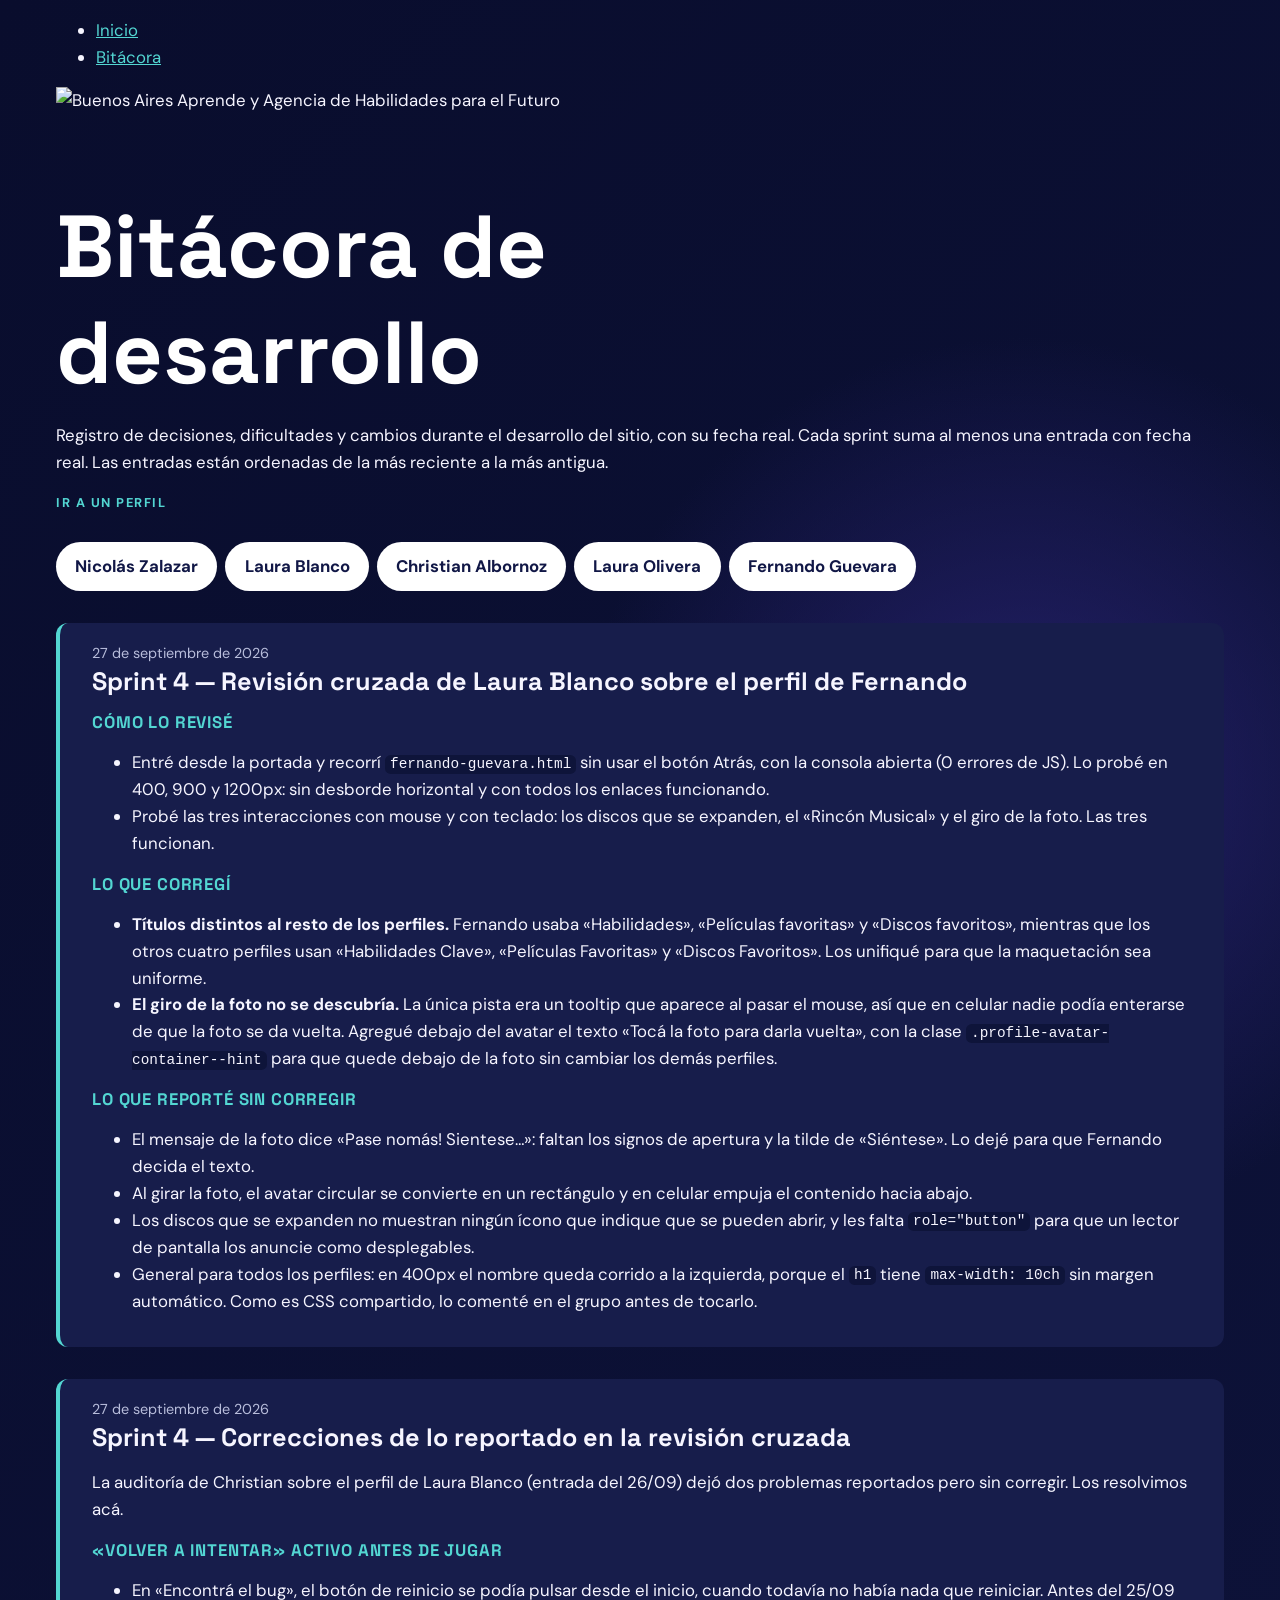
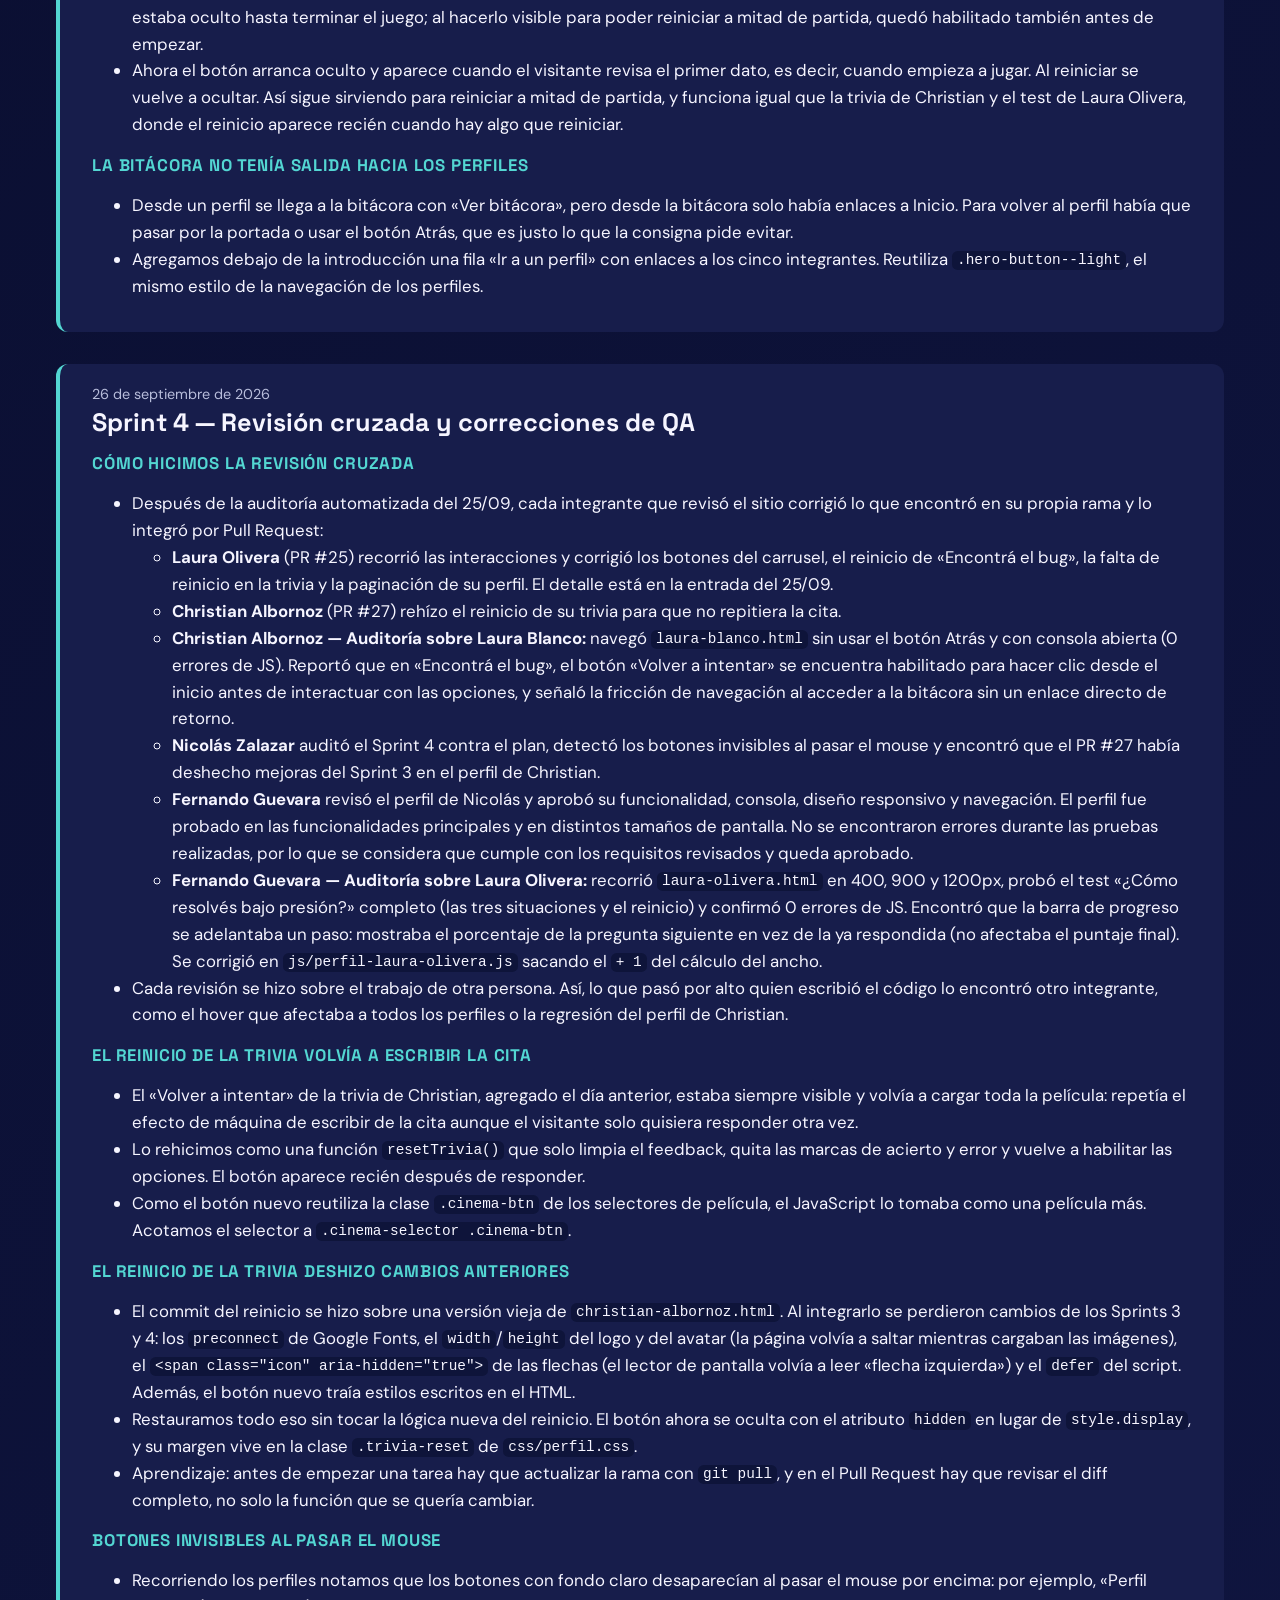
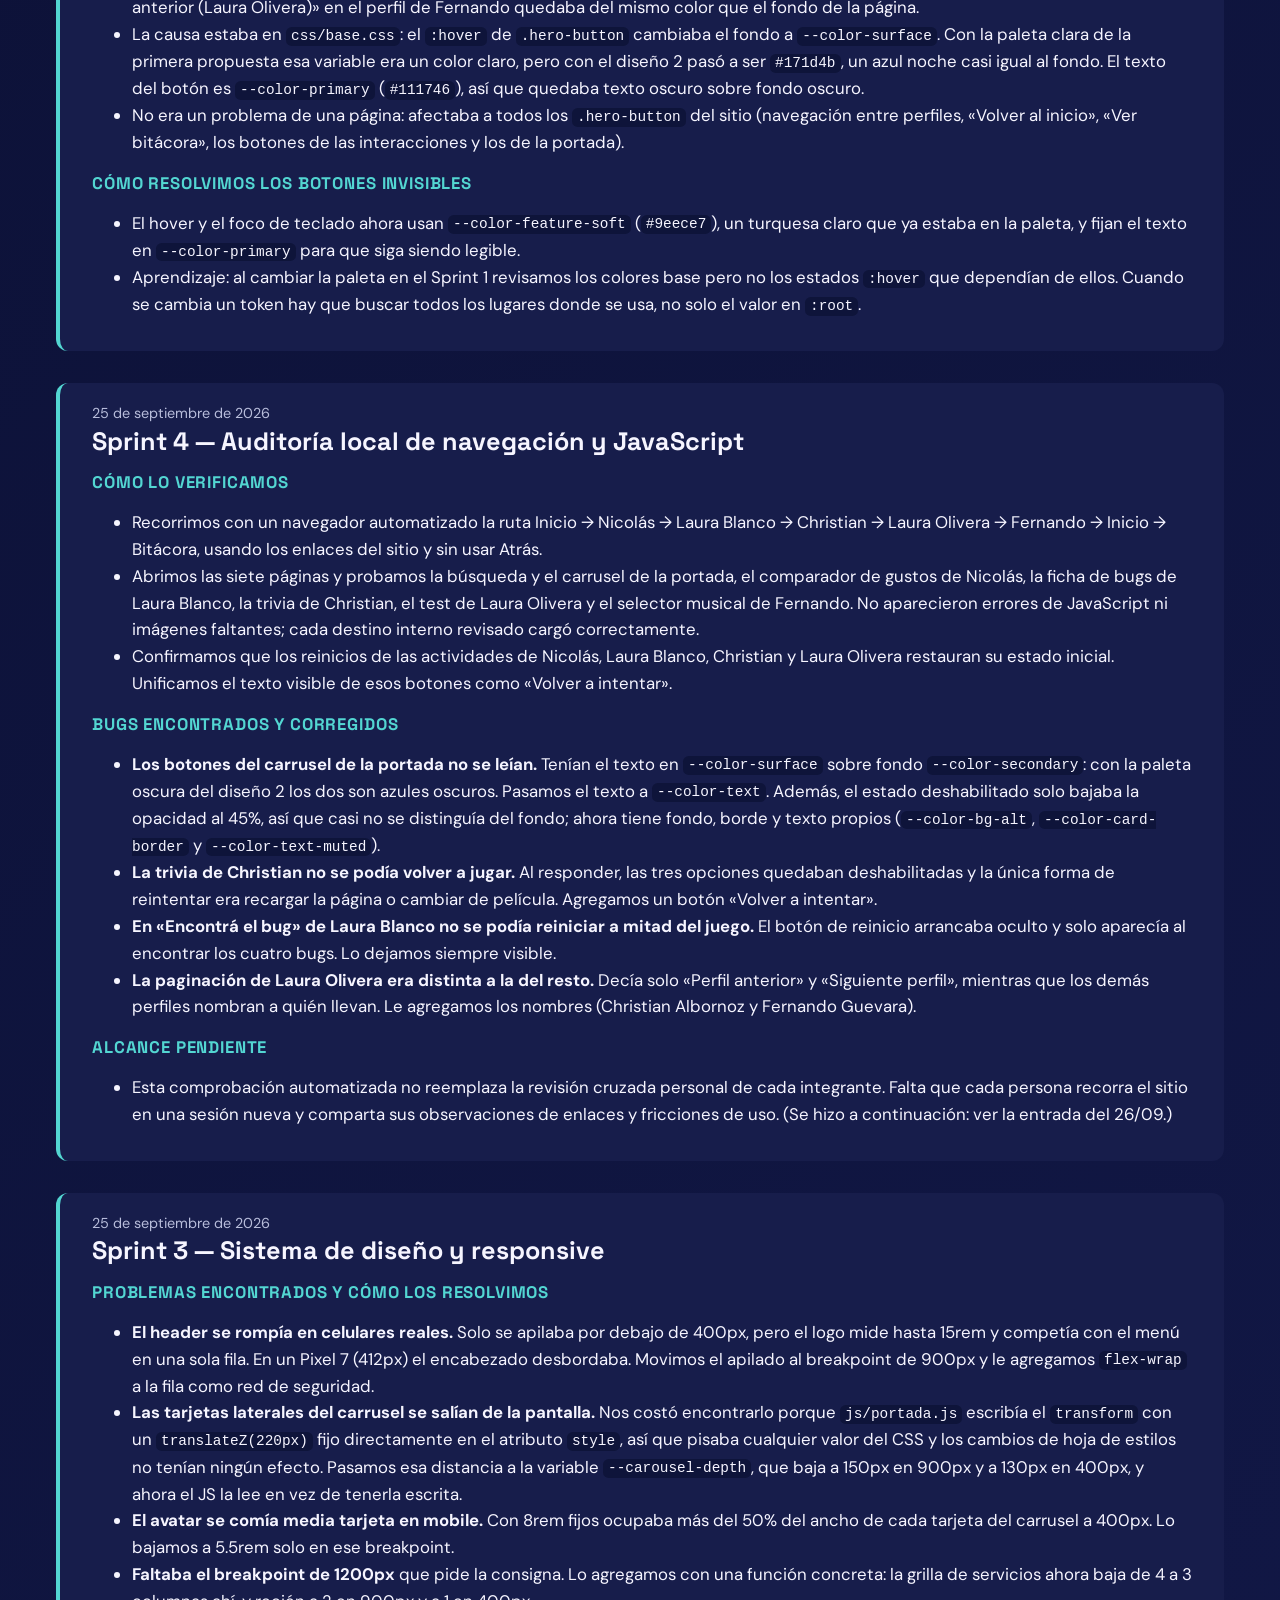
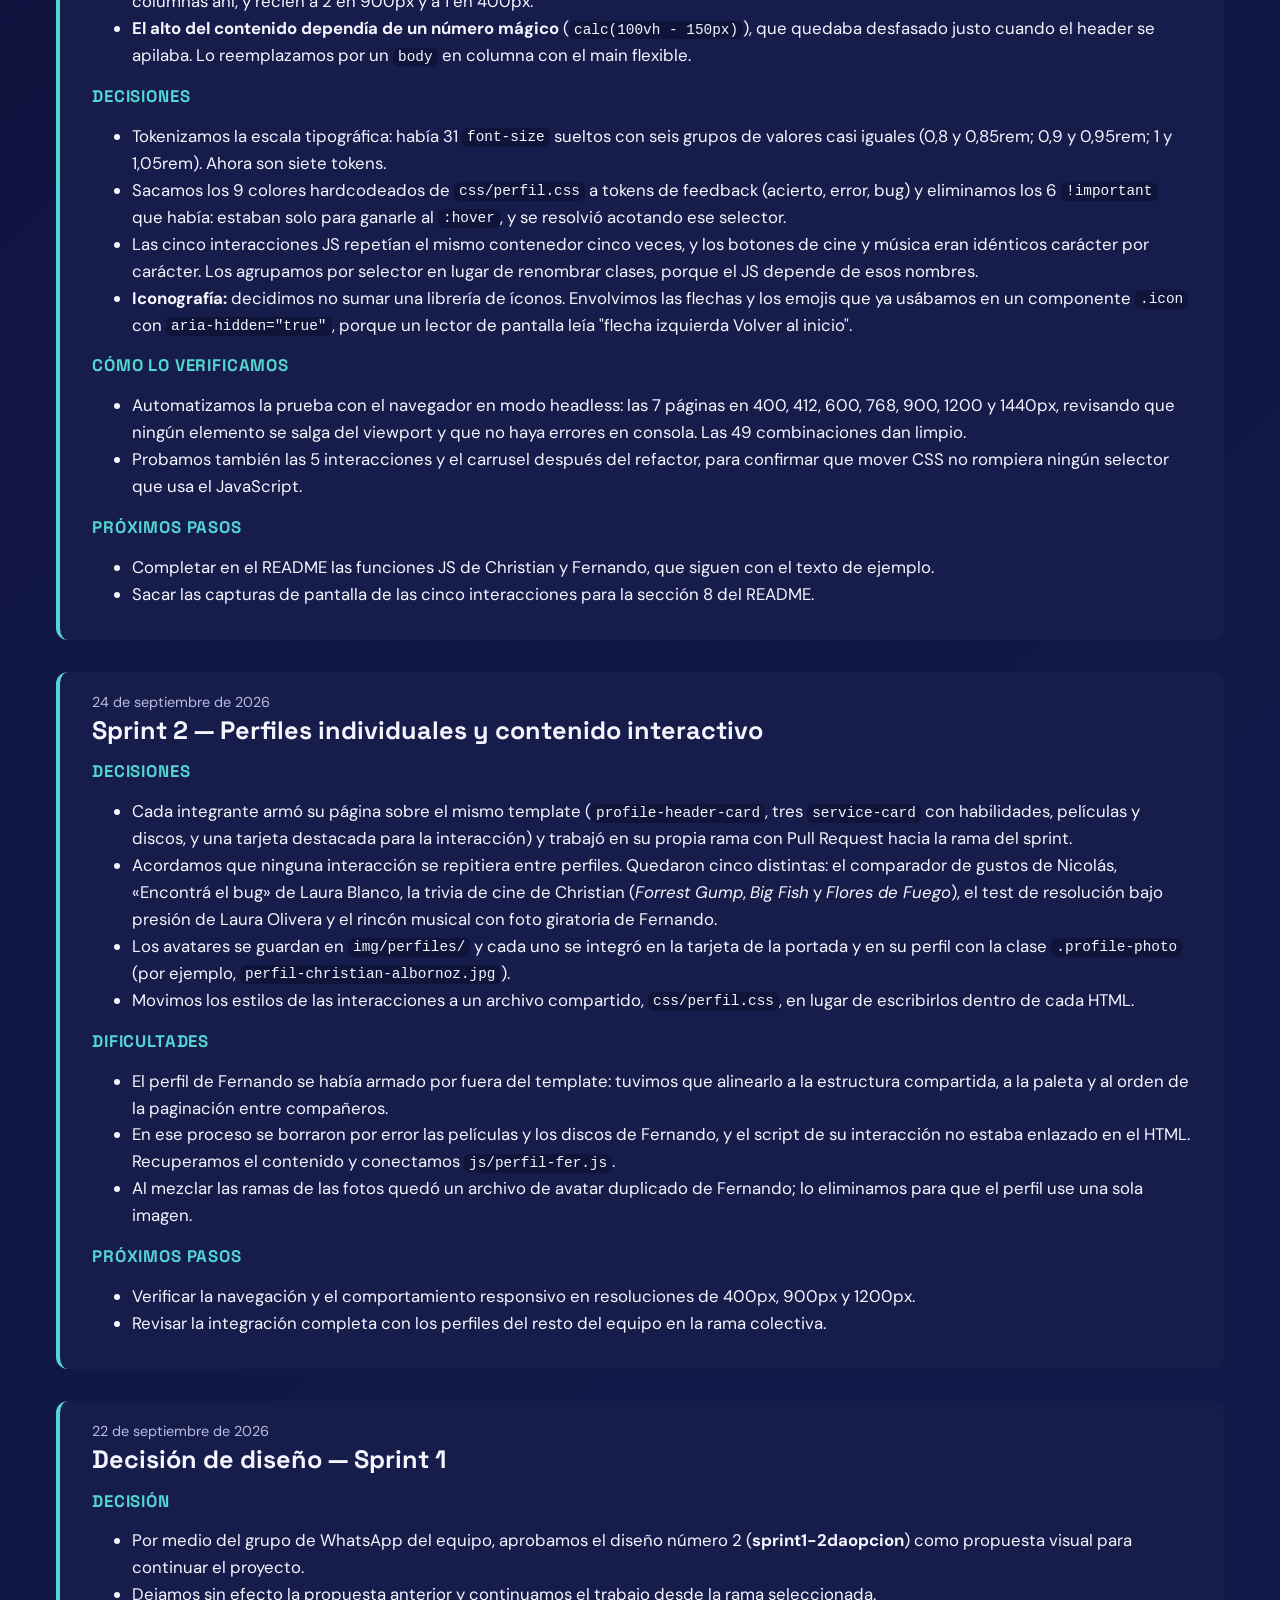
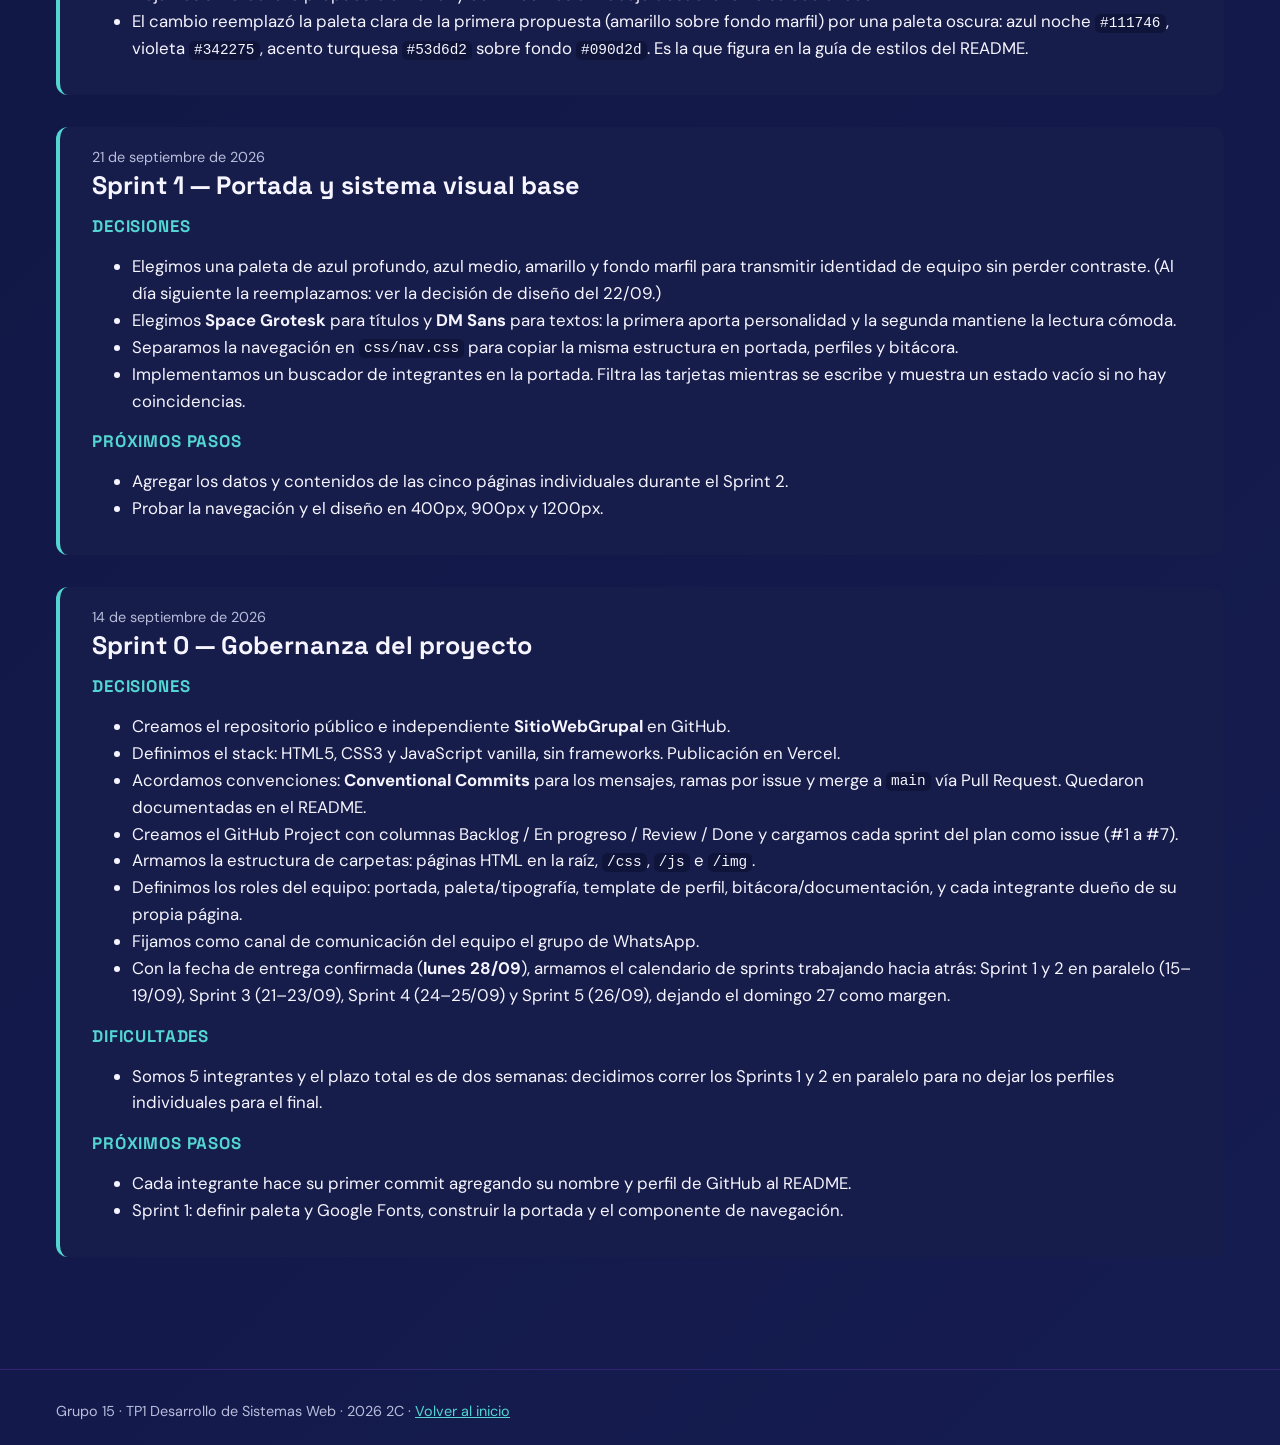
==== bitacora.html @ d912860e "docs: registrar revisión cruzada de laura blanco sobre el perfil de fernando" ====
<!DOCTYPE html>
<html lang="es">

<head>
  <meta charset="UTF-8">
  <meta name="viewport" content="width=device-width, initial-scale=1.0">
  <title>Bitácora de desarrollo — Grupo 15</title>
  <link rel="preconnect" href="https://fonts.googleapis.com">
  <link rel="preconnect" href="https://fonts.gstatic.com" crossorigin>
  <link
    href="https://fonts.googleapis.com/css2?family=DM+Sans:wght@400;500;700&family=Space+Grotesk:wght@500;600;700&display=swap"
    rel="stylesheet">
  <link rel="stylesheet" href="css/base.css">
  <link rel="stylesheet" href="css/nav.css">
</head>

<body>

  <a class="skip-link" href="#contenido-principal">Saltar al contenido principal</a>

  <header class="site-header">
    <div class="container">
      <nav class="site-nav" aria-label="Navegación principal">
        <ul>
          <li><a href="index.html">Inicio</a></li>
          <li><a href="bitacora.html" aria-current="page">Bitácora</a></li>
        </ul>
      </nav>
      <img class="site-logo" width="597" height="111" src="img/logo-agencia.png.jpg"
        alt="Buenos Aires Aprende y Agencia de Habilidades para el Futuro">
    </div>
  </header>

  <main class="site-main" id="contenido-principal">
    <div class="container">
      <h1>Bitácora de desarrollo</h1>
      <p>
        Registro de decisiones, dificultades y cambios durante el desarrollo del sitio, con su fecha real.
        Cada sprint suma al menos una entrada con fecha real. Las entradas están ordenadas de la más reciente
        a la más antigua.
      </p>

      <!-- Sin esto, desde la bitácora solo se podía volver a un perfil pasando por Inicio -->
      <nav class="bitacora-nav" aria-label="Perfiles del equipo">
        <p class="eyebrow">Ir a un perfil</p>
        <ul>
          <li><a href="nicolas-zalazar.html" class="hero-button hero-button--light">Nicolás Zalazar</a></li>
          <li><a href="laura-blanco.html" class="hero-button hero-button--light">Laura Blanco</a></li>
          <li><a href="christian-albornoz.html" class="hero-button hero-button--light">Christian Albornoz</a></li>
          <li><a href="laura-olivera.html" class="hero-button hero-button--light">Laura Olivera</a></li>
          <li><a href="fernando-guevara.html" class="hero-button hero-button--light">Fernando Guevara</a></li>
        </ul>
      </nav>

      <!-- Las entradas conservan su fecha; las decisiones de diseño se registran por separado. -->

      <article class="bitacora-entry">
        <time datetime="2026-09-27">27 de septiembre de 2026</time>
        <h2>Sprint 4 — Revisión cruzada de Laura Blanco sobre el perfil de Fernando</h2>

        <h3>Cómo lo revisé</h3>
        <ul>
          <li>
            Entré desde la portada y recorrí <code>fernando-guevara.html</code> sin usar el botón Atrás, con la
            consola abierta (0 errores de JS). Lo probé en 400, 900 y 1200px: sin desborde horizontal y con
            todos los enlaces funcionando.
          </li>
          <li>
            Probé las tres interacciones con mouse y con teclado: los discos que se expanden, el «Rincón Musical»
            y el giro de la foto. Las tres funcionan.
          </li>
        </ul>

        <h3>Lo que corregí</h3>
        <ul>
          <li>
            <strong>Títulos distintos al resto de los perfiles.</strong> Fernando usaba «Habilidades»,
            «Películas favoritas» y «Discos favoritos», mientras que los otros cuatro perfiles usan
            «Habilidades Clave», «Películas Favoritas» y «Discos Favoritos». Los unifiqué para que la maquetación
            sea uniforme.
          </li>
          <li>
            <strong>El giro de la foto no se descubría.</strong> La única pista era un tooltip que aparece al
            pasar el mouse, así que en celular nadie podía enterarse de que la foto se da vuelta. Agregué debajo
            del avatar el texto «Tocá la foto para darla vuelta», con la clase
            <code>.profile-avatar-container--hint</code> para que quede debajo de la foto sin cambiar los demás
            perfiles.
          </li>
        </ul>

        <h3>Lo que reporté sin corregir</h3>
        <ul>
          <li>
            El mensaje de la foto dice «Pase nomás! Sientese…»: faltan los signos de apertura y la tilde de
            «Siéntese». Lo dejé para que Fernando decida el texto.
          </li>
          <li>
            Al girar la foto, el avatar circular se convierte en un rectángulo y en celular empuja el contenido
            hacia abajo.
          </li>
          <li>
            Los discos que se expanden no muestran ningún ícono que indique que se pueden abrir, y les falta
            <code>role="button"</code> para que un lector de pantalla los anuncie como desplegables.
          </li>
          <li>
            General para todos los perfiles: en 400px el nombre queda corrido a la izquierda, porque el
            <code>h1</code> tiene <code>max-width: 10ch</code> sin margen automático. Como es CSS compartido,
            lo comenté en el grupo antes de tocarlo.
          </li>
        </ul>
      </article>

      <article class="bitacora-entry">
        <time datetime="2026-09-27">27 de septiembre de 2026</time>
        <h2>Sprint 4 — Correcciones de lo reportado en la revisión cruzada</h2>

        <p>
          La auditoría de Christian sobre el perfil de Laura Blanco (entrada del 26/09) dejó dos problemas
          reportados pero sin corregir. Los resolvimos acá.
        </p>

        <h3>«Volver a intentar» activo antes de jugar</h3>
        <ul>
          <li>
            En «Encontrá el bug», el botón de reinicio se podía pulsar desde el inicio, cuando todavía no había
            nada que reiniciar. Antes del 25/09 estaba oculto hasta terminar el juego; al hacerlo visible para
            poder reiniciar a mitad de partida, quedó habilitado también antes de empezar.
          </li>
          <li>
            Ahora el botón arranca oculto y aparece cuando el visitante revisa el primer dato, es decir, cuando
            empieza a jugar. Al reiniciar se vuelve a ocultar. Así sigue sirviendo para reiniciar a mitad de
            partida, y funciona igual que la trivia de Christian y el test de Laura Olivera, donde el reinicio
            aparece recién cuando hay algo que reiniciar.
          </li>
        </ul>

        <h3>La bitácora no tenía salida hacia los perfiles</h3>
        <ul>
          <li>
            Desde un perfil se llega a la bitácora con «Ver bitácora», pero desde la bitácora solo había
            enlaces a Inicio. Para volver al perfil había que pasar por la portada o usar el botón Atrás, que es
            justo lo que la consigna pide evitar.
          </li>
          <li>
            Agregamos debajo de la introducción una fila «Ir a un perfil» con enlaces a los cinco integrantes.
            Reutiliza <code>.hero-button--light</code>, el mismo estilo de la navegación de los perfiles.
          </li>
        </ul>
      </article>

      <article class="bitacora-entry">
        <time datetime="2026-09-26">26 de septiembre de 2026</time>
        <h2>Sprint 4 — Revisión cruzada y correcciones de QA</h2>

        <h3>Cómo hicimos la revisión cruzada</h3>
        <ul>
          <li>
            Después de la auditoría automatizada del 25/09, cada integrante que revisó el sitio corrigió lo que
            encontró en su propia rama y lo integró por Pull Request:
            <ul>
              <li>
                <strong>Laura Olivera</strong> (PR #25) recorrió las interacciones y corrigió los botones del
                carrusel, el reinicio de «Encontrá el bug», la falta de reinicio en la trivia y la paginación de
                su perfil. El detalle está en la entrada del 25/09.
              </li>
              <li>
                <strong>Christian Albornoz</strong> (PR #27) rehízo el reinicio de su trivia para que no repitiera
                la cita.
              </li>
              <li>
                <strong>Christian Albornoz — Auditoría sobre Laura Blanco:</strong> navegó <code>laura-blanco.html</code> sin usar el botón Atrás y con consola abierta (0 errores de JS). Reportó que en «Encontrá el bug», el botón «Volver a intentar» se encuentra habilitado para hacer clic desde el inicio antes de interactuar con las opciones, y señaló la fricción de navegación al acceder a la bitácora sin un enlace directo de retorno.
              </li>
              <li>
                <strong>Nicolás Zalazar</strong> auditó el Sprint 4 contra el plan, detectó los botones invisibles
                al pasar el mouse y encontró que el PR #27 había deshecho mejoras del Sprint 3 en el perfil de
                Christian.
              </li>
              <li>
                <strong>Fernando Guevara</strong> revisó el perfil de Nicolás y aprobó su funcionalidad, consola, diseño responsivo y navegación.
                El perfil fue probado en las funcionalidades principales y en distintos tamaños de pantalla. No se encontraron errores durante las pruebas realizadas, por lo que se considera que cumple con los requisitos revisados y queda aprobado.
              </li>
              <li>
              <strong>Fernando Guevara — Auditoría sobre Laura Olivera:</strong> recorrió <code>laura-olivera.html</code>
              en 400, 900 y 1200px, probó el test «¿Cómo resolvés bajo presión?» completo (las tres situaciones y el
              reinicio) y confirmó 0 errores de JS. Encontró que la barra de progreso se adelantaba un paso: mostraba
              el porcentaje de la pregunta siguiente en vez de la ya respondida (no afectaba el puntaje final). Se
              corrigió en <code>js/perfil-laura-olivera.js</code> sacando el <code>+ 1</code> del cálculo del ancho.
            </li>
          </ul>
          </li>
          <li>
            Cada revisión se hizo sobre el trabajo de otra persona. Así, lo que pasó por alto quien escribió el
            código lo encontró otro integrante, como el hover que afectaba a todos los perfiles o la regresión del
            perfil de Christian.
          </li>
        </ul>

        <h3>El reinicio de la trivia volvía a escribir la cita</h3>
        <ul>
          <li>
            El «Volver a intentar» de la trivia de Christian, agregado el día anterior, estaba siempre visible
            y volvía a cargar toda la película: repetía el efecto de máquina de escribir de la cita aunque el
            visitante solo quisiera responder otra vez.
          </li>
          <li>
            Lo rehicimos como una función <code>resetTrivia()</code> que solo limpia el feedback, quita las
            marcas de acierto y error y vuelve a habilitar las opciones. El botón aparece recién después de
            responder.
          </li>
          <li>
            Como el botón nuevo reutiliza la clase <code>.cinema-btn</code> de los selectores de película, el
            JavaScript lo tomaba como una película más. Acotamos el selector a
            <code>.cinema-selector .cinema-btn</code>.
          </li>
        </ul>

        <h3>El reinicio de la trivia deshizo cambios anteriores</h3>
        <ul>
          <li>
            El commit del reinicio se hizo sobre una versión vieja de <code>christian-albornoz.html</code>. Al
            integrarlo se perdieron cambios de los Sprints 3 y 4: los <code>preconnect</code> de Google Fonts,
            el <code>width</code>/<code>height</code> del logo y del avatar (la página volvía a saltar mientras
            cargaban las imágenes), el <code>&lt;span class="icon" aria-hidden="true"&gt;</code> de las flechas
            (el lector de pantalla volvía a leer «flecha izquierda») y el <code>defer</code> del script. Además,
            el botón nuevo traía estilos escritos en el HTML.
          </li>
          <li>
            Restauramos todo eso sin tocar la lógica nueva del reinicio. El botón ahora se oculta con el
            atributo <code>hidden</code> en lugar de <code>style.display</code>, y su margen vive en la clase
            <code>.trivia-reset</code> de <code>css/perfil.css</code>.
          </li>
          <li>
            Aprendizaje: antes de empezar una tarea hay que actualizar la rama con <code>git pull</code>, y en
            el Pull Request hay que revisar el diff completo, no solo la función que se quería cambiar.
          </li>
        </ul>

        <h3>Botones invisibles al pasar el mouse</h3>
        <ul>
          <li>
            Recorriendo los perfiles notamos que los botones con fondo claro desaparecían al pasar el mouse
            por encima: por ejemplo, «Perfil anterior (Laura Olivera)» en el perfil de Fernando quedaba del
            mismo color que el fondo de la página.
          </li>
          <li>
            La causa estaba en <code>css/base.css</code>: el <code>:hover</code> de <code>.hero-button</code>
            cambiaba el fondo a <code>--color-surface</code>. Con la paleta clara de la primera propuesta
            esa variable era un color claro, pero con el diseño 2 pasó a ser <code>#171d4b</code>, un azul
            noche casi igual al fondo. El texto del botón es <code>--color-primary</code>
            (<code>#111746</code>), así que quedaba texto oscuro sobre fondo oscuro.
          </li>
          <li>
            No era un problema de una página: afectaba a todos los <code>.hero-button</code> del sitio
            (navegación entre perfiles, «Volver al inicio», «Ver bitácora», los botones de las interacciones
            y los de la portada).
          </li>
        </ul>

        <h3>Cómo resolvimos los botones invisibles</h3>
        <ul>
          <li>
            El hover y el foco de teclado ahora usan <code>--color-feature-soft</code> (<code>#9eece7</code>),
            un turquesa claro que ya estaba en la paleta, y fijan el texto en <code>--color-primary</code>
            para que siga siendo legible.
          </li>
          <li>
            Aprendizaje: al cambiar la paleta en el Sprint 1 revisamos los colores base pero no los estados
            <code>:hover</code> que dependían de ellos. Cuando se cambia un token hay que buscar todos los
            lugares donde se usa, no solo el valor en <code>:root</code>.
          </li>
        </ul>
      </article>
      
      <article class="bitacora-entry">
        <time datetime="2026-09-25">25 de septiembre de 2026</time>
        <h2>Sprint 4 — Auditoría local de navegación y JavaScript</h2>

        <h3>Cómo lo verificamos</h3>
        <ul>
          <li>
            Recorrimos con un navegador automatizado la ruta Inicio → Nicolás → Laura Blanco → Christian →
            Laura Olivera → Fernando → Inicio → Bitácora, usando los enlaces del sitio y sin usar Atrás.
          </li>
          <li>
            Abrimos las siete páginas y probamos la búsqueda y el carrusel de la portada, el comparador de
            gustos de Nicolás, la ficha de bugs de Laura Blanco, la trivia de Christian, el test de Laura
            Olivera y el selector musical de Fernando. No aparecieron errores de JavaScript ni imágenes
            faltantes; cada destino interno revisado cargó correctamente.
          </li>
          <li>
            Confirmamos que los reinicios de las actividades de Nicolás, Laura Blanco, Christian y Laura
            Olivera restauran su estado inicial. Unificamos el texto visible de esos botones como
            «Volver a intentar».
          </li>
        </ul>

        <h3>Bugs encontrados y corregidos</h3>
        <ul>
          <li>
            <strong>Los botones del carrusel de la portada no se leían.</strong> Tenían el texto en
            <code>--color-surface</code> sobre fondo <code>--color-secondary</code>: con la paleta oscura
            del diseño 2 los dos son azules oscuros. Pasamos el texto a <code>--color-text</code>. Además,
            el estado deshabilitado solo bajaba la opacidad al 45%, así que casi no se distinguía del
            fondo; ahora tiene fondo, borde y texto propios (<code>--color-bg-alt</code>,
            <code>--color-card-border</code> y <code>--color-text-muted</code>).
          </li>
          <li>
            <strong>La trivia de Christian no se podía volver a jugar.</strong> Al responder, las tres
            opciones quedaban deshabilitadas y la única forma de reintentar era recargar la página o
            cambiar de película. Agregamos un botón «Volver a intentar».
          </li>
          <li>
            <strong>En «Encontrá el bug» de Laura Blanco no se podía reiniciar a mitad del juego.</strong>
            El botón de reinicio arrancaba oculto y solo aparecía al encontrar los cuatro bugs. Lo dejamos
            siempre visible.
          </li>
          <li>
            <strong>La paginación de Laura Olivera era distinta a la del resto.</strong> Decía solo «Perfil
            anterior» y «Siguiente perfil», mientras que los demás perfiles nombran a quién llevan. Le
            agregamos los nombres (Christian Albornoz y Fernando Guevara).
          </li>
        </ul>

        <h3>Alcance pendiente</h3>
        <ul>
          <li>
            Esta comprobación automatizada no reemplaza la revisión cruzada personal de cada integrante.
            Falta que cada persona recorra el sitio en una sesión nueva y comparta sus observaciones de
            enlaces y fricciones de uso. (Se hizo a continuación: ver la entrada del 26/09.)
          </li>
        </ul>
      </article>

      <article class="bitacora-entry">
        <time datetime="2026-09-25">25 de septiembre de 2026</time>
        <h2>Sprint 3 — Sistema de diseño y responsive</h2>

        <h3>Problemas encontrados y cómo los resolvimos</h3>
        <ul>
          <li>
            <strong>El header se rompía en celulares reales.</strong> Solo se apilaba por debajo de 400px,
            pero el logo mide hasta 15rem y competía con el menú en una sola fila. En un Pixel 7 (412px)
            el encabezado desbordaba. Movimos el apilado al breakpoint de 900px y le agregamos
            <code>flex-wrap</code> a la fila como red de seguridad.
          </li>
          <li>
            <strong>Las tarjetas laterales del carrusel se salían de la pantalla.</strong> Nos costó
            encontrarlo porque <code>js/portada.js</code> escribía el <code>transform</code> con un
            <code>translateZ(220px)</code> fijo directamente en el atributo <code>style</code>, así que
            pisaba cualquier valor del CSS y los cambios de hoja de estilos no tenían ningún efecto.
            Pasamos esa distancia a la variable <code>--carousel-depth</code>, que baja a 150px en 900px
            y a 130px en 400px, y ahora el JS la lee en vez de tenerla escrita.
          </li>
          <li>
            <strong>El avatar se comía media tarjeta en mobile.</strong> Con 8rem fijos ocupaba más del 50%
            del ancho de cada tarjeta del carrusel a 400px. Lo bajamos a 5.5rem solo en ese breakpoint.
          </li>
          <li>
            <strong>Faltaba el breakpoint de 1200px</strong> que pide la consigna. Lo agregamos con una
            función concreta: la grilla de servicios ahora baja de 4 a 3 columnas ahí, y recién a 2 en
            900px y a 1 en 400px.
          </li>
          <li>
            <strong>El alto del contenido dependía de un número mágico</strong>
            (<code>calc(100vh - 150px)</code>), que quedaba desfasado justo cuando el header se apilaba.
            Lo reemplazamos por un <code>body</code> en columna con el main flexible.
          </li>
        </ul>

        <h3>Decisiones</h3>
        <ul>
          <li>
            Tokenizamos la escala tipográfica: había 31 <code>font-size</code> sueltos con seis grupos de
            valores casi iguales (0,8 y 0,85rem; 0,9 y 0,95rem; 1 y 1,05rem). Ahora son siete tokens.
          </li>
          <li>
            Sacamos los 9 colores hardcodeados de <code>css/perfil.css</code> a tokens de feedback
            (acierto, error, bug) y eliminamos los 6 <code>!important</code> que había: estaban solo para
            ganarle al <code>:hover</code>, y se resolvió acotando ese selector.
          </li>
          <li>
            Las cinco interacciones JS repetían el mismo contenedor cinco veces, y los botones de cine y
            música eran idénticos carácter por carácter. Los agrupamos por selector en lugar de renombrar
            clases, porque el JS depende de esos nombres.
          </li>
          <li>
            <strong>Iconografía:</strong> decidimos no sumar una librería de íconos. Envolvimos las flechas
            y los emojis que ya usábamos en un componente <code>.icon</code> con
            <code>aria-hidden="true"</code>, porque un lector de pantalla leía "flecha izquierda Volver al
            inicio".
          </li>
        </ul>

        <h3>Cómo lo verificamos</h3>
        <ul>
          <li>
            Automatizamos la prueba con el navegador en modo headless: las 7 páginas en 400, 412, 600, 768,
            900, 1200 y 1440px, revisando que ningún elemento se salga del viewport y que no haya errores
            en consola. Las 49 combinaciones dan limpio.
          </li>
          <li>
            Probamos también las 5 interacciones y el carrusel después del refactor, para confirmar que
            mover CSS no rompiera ningún selector que usa el JavaScript.
          </li>
        </ul>

        <h3>Próximos pasos</h3>
        <ul>
          <li>Completar en el README las funciones JS de Christian y Fernando, que siguen con el texto de ejemplo.</li>
          <li>Sacar las capturas de pantalla de las cinco interacciones para la sección 8 del README.</li>
        </ul>
      </article>

      <article class="bitacora-entry">
        <time datetime="2026-09-24">24 de septiembre de 2026</time>
        <h2>Sprint 2 — Perfiles individuales y contenido interactivo</h2>

        <h3>Decisiones</h3>
        <ul>
          <li>Cada integrante armó su página sobre el mismo template (<code>profile-header-card</code>, tres
            <code>service-card</code> con habilidades, películas y discos, y una tarjeta destacada para la
            interacción) y trabajó en su propia rama con Pull Request hacia la rama del sprint.</li>
          <li>Acordamos que ninguna interacción se repitiera entre perfiles. Quedaron cinco distintas: el
            comparador de gustos de Nicolás, «Encontrá el bug» de Laura Blanco, la trivia de cine de
            Christian (<em>Forrest Gump</em>, <em>Big Fish</em> y <em>Flores de Fuego</em>), el test de
            resolución bajo presión de Laura Olivera y el rincón musical con foto giratoria de Fernando.</li>
          <li>Los avatares se guardan en <code>img/perfiles/</code> y cada uno se integró en la tarjeta de la
            portada y en su perfil con la clase <code>.profile-photo</code> (por ejemplo,
            <code>perfil-christian-albornoz.jpg</code>).</li>
          <li>Movimos los estilos de las interacciones a un archivo compartido, <code>css/perfil.css</code>, en
            lugar de escribirlos dentro de cada HTML.</li>
        </ul>

        <h3>Dificultades</h3>
        <ul>
          <li>El perfil de Fernando se había armado por fuera del template: tuvimos que alinearlo a la estructura
            compartida, a la paleta y al orden de la paginación entre compañeros.</li>
          <li>En ese proceso se borraron por error las películas y los discos de Fernando, y el script de su
            interacción no estaba enlazado en el HTML. Recuperamos el contenido y conectamos
            <code>js/perfil-fer.js</code>.</li>
          <li>Al mezclar las ramas de las fotos quedó un archivo de avatar duplicado de Fernando; lo eliminamos
            para que el perfil use una sola imagen.</li>
        </ul>

        <h3>Próximos pasos</h3>
        <ul>
          <li>Verificar la navegación y el comportamiento responsivo en resoluciones de 400px, 900px y 1200px.</li>
          <li>Revisar la integración completa con los perfiles del resto del equipo en la rama colectiva.</li>
        </ul>
      </article>

      <article class="bitacora-entry">
        <time datetime="2026-09-22">22 de septiembre de 2026</time>
        <h2>Decisión de diseño — Sprint 1</h2>

        <h3>Decisión</h3>
        <ul>
          <li>Por medio del grupo de WhatsApp del equipo, aprobamos el diseño número 2
            (<strong>sprint1-2daopcion</strong>) como propuesta visual para continuar el proyecto.</li>
          <li>Dejamos sin efecto la propuesta anterior y continuamos el trabajo desde la rama seleccionada.</li>
          <li>El cambio reemplazó la paleta clara de la primera propuesta (amarillo sobre fondo marfil) por una
            paleta oscura: azul noche <code>#111746</code>, violeta <code>#342275</code>, acento turquesa
            <code>#53d6d2</code> sobre fondo <code>#090d2d</code>. Es la que figura en la guía de estilos del
            README.</li>
        </ul>
      </article>

      <article class="bitacora-entry">
        <time datetime="2026-09-21">21 de septiembre de 2026</time>
        <h2>Sprint 1 — Portada y sistema visual base</h2>

        <h3>Decisiones</h3>
        <ul>
          <li>Elegimos una paleta de azul profundo, azul medio, amarillo y fondo marfil para transmitir identidad de
            equipo sin perder contraste. (Al día siguiente la reemplazamos: ver la decisión de diseño del 22/09.)</li>
          <li>Elegimos <strong>Space Grotesk</strong> para títulos y <strong>DM Sans</strong> para textos: la primera
            aporta personalidad y la segunda mantiene la lectura cómoda.</li>
          <li>Separamos la navegación en <code>css/nav.css</code> para copiar la misma estructura en portada, perfiles y
            bitácora.</li>
          <li>Implementamos un buscador de integrantes en la portada. Filtra las tarjetas mientras se escribe y muestra
            un estado vacío si no hay coincidencias.</li>
        </ul>

        <h3>Próximos pasos</h3>
        <ul>
          <li>Agregar los datos y contenidos de las cinco páginas individuales durante el Sprint 2.</li>
          <li>Probar la navegación y el diseño en 400px, 900px y 1200px.</li>
        </ul>
      </article>

      <article class="bitacora-entry">
        <time datetime="2026-09-14">14 de septiembre de 2026</time>
        <h2>Sprint 0 — Gobernanza del proyecto</h2>

        <h3>Decisiones</h3>
        <ul>
          <li>Creamos el repositorio público e independiente <strong>SitioWebGrupal</strong> en GitHub.</li>
          <li>Definimos el stack: HTML5, CSS3 y JavaScript vanilla, sin frameworks. Publicación en Vercel.</li>
          <li>Acordamos convenciones: <strong>Conventional Commits</strong> para los mensajes, ramas por issue y merge a
            <code>main</code> vía Pull Request. Quedaron documentadas en el README.
          </li>
          <li>Creamos el GitHub Project con columnas Backlog / En progreso / Review / Done y cargamos cada sprint del
            plan como issue (#1 a #7).</li>
          <li>Armamos la estructura de carpetas: páginas HTML en la raíz, <code>/css</code>, <code>/js</code> e
            <code>/img</code>.
          </li>
          <li>Definimos los roles del equipo: portada, paleta/tipografía, template de perfil, bitácora/documentación, y
            cada integrante dueño de su propia página.</li>
          <li>Fijamos como canal de comunicación del equipo el grupo de WhatsApp.</li>
          <li>Con la fecha de entrega confirmada (<strong>lunes 28/09</strong>), armamos el calendario de sprints
            trabajando hacia atrás: Sprint 1 y 2 en paralelo (15–19/09), Sprint 3 (21–23/09), Sprint 4 (24–25/09) y
            Sprint 5 (26/09), dejando el domingo 27 como margen.</li>
        </ul>

        <h3>Dificultades</h3>
        <ul>
          <li>Somos 5 integrantes y el plazo total es de dos semanas: decidimos correr los Sprints 1 y 2 en paralelo
            para no dejar los perfiles individuales para el final.</li>
        </ul>

        <h3>Próximos pasos</h3>
        <ul>
          <li>Cada integrante hace su primer commit agregando su nombre y perfil de GitHub al README.</li>
          <li>Sprint 1: definir paleta y Google Fonts, construir la portada y el componente de navegación.</li>
        </ul>
      </article>
    </div>
  </main>

  <footer class="site-footer">
    <div class="container">
      <p>Grupo 15 · TP1 Desarrollo de Sistemas Web · 2026 2C · <a href="index.html">Volver al inicio</a></p>
    </div>
  </footer>

</body>

</html>
---- css/base.css ----
/* ==========================================================================
   base.css — sistema visual compartido del sitio
   --------------------------------------------------------------------------
   Orden del archivo:
     1. Tokens (:root)      5. Componentes de portada
     2. Reset y tipografía  6. Componentes compartidos (avatar, footer)
     3. Layout y utilidades 7. Bitácora
     4. Accesibilidad       8. Media queries (1200 / 900 / 400)
   ========================================================================== */

/* 1. TOKENS ================================================================ */

:root {
  /* Paleta base */
  --color-primary: #111746;
  --color-secondary: #342275;
  --color-accent: #53d6d2;
  --color-bg: #090d2d;
  --color-bg-alt: #151c50;
  --color-bg-glow: #25216b;
  --color-surface: #171d4b;
  --color-text: #f6f5ff;
  --color-text-muted: #b8bddb;
  --color-hero-start: #151e5c;
  --color-hero-mid: #29256f;
  --color-hero-end: #4b267f;
  --color-hero-soft: #d9ffff;
  --color-hero-overlay: rgb(255 255 255 / 18%);
  --color-feature: #53d6d2;
  --color-feature-soft: #9eece7;
  --color-featured-text: #e5dcff;
  --color-shadow: rgb(20 20 80 / 25%);
  --color-card-shadow: rgb(23 63 95 / 10%);
  --color-service-shadow: rgb(36 20 95 / 8%);
  --color-journal: #111746;
  --color-journal-soft: #d9ffff;
  --color-journal-end: #29256f;
  --color-members-border: rgb(83 214 210 / 18%);
  --color-members-shadow: rgb(4 7 35 / 25%);
  --color-search-shadow: rgb(4 7 35 / 28%);
  --color-search-focus: rgb(83 214 210 / 25%);
  --color-on-dark: #ffffff;
  --color-muted-on-dark: #d9ddf5;
  --color-card-dark: #20265d;
  --color-input-bg: #f7f8ff;
  --color-input-text: #171a4b;
  --color-input-border: #6e5bd4;
  --color-section: rgb(23 29 75 / 88%);
  --color-card-border: rgb(137 145 210 / 25%);
  --color-featured-end: #54309a;
  --color-focus: #ffffff;
  --color-placeholder: #5f6380;
  --color-check: #9eece7;

  /* Superficies translúcidas sobre el fondo oscuro */
  --color-glass: rgb(9 13 45 / 55%);
  --color-glass-soft: rgb(9 13 45 / 35%);

  /* Feedback de las interacciones JS (acierto / error / bug encontrado) */
  --color-success: #53d6a4;
  --color-success-bg: #1b4d3e;
  --color-success-border: #53d6a4;
  --color-success-text: #d9ffea;
  --color-error: #ff8ca3;
  --color-error-bg: #501d2d;
  --color-error-border: #d65377;
  --color-error-text: #ffd9e2;
  --color-bug: #ff9f9f;

  /* Tipografía */
  --font-heading: "Space Grotesk", sans-serif;
  --font-body: "DM Sans", sans-serif;

  /* Escala tipográfica */
  --fs-xs: 0.8rem;
  --fs-sm: 0.9rem;
  --fs-base: 1.05rem;
  --fs-md: 1.15rem;
  --fs-lg: 1.25rem;
  --fs-xl: 2rem;
  --fs-2xl: 2.5rem;
  --fs-h1: clamp(2.5rem, 8vw, 5.5rem);
  --fs-h2: clamp(2rem, 4vw, 3rem);
  --fs-h3: clamp(1.8rem, 4vw, 2.6rem);
  --fs-hero: clamp(2.8rem, 7vw, 5.5rem);

  /* Espaciado y layout */
  --space-xs: 0.25rem;
  --space-sm: 0.5rem;
  --space-md: 1rem;
  --space-lg: 2rem;
  --space-xl: 3rem;
  --gutter: var(--space-md);
  --max-width: 1200px;
  /* Relleno de botones, opciones e input de búsqueda. Antes había seis
     valores casi iguales (0.6/0.65/0.7/0.75rem por 1/1.2/1.25rem). */
  --pad-control: 0.7rem 1.2rem;

  /* Radios */
  --radius-sm: 0.35rem;
  --radius: 0.75rem;
  --radius-pill: 2rem;
  --radius-circle: 50%;

  /* Sombras */
  --shadow-sm: 0 4px 20px var(--color-card-shadow);
  --shadow-md: 0 10px 25px var(--color-card-shadow);
  --shadow-lg: 0 20px 35px var(--color-shadow);

  /* Tamaños de componentes */
  --profile-photo-size: 8rem;
  --icon-size: 1em;
}

/* 2. RESET Y TIPOGRAFÍA ==================================================== */

*,
*::before,
*::after {
  box-sizing: border-box;
}

/* body en columna + .site-main flexible: mantiene el footer abajo sin depender
   de un alto fijo de header/footer, que cambia cuando el header se apila. */
body {
  margin: 0;
  min-height: 100vh;
  display: flex;
  flex-direction: column;
  font-family: var(--font-body);
  font-size: var(--fs-base);
  color: var(--color-text);
  background: radial-gradient(circle at 80% 10%, var(--color-bg-glow) 0, transparent 28rem), linear-gradient(135deg, var(--color-bg), var(--color-bg-alt));
  line-height: 1.6;
}

h1,
h2,
h3 {
  font-family: var(--font-heading);
  line-height: 1.2;
  margin: 0 0 var(--space-sm);
  /* Evita que una palabra larga desborde cuando el título llega a 5.5rem */
  overflow-wrap: break-word;
}

h1 {
  font-size: var(--fs-h1);
  max-width: 10ch;
  color: var(--color-on-dark);
}

a {
  color: var(--color-accent);
}

img {
  max-width: 100%;
  height: auto;
}

code {
  background: var(--color-glass);
  border-radius: var(--radius-sm);
  font-family: ui-monospace, "Cascadia Code", "Consolas", monospace;
  font-size: var(--fs-sm);
  padding: 0.1em 0.35em;
  /* Las rutas largas de la bitácora no deben desbordar en mobile */
  overflow-wrap: anywhere;
}

/* 3. LAYOUT Y UTILIDADES =================================================== */

.container {
  max-width: var(--max-width);
  margin: 0 auto;
  padding: 0 var(--gutter);
}

.site-main {
  flex: 1;
  padding: clamp(2rem, 7vw, 5rem) 0;
}

/* Glifos decorativos (flechas, emojis). Siempre con aria-hidden en el HTML:
   sin eso un lector de pantalla lee "flecha izquierda Volver al inicio". */
.icon {
  display: inline-block;
  font-size: var(--icon-size);
  font-style: normal;
  line-height: 1;
}

.skip-link {
  background: var(--color-on-dark);
  border-radius: 0 0 var(--radius) var(--radius);
  color: var(--color-input-text);
  left: var(--space-md);
  padding: var(--space-sm) var(--space-md);
  position: absolute;
  top: -5rem;
  z-index: 10;
}

.skip-link:focus {
  top: 0;
}

:focus-visible {
  outline: 3px solid var(--color-focus);
  outline-offset: 3px;
}

/* 5. COMPONENTES DE PORTADA ================================================ */

.hero {
  align-items: end;
  background: linear-gradient(125deg, var(--color-hero-start), var(--color-hero-mid) 70%, var(--color-hero-end));
  border-radius: var(--radius);
  color: var(--color-surface);
  display: grid;
  gap: var(--space-lg);
  grid-template-columns: minmax(0, 1.2fr) minmax(280px, 0.8fr);
  min-height: 28rem;
  overflow: hidden;
  padding: clamp(2rem, 6vw, 5rem);
  position: relative;
}

/* Círculos decorativos de 22rem con offsets negativos: los contiene el
   overflow: hidden de .hero. No quitar esa línea. */
.hero::before,
.hero::after {
  background: var(--color-hero-overlay);
  border-radius: var(--radius-circle);
  content: "";
  height: 22rem;
  position: absolute;
  width: 22rem;
}

.hero::before {
  left: -9rem;
  top: -11rem;
}

.hero::after {
  bottom: -14rem;
  right: -5rem;
}

.hero-copy,
.hero-preview {
  position: relative;
  z-index: 1;
}

.hero .eyebrow {
  color: var(--color-hero-soft);
}

.hero h1 {
  font-size: var(--fs-hero);
  margin-bottom: var(--space-md);
  color: var(--color-on-dark);
}

.hero-copy > p:not(.eyebrow) {
  max-width: 34rem;
  color: var(--color-muted-on-dark);
}

/* Se usa en enlaces <a> y en <button>: border, cursor y font anulan los
   estilos que el navegador le pone a <button> (Arial 13px, borde en relieve). */
.hero-button {
  background: var(--color-accent);
  border: 0;
  border-radius: var(--radius-pill);
  color: var(--color-primary);
  cursor: pointer;
  display: inline-block;
  /* font va antes de font-weight: el atajo resetea el peso */
  font: inherit;
  font-weight: 700;
  margin-top: var(--space-md);
  padding: var(--pad-control);
  text-decoration: none;
}

/* display: inline-block le gana al atributo hidden: sin esto los reinicios
   que arrancan ocultos se ven desde el principio */
.hero-button[hidden] {
  display: none;
}

.hero-button--light {
  background: var(--color-on-dark);
  color: var(--color-primary);
}

/* El hover tiene que seguir siendo claro: el texto del botón es --color-primary (oscuro) */
.hero-button:hover,
.hero-button:focus-visible {
  background: var(--color-feature-soft);
  color: var(--color-primary);
}

.hero-preview {
  align-items: center;
  display: flex;
  justify-content: center;
  min-height: 17rem;
}

.preview-panel {
  background: var(--color-card-dark);
  box-shadow: var(--shadow-lg);
  color: var(--color-on-dark);
  padding: 2.5rem 2rem;
  transform: rotate(3deg);
  width: min(100%, 19rem);
}

.preview-panel span {
  color: var(--color-accent);
  font-size: var(--fs-xs);
  font-weight: 700;
  letter-spacing: 0.12em;
}

.preview-panel strong {
  color: var(--color-on-dark);
  display: block;
  font-family: var(--font-heading);
  font-size: var(--fs-xl);
  line-height: 1;
  margin-top: var(--space-lg);
}

.preview-dot {
  background: var(--color-feature);
  border-radius: var(--radius-circle);
  height: 4rem;
  position: absolute;
  width: 4rem;
}

.preview-dot-one { right: 9%; top: 5%; }
.preview-dot-two { bottom: 6%; left: 7%; height: 2rem; width: 2rem; }

/* Full-bleed dentro de .container: el margen negativo cancela exactamente el
   padding del contenedor. Ambos usan --gutter, así que siguen el breakpoint
   de 400px juntos. Si se cambia uno hay que cambiar el otro. */
.feature-section {
  background: var(--color-section);
  margin: 0 calc(var(--gutter) * -1);
  padding: clamp(3rem, 7vw, 5rem) var(--gutter);
  text-align: center;
}

.section-heading {
  margin-bottom: var(--space-xl);
  text-align: center;
}

.section-heading p {
  color: var(--color-muted-on-dark);
  margin: 0 auto;
  max-width: 42rem;
}

.feature-section h2 {
  color: var(--color-on-dark);
  font-size: var(--fs-h2);
}

.feature-grid {
  display: grid;
  gap: var(--space-lg);
  grid-template-columns: repeat(4, 1fr);
  margin: var(--space-xl) auto 0;
  max-width: 1000px;
}

.service-card {
  background: var(--color-surface);
  border: 1px solid var(--color-card-border);
  border-radius: var(--radius-sm);
  box-shadow: 0 10px 25px var(--color-service-shadow);
  padding: var(--space-lg);
  text-align: left;
}

.service-card h3,
.service-card p {
  color: var(--color-on-dark);
}

.service-card p {
  color: var(--color-muted-on-dark);
}

.service-card--featured {
  background: linear-gradient(145deg, var(--color-secondary), var(--color-featured-end));
  color: var(--color-surface);
  transform: translateY(-0.75rem);
}

.service-card--featured p {
  color: var(--color-featured-text);
}

.feature-grid article p {
  color: var(--color-muted-on-dark);
  margin: 0 auto;
  max-width: 13rem;
}

.feature-icon {
  align-items: center;
  background: var(--color-feature);
  border-radius: var(--radius-circle);
  color: var(--color-primary);
  display: inline-flex;
  font-family: var(--font-heading);
  font-weight: 700;
  height: 4.5rem;
  justify-content: center;
  margin-bottom: var(--space-md);
  width: 4.5rem;
}

.journal-banner {
  align-items: center;
  background: linear-gradient(120deg, var(--color-journal), var(--color-journal-end));
  color: var(--color-surface);
  display: flex;
  justify-content: space-between;
  margin: var(--space-xl) 0;
  padding: clamp(2rem, 5vw, 4rem);
}

.split-section {
  align-items: center;
  display: grid;
  gap: clamp(2rem, 6vw, 5rem);
  grid-template-columns: minmax(0, 1fr) minmax(0, 1fr);
  padding: clamp(3rem, 8vw, 6rem) 0;
}

.split-art {
  background: linear-gradient(145deg, var(--color-secondary), var(--color-primary));
  border-radius: 45% 45% var(--space-sm) var(--space-sm);
  color: var(--color-surface);
  min-height: 22rem;
  /* Contiene el círculo de 9rem del ::after, que se posiciona al 15% del borde */
  overflow: hidden;
  padding: var(--space-xl);
  position: relative;
}

.split-art::after {
  border: 2px solid var(--color-accent);
  border-radius: var(--radius-circle);
  content: "+";
  font-size: 5rem;
  height: 9rem;
  line-height: 8rem;
  position: absolute;
  right: 15%;
  text-align: center;
  top: 18%;
  width: 9rem;
}

.split-art strong {
  bottom: var(--space-lg);
  color: var(--color-on-dark);
  font-family: var(--font-heading);
  font-size: var(--fs-xl);
  left: var(--space-lg);
  position: absolute;
}

.journal-banner h2 {
  color: var(--color-on-dark);
}

.split-section h2 {
  color: var(--color-on-dark);
}

.split-section > div:last-child > p:not(.eyebrow),
.split-section li {
  color: var(--color-muted-on-dark);
}

.check-list {
  list-style: none;
  margin: var(--space-lg) 0;
  padding: 0;
}

.check-list li {
  margin-bottom: var(--space-sm);
}

.check-list li::before {
  color: var(--color-check);
  content: "✓";
  font-weight: 700;
  margin-right: var(--space-sm);
}

.journal-banner .eyebrow {
  color: var(--color-journal-soft);
}

.eyebrow {
  color: var(--color-accent);
  font-size: var(--fs-xs);
  font-weight: 700;
  letter-spacing: 0.12em;
  text-transform: uppercase;
}

.hero p {
  font-size: var(--fs-md);
  max-width: 48rem;
}

.members-section {
  background: linear-gradient(135deg, var(--color-card-dark), var(--color-surface));
  border: 1px solid var(--color-members-border);
  border-radius: var(--radius);
  box-shadow: 0 18px 35px var(--color-members-shadow);
  margin-top: clamp(3rem, 8vw, 6rem);
  padding: clamp(2rem, 5vw, 4rem);
  /* La grilla interna no debe empujar el ancho del contenedor */
  min-width: 0;
}

.members-toolbar {
  align-items: center;
  display: flex;
  flex-wrap: wrap;
  gap: var(--space-md);
  justify-content: space-between;
  margin-bottom: var(--space-lg);
}

.members-toolbar h2 {
  color: var(--color-on-dark);
  font-size: var(--fs-h3);
  margin-bottom: 0;
}

.members-toolbar .eyebrow {
  color: var(--color-accent);
  margin-bottom: var(--space-xs);
}

.members-toolbar h2,
.members-section h3 {
  color: var(--color-on-dark);
}

.members-section .eyebrow,
.members-section .empty-state,
.carousel-status {
  color: var(--color-muted-on-dark);
}

.member-search {
  background: var(--color-input-bg);
  border: 2px solid var(--color-input-border);
  border-radius: var(--radius-pill);
  box-shadow: 0 8px 22px var(--color-search-shadow);
  color: var(--color-input-text);
  font: inherit;
  min-width: min(100%, 18rem);
  padding: var(--pad-control);
}
.member-search::placeholder {
  color: var(--color-placeholder);
}
.member-search:focus {
  border-color: var(--color-accent);
  box-shadow: 0 0 0 4px var(--color-search-focus);
  outline: none;
}

/* Carrusel 3D. --carousel-depth es el translateZ de las tarjetas: separa las
   laterales de la activa. js/portada.js lo lee para armar el transform, así
   que el valor se ajusta por breakpoint acá y no en el JS. Con 220px fijos
   las tarjetas laterales se salían del viewport por debajo de ~500px. */
.member-carousel {
  --carousel-depth: 220px;
  overflow: hidden;
  height: 27rem;
  perspective: 1200px;
  width: 100%;
}

.member-grid {
  height: 100%;
  position: relative;
  transform-style: preserve-3d;
  transition: transform 700ms cubic-bezier(0.22, 1, 0.36, 1);
}

.member-card {
  background: var(--color-surface);
  border-top: 5px solid var(--color-accent);
  border-radius: var(--radius);
  box-shadow: var(--shadow-md);
  display: flex;
  flex-direction: column;
  backface-visibility: hidden;
  left: 50%;
  min-height: 190px;
  opacity: 0.5;
  padding: var(--space-lg);
  position: absolute;
  text-align: center;
  top: 50%;
  transform: translate(-50%, -50%) rotateY(90deg) translateZ(var(--carousel-depth)) scale(0.78);
  transition: opacity 500ms ease, transform 700ms ease;
  width: min(78vw, 280px);
}

.member-card.is-active {
  transform: translate(-50%, -50%) rotateY(0deg) translateZ(var(--carousel-depth)) scale(1);
  opacity: 1;
  z-index: 2;
}

.member-card.is-previous {
  opacity: 0.75;
  transform: translate(-50%, -50%) rotateY(72deg) translateZ(var(--carousel-depth)) scale(0.82);
}

.member-card.is-next {
  opacity: 0.75;
  transform: translate(-50%, -50%) rotateY(-72deg) translateZ(var(--carousel-depth)) scale(0.82);
}

/* 6. COMPONENTES COMPARTIDOS =============================================== */

/* Avatar. Vive en base.css y no en perfil.css porque las tarjetas del
   carrusel de la portada también lo usan, e index.html no carga perfil.css.
   Sirve tanto para un <img> como para un <div> con las iniciales. */
.profile-photo {
  align-items: center;
  background: linear-gradient(145deg, var(--color-feature), var(--color-feature-soft));
  border: 0.5rem solid var(--color-surface);
  border-radius: var(--radius-circle);
  box-shadow: 0 0 0 2px var(--color-accent), 0 10px 20px var(--color-card-shadow);
  color: var(--color-primary);
  display: flex;
  font-family: var(--font-heading);
  font-size: var(--fs-xs);
  font-weight: 700;
  height: var(--profile-photo-size);
  justify-content: center;
  margin: 0 auto var(--space-md);
  object-fit: cover;
  width: var(--profile-photo-size);
}

img.profile-photo {
  display: block;
}

.member-card[hidden] {
  display: none;
}

.carousel-controls {
  align-items: center;
  display: flex;
  flex-wrap: wrap;
  gap: var(--space-md);
  justify-content: center;
  margin-top: var(--space-lg);
}

.carousel-button {
  background: var(--color-secondary);
  border: 0;
  border-radius: var(--radius-pill);
  color: var(--color-text);
  cursor: pointer;
  font: inherit;
  font-weight: 700;
  padding: var(--pad-control);
}

.carousel-button:hover,
.carousel-button:focus-visible {
  background: var(--color-primary);
}

.carousel-button:disabled {
  background: var(--color-bg-alt);
  border: 1px solid var(--color-card-border);
  color: var(--color-text-muted);
  cursor: not-allowed;
}

.carousel-status {
  color: var(--color-text-muted);
  min-width: 7rem;
  text-align: center;
}

.member-card h3 {
  color: var(--color-on-dark);
  font-size: var(--fs-lg);
}

.member-card p {
  color: var(--color-muted-on-dark);
}

.member-card a {
  font-weight: 700;
  margin-top: auto;
}

.member-card[hidden],
.empty-state[hidden] {
  display: none;
}

.empty-state {
  color: var(--color-text-muted);
  margin-top: var(--space-lg);
}

.visually-hidden {
  clip: rect(0 0 0 0);
  clip-path: inset(50%);
  height: 1px;
  overflow: hidden;
  position: absolute;
  white-space: nowrap;
  width: 1px;
}

.site-footer {
  border-top: 1px solid var(--color-secondary);
  padding: var(--space-md) 0;
  color: var(--color-text-muted);
  font-size: var(--fs-sm);
}

/* 7. BITÁCORA ============================================================== */

.bitacora-entry {
  background-color: var(--color-surface);
  border-left: 4px solid var(--color-accent);
  border-radius: var(--radius);
  padding: var(--space-md) var(--space-lg);
  margin-bottom: var(--space-lg);
}

.bitacora-nav {
  margin-bottom: var(--space-lg);
}

.bitacora-nav ul {
  display: flex;
  flex-wrap: wrap;
  gap: 0 var(--space-sm);
  list-style: none;
  margin: 0;
  padding: 0;
}

.bitacora-entry time {
  color: var(--color-text-muted);
  font-size: var(--fs-sm);
}

.bitacora-entry h3 {
  margin-top: var(--space-md);
  font-size: var(--fs-base);
  color: var(--color-accent);
  text-transform: uppercase;
  letter-spacing: 0.05em;
}

/* 8. MEDIA QUERIES ========================================================= */
/* Breakpoints obligatorios del plan de sprints: 1200px, 900px y 400px.
   Enfoque desktop-first: cada bloque ajusta lo que el anterior dejó. */

@media (prefers-reduced-motion: reduce) {
  *,
  *::before,
  *::after {
    animation-duration: 0.01ms !important;
    animation-iteration-count: 1 !important;
    scroll-behavior: auto !important;
    transition-duration: 0.01ms !important;
  }
}

/* --- 1200px: el contenedor deja de crecer y la grilla baja a 3 columnas --- */
@media (max-width: 1200px) {
  .feature-grid {
    grid-template-columns: repeat(3, 1fr);
  }

  .hero {
    min-height: 24rem;
  }

  .member-carousel {
    height: 26rem;
  }
}

/* --- 900px: una sola columna y el header se apila ------------------------ */
@media (max-width: 900px) {
  .hero {
    grid-template-columns: 1fr;
  }

  .feature-grid {
    grid-template-columns: repeat(2, 1fr);
  }

  .split-section {
    grid-template-columns: 1fr;
  }

  .split-art {
    min-height: 18rem;
  }

  .member-carousel {
    --carousel-depth: 150px;
  }
}

/* --- 400px: mobile ------------------------------------------------------- */
@media (max-width: 400px) {
  .container {
    --gutter: 0.75rem;
  }

  .hero {
    min-height: 0;
    padding: var(--space-lg) var(--space-md);
  }

  .feature-grid {
    grid-template-columns: 1fr;
  }

  .member-grid {
    gap: 0;
  }

  .member-carousel {
    --carousel-depth: 130px;
    height: 23rem;
  }

  .member-card {
    /* El avatar de 8rem se comía media tarjeta en este ancho */
    --profile-photo-size: 5.5rem;
  }

  .service-card--featured {
    transform: none;
  }

  .journal-banner {
    align-items: flex-start;
    flex-direction: column;
    gap: var(--space-md);
  }

  .split-art {
    min-height: 14rem;
    padding: var(--space-lg);
  }
}
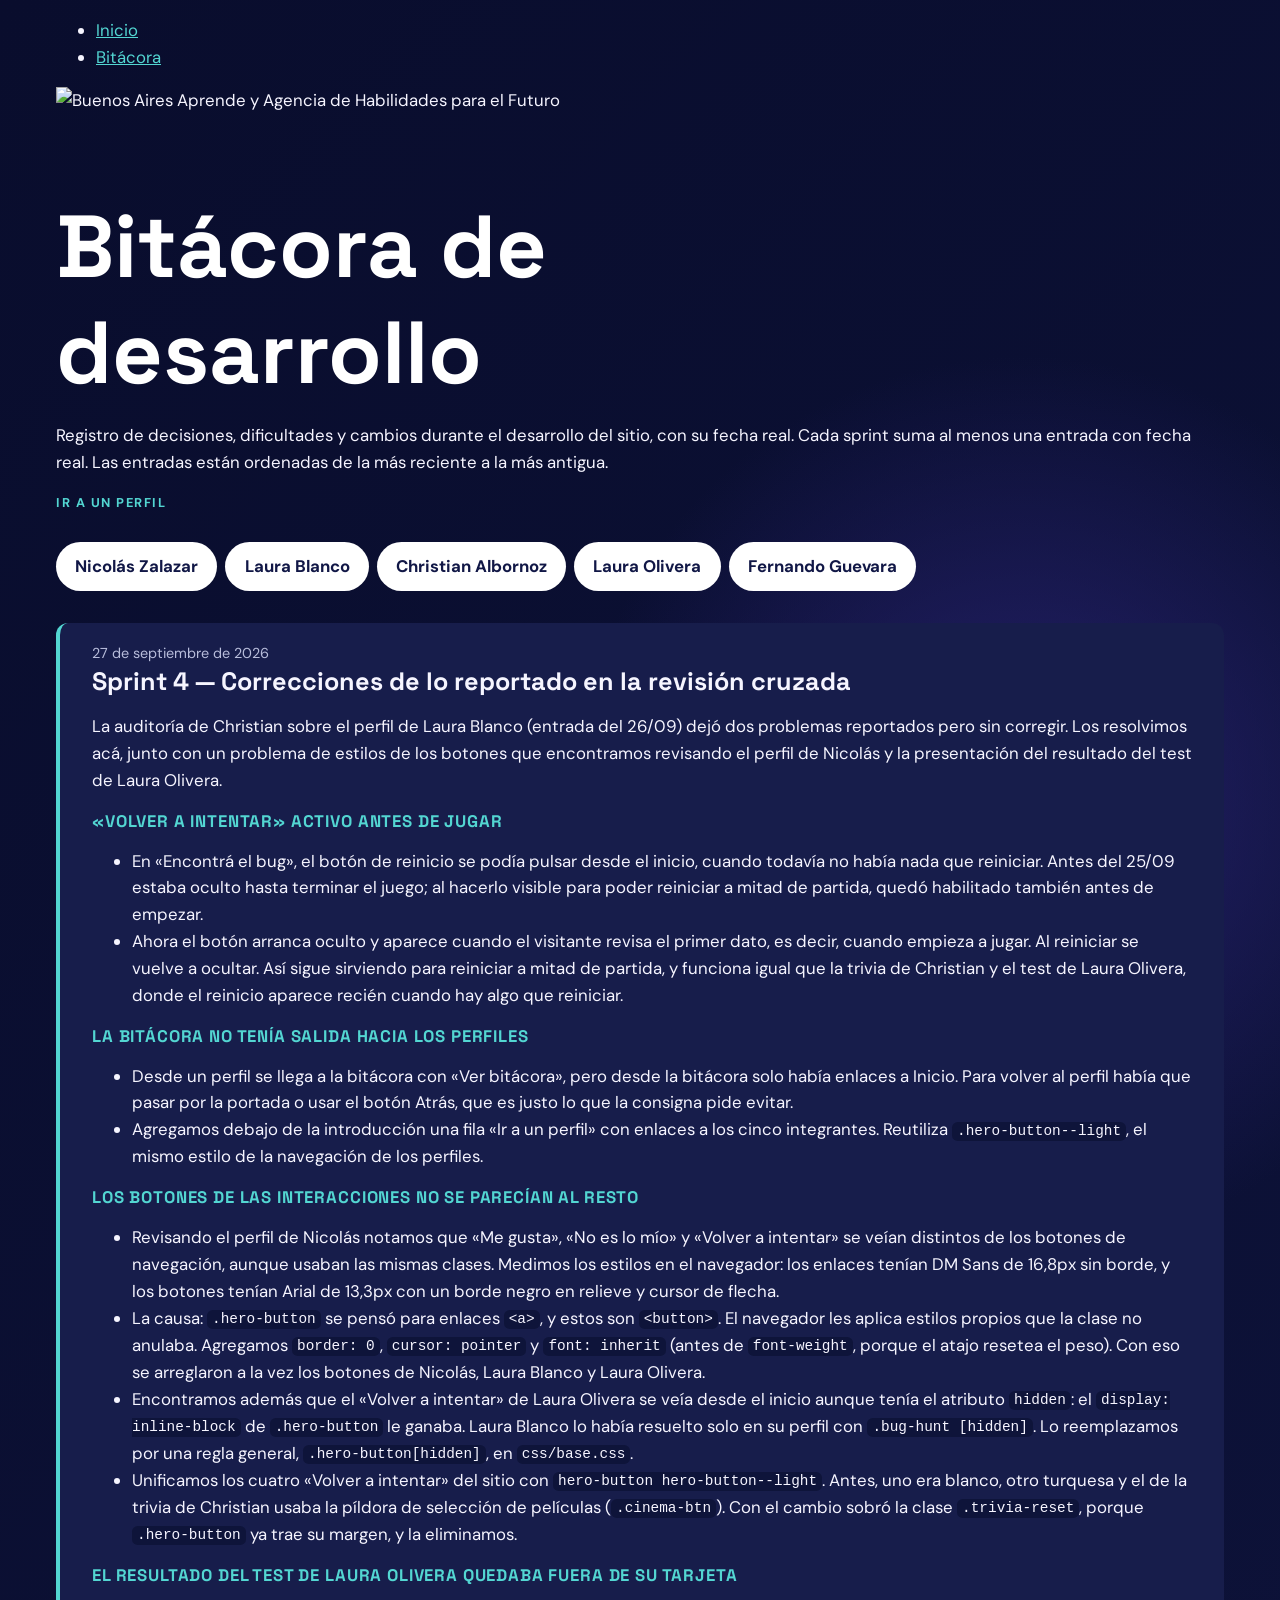
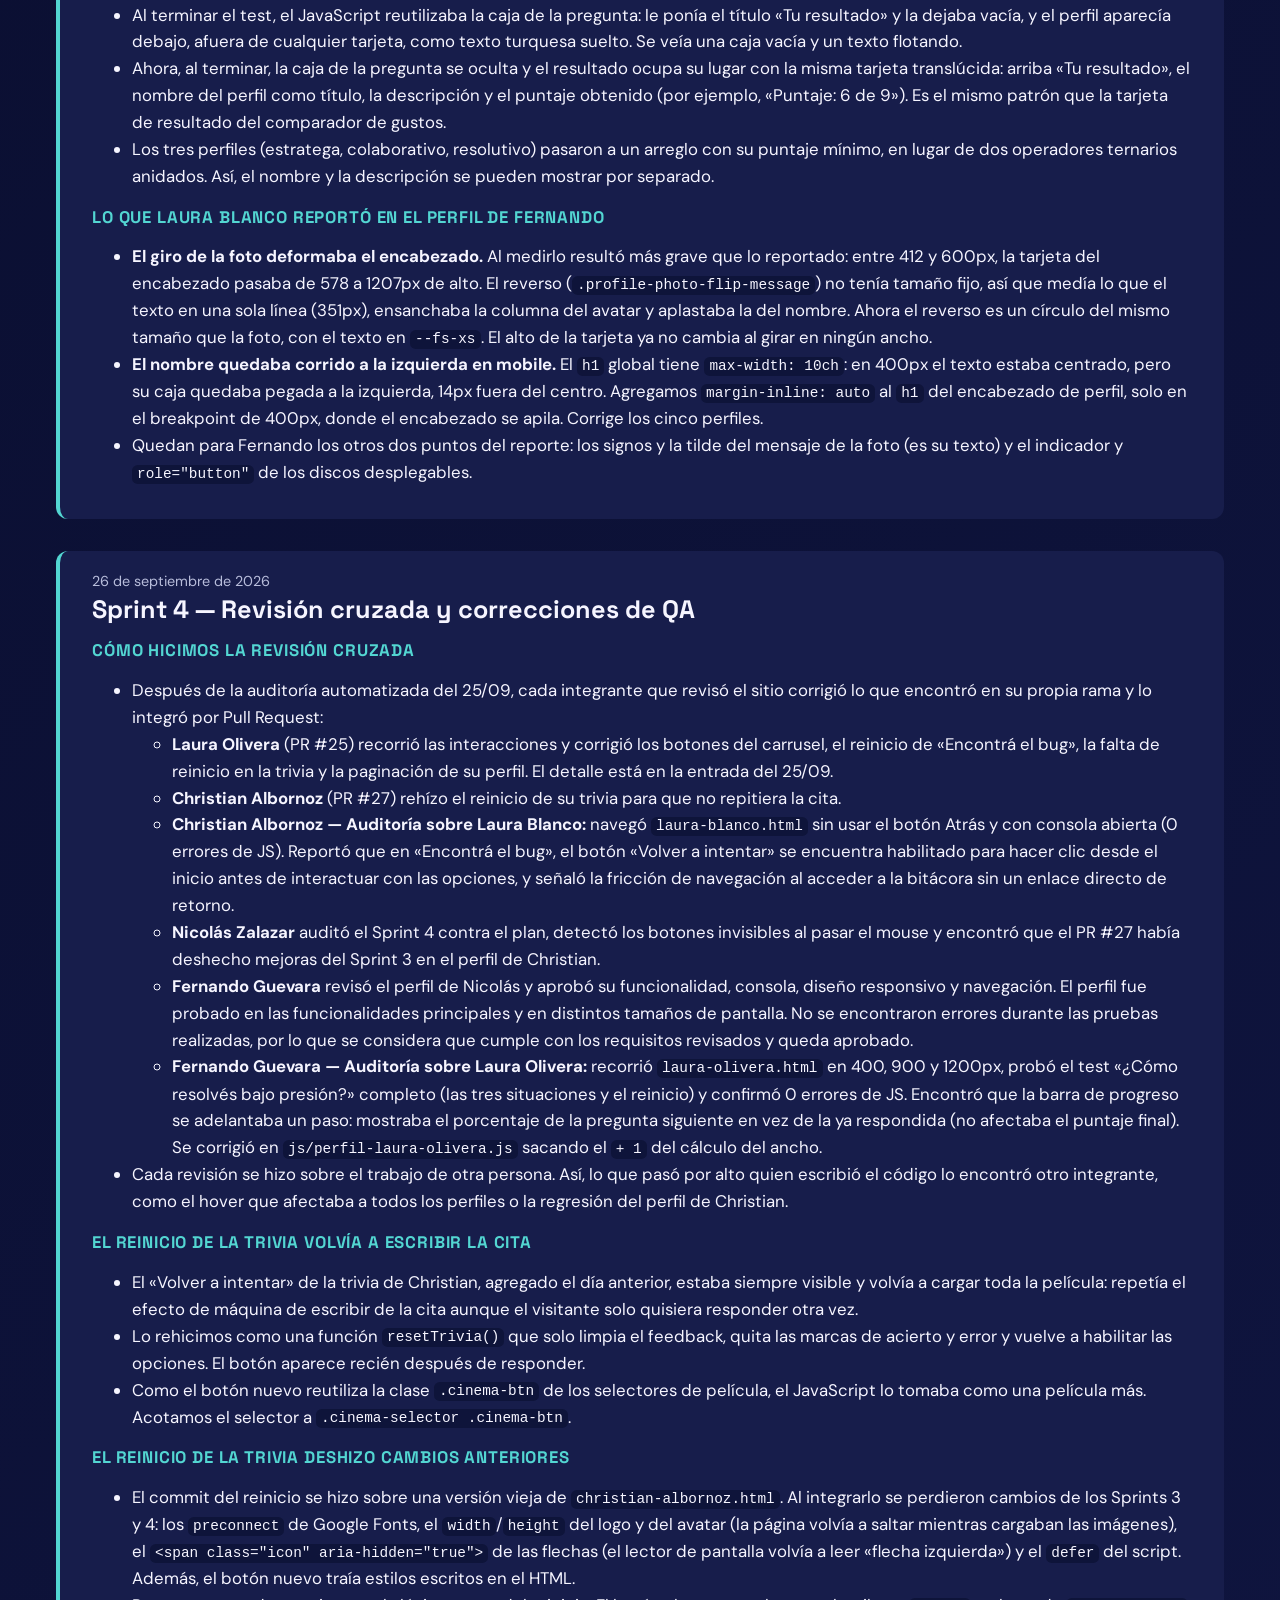
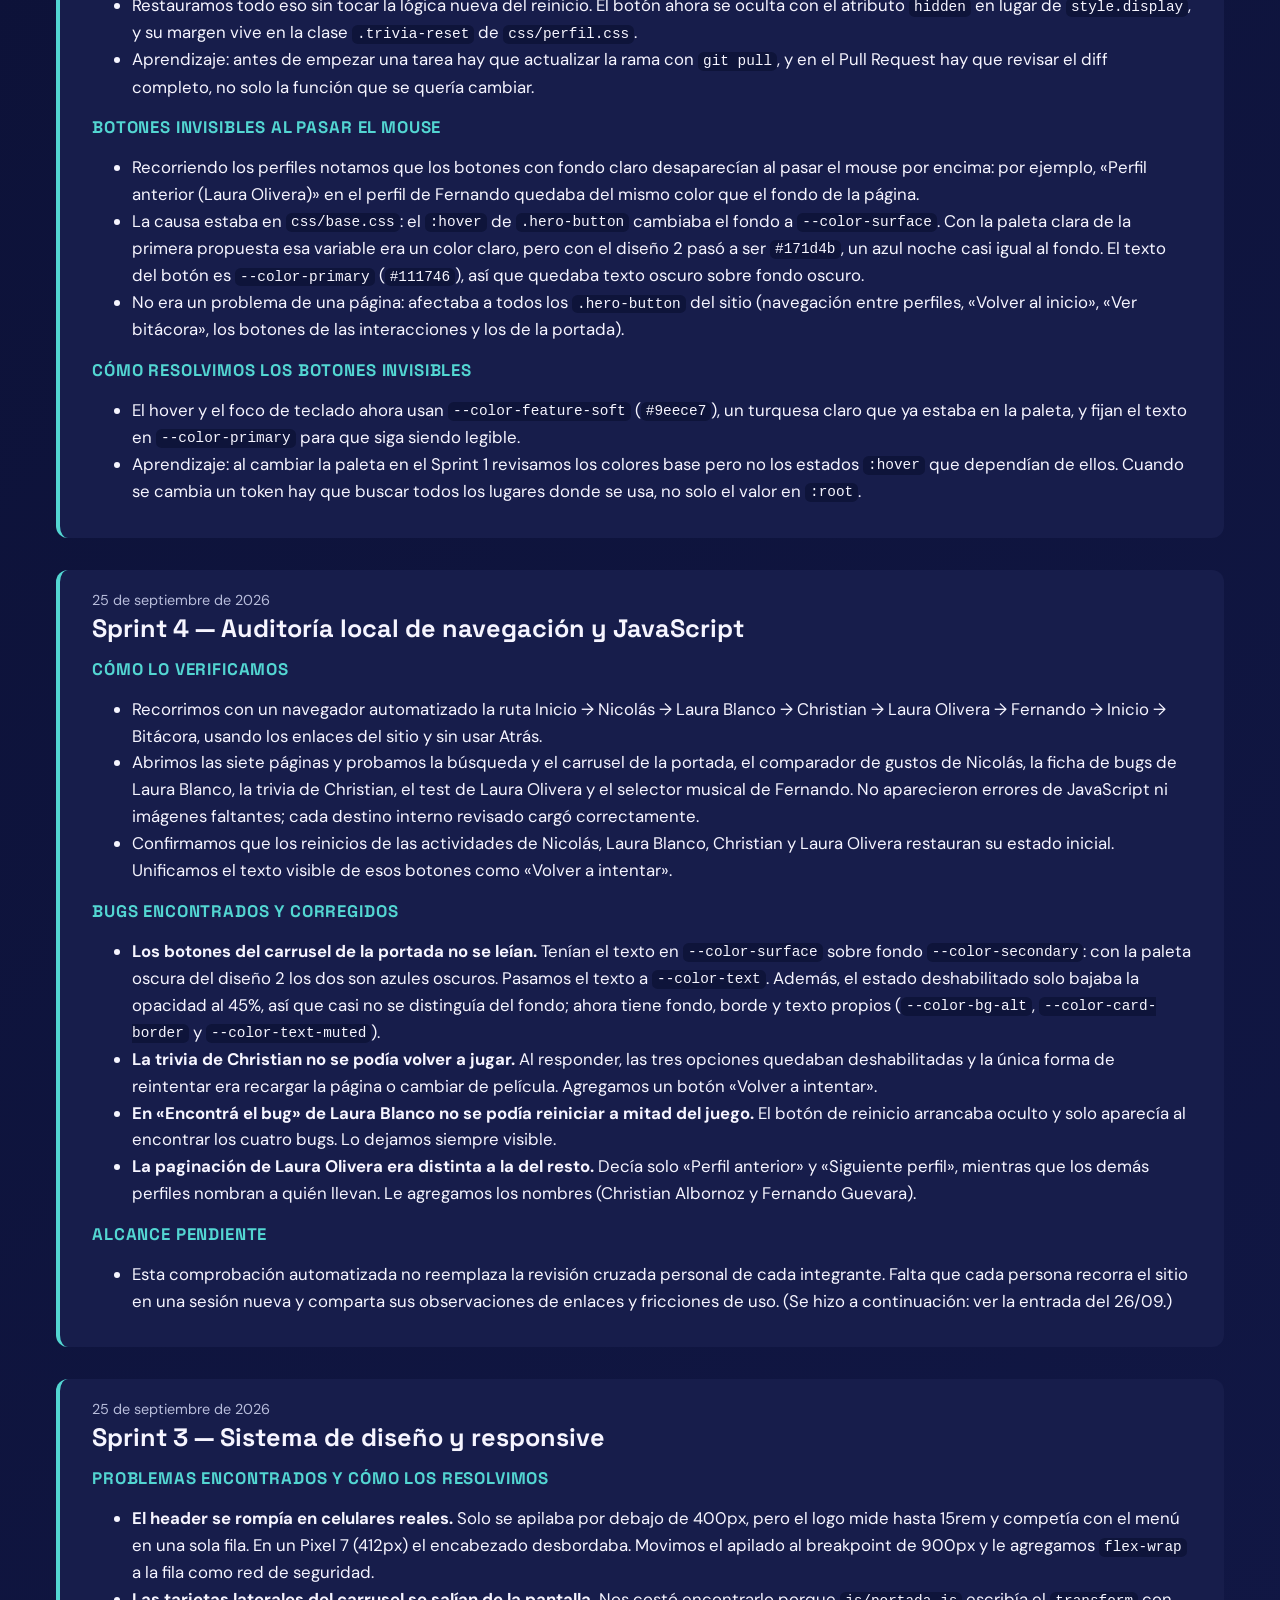
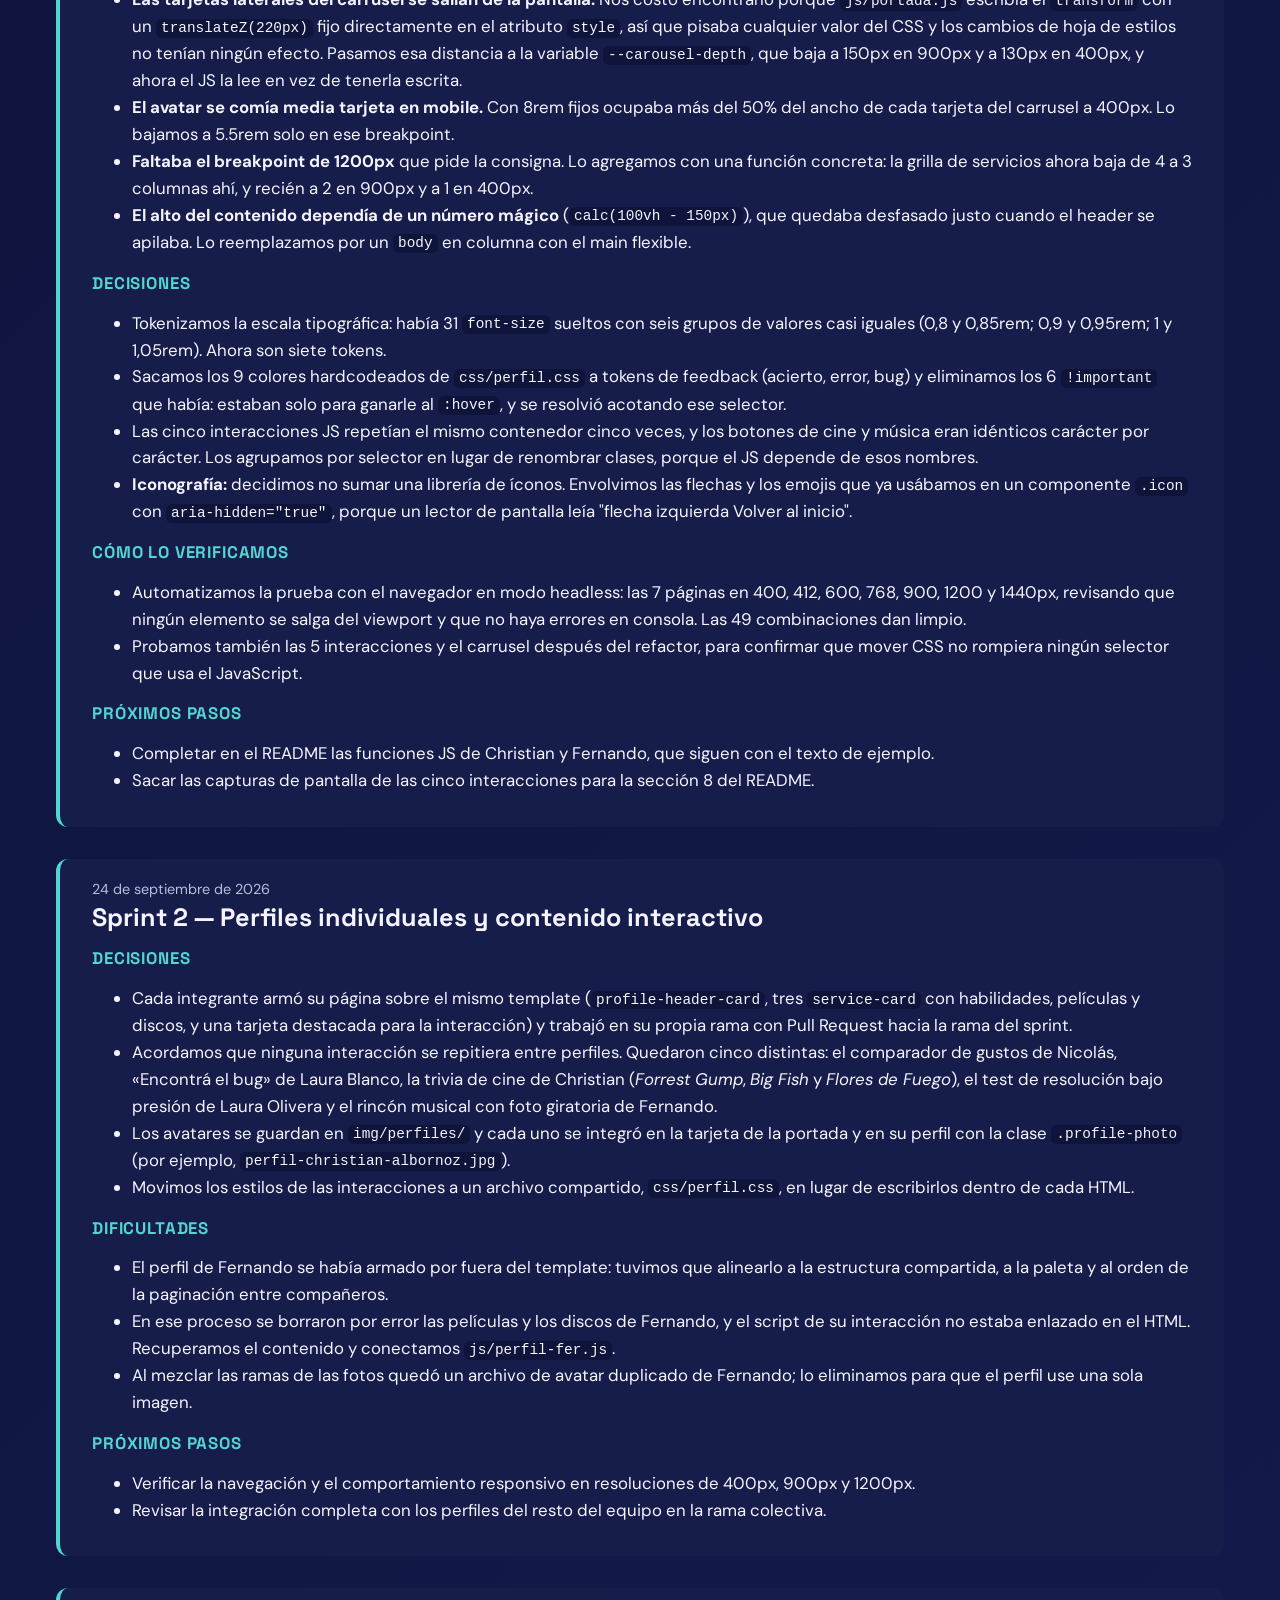
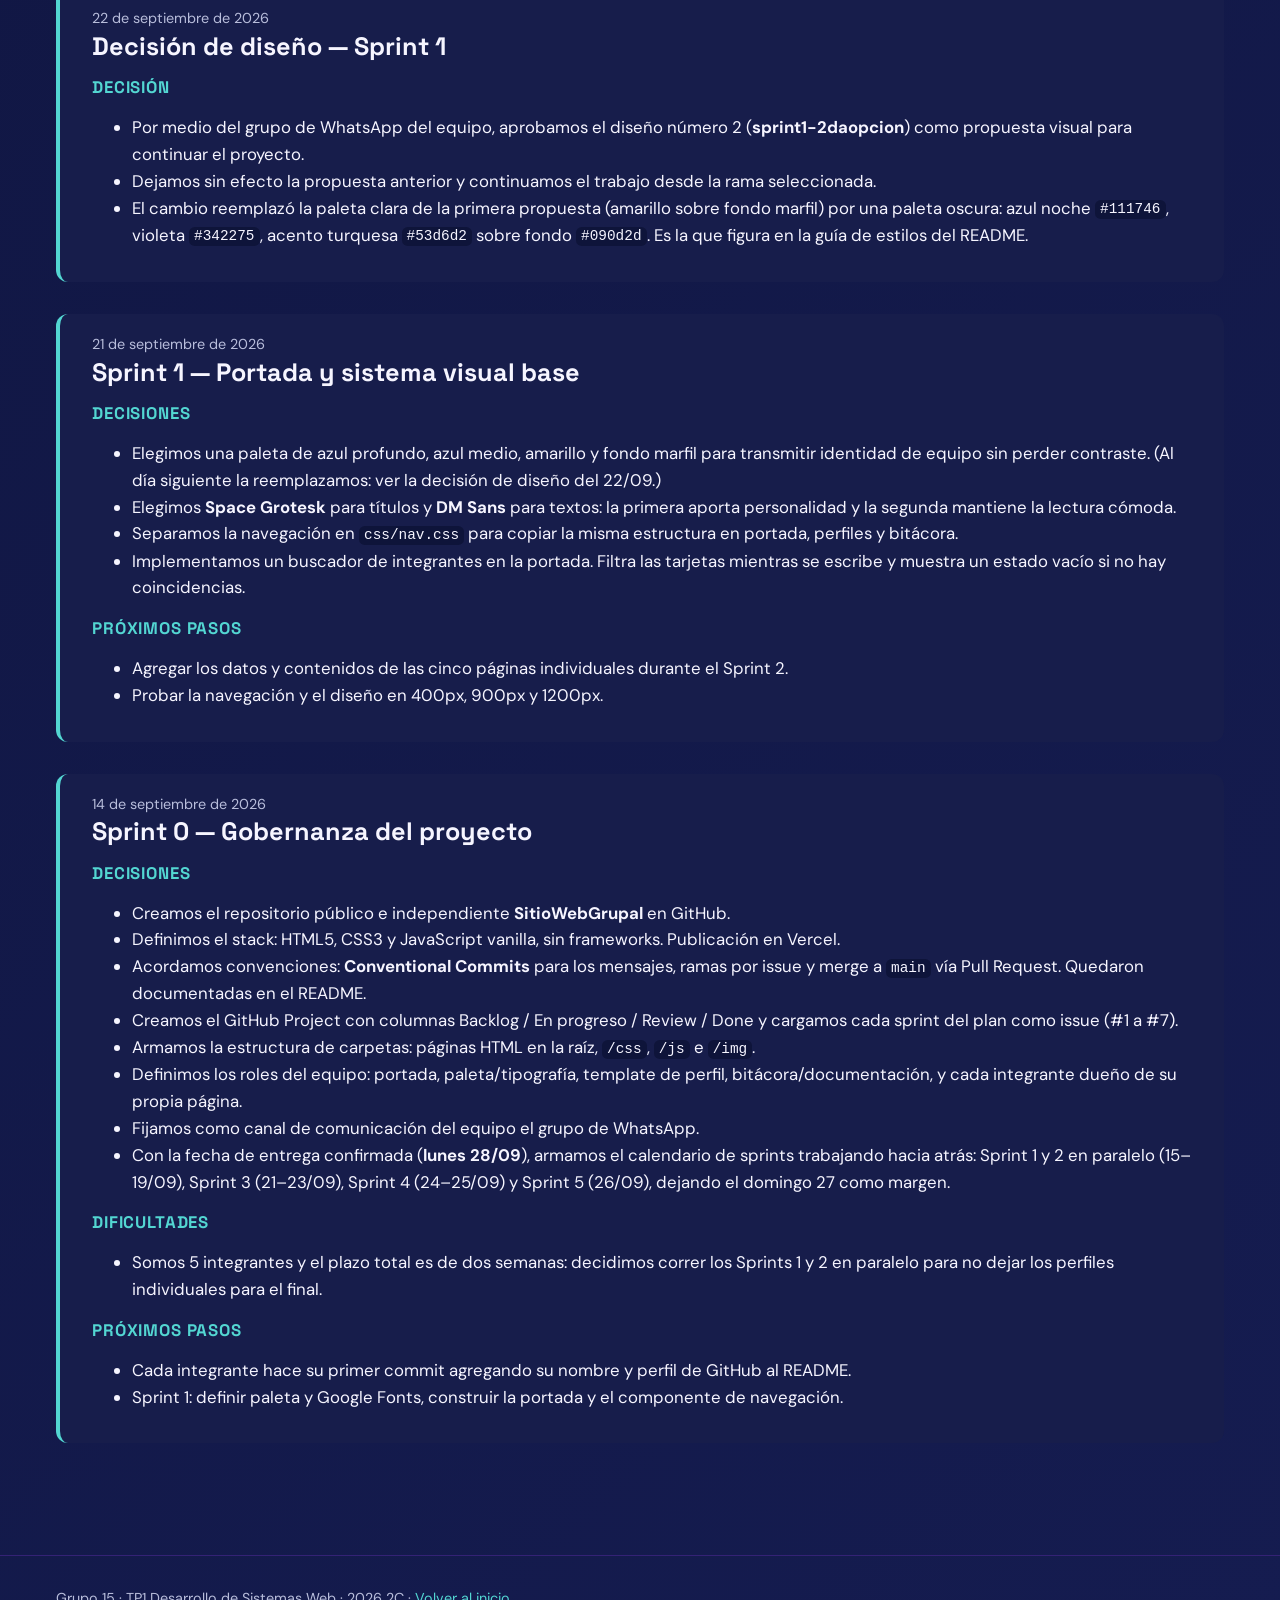
==== commit a03cf66a: "fix: mantener el tamaño del reverso de la foto y centrar el nombre en mobile" ====
--- a/bitacora.html
+++ b/bitacora.html
@@ -56,67 +56,12 @@
 
       <article class="bitacora-entry">
         <time datetime="2026-09-27">27 de septiembre de 2026</time>
-        <h2>Sprint 4 — Revisión cruzada de Laura Blanco sobre el perfil de Fernando</h2>
-
-        <h3>Cómo lo revisé</h3>
-        <ul>
-          <li>
-            Entré desde la portada y recorrí <code>fernando-guevara.html</code> sin usar el botón Atrás, con la
-            consola abierta (0 errores de JS). Lo probé en 400, 900 y 1200px: sin desborde horizontal y con
-            todos los enlaces funcionando.
-          </li>
-          <li>
-            Probé las tres interacciones con mouse y con teclado: los discos que se expanden, el «Rincón Musical»
-            y el giro de la foto. Las tres funcionan.
-          </li>
-        </ul>
-
-        <h3>Lo que corregí</h3>
-        <ul>
-          <li>
-            <strong>Títulos distintos al resto de los perfiles.</strong> Fernando usaba «Habilidades»,
-            «Películas favoritas» y «Discos favoritos», mientras que los otros cuatro perfiles usan
-            «Habilidades Clave», «Películas Favoritas» y «Discos Favoritos». Los unifiqué para que la maquetación
-            sea uniforme.
-          </li>
-          <li>
-            <strong>El giro de la foto no se descubría.</strong> La única pista era un tooltip que aparece al
-            pasar el mouse, así que en celular nadie podía enterarse de que la foto se da vuelta. Agregué debajo
-            del avatar el texto «Tocá la foto para darla vuelta», con la clase
-            <code>.profile-avatar-container--hint</code> para que quede debajo de la foto sin cambiar los demás
-            perfiles.
-          </li>
-        </ul>
-
-        <h3>Lo que reporté sin corregir</h3>
-        <ul>
-          <li>
-            El mensaje de la foto dice «Pase nomás! Sientese…»: faltan los signos de apertura y la tilde de
-            «Siéntese». Lo dejé para que Fernando decida el texto.
-          </li>
-          <li>
-            Al girar la foto, el avatar circular se convierte en un rectángulo y en celular empuja el contenido
-            hacia abajo.
-          </li>
-          <li>
-            Los discos que se expanden no muestran ningún ícono que indique que se pueden abrir, y les falta
-            <code>role="button"</code> para que un lector de pantalla los anuncie como desplegables.
-          </li>
-          <li>
-            General para todos los perfiles: en 400px el nombre queda corrido a la izquierda, porque el
-            <code>h1</code> tiene <code>max-width: 10ch</code> sin margen automático. Como es CSS compartido,
-            lo comenté en el grupo antes de tocarlo.
-          </li>
-        </ul>
-      </article>
-
-      <article class="bitacora-entry">
-        <time datetime="2026-09-27">27 de septiembre de 2026</time>
         <h2>Sprint 4 — Correcciones de lo reportado en la revisión cruzada</h2>
 
         <p>
           La auditoría de Christian sobre el perfil de Laura Blanco (entrada del 26/09) dejó dos problemas
-          reportados pero sin corregir. Los resolvimos acá.
+          reportados pero sin corregir. Los resolvimos acá, junto con un problema de estilos de los botones
+          que encontramos revisando el perfil de Nicolás y la presentación del resultado del test de Laura Olivera.
         </p>
 
         <h3>«Volver a intentar» activo antes de jugar</h3>
@@ -144,6 +89,78 @@
           <li>
             Agregamos debajo de la introducción una fila «Ir a un perfil» con enlaces a los cinco integrantes.
             Reutiliza <code>.hero-button--light</code>, el mismo estilo de la navegación de los perfiles.
+          </li>
+        </ul>
+
+        <h3>Los botones de las interacciones no se parecían al resto</h3>
+        <ul>
+          <li>
+            Revisando el perfil de Nicolás notamos que «Me gusta», «No es lo mío» y «Volver a intentar» se veían
+            distintos de los botones de navegación, aunque usaban las mismas clases. Medimos los estilos en el
+            navegador: los enlaces tenían DM Sans de 16,8px sin borde, y los botones tenían Arial de 13,3px con un
+            borde negro en relieve y cursor de flecha.
+          </li>
+          <li>
+            La causa: <code>.hero-button</code> se pensó para enlaces <code>&lt;a&gt;</code>, y estos son
+            <code>&lt;button&gt;</code>. El navegador les aplica estilos propios que la clase no anulaba.
+            Agregamos <code>border: 0</code>, <code>cursor: pointer</code> y <code>font: inherit</code> (antes de
+            <code>font-weight</code>, porque el atajo resetea el peso). Con eso se arreglaron a la vez los botones
+            de Nicolás, Laura Blanco y Laura Olivera.
+          </li>
+          <li>
+            Encontramos además que el «Volver a intentar» de Laura Olivera se veía desde el inicio aunque tenía el
+            atributo <code>hidden</code>: el <code>display: inline-block</code> de <code>.hero-button</code> le
+            ganaba. Laura Blanco lo había resuelto solo en su perfil con <code>.bug-hunt [hidden]</code>. Lo
+            reemplazamos por una regla general, <code>.hero-button[hidden]</code>, en <code>css/base.css</code>.
+          </li>
+          <li>
+            Unificamos los cuatro «Volver a intentar» del sitio con <code>hero-button hero-button--light</code>.
+            Antes, uno era blanco, otro turquesa y el de la trivia de Christian usaba la píldora de selección de
+            películas (<code>.cinema-btn</code>). Con el cambio sobró la clase <code>.trivia-reset</code>, porque
+            <code>.hero-button</code> ya trae su margen, y la eliminamos.
+          </li>
+        </ul>
+
+        <h3>El resultado del test de Laura Olivera quedaba fuera de su tarjeta</h3>
+        <ul>
+          <li>
+            Al terminar el test, el JavaScript reutilizaba la caja de la pregunta: le ponía el título «Tu resultado»
+            y la dejaba vacía, y el perfil aparecía debajo, afuera de cualquier tarjeta, como texto turquesa suelto.
+            Se veía una caja vacía y un texto flotando.
+          </li>
+          <li>
+            Ahora, al terminar, la caja de la pregunta se oculta y el resultado ocupa su lugar con la misma
+            tarjeta translúcida: arriba «Tu resultado», el nombre del perfil como título, la descripción y el
+            puntaje obtenido (por ejemplo, «Puntaje: 6 de 9»). Es el mismo patrón que la tarjeta de resultado del
+            comparador de gustos.
+          </li>
+          <li>
+            Los tres perfiles (estratega, colaborativo, resolutivo) pasaron a un arreglo con su puntaje mínimo, en
+            lugar de dos operadores ternarios anidados. Así, el nombre y la descripción se pueden mostrar por
+            separado.
+          </li>
+        </ul>
+
+        <h3>Lo que Laura Blanco reportó en el perfil de Fernando</h3>
+        <ul>
+          <li>
+            <strong>El giro de la foto deformaba el encabezado.</strong> Al medirlo resultó más grave que lo
+            reportado: entre 412 y 600px, la tarjeta del encabezado pasaba de 578 a 1207px de alto. El reverso
+            (<code>.profile-photo-flip-message</code>) no tenía tamaño fijo, así que medía lo que el texto en una
+            sola línea (351px), ensanchaba la columna del avatar y aplastaba la del nombre. Ahora el reverso es
+            un círculo del mismo tamaño que la foto, con el texto en <code>--fs-xs</code>. El alto de la tarjeta
+            ya no cambia al girar en ningún ancho.
+          </li>
+          <li>
+            <strong>El nombre quedaba corrido a la izquierda en mobile.</strong> El <code>h1</code> global tiene
+            <code>max-width: 10ch</code>: en 400px el texto estaba centrado, pero su caja quedaba pegada a la
+            izquierda, 14px fuera del centro. Agregamos <code>margin-inline: auto</code> al <code>h1</code> del
+            encabezado de perfil, solo en el breakpoint de 400px, donde el encabezado se apila. Corrige los cinco
+            perfiles.
+          </li>
+          <li>
+            Quedan para Fernando los otros dos puntos del reporte: los signos y la tilde del mensaje de la foto
+            (es su texto) y el indicador y <code>role="button"</code> de los discos desplegables.
           </li>
         </ul>
       </article>
@@ -535,4 +552,4 @@
 
 </body>
 
-</html>+</html>
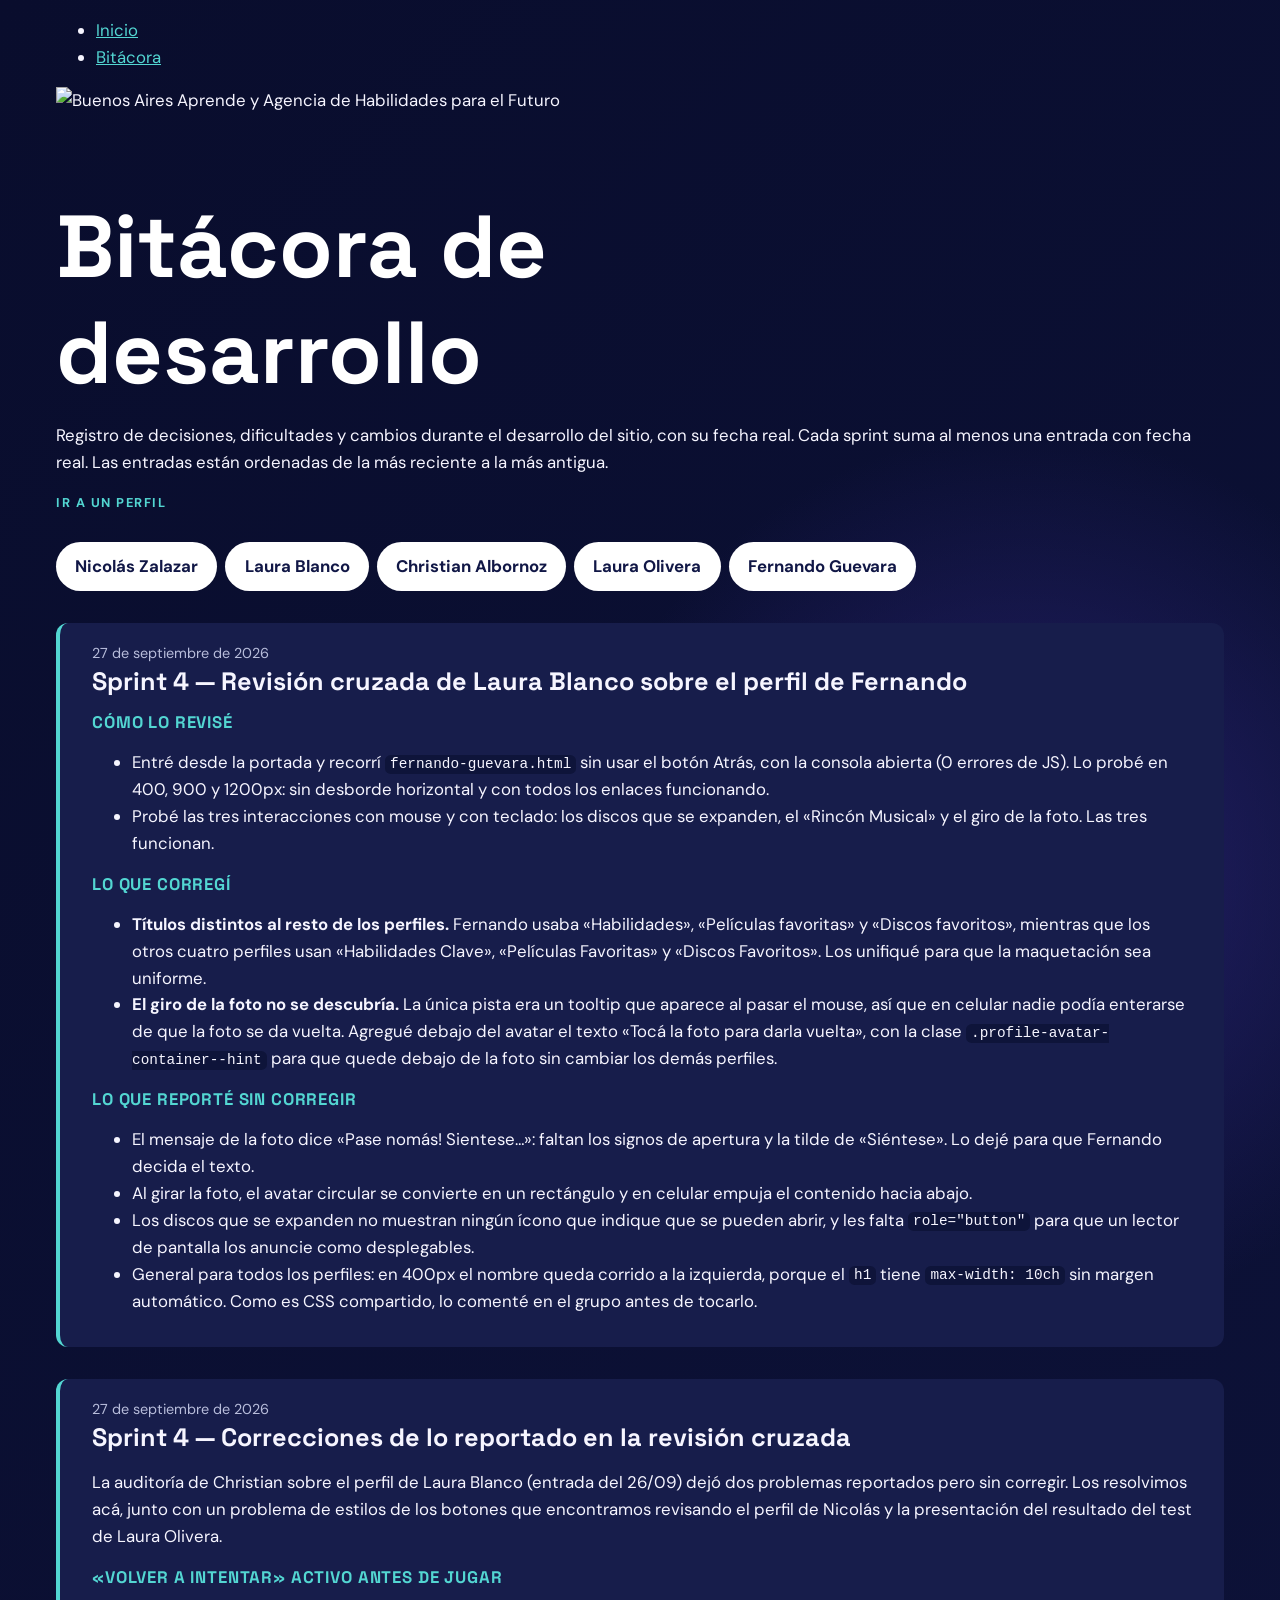
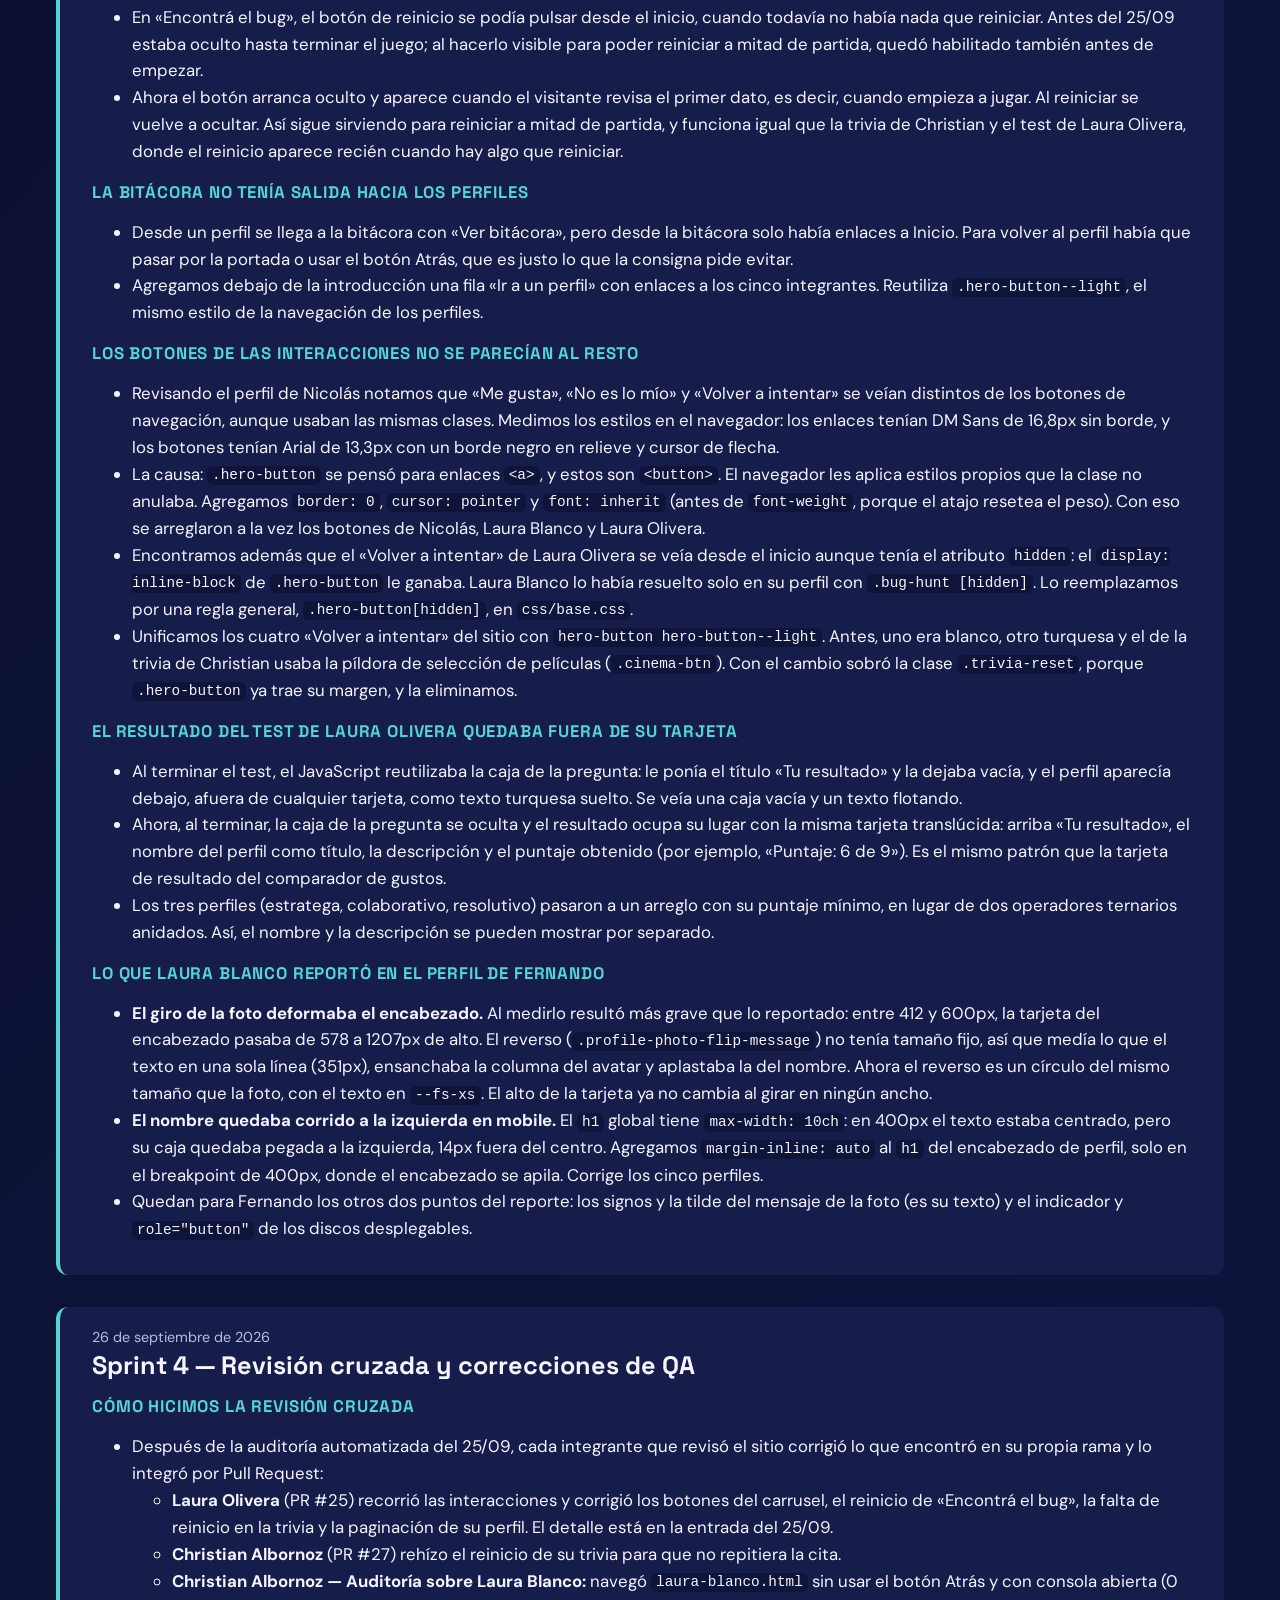
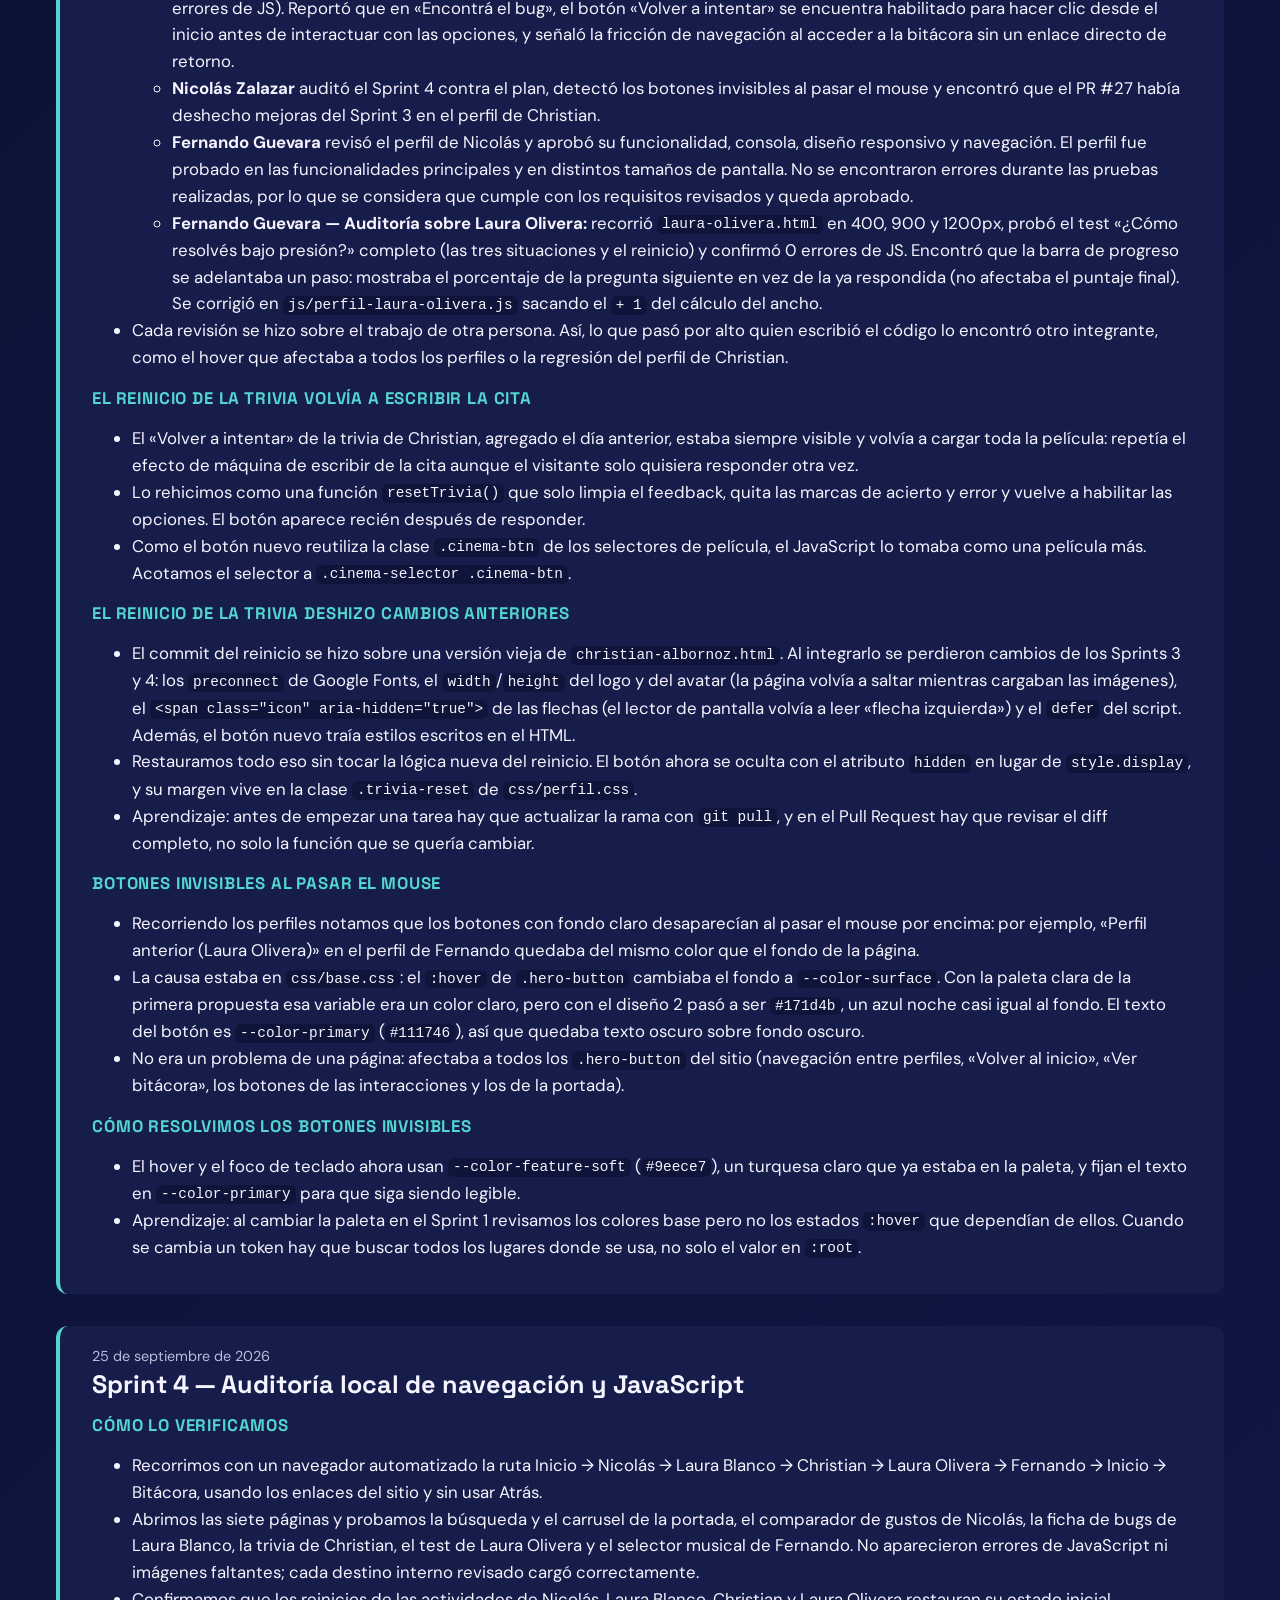
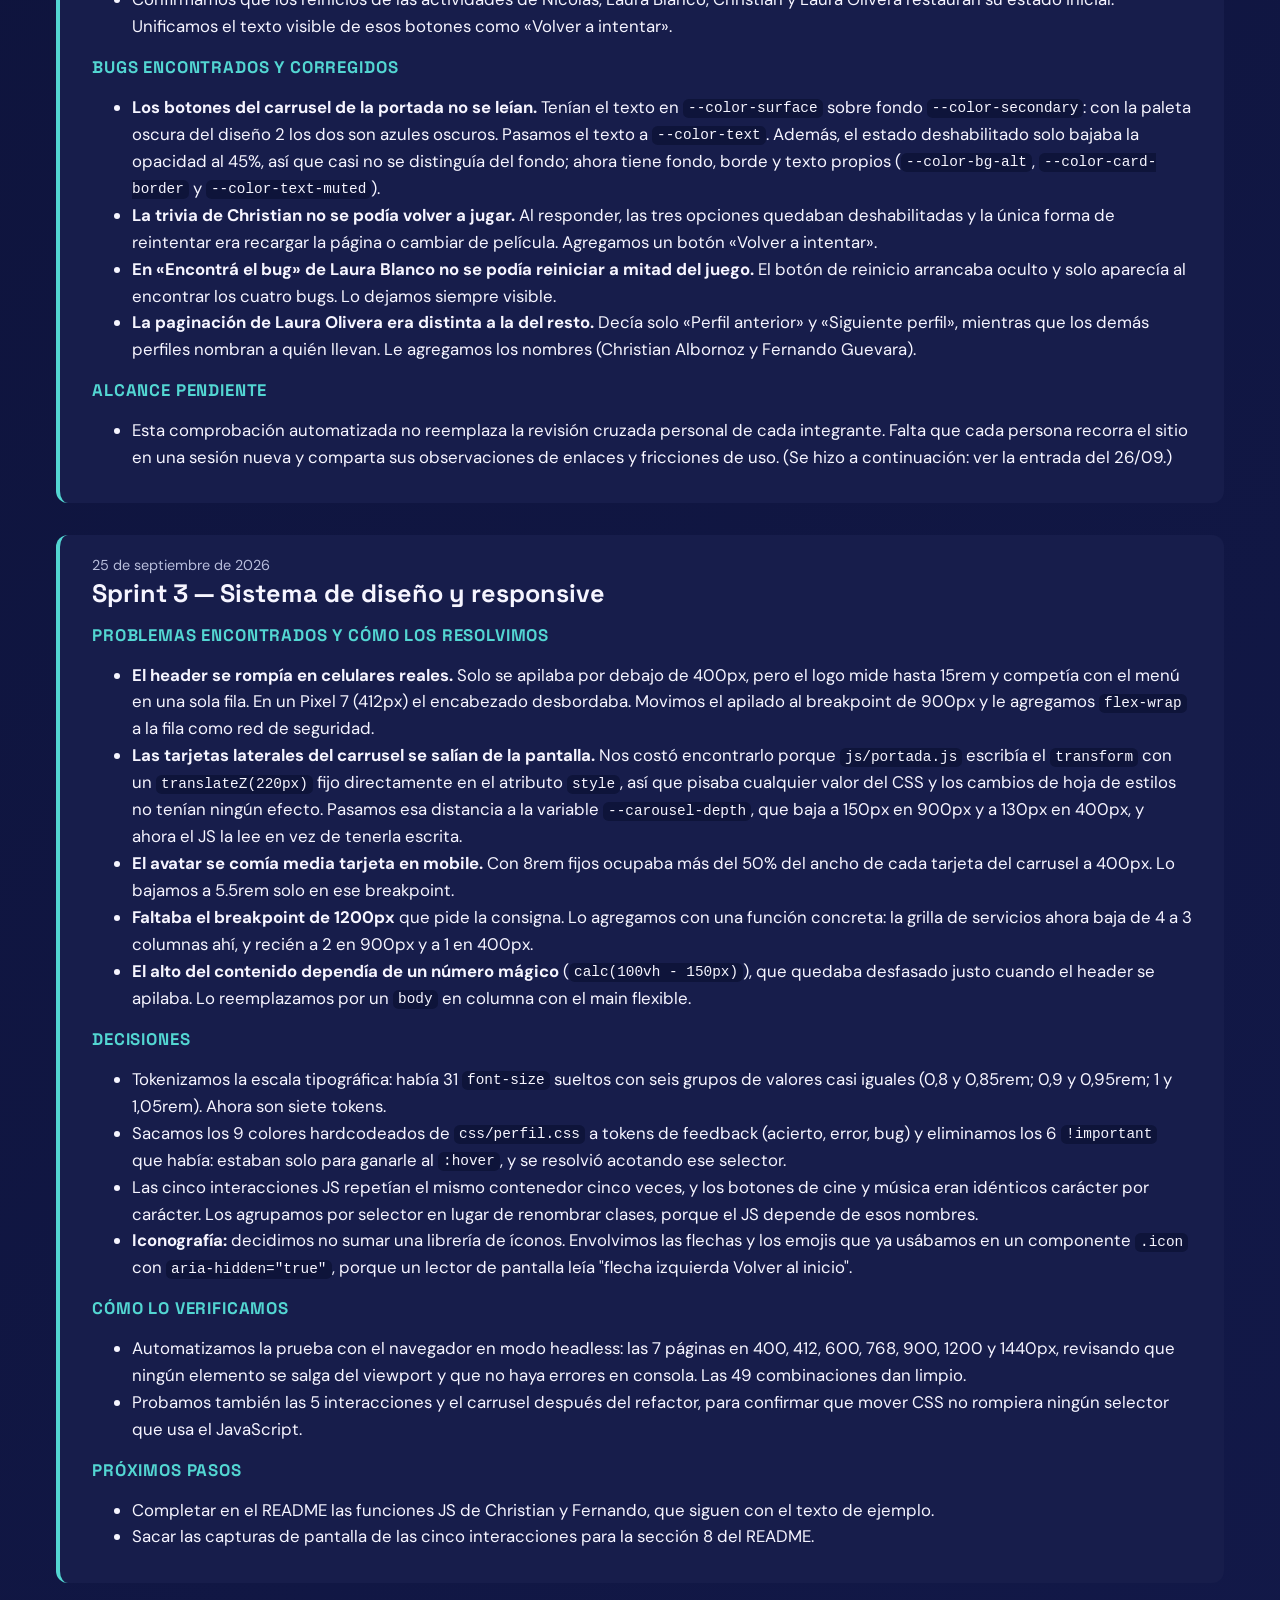
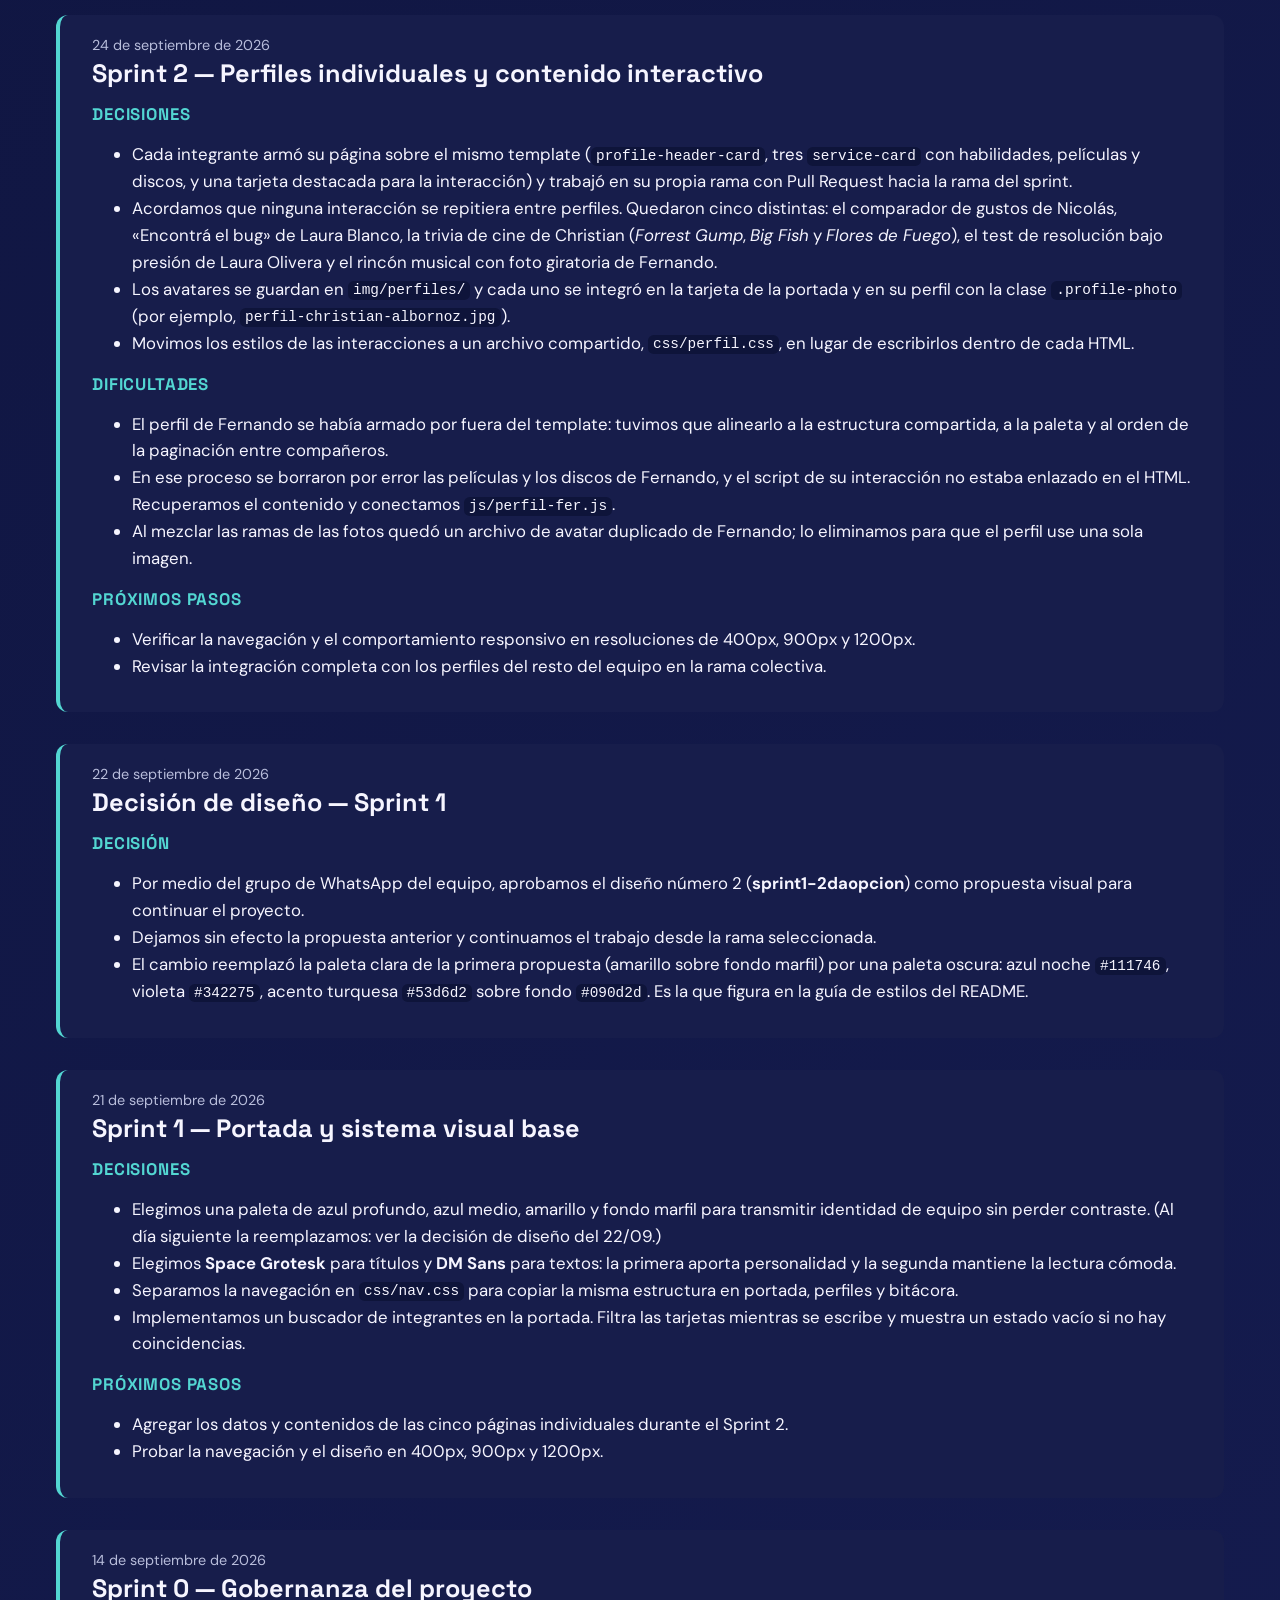
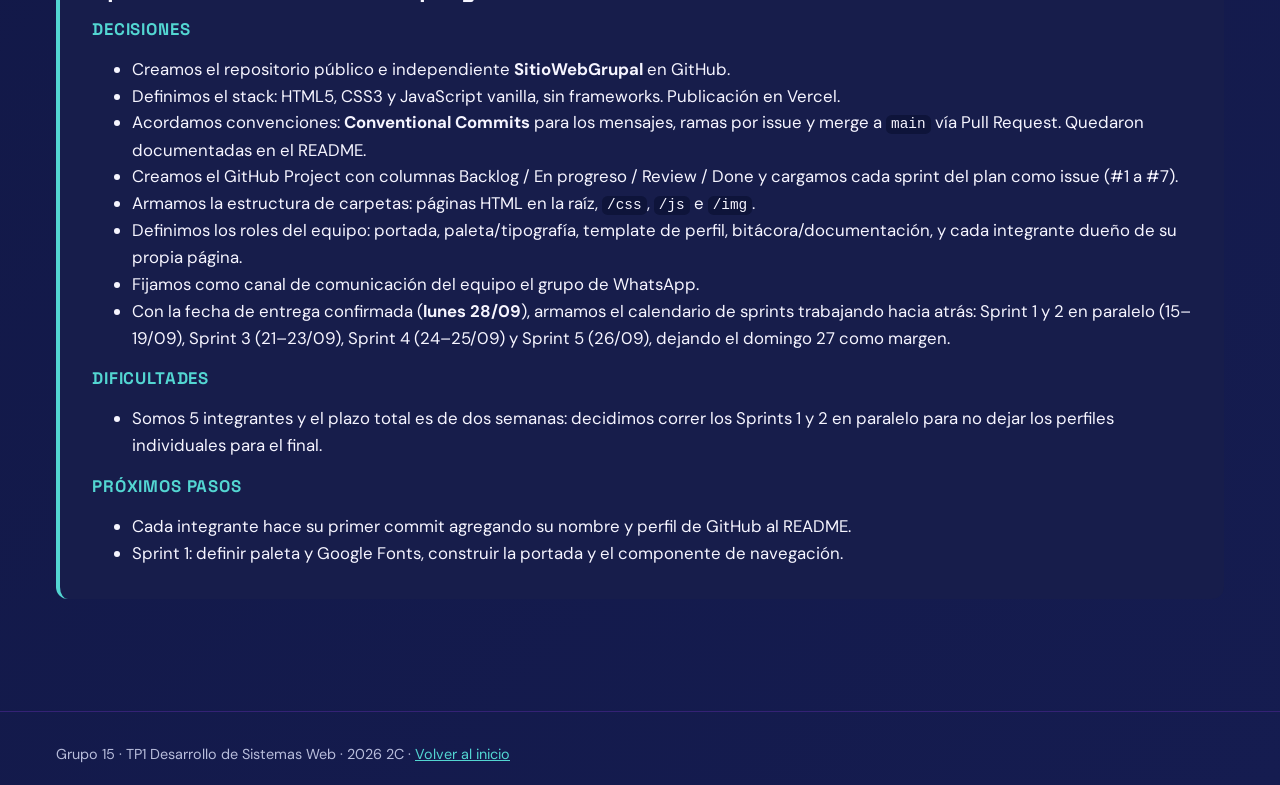
==== commit eaaa9a56: "Merge pull request #32 from Nicoalazar/feature/qa-laura-sobre-fer fix: ajustes de look and feel en e" ====
--- a/bitacora.html
+++ b/bitacora.html
@@ -53,6 +53,62 @@
       </nav>
 
       <!-- Las entradas conservan su fecha; las decisiones de diseño se registran por separado. -->
+
+      <article class="bitacora-entry">
+        <time datetime="2026-09-27">27 de septiembre de 2026</time>
+        <h2>Sprint 4 — Revisión cruzada de Laura Blanco sobre el perfil de Fernando</h2>
+
+        <h3>Cómo lo revisé</h3>
+        <ul>
+          <li>
+            Entré desde la portada y recorrí <code>fernando-guevara.html</code> sin usar el botón Atrás, con la
+            consola abierta (0 errores de JS). Lo probé en 400, 900 y 1200px: sin desborde horizontal y con
+            todos los enlaces funcionando.
+          </li>
+          <li>
+            Probé las tres interacciones con mouse y con teclado: los discos que se expanden, el «Rincón Musical»
+            y el giro de la foto. Las tres funcionan.
+          </li>
+        </ul>
+
+        <h3>Lo que corregí</h3>
+        <ul>
+          <li>
+            <strong>Títulos distintos al resto de los perfiles.</strong> Fernando usaba «Habilidades»,
+            «Películas favoritas» y «Discos favoritos», mientras que los otros cuatro perfiles usan
+            «Habilidades Clave», «Películas Favoritas» y «Discos Favoritos». Los unifiqué para que la maquetación
+            sea uniforme.
+          </li>
+          <li>
+            <strong>El giro de la foto no se descubría.</strong> La única pista era un tooltip que aparece al
+            pasar el mouse, así que en celular nadie podía enterarse de que la foto se da vuelta. Agregué debajo
+            del avatar el texto «Tocá la foto para darla vuelta», con la clase
+            <code>.profile-avatar-container--hint</code> para que quede debajo de la foto sin cambiar los demás
+            perfiles.
+          </li>
+        </ul>
+
+        <h3>Lo que reporté sin corregir</h3>
+        <ul>
+          <li>
+            El mensaje de la foto dice «Pase nomás! Sientese…»: faltan los signos de apertura y la tilde de
+            «Siéntese». Lo dejé para que Fernando decida el texto.
+          </li>
+          <li>
+            Al girar la foto, el avatar circular se convierte en un rectángulo y en celular empuja el contenido
+            hacia abajo.
+          </li>
+          <li>
+            Los discos que se expanden no muestran ningún ícono que indique que se pueden abrir, y les falta
+            <code>role="button"</code> para que un lector de pantalla los anuncie como desplegables.
+          </li>
+          <li>
+            General para todos los perfiles: en 400px el nombre queda corrido a la izquierda, porque el
+            <code>h1</code> tiene <code>max-width: 10ch</code> sin margen automático. Como es CSS compartido,
+            lo comenté en el grupo antes de tocarlo.
+          </li>
+        </ul>
+      </article>
 
       <article class="bitacora-entry">
         <time datetime="2026-09-27">27 de septiembre de 2026</time>
@@ -552,4 +608,4 @@
 
 </body>
 
-</html>
+</html>
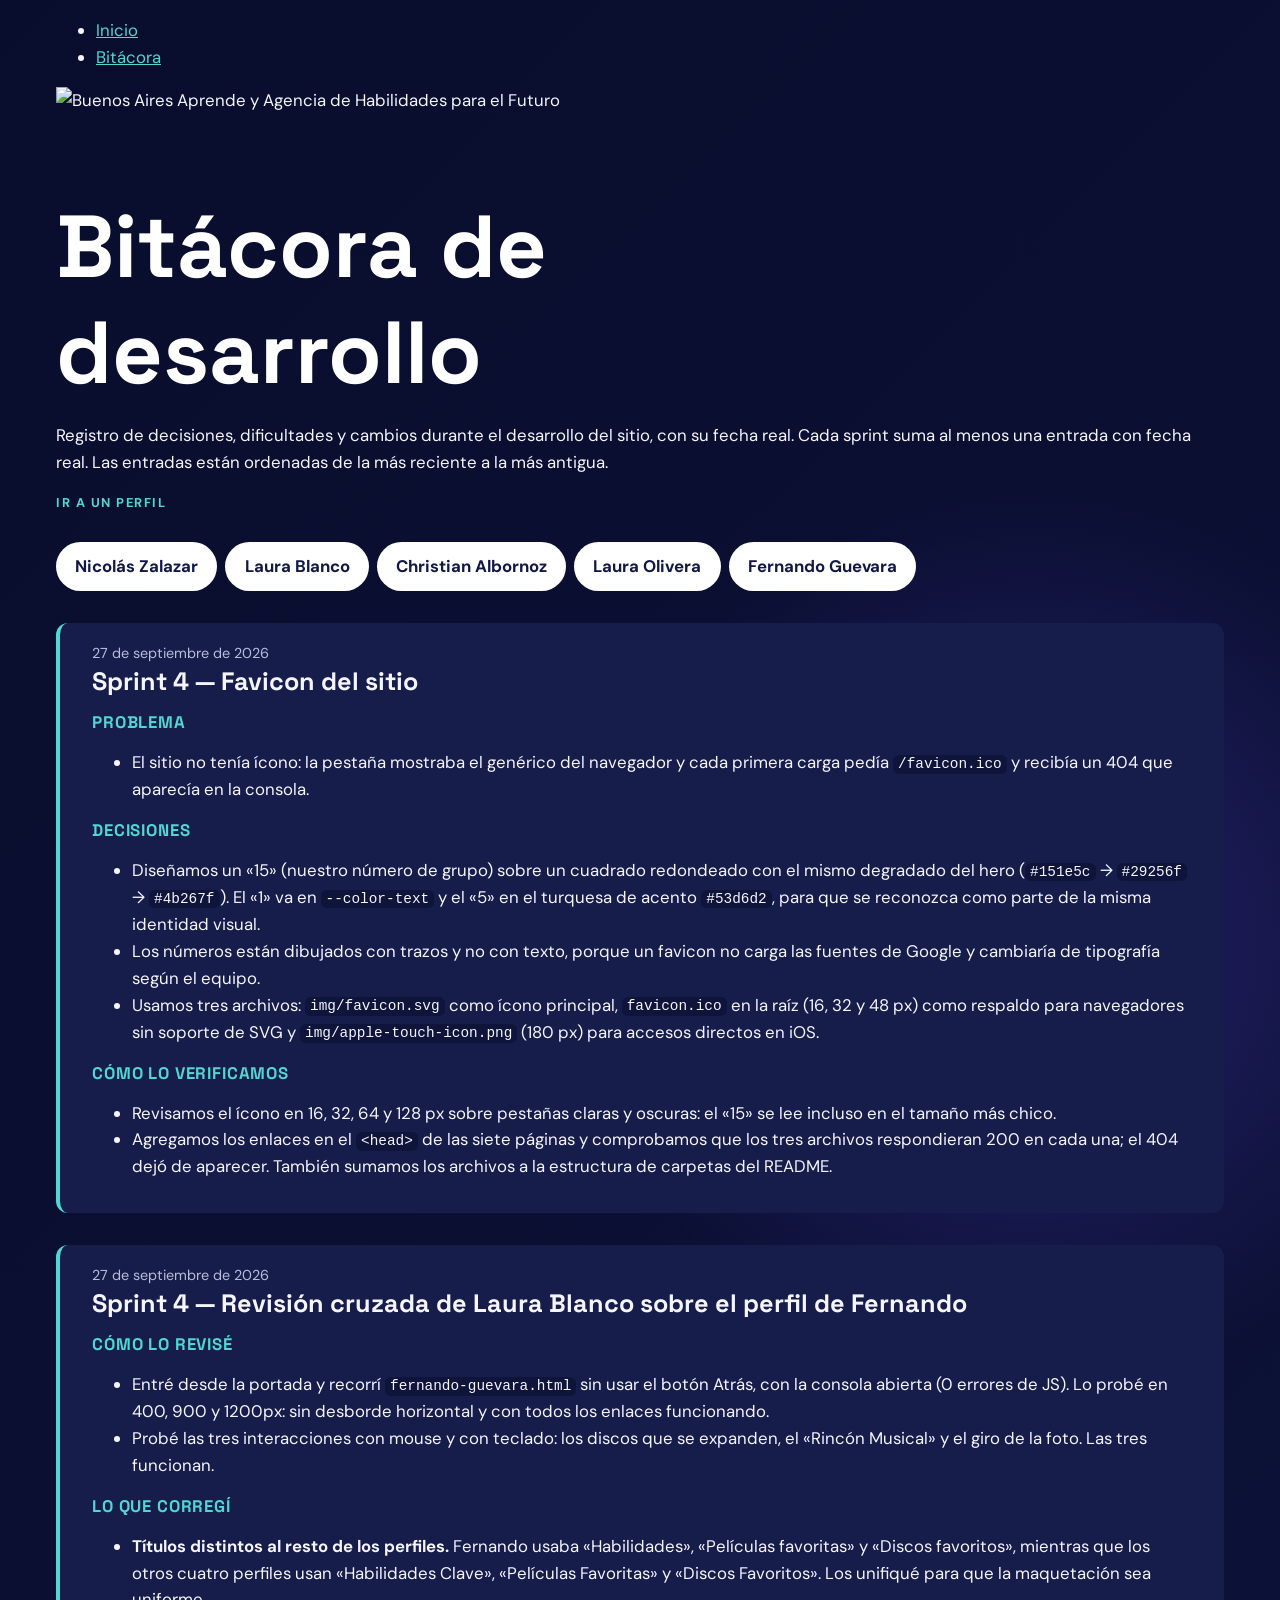
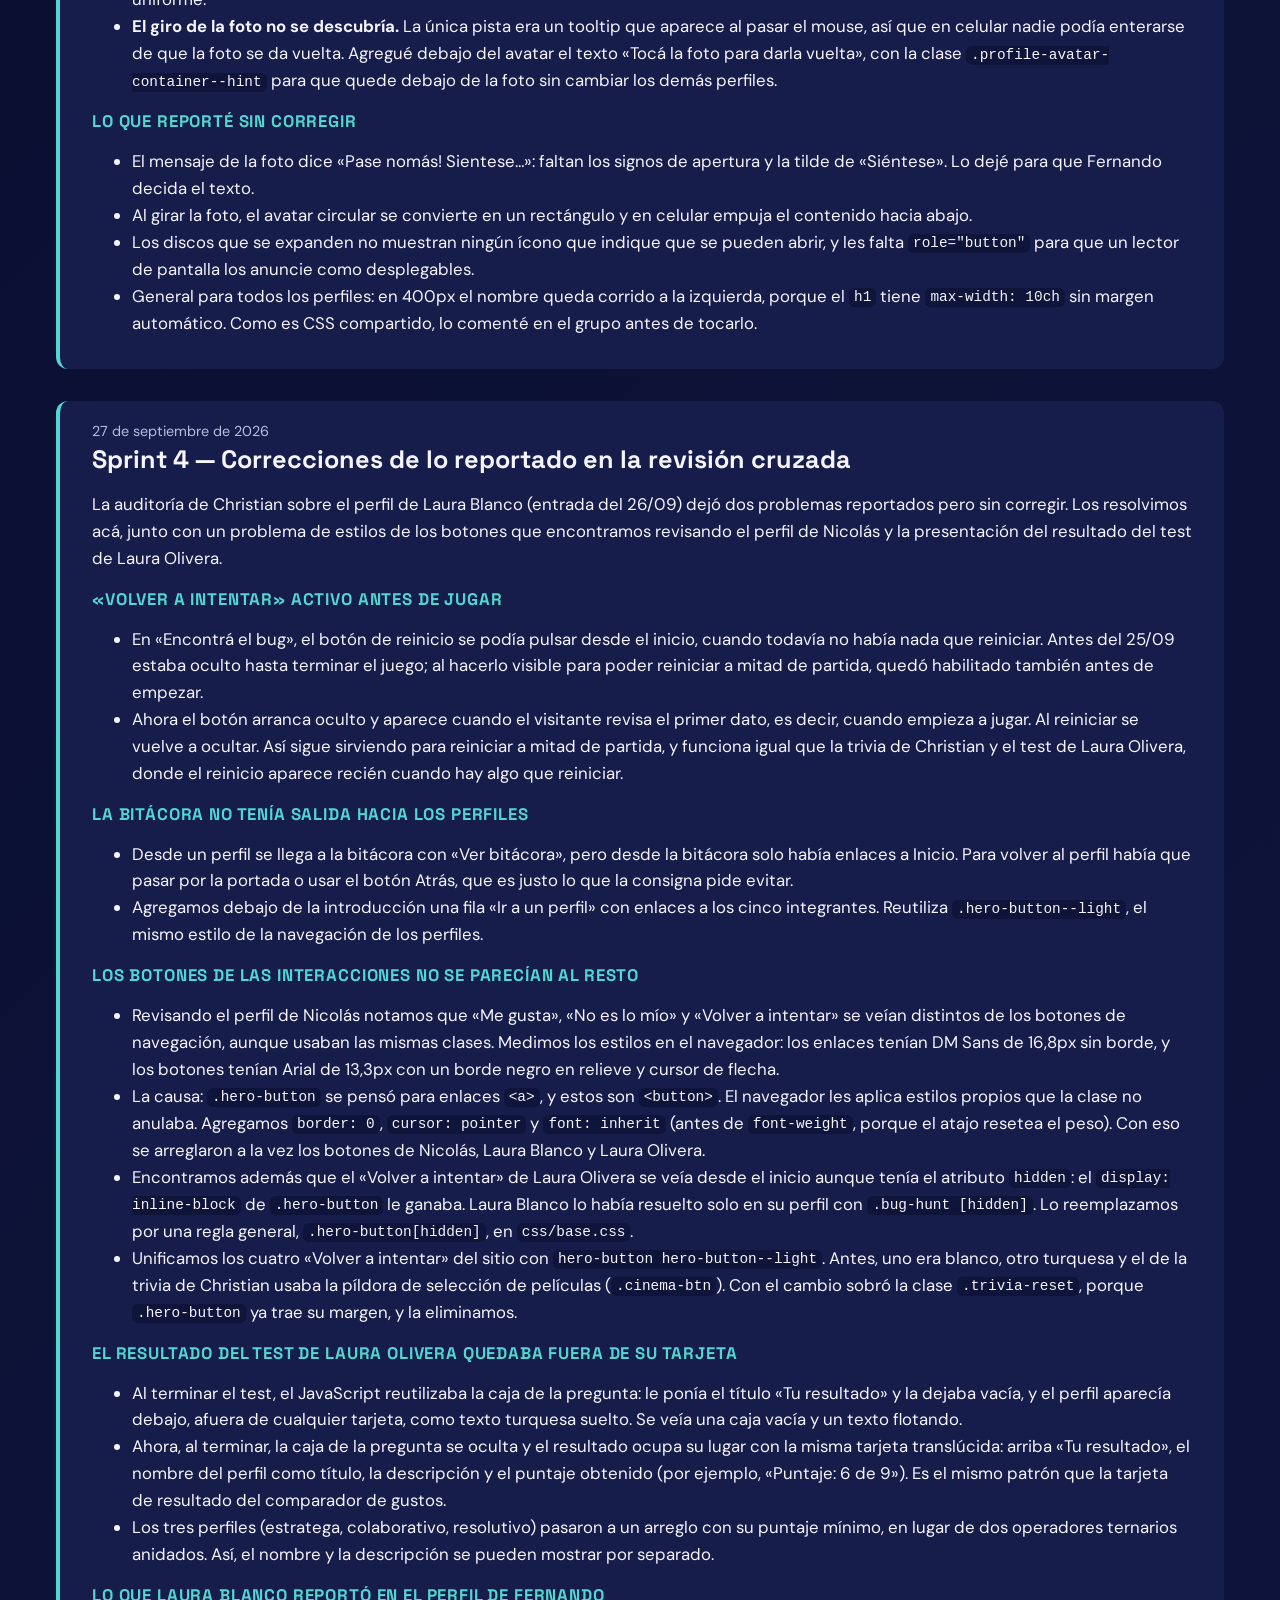
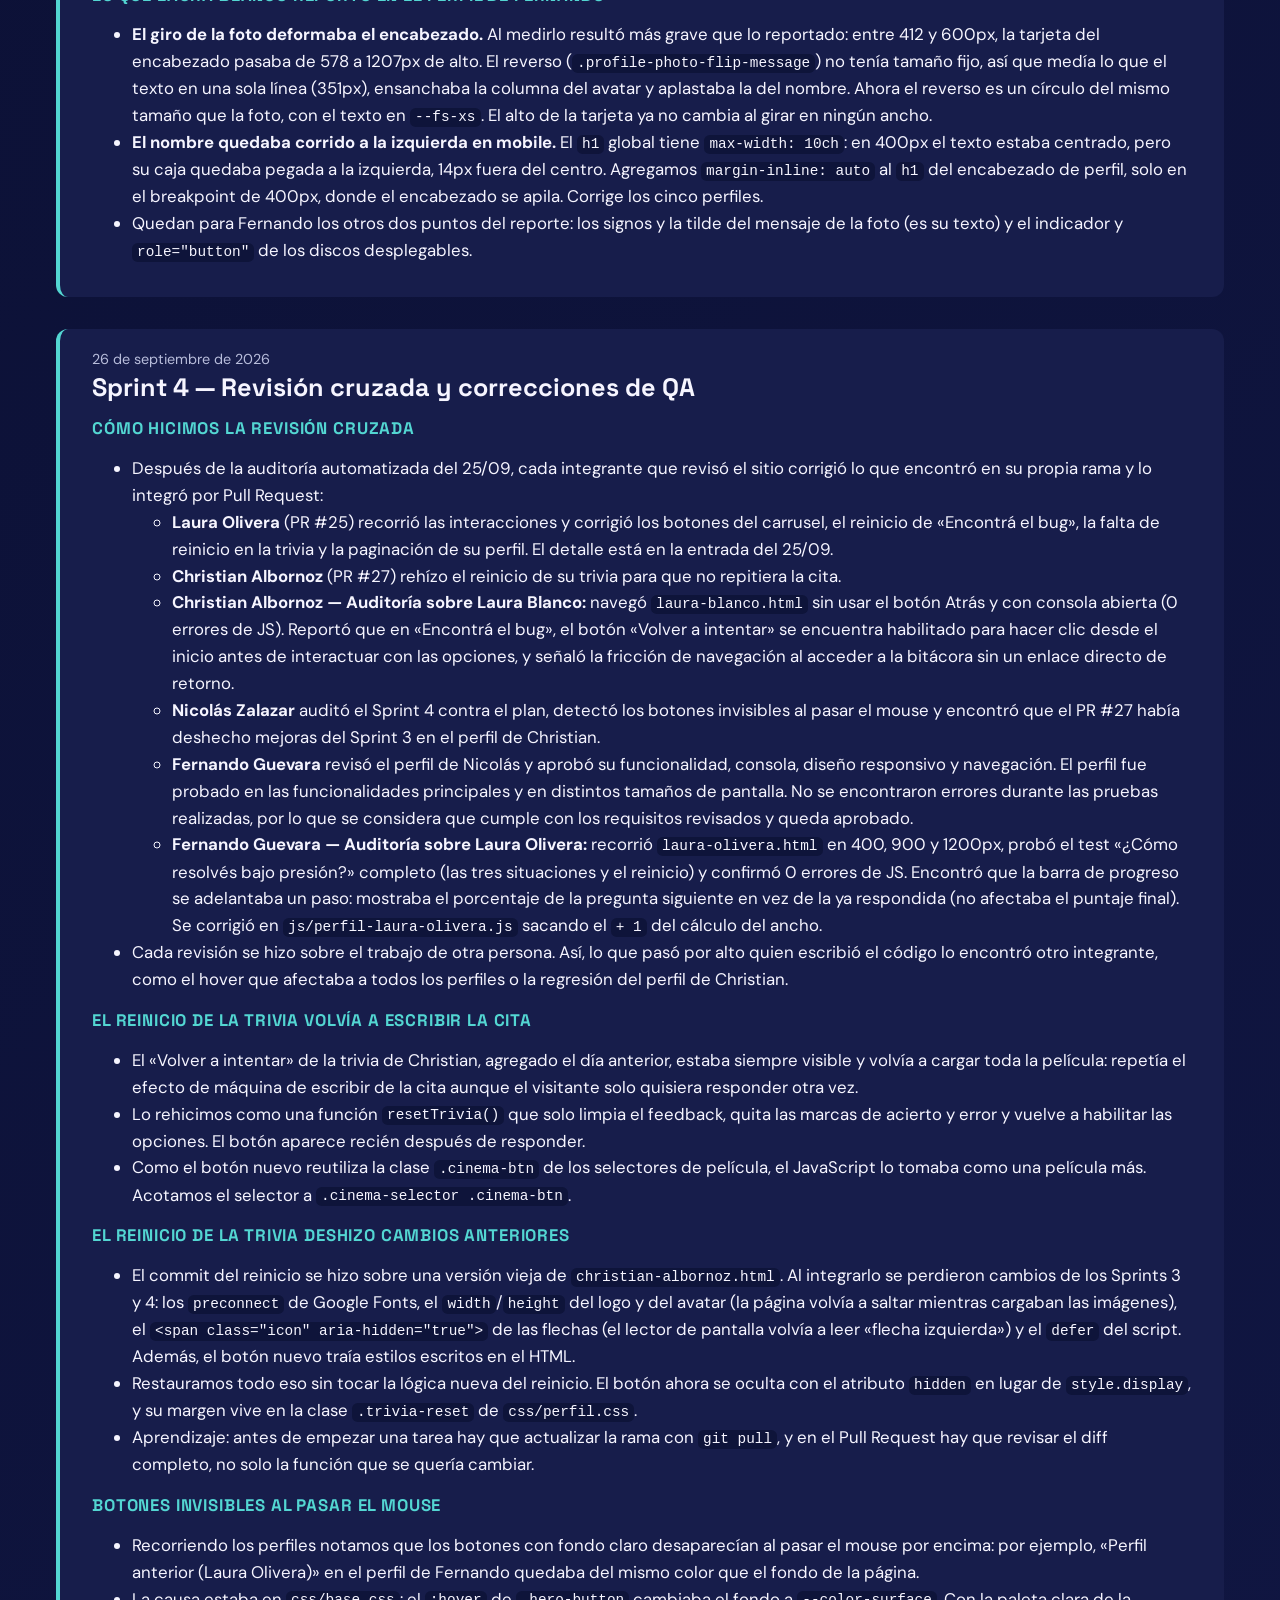
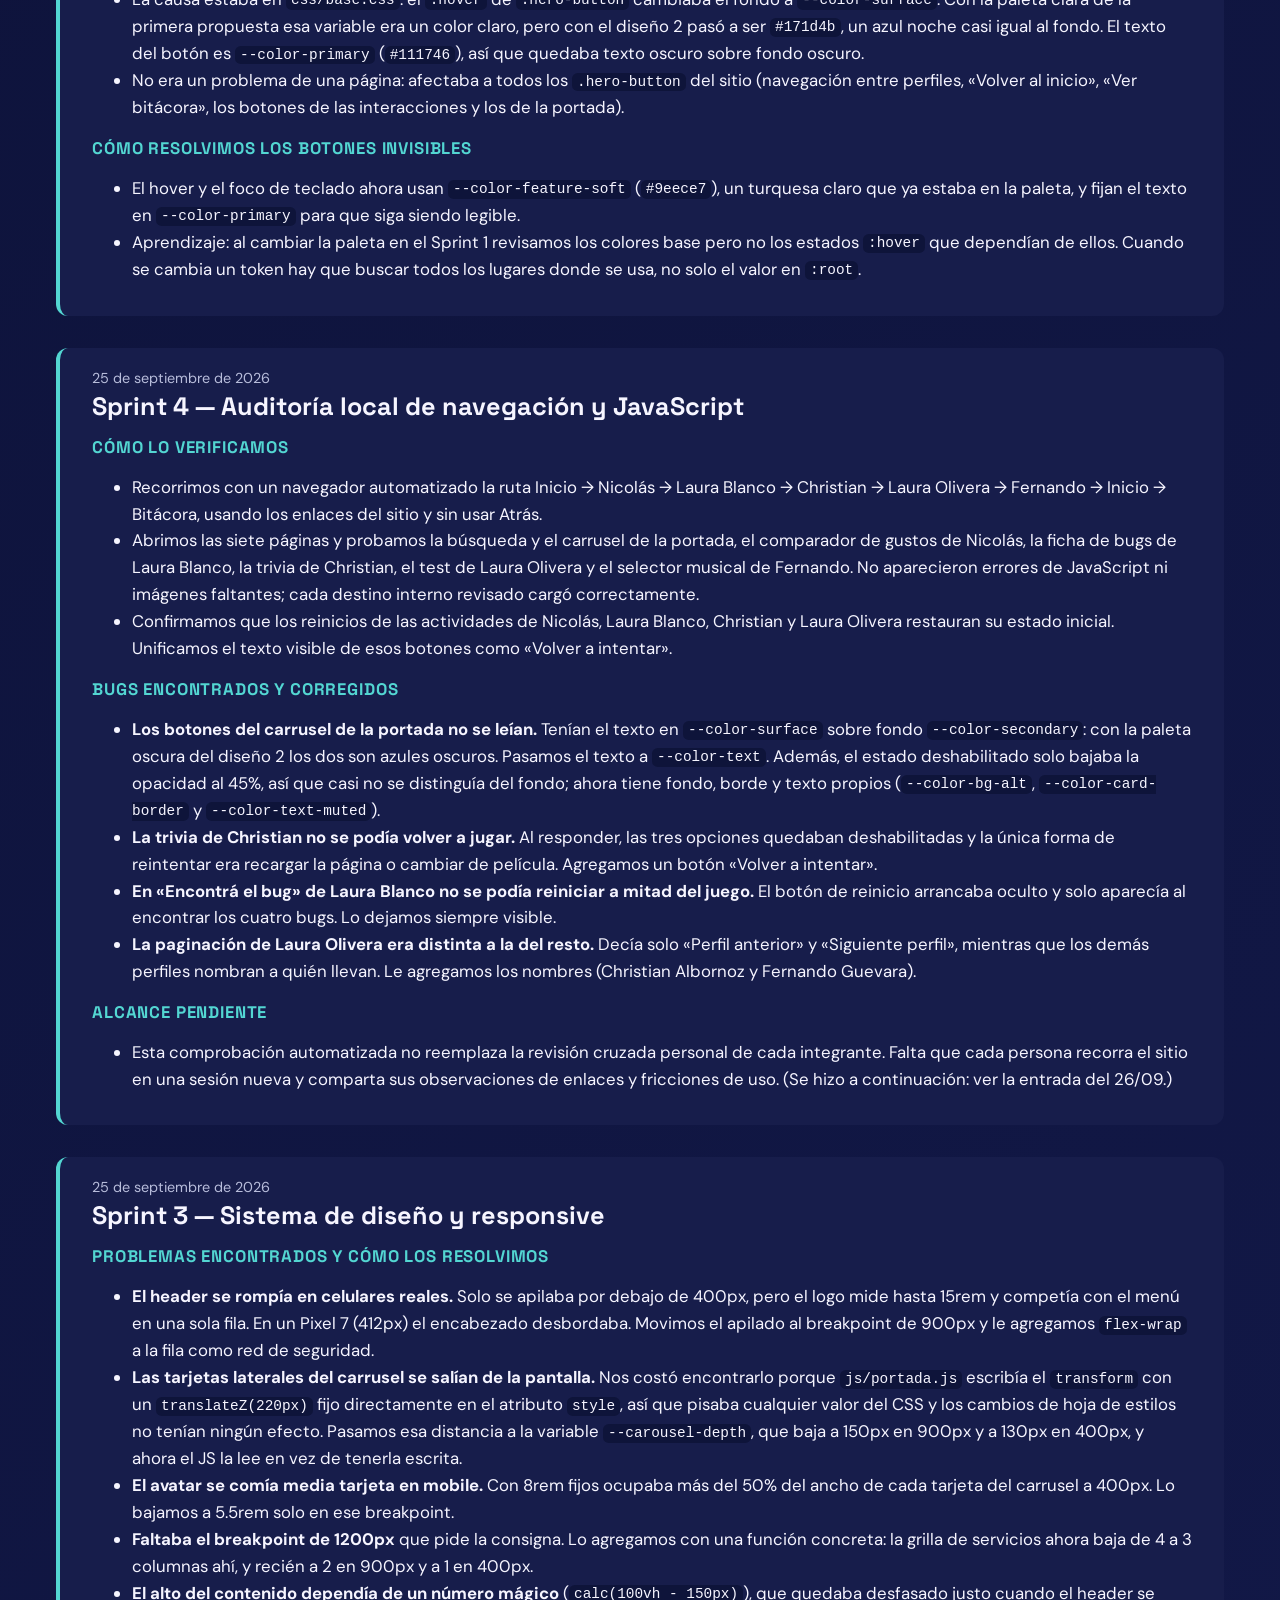
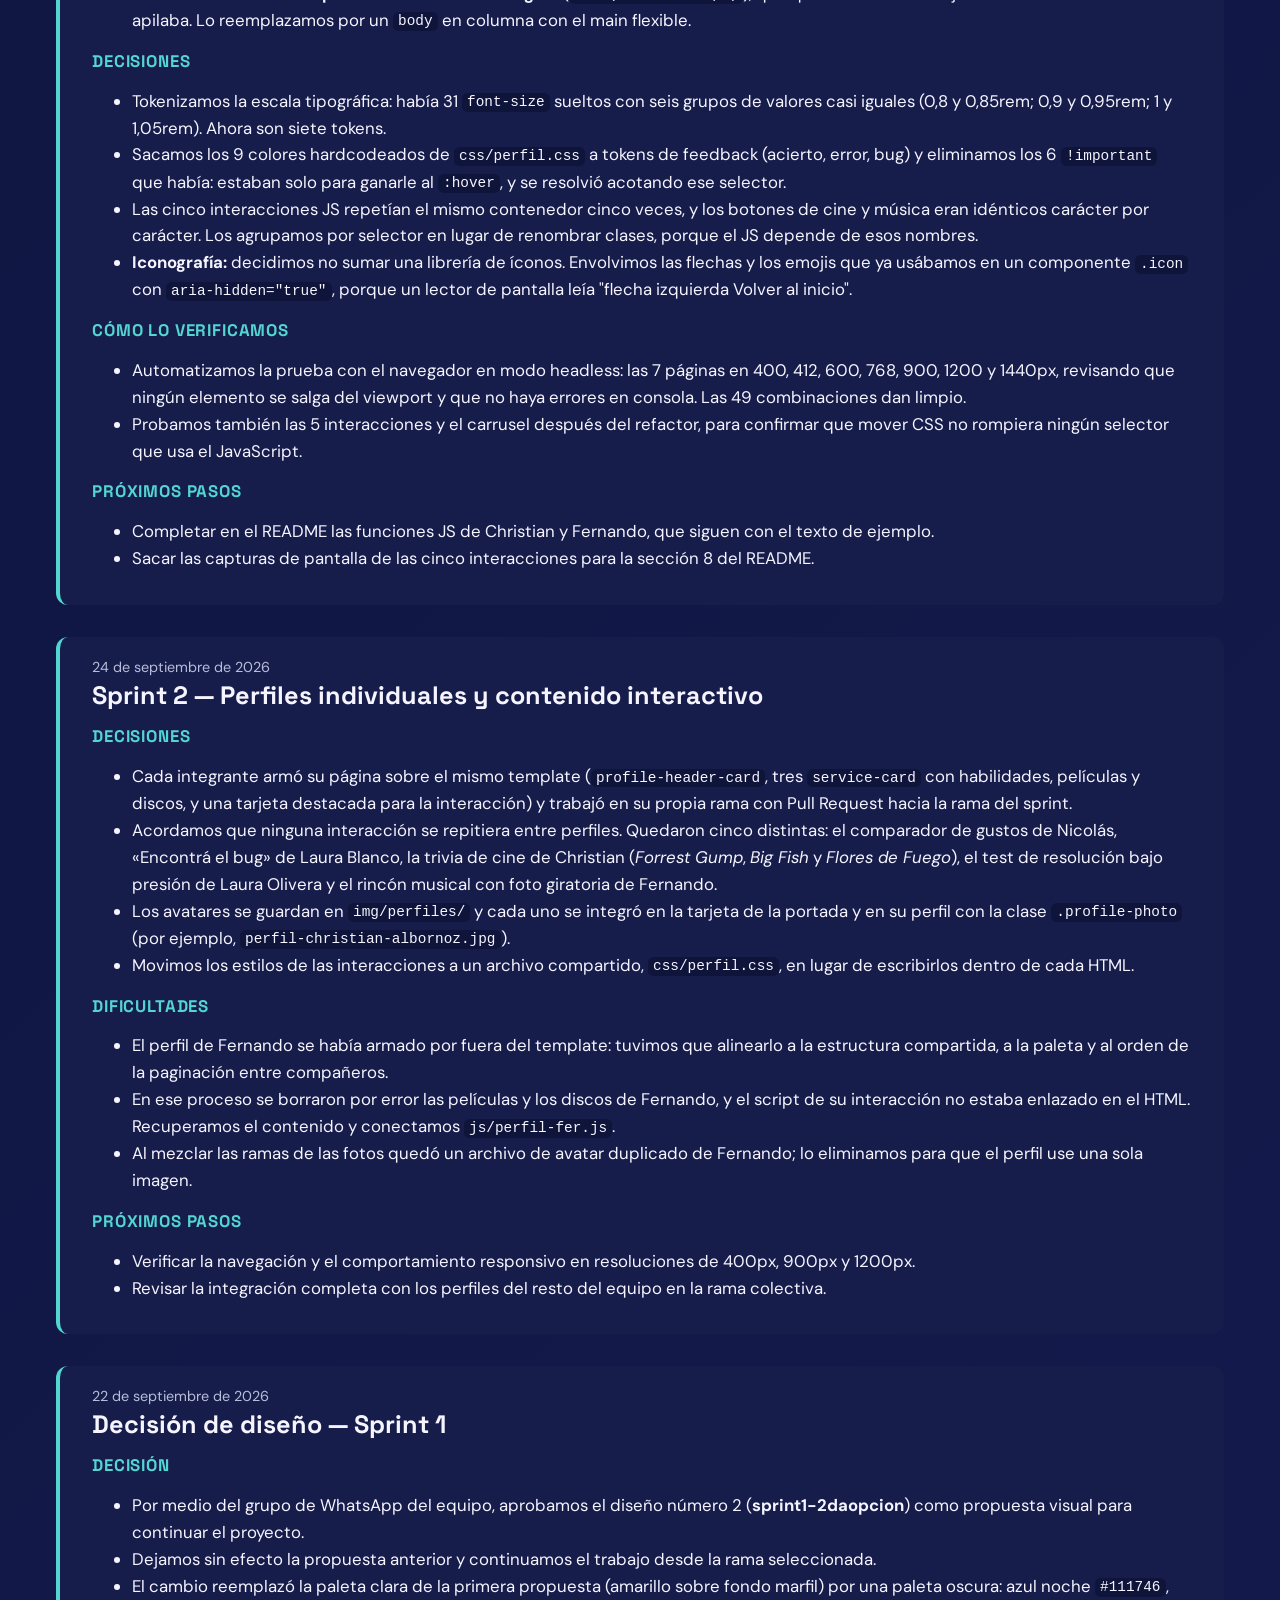
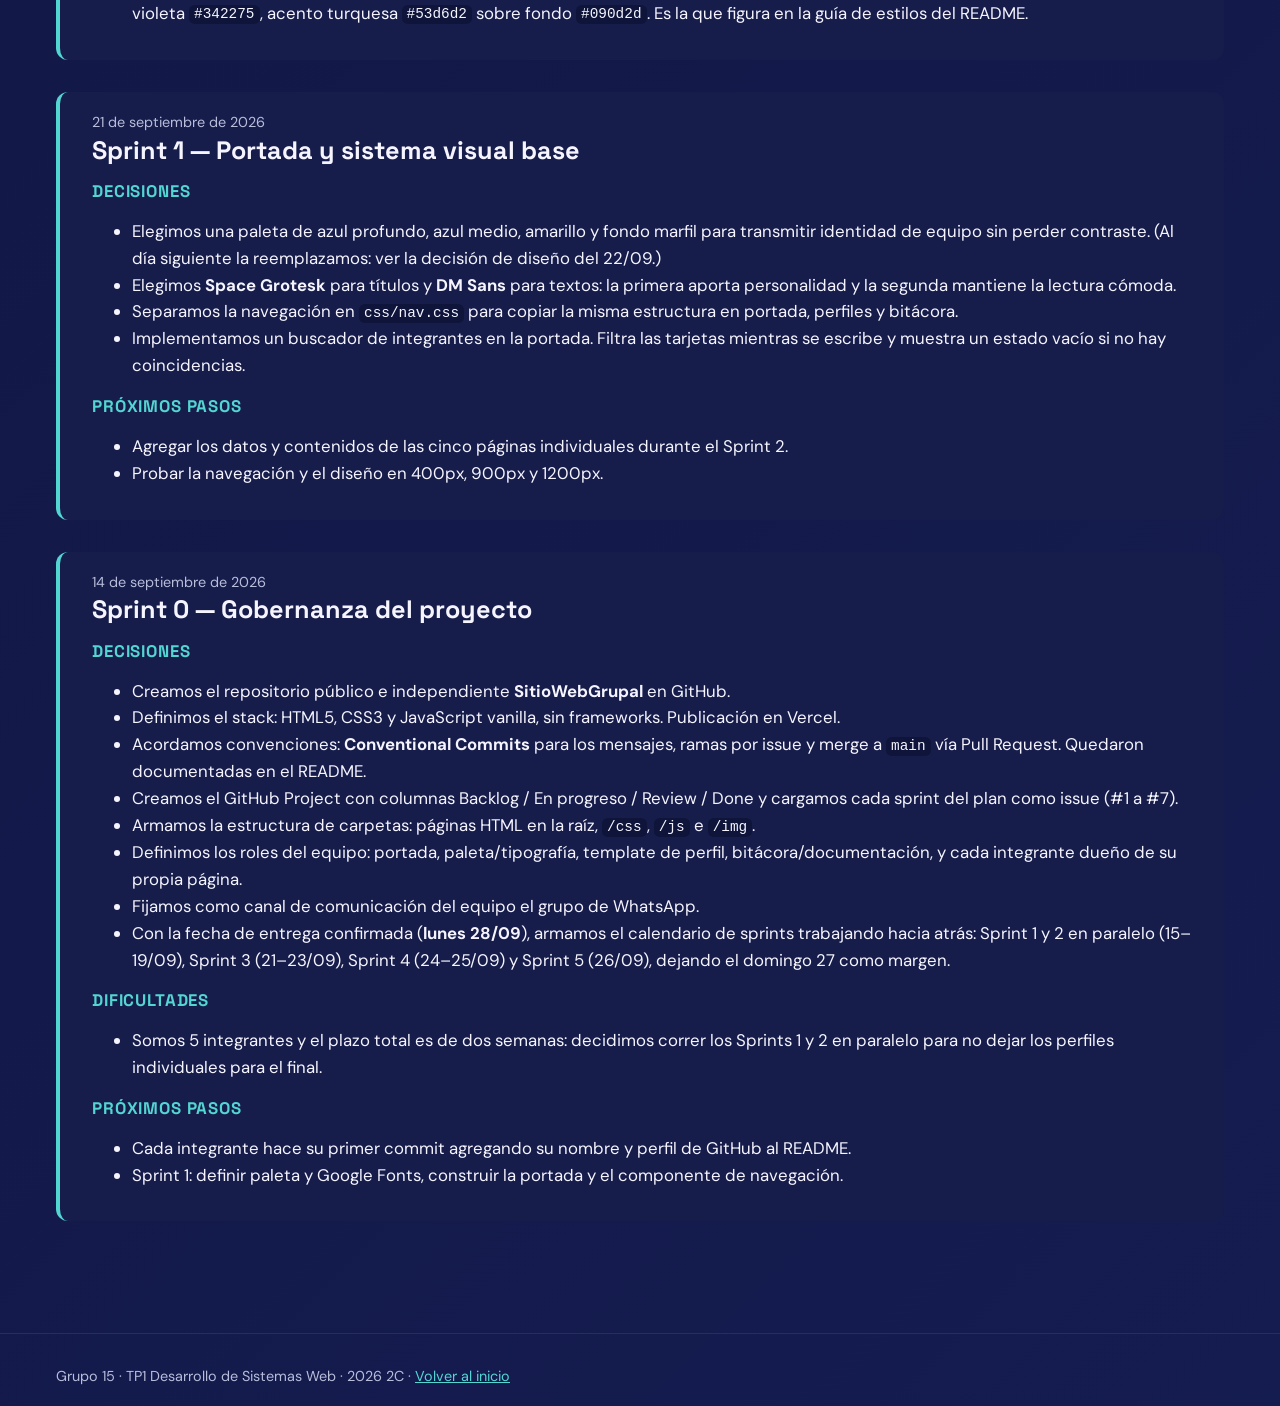
==== commit 41937543: "feat: agregar favicon y rehacer las capturas del readme - Crear img/favicon.svg («15» con el degrada" ====
--- a/bitacora.html
+++ b/bitacora.html
@@ -5,6 +5,9 @@
   <meta charset="UTF-8">
   <meta name="viewport" content="width=device-width, initial-scale=1.0">
   <title>Bitácora de desarrollo — Grupo 15</title>
+  <link rel="icon" href="img/favicon.svg" type="image/svg+xml">
+  <link rel="icon" href="favicon.ico" sizes="48x48">
+  <link rel="apple-touch-icon" href="img/apple-touch-icon.png">
   <link rel="preconnect" href="https://fonts.googleapis.com">
   <link rel="preconnect" href="https://fonts.gstatic.com" crossorigin>
   <link
@@ -53,6 +56,51 @@
       </nav>
 
       <!-- Las entradas conservan su fecha; las decisiones de diseño se registran por separado. -->
+
+      <article class="bitacora-entry">
+        <time datetime="2026-09-27">27 de septiembre de 2026</time>
+        <h2>Sprint 4 — Favicon del sitio</h2>
+
+        <h3>Problema</h3>
+        <ul>
+          <li>
+            El sitio no tenía ícono: la pestaña mostraba el genérico del navegador y cada primera carga pedía
+            <code>/favicon.ico</code> y recibía un 404 que aparecía en la consola.
+          </li>
+        </ul>
+
+        <h3>Decisiones</h3>
+        <ul>
+          <li>
+            Diseñamos un «15» (nuestro número de grupo) sobre un cuadrado redondeado con el mismo degradado del
+            hero (<code>#151e5c</code> → <code>#29256f</code> → <code>#4b267f</code>). El «1» va en
+            <code>--color-text</code> y el «5» en el turquesa de acento <code>#53d6d2</code>, para que se
+            reconozca como parte de la misma identidad visual.
+          </li>
+          <li>
+            Los números están dibujados con trazos y no con texto, porque un favicon no carga las fuentes de
+            Google y cambiaría de tipografía según el equipo.
+          </li>
+          <li>
+            Usamos tres archivos: <code>img/favicon.svg</code> como ícono principal, <code>favicon.ico</code>
+            en la raíz (16, 32 y 48&nbsp;px) como respaldo para navegadores sin soporte de SVG y
+            <code>img/apple-touch-icon.png</code> (180&nbsp;px) para accesos directos en iOS.
+          </li>
+        </ul>
+
+        <h3>Cómo lo verificamos</h3>
+        <ul>
+          <li>
+            Revisamos el ícono en 16, 32, 64 y 128&nbsp;px sobre pestañas claras y oscuras: el «15» se lee
+            incluso en el tamaño más chico.
+          </li>
+          <li>
+            Agregamos los enlaces en el <code>&lt;head&gt;</code> de las siete páginas y comprobamos que los
+            tres archivos respondieran 200 en cada una; el 404 dejó de aparecer. También sumamos los archivos
+            a la estructura de carpetas del README.
+          </li>
+        </ul>
+      </article>
 
       <article class="bitacora-entry">
         <time datetime="2026-09-27">27 de septiembre de 2026</time>
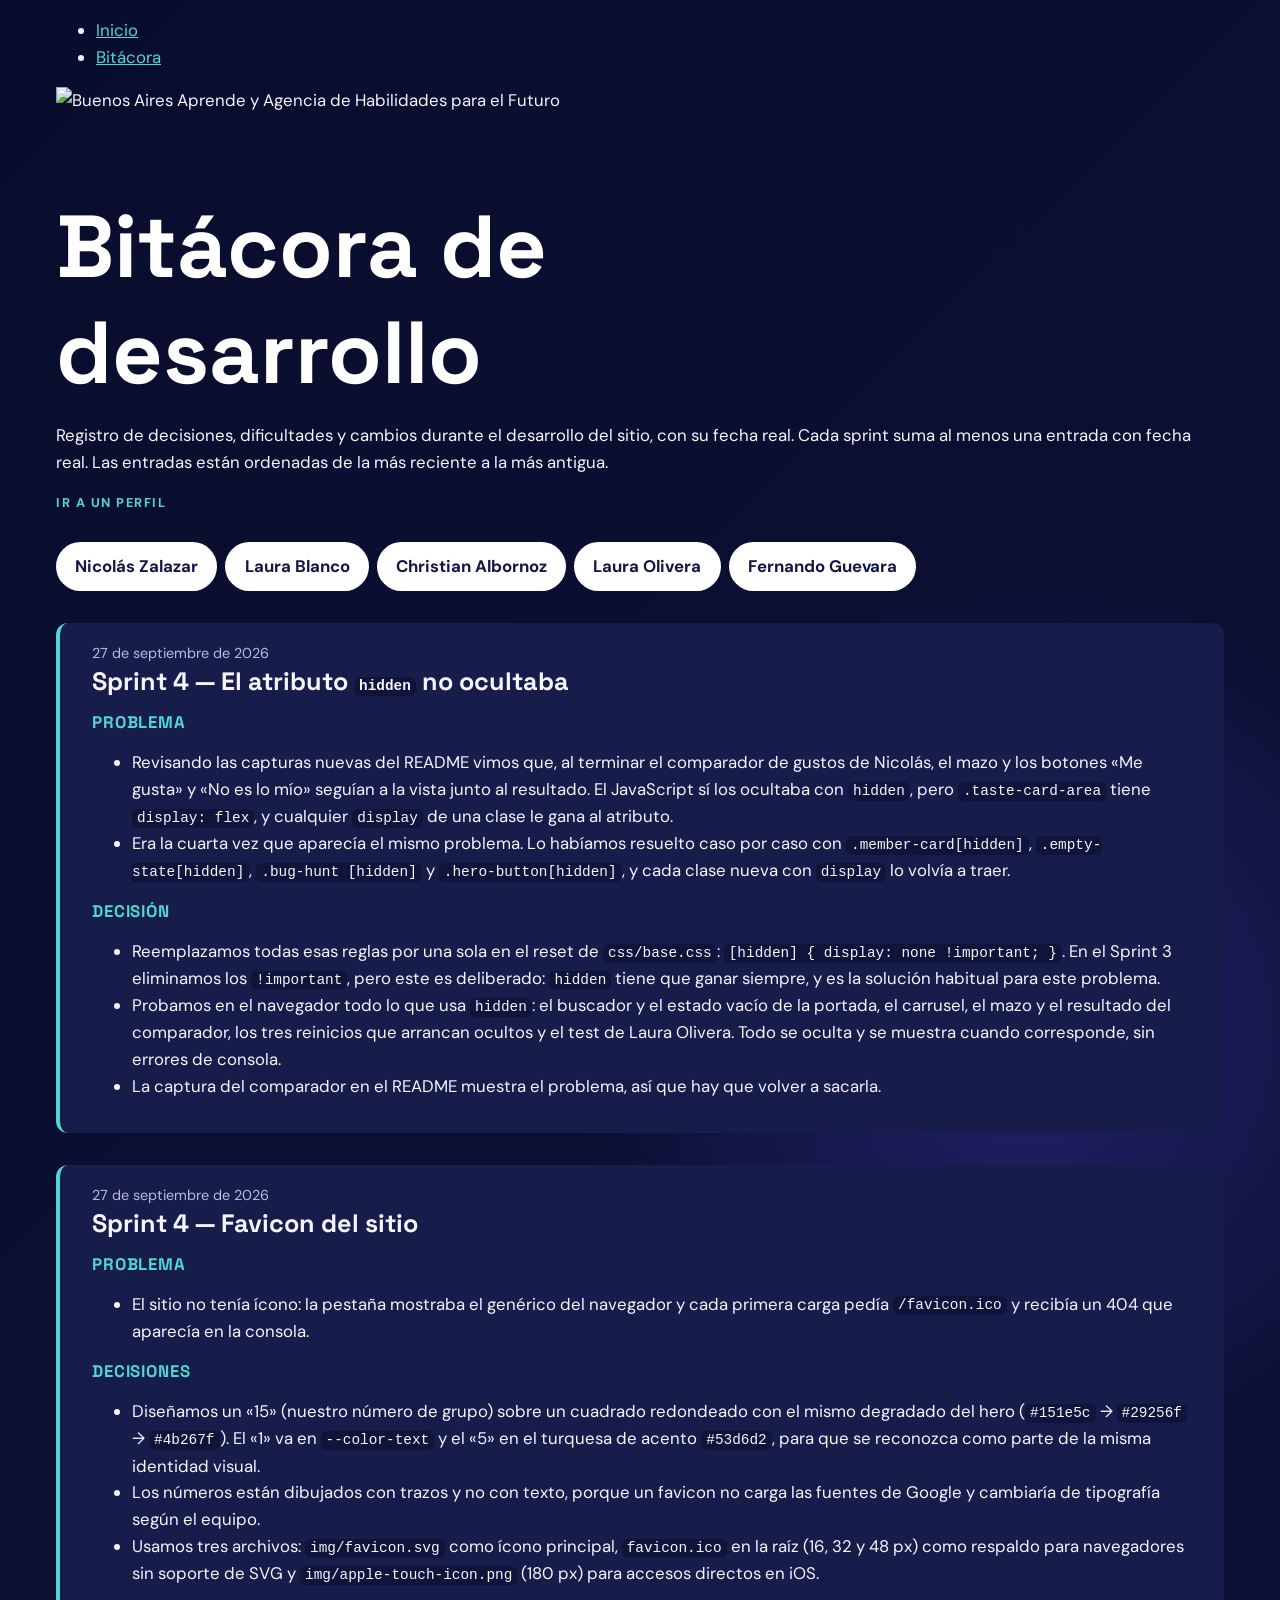
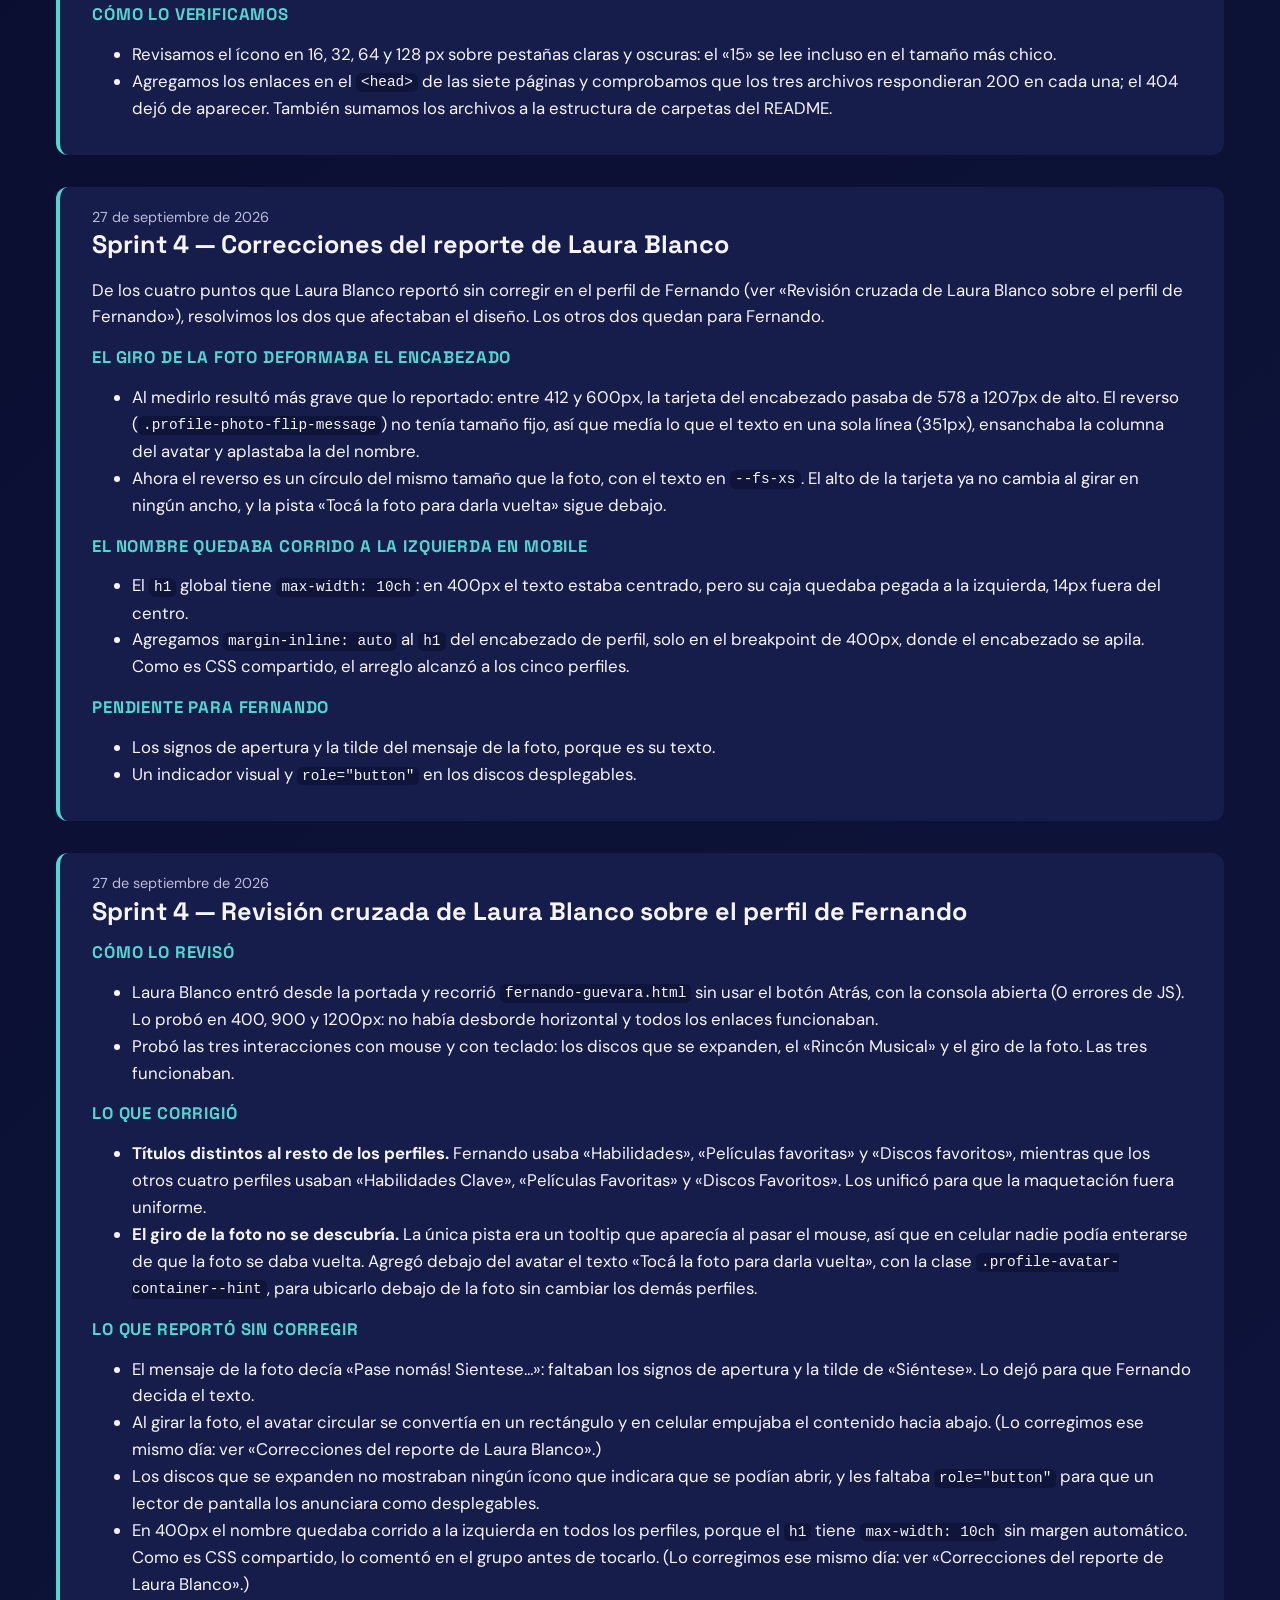
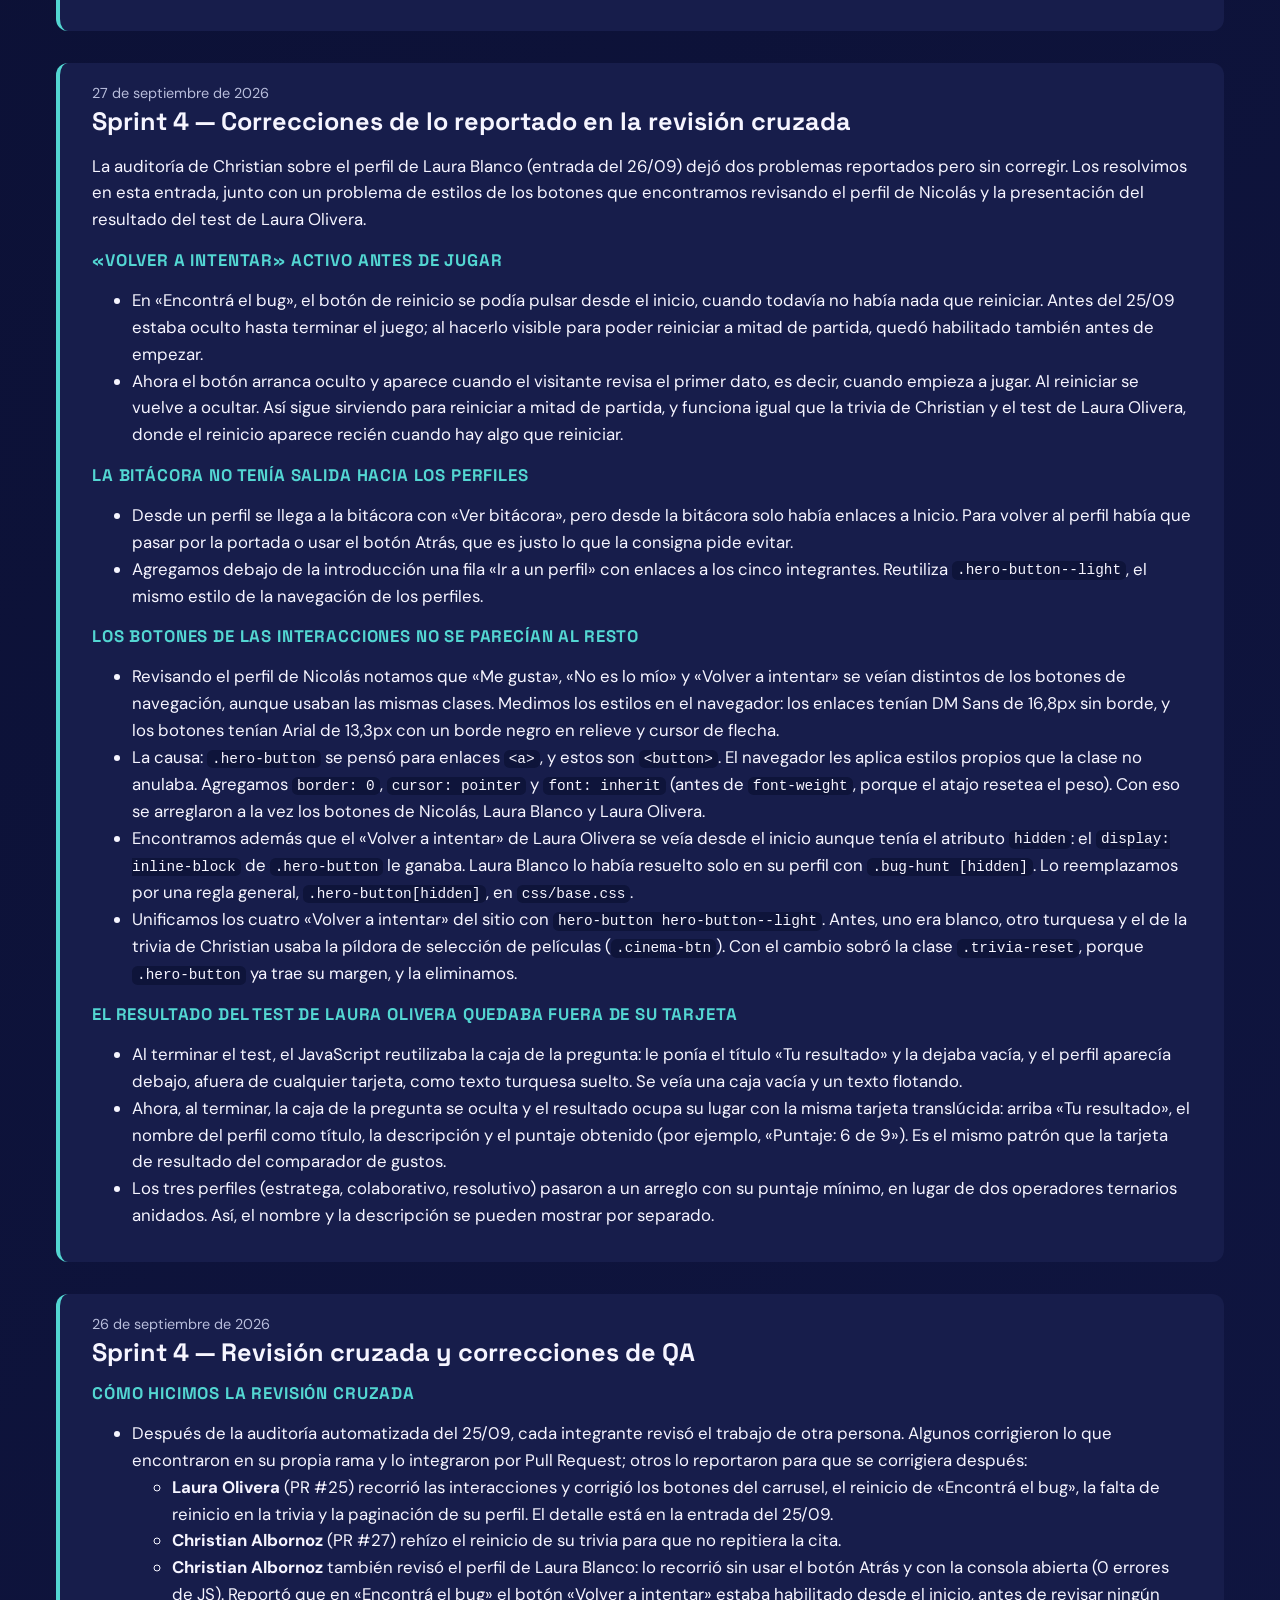
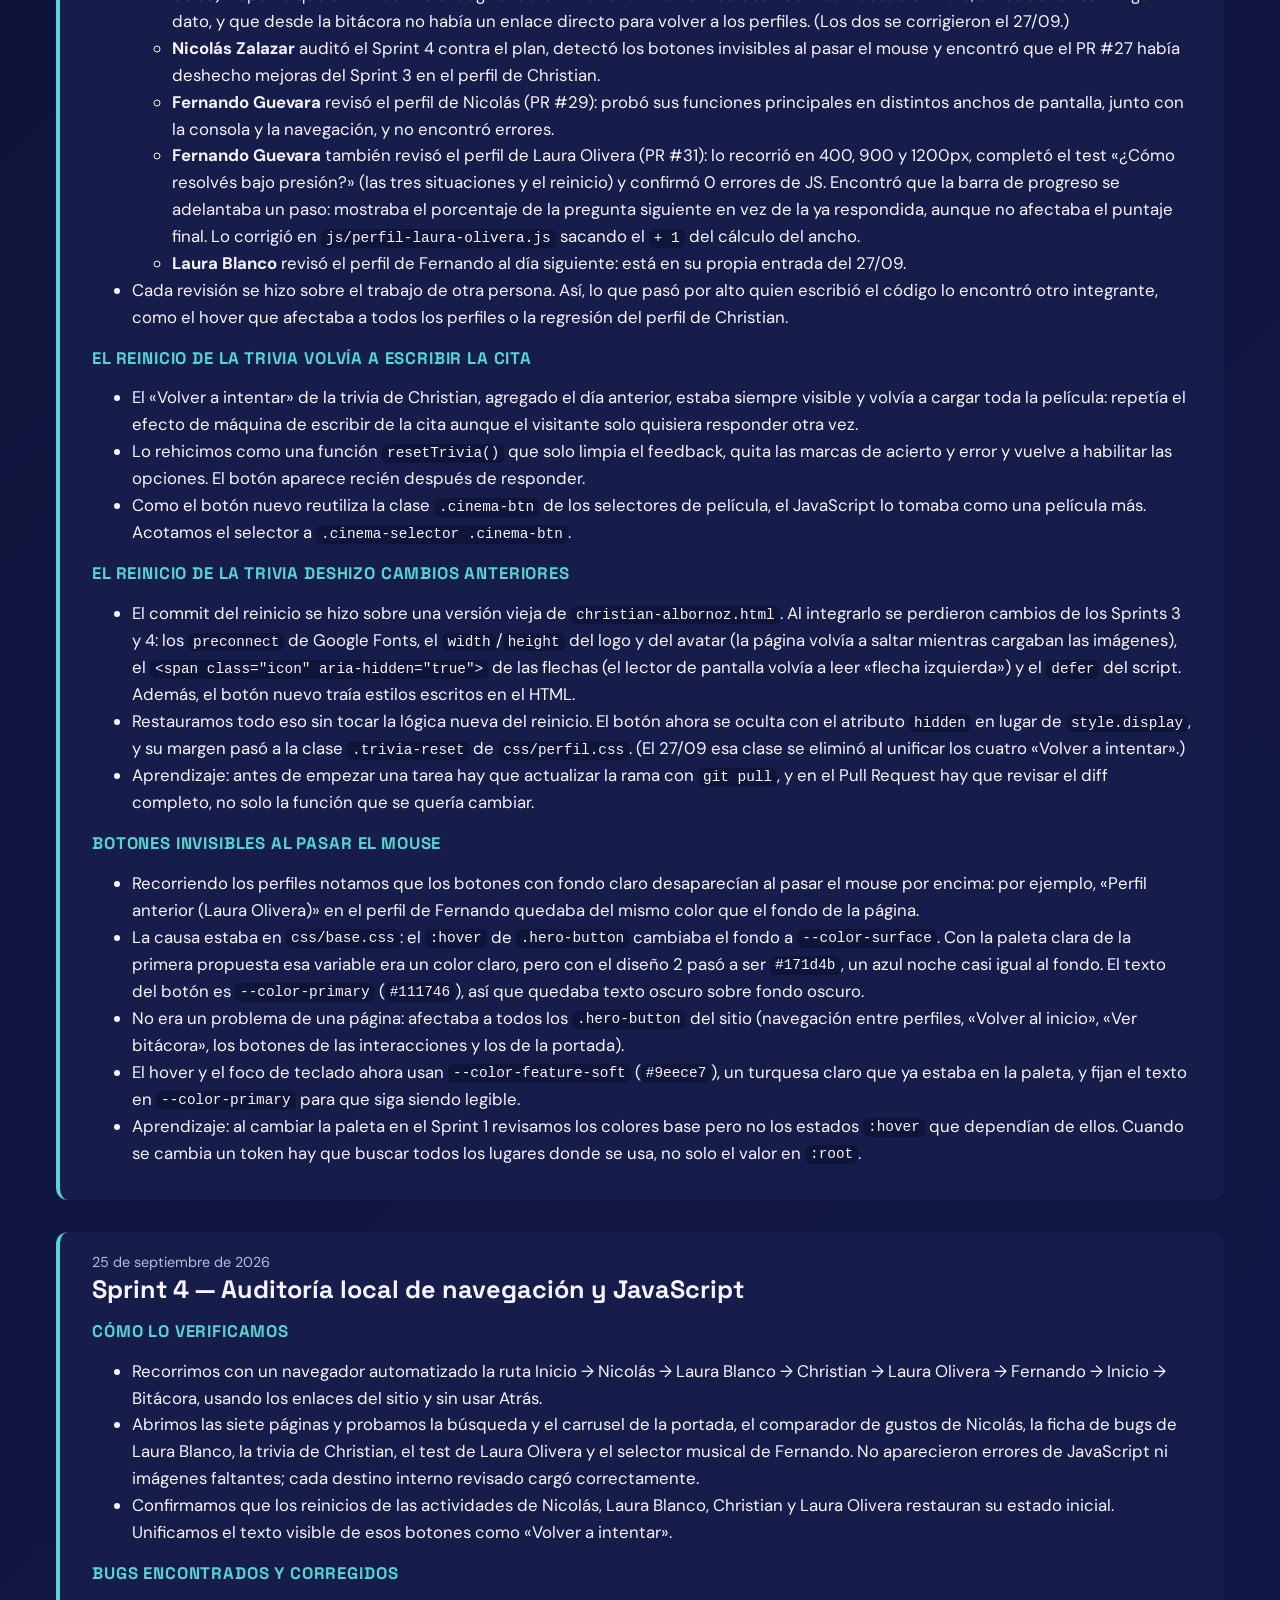
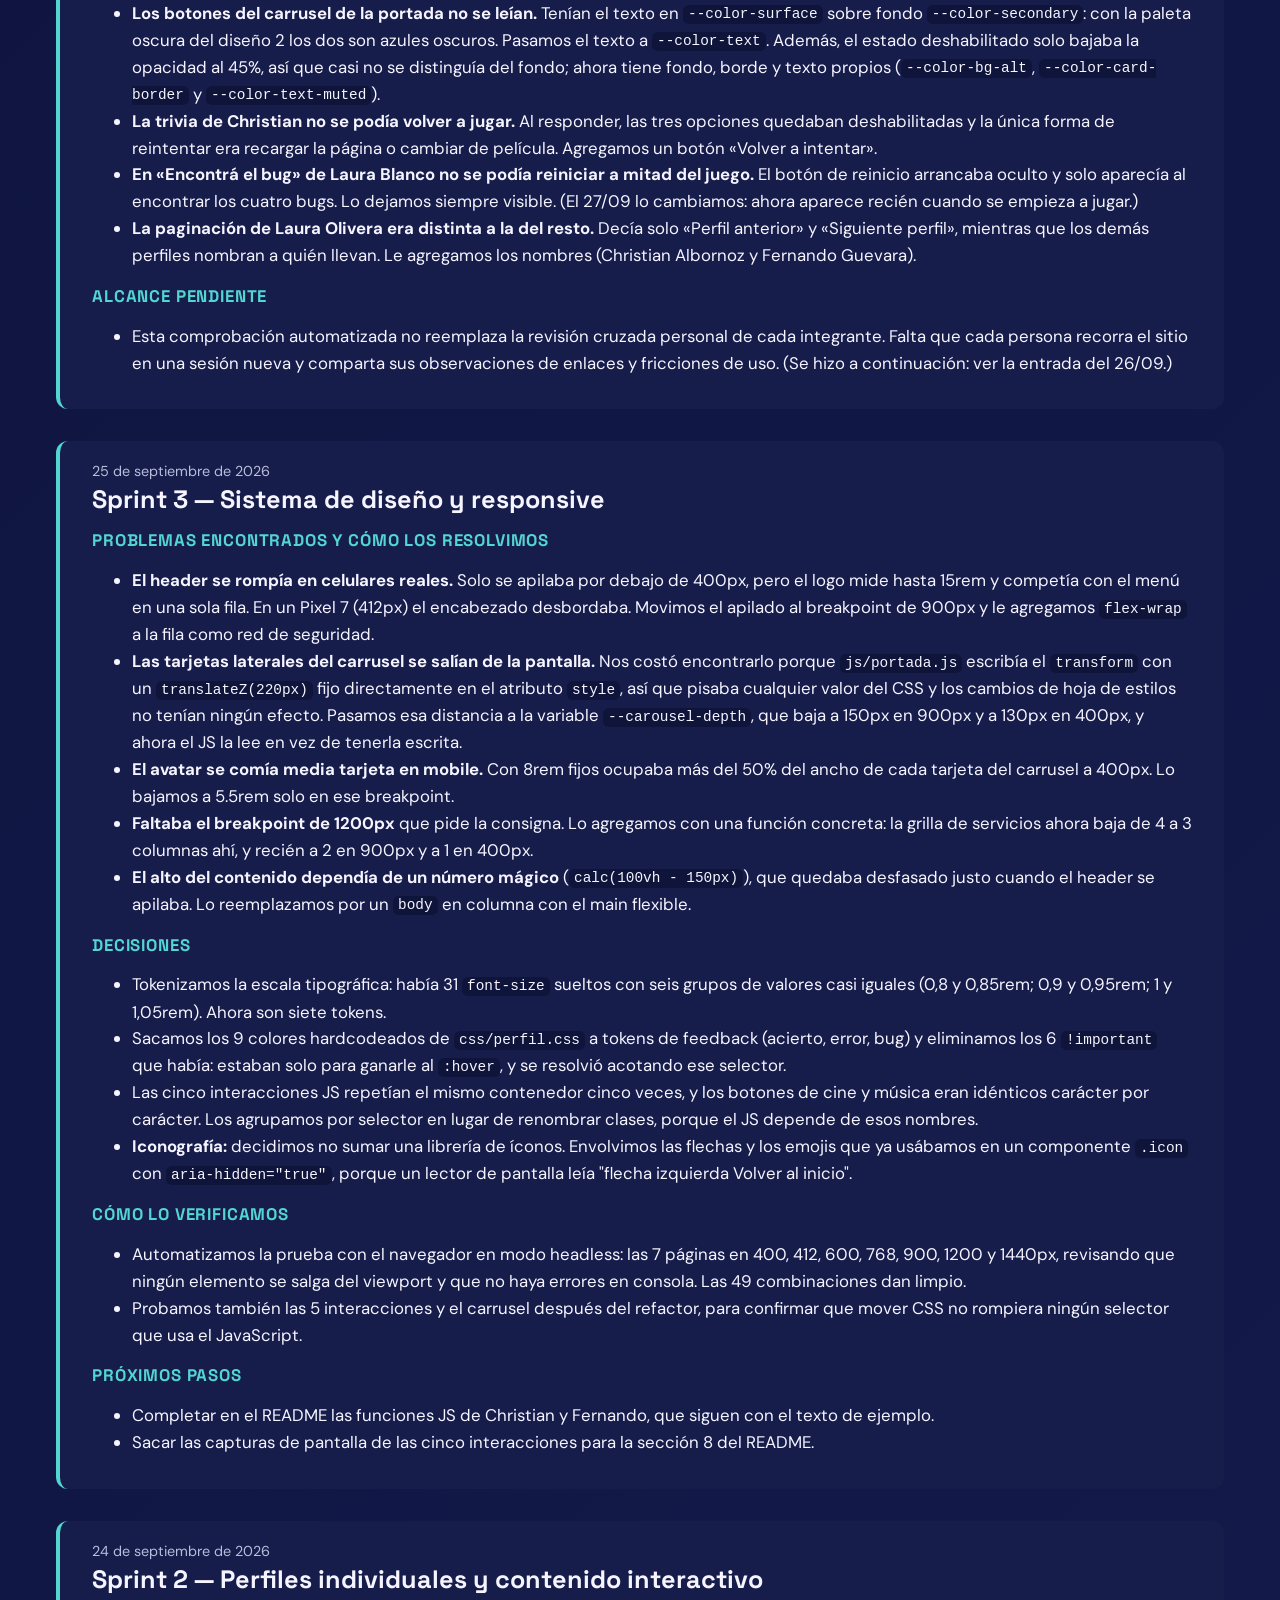
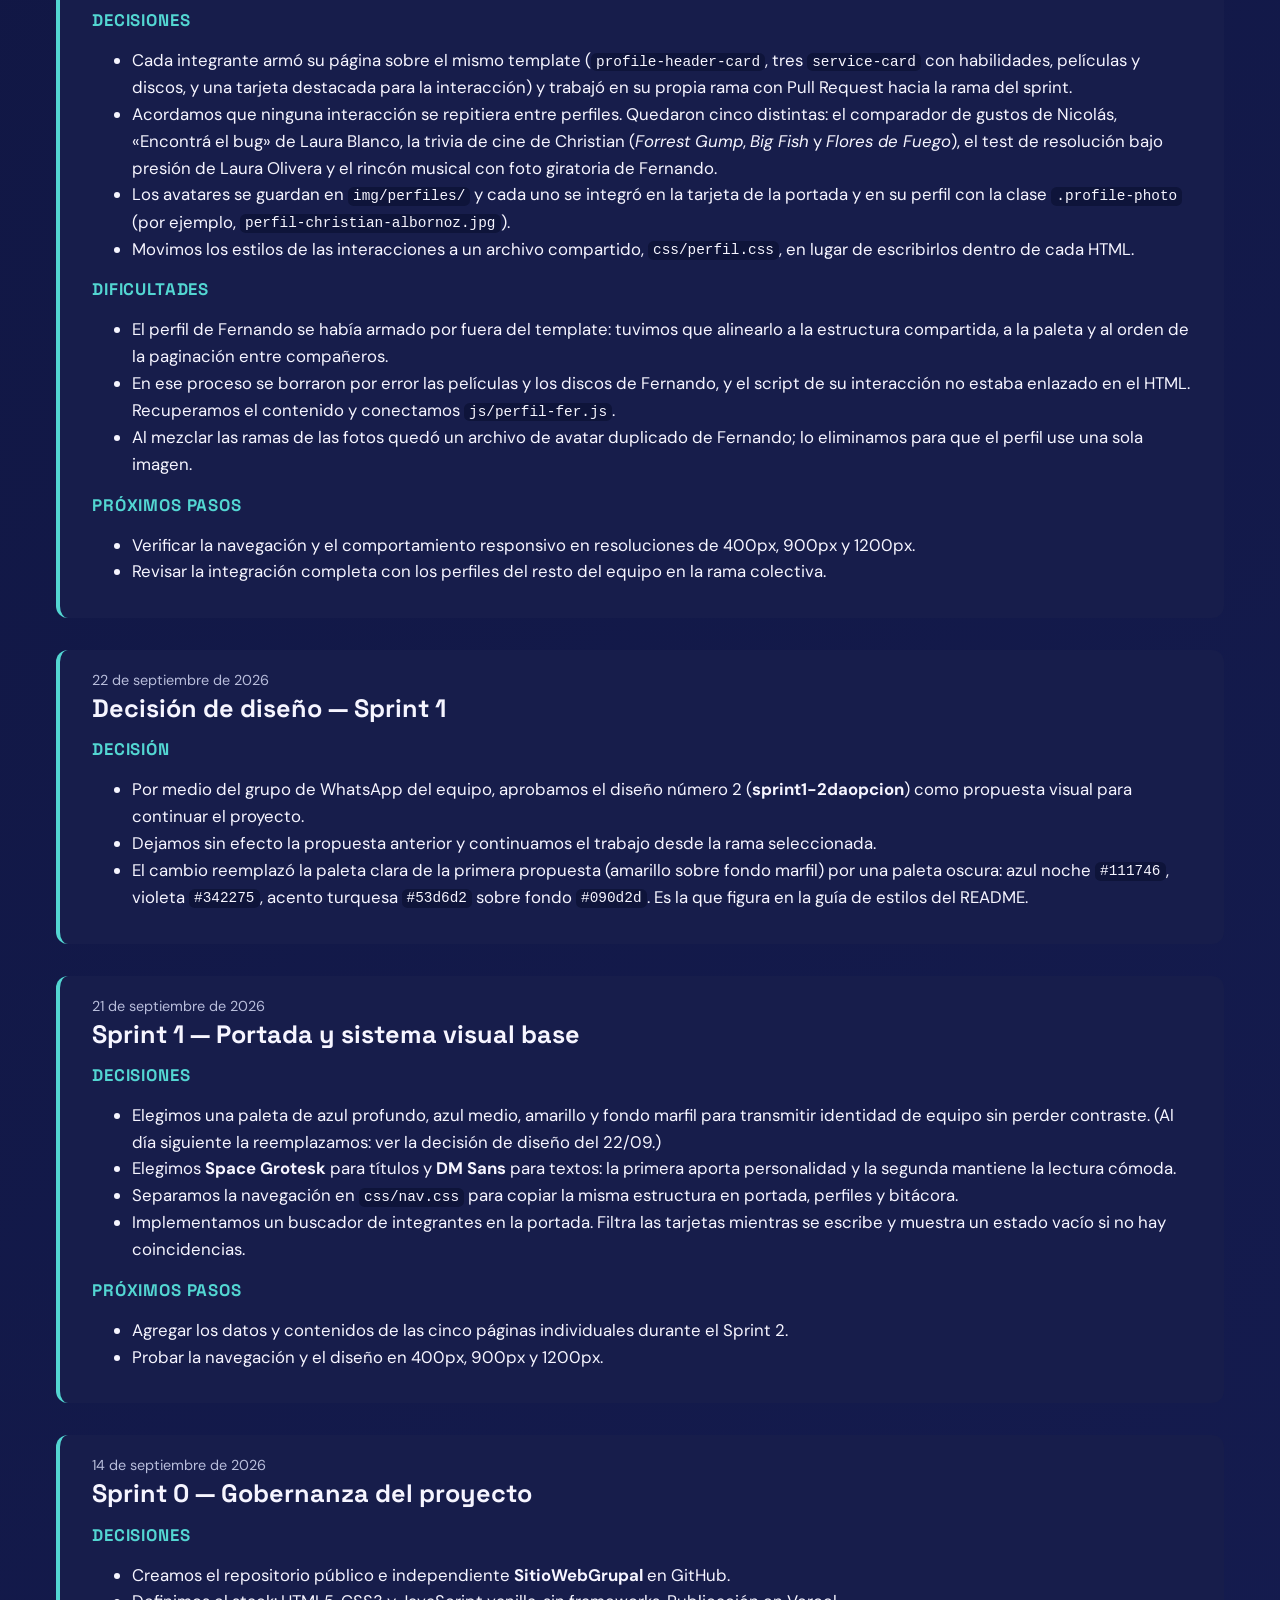
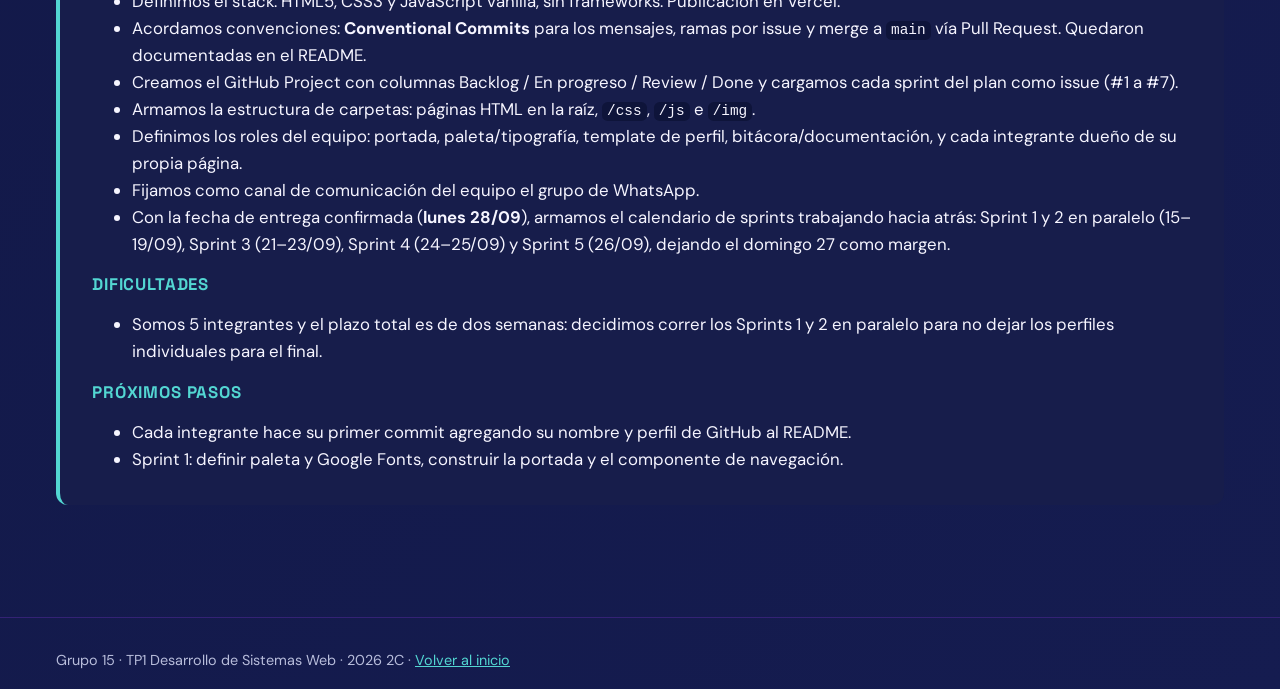
==== commit 1e3e55f9: "fix: hacer que hidden oculte siempre y recuperar la bitácora ordenada del sprint 4" ====
--- a/bitacora.html
+++ b/bitacora.html
@@ -59,6 +59,45 @@
 
       <article class="bitacora-entry">
         <time datetime="2026-09-27">27 de septiembre de 2026</time>
+        <h2>Sprint 4 — El atributo <code>hidden</code> no ocultaba</h2>
+
+        <h3>Problema</h3>
+        <ul>
+          <li>
+            Revisando las capturas nuevas del README vimos que, al terminar el comparador de gustos de Nicolás,
+            el mazo y los botones «Me gusta» y «No es lo mío» seguían a la vista junto al resultado. El
+            JavaScript sí los ocultaba con <code>hidden</code>, pero <code>.taste-card-area</code> tiene
+            <code>display: flex</code>, y cualquier <code>display</code> de una clase le gana al atributo.
+          </li>
+          <li>
+            Era la cuarta vez que aparecía el mismo problema. Lo habíamos resuelto caso por caso con
+            <code>.member-card[hidden]</code>, <code>.empty-state[hidden]</code>, <code>.bug-hunt [hidden]</code>
+            y <code>.hero-button[hidden]</code>, y cada clase nueva con <code>display</code> lo volvía a traer.
+          </li>
+        </ul>
+
+        <h3>Decisión</h3>
+        <ul>
+          <li>
+            Reemplazamos todas esas reglas por una sola en el reset de <code>css/base.css</code>:
+            <code>[hidden] { display: none !important; }</code>. En el Sprint 3 eliminamos los
+            <code>!important</code>, pero este es deliberado: <code>hidden</code> tiene que ganar siempre, y es
+            la solución habitual para este problema.
+          </li>
+          <li>
+            Probamos en el navegador todo lo que usa <code>hidden</code>: el buscador y el estado vacío de la
+            portada, el carrusel, el mazo y el resultado del comparador, los tres reinicios que arrancan
+            ocultos y el test de Laura Olivera. Todo se oculta y se muestra cuando corresponde, sin errores de
+            consola.
+          </li>
+          <li>
+            La captura del comparador en el README muestra el problema, así que hay que volver a sacarla.
+          </li>
+        </ul>
+      </article>
+
+      <article class="bitacora-entry">
+        <time datetime="2026-09-27">27 de septiembre de 2026</time>
         <h2>Sprint 4 — Favicon del sitio</h2>
 
         <h3>Problema</h3>
@@ -104,56 +143,100 @@
 
       <article class="bitacora-entry">
         <time datetime="2026-09-27">27 de septiembre de 2026</time>
+        <h2>Sprint 4 — Correcciones del reporte de Laura Blanco</h2>
+
+        <p>
+          De los cuatro puntos que Laura Blanco reportó sin corregir en el perfil de Fernando (ver «Revisión
+          cruzada de Laura Blanco sobre el perfil de Fernando»), resolvimos los dos que afectaban el diseño. Los otros dos quedan para Fernando.
+        </p>
+
+        <h3>El giro de la foto deformaba el encabezado</h3>
+        <ul>
+          <li>
+            Al medirlo resultó más grave que lo reportado: entre 412 y 600px, la tarjeta del encabezado pasaba de
+            578 a 1207px de alto. El reverso (<code>.profile-photo-flip-message</code>) no tenía tamaño fijo, así
+            que medía lo que el texto en una sola línea (351px), ensanchaba la columna del avatar y aplastaba la
+            del nombre.
+          </li>
+          <li>
+            Ahora el reverso es un círculo del mismo tamaño que la foto, con el texto en <code>--fs-xs</code>. El
+            alto de la tarjeta ya no cambia al girar en ningún ancho, y la pista «Tocá la foto para darla vuelta»
+            sigue debajo.
+          </li>
+        </ul>
+
+        <h3>El nombre quedaba corrido a la izquierda en mobile</h3>
+        <ul>
+          <li>
+            El <code>h1</code> global tiene <code>max-width: 10ch</code>: en 400px el texto estaba centrado, pero
+            su caja quedaba pegada a la izquierda, 14px fuera del centro.
+          </li>
+          <li>
+            Agregamos <code>margin-inline: auto</code> al <code>h1</code> del encabezado de perfil, solo en el
+            breakpoint de 400px, donde el encabezado se apila. Como es CSS compartido, el arreglo alcanzó a los
+            cinco perfiles.
+          </li>
+        </ul>
+
+        <h3>Pendiente para Fernando</h3>
+        <ul>
+          <li>Los signos de apertura y la tilde del mensaje de la foto, porque es su texto.</li>
+          <li>Un indicador visual y <code>role="button"</code> en los discos desplegables.</li>
+        </ul>
+      </article>
+
+      <article class="bitacora-entry">
+        <time datetime="2026-09-27">27 de septiembre de 2026</time>
         <h2>Sprint 4 — Revisión cruzada de Laura Blanco sobre el perfil de Fernando</h2>
 
-        <h3>Cómo lo revisé</h3>
-        <ul>
-          <li>
-            Entré desde la portada y recorrí <code>fernando-guevara.html</code> sin usar el botón Atrás, con la
-            consola abierta (0 errores de JS). Lo probé en 400, 900 y 1200px: sin desborde horizontal y con
-            todos los enlaces funcionando.
-          </li>
-          <li>
-            Probé las tres interacciones con mouse y con teclado: los discos que se expanden, el «Rincón Musical»
-            y el giro de la foto. Las tres funcionan.
-          </li>
-        </ul>
-
-        <h3>Lo que corregí</h3>
+        <h3>Cómo lo revisó</h3>
+        <ul>
+          <li>
+            Laura Blanco entró desde la portada y recorrió <code>fernando-guevara.html</code> sin usar el botón Atrás, con
+            la consola abierta (0 errores de JS). Lo probó en 400, 900 y 1200px: no había desborde horizontal y
+            todos los enlaces funcionaban.
+          </li>
+          <li>
+            Probó las tres interacciones con mouse y con teclado: los discos que se expanden, el «Rincón Musical»
+            y el giro de la foto. Las tres funcionaban.
+          </li>
+        </ul>
+
+        <h3>Lo que corrigió</h3>
         <ul>
           <li>
             <strong>Títulos distintos al resto de los perfiles.</strong> Fernando usaba «Habilidades»,
-            «Películas favoritas» y «Discos favoritos», mientras que los otros cuatro perfiles usan
-            «Habilidades Clave», «Películas Favoritas» y «Discos Favoritos». Los unifiqué para que la maquetación
-            sea uniforme.
-          </li>
-          <li>
-            <strong>El giro de la foto no se descubría.</strong> La única pista era un tooltip que aparece al
-            pasar el mouse, así que en celular nadie podía enterarse de que la foto se da vuelta. Agregué debajo
+            «Películas favoritas» y «Discos favoritos», mientras que los otros cuatro perfiles usaban
+            «Habilidades Clave», «Películas Favoritas» y «Discos Favoritos». Los unificó para que la maquetación
+            fuera uniforme.
+          </li>
+          <li>
+            <strong>El giro de la foto no se descubría.</strong> La única pista era un tooltip que aparecía al
+            pasar el mouse, así que en celular nadie podía enterarse de que la foto se daba vuelta. Agregó debajo
             del avatar el texto «Tocá la foto para darla vuelta», con la clase
-            <code>.profile-avatar-container--hint</code> para que quede debajo de la foto sin cambiar los demás
+            <code>.profile-avatar-container--hint</code>, para ubicarlo debajo de la foto sin cambiar los demás
             perfiles.
           </li>
         </ul>
 
-        <h3>Lo que reporté sin corregir</h3>
-        <ul>
-          <li>
-            El mensaje de la foto dice «Pase nomás! Sientese…»: faltan los signos de apertura y la tilde de
-            «Siéntese». Lo dejé para que Fernando decida el texto.
-          </li>
-          <li>
-            Al girar la foto, el avatar circular se convierte en un rectángulo y en celular empuja el contenido
-            hacia abajo.
-          </li>
-          <li>
-            Los discos que se expanden no muestran ningún ícono que indique que se pueden abrir, y les falta
-            <code>role="button"</code> para que un lector de pantalla los anuncie como desplegables.
-          </li>
-          <li>
-            General para todos los perfiles: en 400px el nombre queda corrido a la izquierda, porque el
-            <code>h1</code> tiene <code>max-width: 10ch</code> sin margen automático. Como es CSS compartido,
-            lo comenté en el grupo antes de tocarlo.
+        <h3>Lo que reportó sin corregir</h3>
+        <ul>
+          <li>
+            El mensaje de la foto decía «Pase nomás! Sientese…»: faltaban los signos de apertura y la tilde de
+            «Siéntese». Lo dejó para que Fernando decida el texto.
+          </li>
+          <li>
+            Al girar la foto, el avatar circular se convertía en un rectángulo y en celular empujaba el contenido
+            hacia abajo. (Lo corregimos ese mismo día: ver «Correcciones del reporte de Laura Blanco».)
+          </li>
+          <li>
+            Los discos que se expanden no mostraban ningún ícono que indicara que se podían abrir, y les faltaba
+            <code>role="button"</code> para que un lector de pantalla los anunciara como desplegables.
+          </li>
+          <li>
+            En 400px el nombre quedaba corrido a la izquierda en todos los perfiles, porque el <code>h1</code>
+            tiene <code>max-width: 10ch</code> sin margen automático. Como es CSS compartido, lo comentó en el
+            grupo antes de tocarlo. (Lo corregimos ese mismo día: ver «Correcciones del reporte de Laura Blanco».)
           </li>
         </ul>
       </article>
@@ -164,8 +247,9 @@
 
         <p>
           La auditoría de Christian sobre el perfil de Laura Blanco (entrada del 26/09) dejó dos problemas
-          reportados pero sin corregir. Los resolvimos acá, junto con un problema de estilos de los botones
-          que encontramos revisando el perfil de Nicolás y la presentación del resultado del test de Laura Olivera.
+          reportados pero sin corregir. Los resolvimos en esta entrada, junto con un problema de estilos de los
+          botones que encontramos revisando el perfil de Nicolás y la presentación del resultado del test de Laura
+          Olivera.
         </p>
 
         <h3>«Volver a intentar» activo antes de jugar</h3>
@@ -244,29 +328,6 @@
             separado.
           </li>
         </ul>
-
-        <h3>Lo que Laura Blanco reportó en el perfil de Fernando</h3>
-        <ul>
-          <li>
-            <strong>El giro de la foto deformaba el encabezado.</strong> Al medirlo resultó más grave que lo
-            reportado: entre 412 y 600px, la tarjeta del encabezado pasaba de 578 a 1207px de alto. El reverso
-            (<code>.profile-photo-flip-message</code>) no tenía tamaño fijo, así que medía lo que el texto en una
-            sola línea (351px), ensanchaba la columna del avatar y aplastaba la del nombre. Ahora el reverso es
-            un círculo del mismo tamaño que la foto, con el texto en <code>--fs-xs</code>. El alto de la tarjeta
-            ya no cambia al girar en ningún ancho.
-          </li>
-          <li>
-            <strong>El nombre quedaba corrido a la izquierda en mobile.</strong> El <code>h1</code> global tiene
-            <code>max-width: 10ch</code>: en 400px el texto estaba centrado, pero su caja quedaba pegada a la
-            izquierda, 14px fuera del centro. Agregamos <code>margin-inline: auto</code> al <code>h1</code> del
-            encabezado de perfil, solo en el breakpoint de 400px, donde el encabezado se apila. Corrige los cinco
-            perfiles.
-          </li>
-          <li>
-            Quedan para Fernando los otros dos puntos del reporte: los signos y la tilde del mensaje de la foto
-            (es su texto) y el indicador y <code>role="button"</code> de los discos desplegables.
-          </li>
-        </ul>
       </article>
 
       <article class="bitacora-entry">
@@ -276,8 +337,9 @@
         <h3>Cómo hicimos la revisión cruzada</h3>
         <ul>
           <li>
-            Después de la auditoría automatizada del 25/09, cada integrante que revisó el sitio corrigió lo que
-            encontró en su propia rama y lo integró por Pull Request:
+            Después de la auditoría automatizada del 25/09, cada integrante revisó el trabajo de otra persona.
+            Algunos corrigieron lo que encontraron en su propia rama y lo integraron por Pull Request; otros lo
+            reportaron para que se corrigiera después:
             <ul>
               <li>
                 <strong>Laura Olivera</strong> (PR #25) recorrió las interacciones y corrigió los botones del
@@ -289,7 +351,10 @@
                 la cita.
               </li>
               <li>
-                <strong>Christian Albornoz — Auditoría sobre Laura Blanco:</strong> navegó <code>laura-blanco.html</code> sin usar el botón Atrás y con consola abierta (0 errores de JS). Reportó que en «Encontrá el bug», el botón «Volver a intentar» se encuentra habilitado para hacer clic desde el inicio antes de interactuar con las opciones, y señaló la fricción de navegación al acceder a la bitácora sin un enlace directo de retorno.
+                <strong>Christian Albornoz</strong> también revisó el perfil de Laura Blanco: lo recorrió sin usar
+                el botón Atrás y con la consola abierta (0 errores de JS). Reportó que en «Encontrá el bug» el botón
+                «Volver a intentar» estaba habilitado desde el inicio, antes de revisar ningún dato, y que desde la
+                bitácora no había un enlace directo para volver a los perfiles. (Los dos se corrigieron el 27/09.)
               </li>
               <li>
                 <strong>Nicolás Zalazar</strong> auditó el Sprint 4 contra el plan, detectó los botones invisibles
@@ -297,17 +362,22 @@
                 Christian.
               </li>
               <li>
-                <strong>Fernando Guevara</strong> revisó el perfil de Nicolás y aprobó su funcionalidad, consola, diseño responsivo y navegación.
-                El perfil fue probado en las funcionalidades principales y en distintos tamaños de pantalla. No se encontraron errores durante las pruebas realizadas, por lo que se considera que cumple con los requisitos revisados y queda aprobado.
+                <strong>Fernando Guevara</strong> revisó el perfil de Nicolás (PR #29): probó sus funciones principales
+                en distintos anchos de pantalla, junto con la consola y la navegación, y no encontró errores.
               </li>
               <li>
-              <strong>Fernando Guevara — Auditoría sobre Laura Olivera:</strong> recorrió <code>laura-olivera.html</code>
-              en 400, 900 y 1200px, probó el test «¿Cómo resolvés bajo presión?» completo (las tres situaciones y el
-              reinicio) y confirmó 0 errores de JS. Encontró que la barra de progreso se adelantaba un paso: mostraba
-              el porcentaje de la pregunta siguiente en vez de la ya respondida (no afectaba el puntaje final). Se
-              corrigió en <code>js/perfil-laura-olivera.js</code> sacando el <code>+ 1</code> del cálculo del ancho.
-            </li>
-          </ul>
+                <strong>Fernando Guevara</strong> también revisó el perfil de Laura Olivera (PR #31): lo recorrió en
+                400, 900 y 1200px, completó el test «¿Cómo resolvés bajo presión?» (las tres situaciones y el
+                reinicio) y confirmó 0 errores de JS. Encontró que la barra de progreso se adelantaba un paso:
+                mostraba el porcentaje de la pregunta siguiente en vez de la ya respondida, aunque no afectaba el
+                puntaje final. Lo corrigió en <code>js/perfil-laura-olivera.js</code> sacando el <code>+ 1</code>
+                del cálculo del ancho.
+              </li>
+              <li>
+                <strong>Laura Blanco</strong> revisó el perfil de Fernando al día siguiente: está en su propia entrada
+                del 27/09.
+              </li>
+            </ul>
           </li>
           <li>
             Cada revisión se hizo sobre el trabajo de otra persona. Así, lo que pasó por alto quien escribió el
@@ -347,8 +417,9 @@
           </li>
           <li>
             Restauramos todo eso sin tocar la lógica nueva del reinicio. El botón ahora se oculta con el
-            atributo <code>hidden</code> en lugar de <code>style.display</code>, y su margen vive en la clase
-            <code>.trivia-reset</code> de <code>css/perfil.css</code>.
+            atributo <code>hidden</code> en lugar de <code>style.display</code>, y su margen pasó a la clase
+            <code>.trivia-reset</code> de <code>css/perfil.css</code>. (El 27/09 esa clase se eliminó
+            al unificar los cuatro «Volver a intentar».)
           </li>
           <li>
             Aprendizaje: antes de empezar una tarea hay que actualizar la rama con <code>git pull</code>, y en
@@ -375,10 +446,6 @@
             (navegación entre perfiles, «Volver al inicio», «Ver bitácora», los botones de las interacciones
             y los de la portada).
           </li>
-        </ul>
-
-        <h3>Cómo resolvimos los botones invisibles</h3>
-        <ul>
           <li>
             El hover y el foco de teclado ahora usan <code>--color-feature-soft</code> (<code>#9eece7</code>),
             un turquesa claro que ya estaba en la paleta, y fijan el texto en <code>--color-primary</code>
@@ -391,7 +458,7 @@
           </li>
         </ul>
       </article>
-      
+
       <article class="bitacora-entry">
         <time datetime="2026-09-25">25 de septiembre de 2026</time>
         <h2>Sprint 4 — Auditoría local de navegación y JavaScript</h2>
@@ -433,7 +500,8 @@
           <li>
             <strong>En «Encontrá el bug» de Laura Blanco no se podía reiniciar a mitad del juego.</strong>
             El botón de reinicio arrancaba oculto y solo aparecía al encontrar los cuatro bugs. Lo dejamos
-            siempre visible.
+            siempre visible. (El 27/09 lo cambiamos: ahora aparece recién cuando se
+            empieza a jugar.)
           </li>
           <li>
             <strong>La paginación de Laura Olivera era distinta a la del resto.</strong> Decía solo «Perfil
--- a/css/base.css
+++ b/css/base.css
@@ -120,6 +120,13 @@
   box-sizing: border-box;
 }
 
+/* Cualquier display de una clase le gana al atributo hidden del navegador:
+   pasó con .hero-button, .member-card, .bug-hunt y .taste-card-area. El
+   !important es deliberado: hidden tiene que ganar siempre. */
+[hidden] {
+  display: none !important;
+}
+
 /* body en columna + .site-main flexible: mantiene el footer abajo sin depender
    de un alto fijo de header/footer, que cambia cuando el header se apila. */
 body {
@@ -285,12 +292,6 @@
   margin-top: var(--space-md);
   padding: var(--pad-control);
   text-decoration: none;
-}
-
-/* display: inline-block le gana al atributo hidden: sin esto los reinicios
-   que arrancan ocultos se ven desde el principio */
-.hero-button[hidden] {
-  display: none;
 }
 
 .hero-button--light {
@@ -672,10 +673,6 @@
   display: block;
 }
 
-.member-card[hidden] {
-  display: none;
-}
-
 .carousel-controls {
   align-items: center;
   display: flex;
@@ -728,11 +725,6 @@
   margin-top: auto;
 }
 
-.member-card[hidden],
-.empty-state[hidden] {
-  display: none;
-}
-
 .empty-state {
   color: var(--color-text-muted);
   margin-top: var(--space-lg);
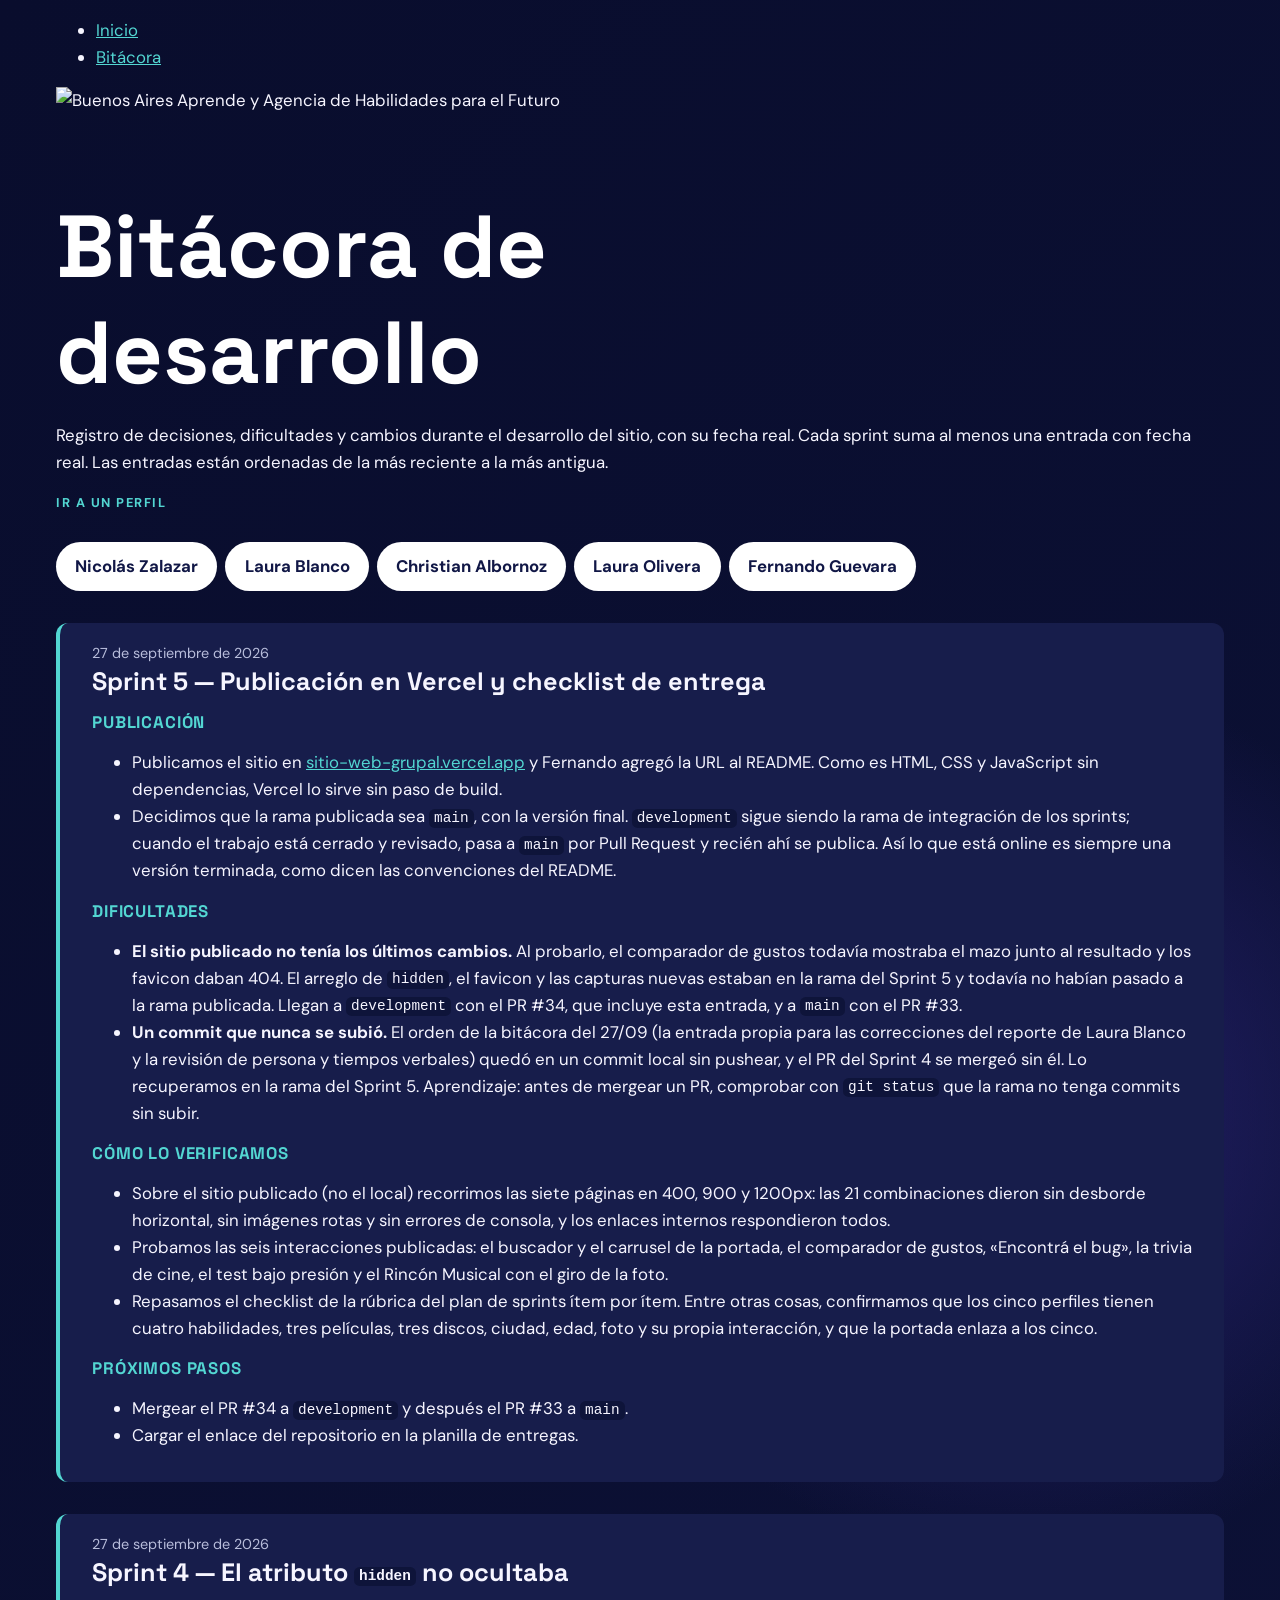
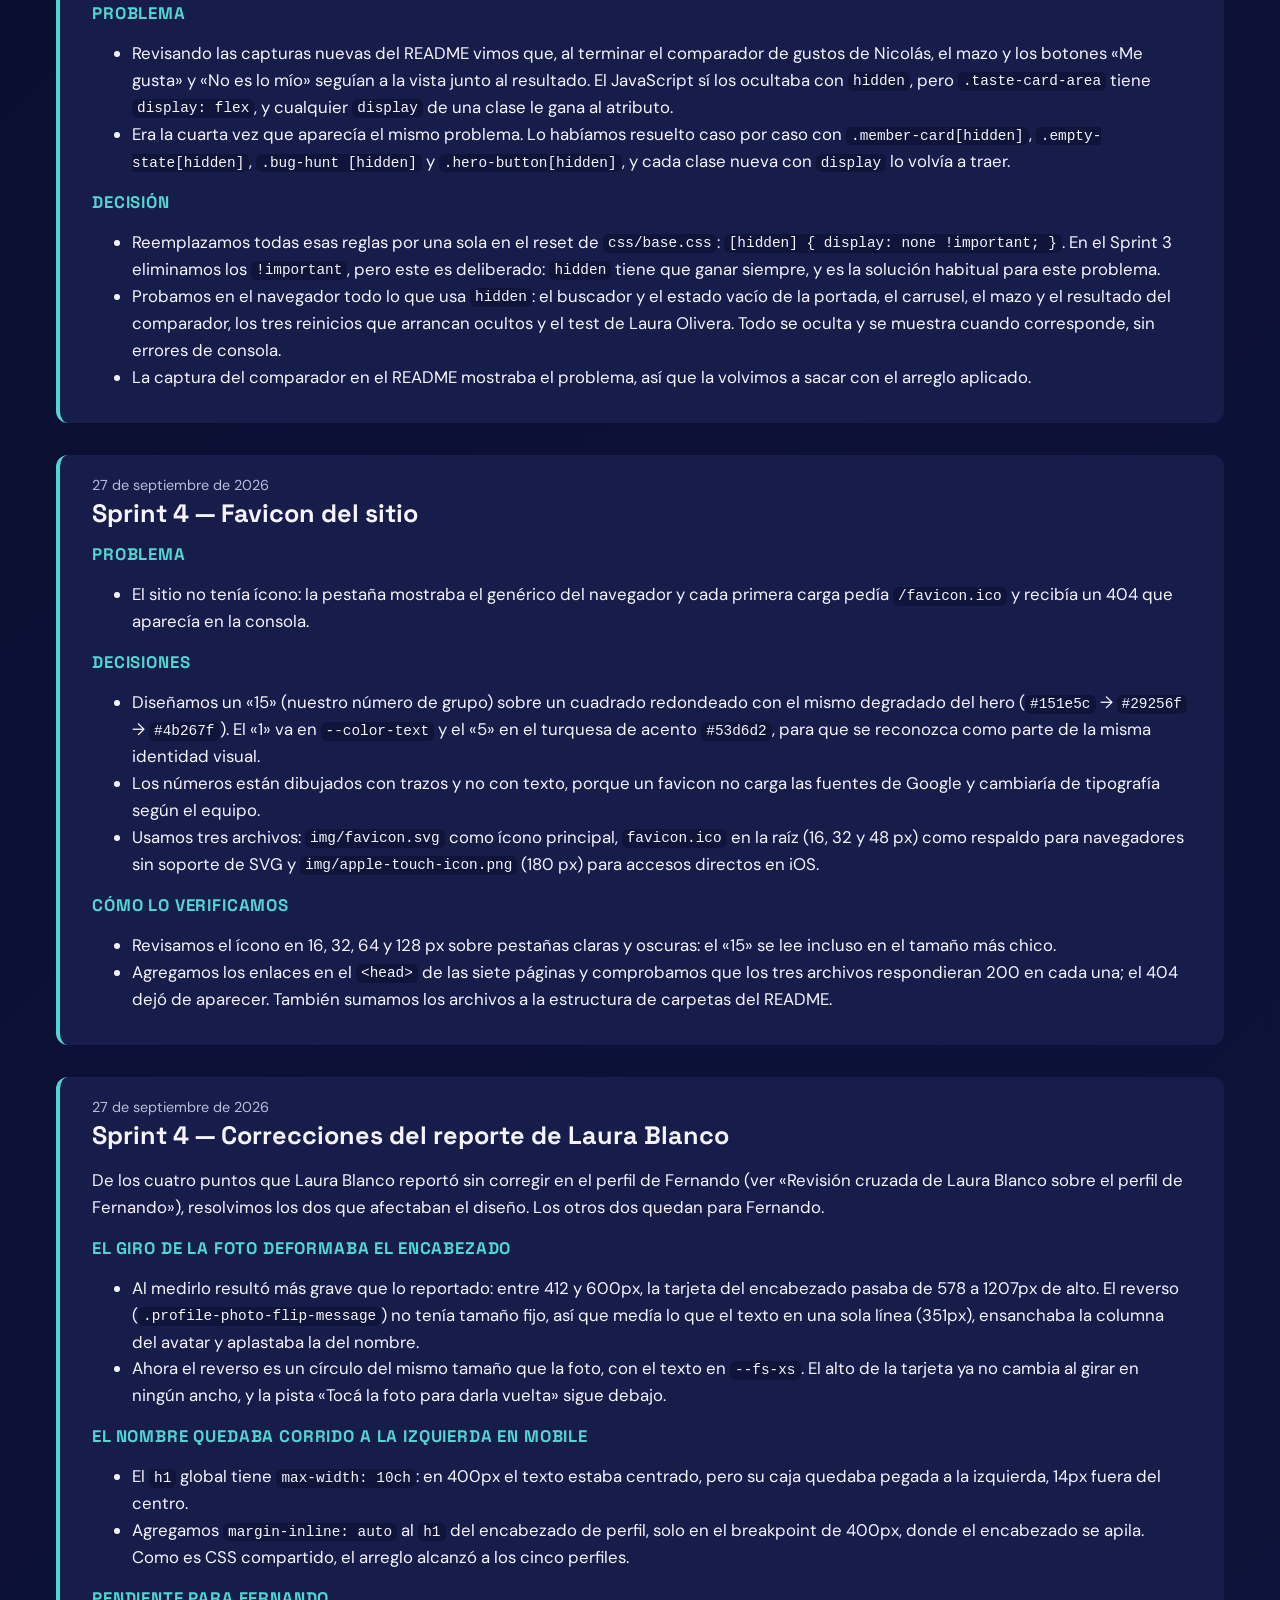
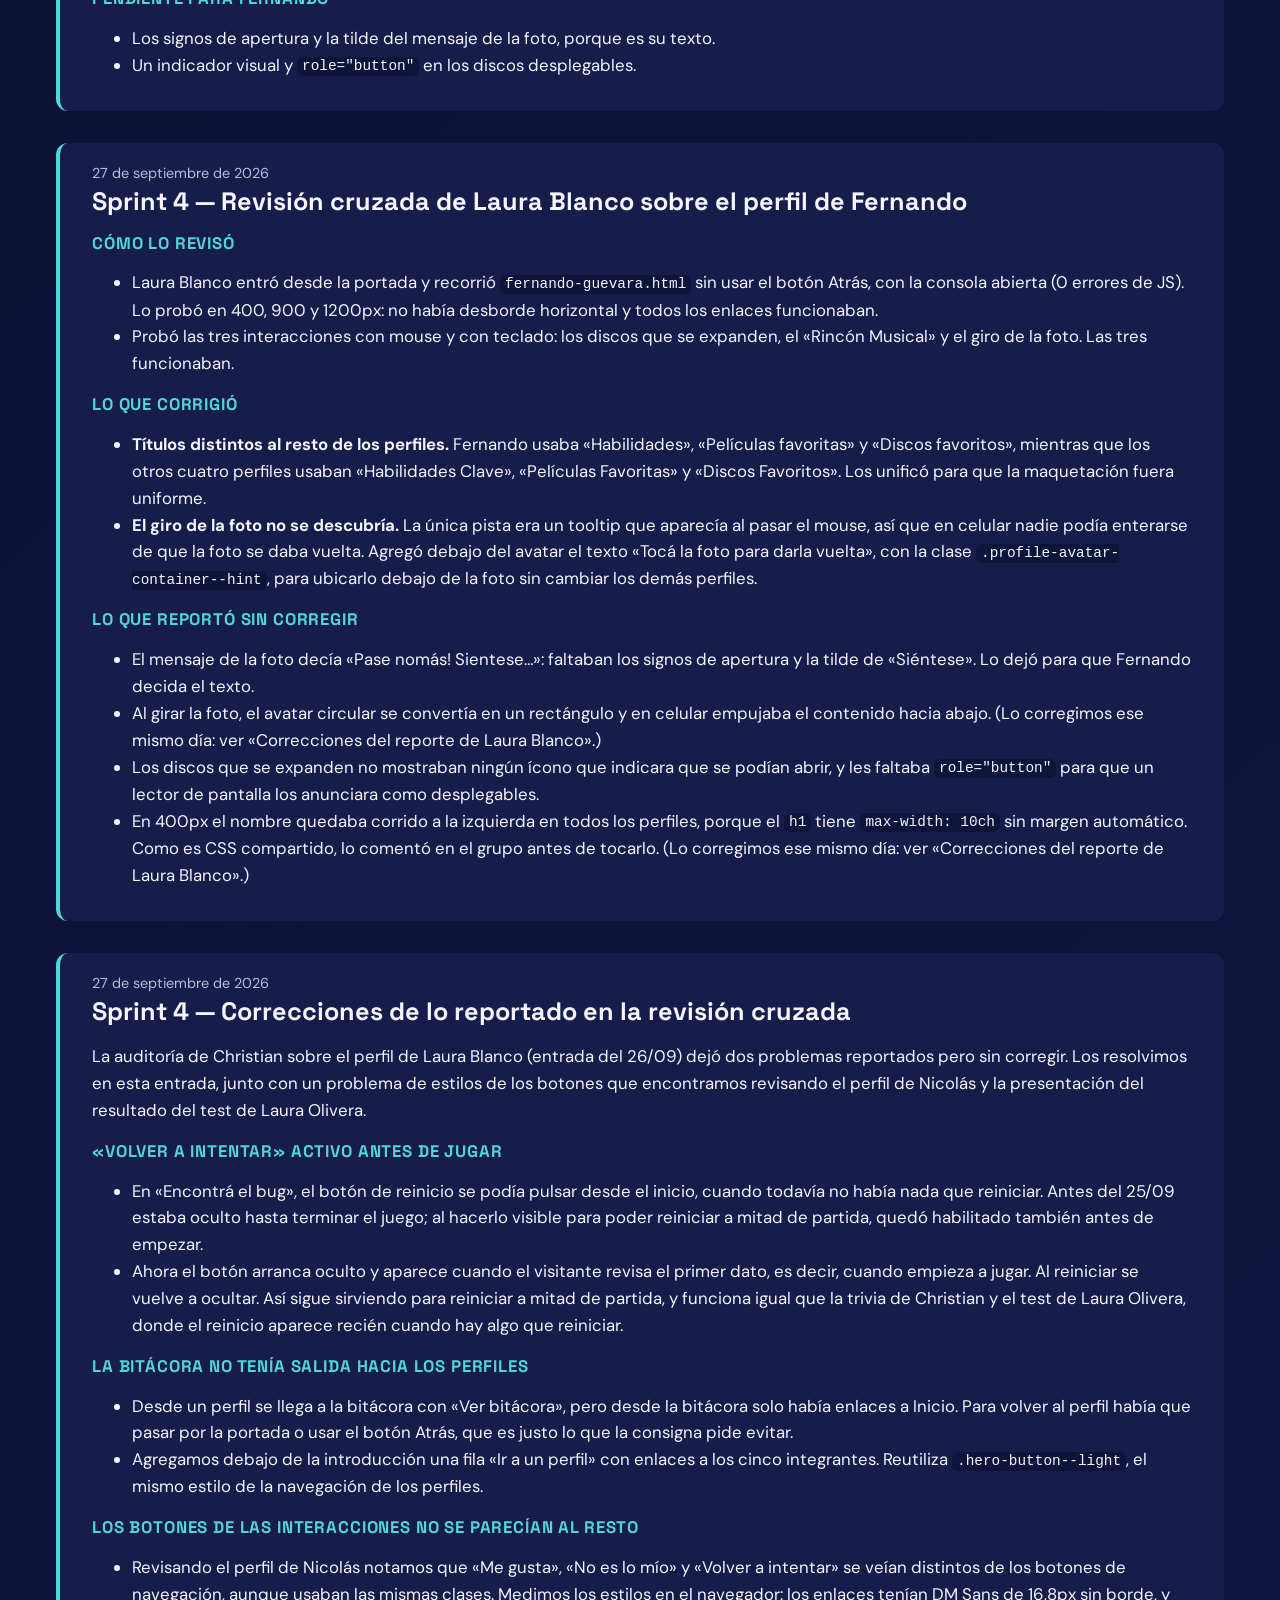
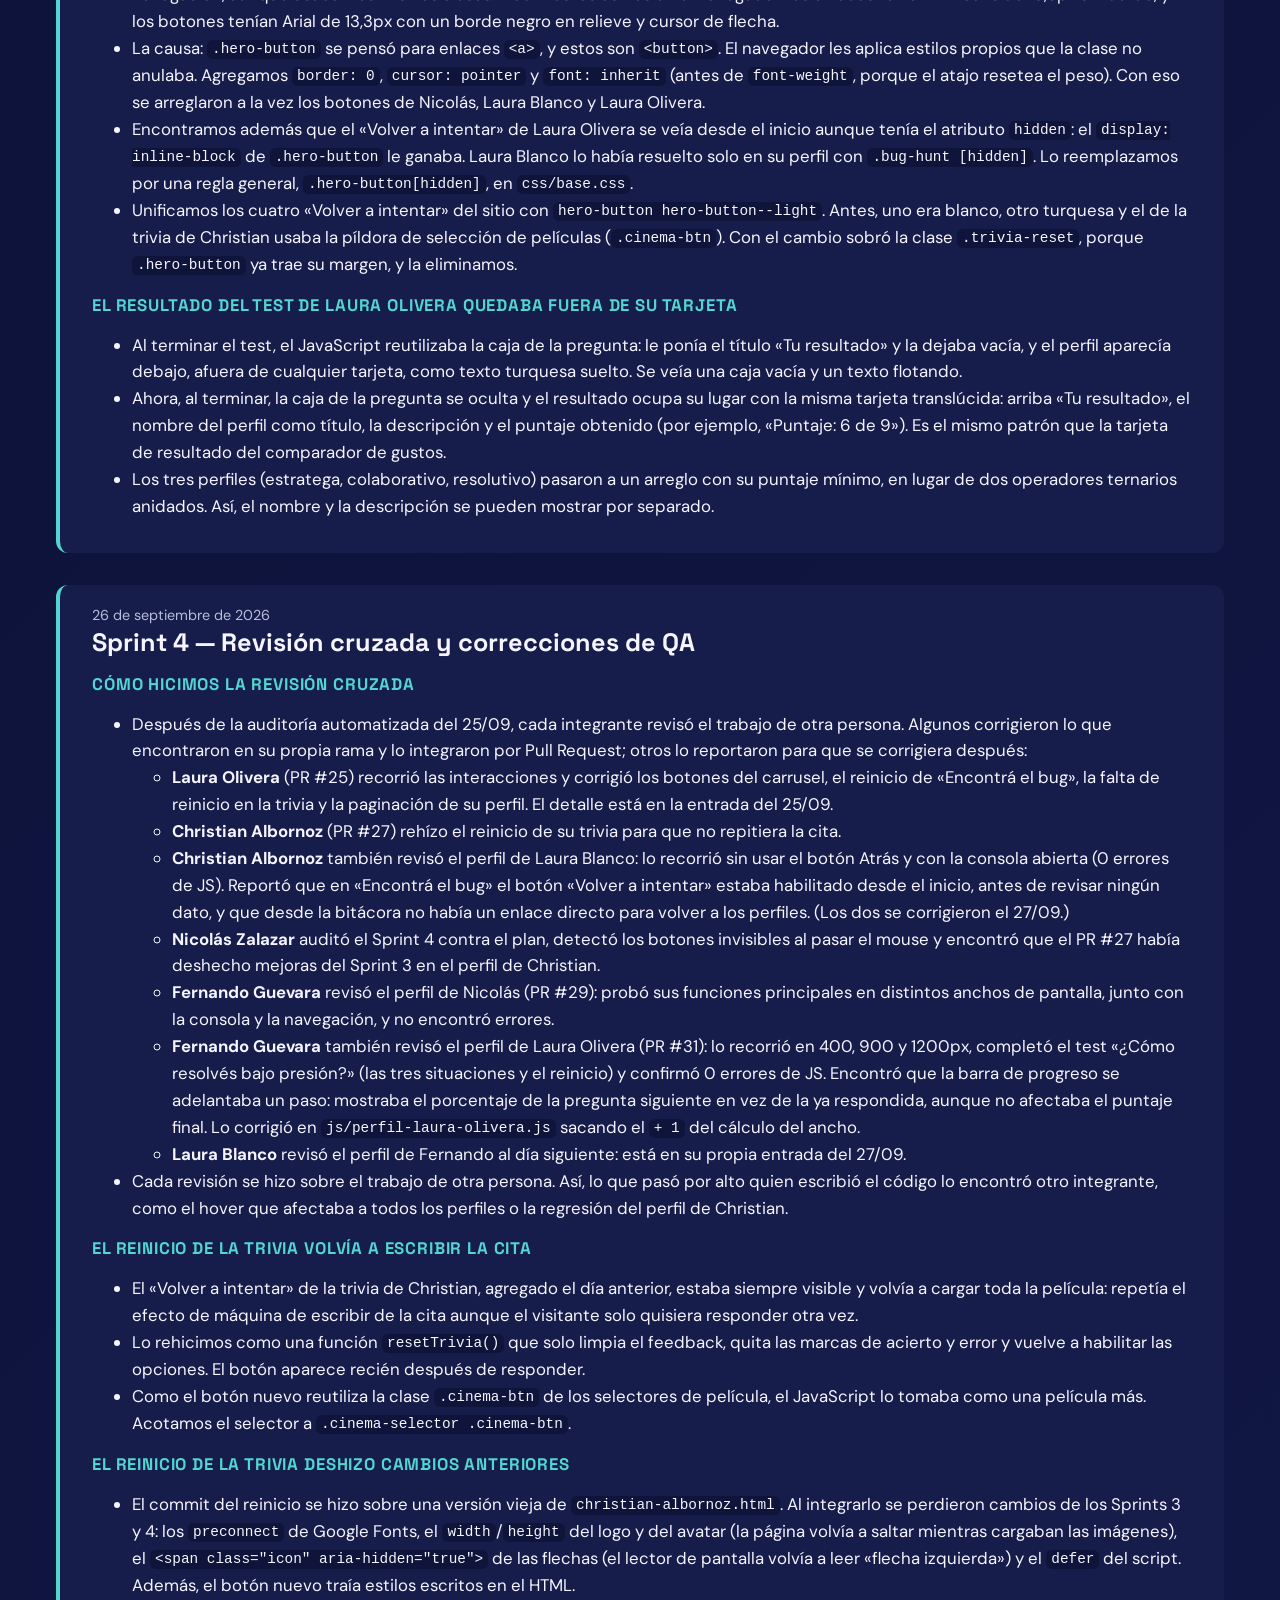
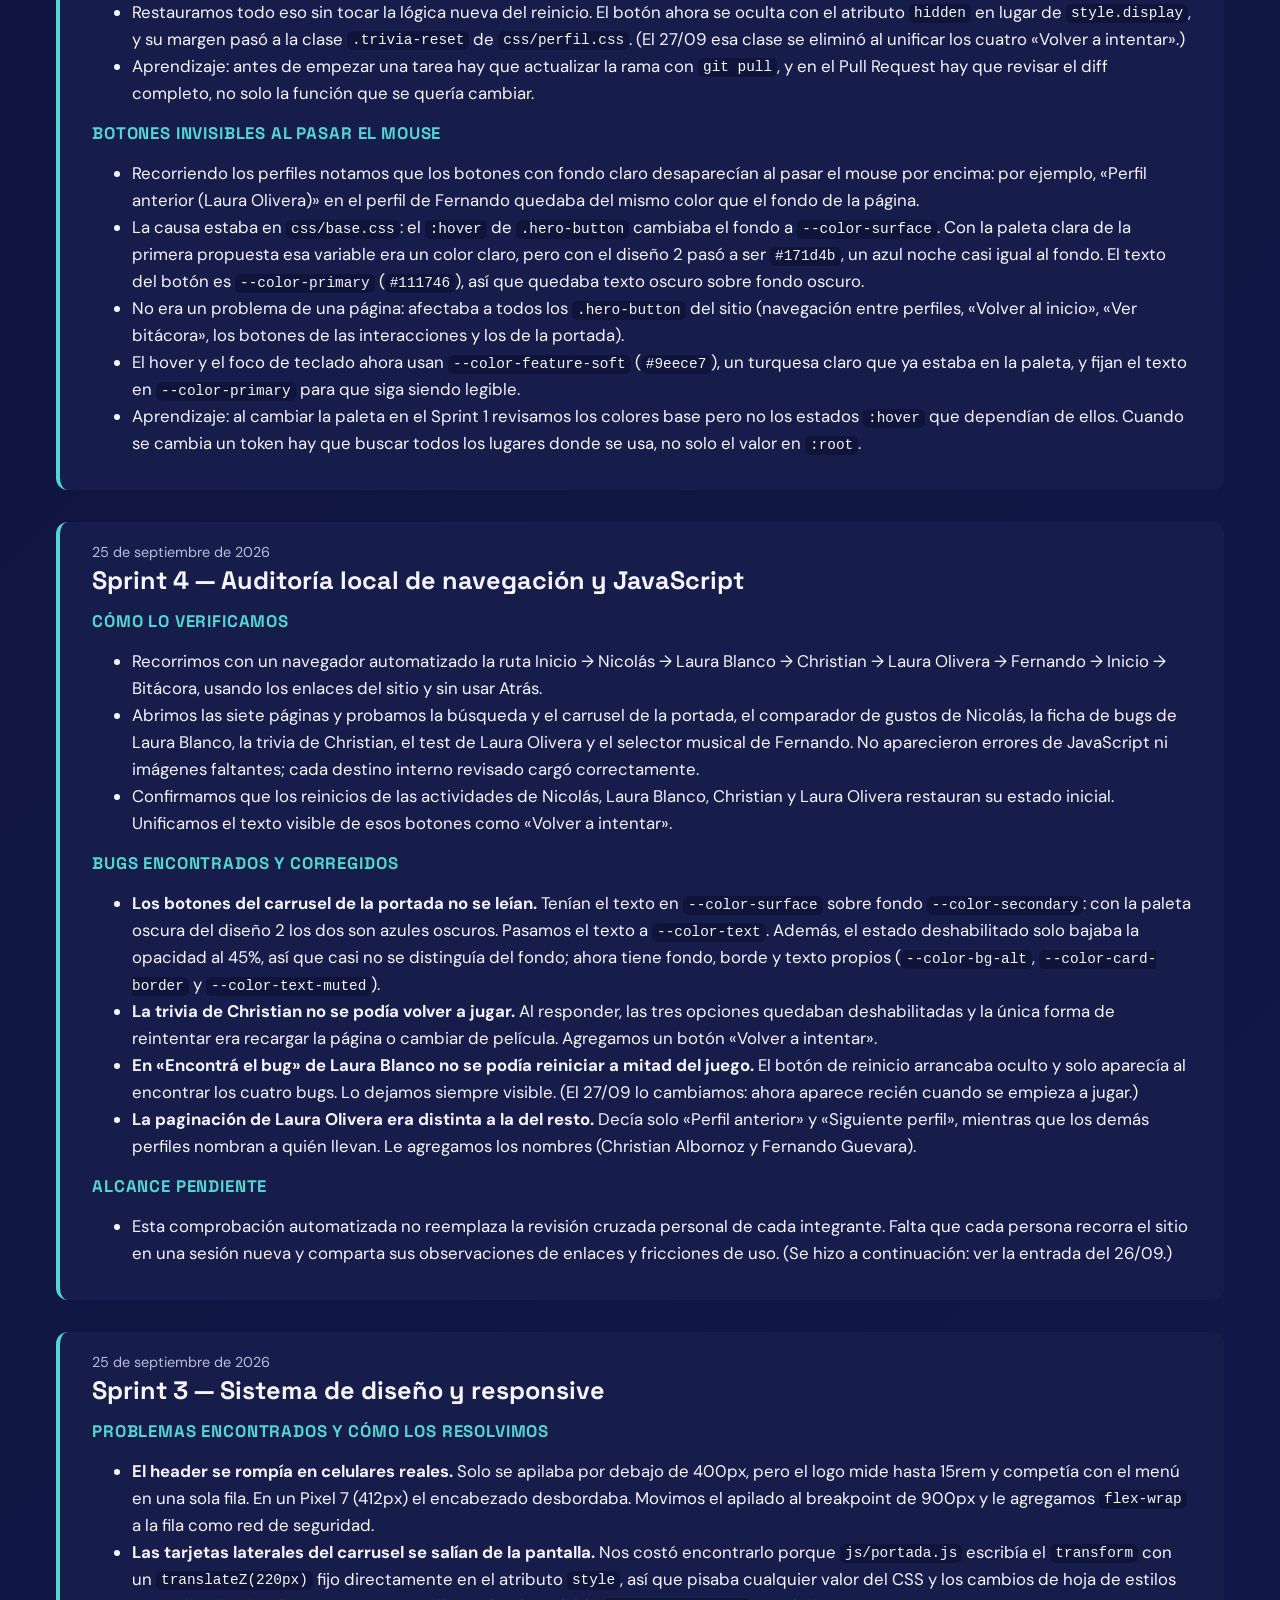
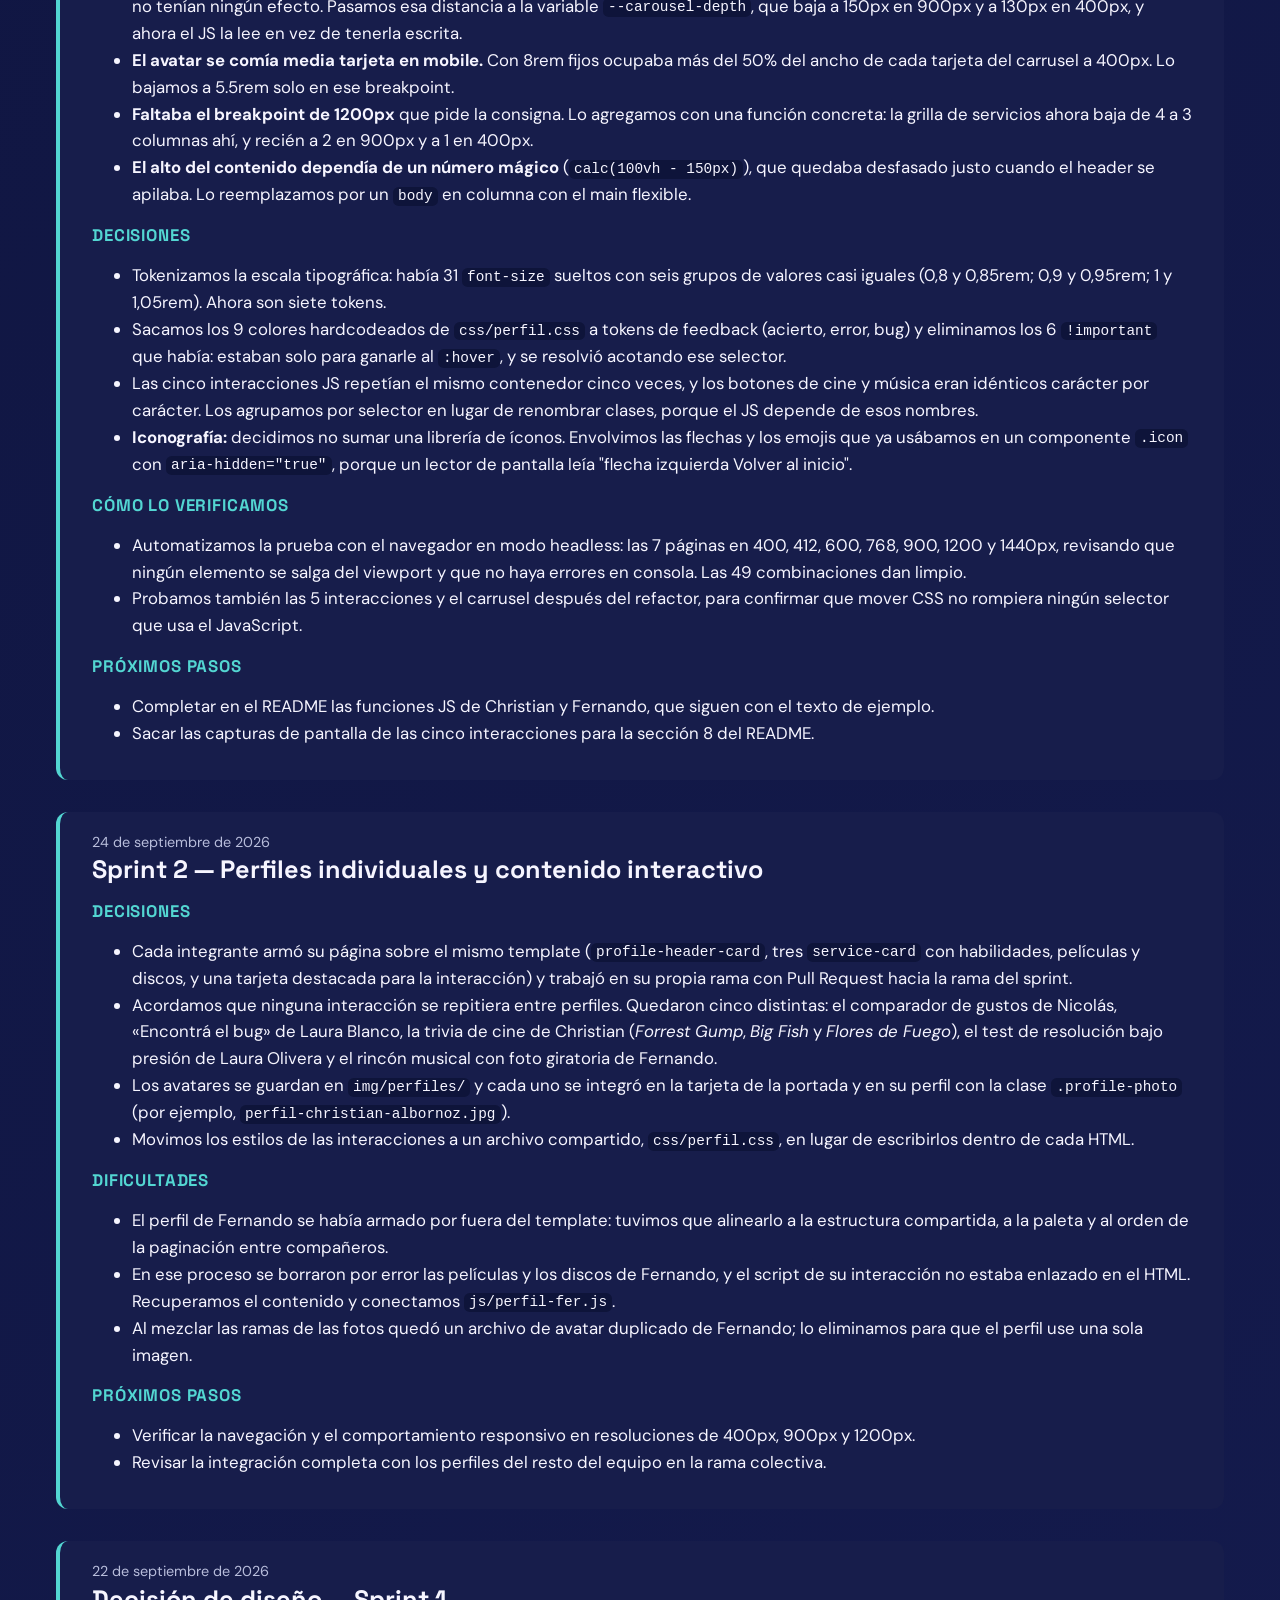
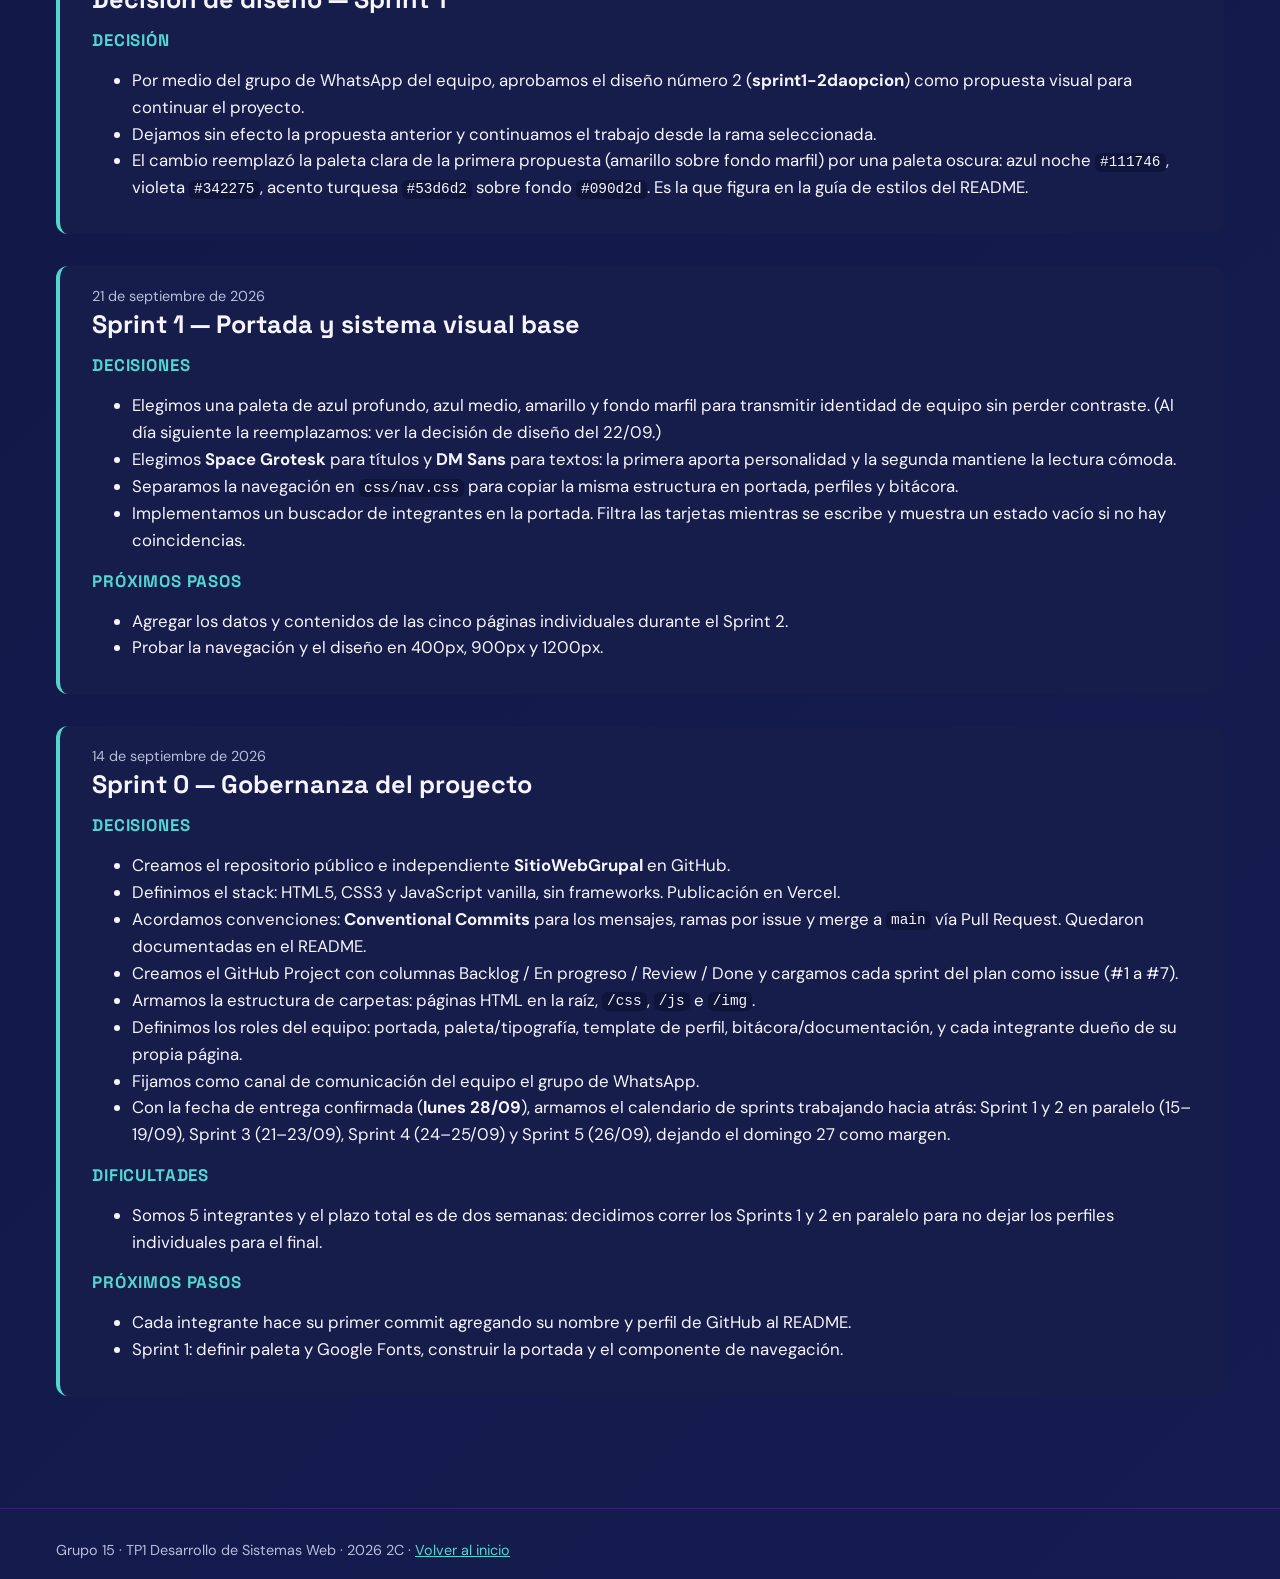
==== commit a98a7908: "docs: documentar el deploy desde main y cerrar el checklist del sprint 5" ====
--- a/bitacora.html
+++ b/bitacora.html
@@ -59,6 +59,69 @@
 
       <article class="bitacora-entry">
         <time datetime="2026-09-27">27 de septiembre de 2026</time>
+        <h2>Sprint 5 — Publicación en Vercel y checklist de entrega</h2>
+
+        <h3>Publicación</h3>
+        <ul>
+          <li>
+            Publicamos el sitio en <a href="https://sitio-web-grupal.vercel.app/">sitio-web-grupal.vercel.app</a>
+            y Fernando agregó la URL al README. Como es HTML, CSS y JavaScript sin dependencias, Vercel lo sirve
+            sin paso de build.
+          </li>
+          <li>
+            Decidimos que la rama publicada sea <code>main</code>, con la versión final. <code>development</code>
+            sigue siendo la rama de integración de los sprints; cuando el trabajo está cerrado y revisado, pasa a
+            <code>main</code> por Pull Request y recién ahí se publica. Así lo que está online es siempre una
+            versión terminada, como dicen las convenciones del README.
+          </li>
+        </ul>
+
+        <h3>Dificultades</h3>
+        <ul>
+          <li>
+            <strong>El sitio publicado no tenía los últimos cambios.</strong> Al probarlo, el comparador de gustos
+            todavía mostraba el mazo junto al resultado y los favicon daban 404. El arreglo de
+            <code>hidden</code>, el favicon y las capturas nuevas estaban en la rama del Sprint 5 y todavía no
+            habían pasado a la rama publicada. Llegan a <code>development</code> con el PR #34, que incluye esta
+            entrada, y a <code>main</code> con el PR #33.
+          </li>
+          <li>
+            <strong>Un commit que nunca se subió.</strong> El orden de la bitácora del 27/09 (la entrada propia
+            para las correcciones del reporte de Laura Blanco y la revisión de persona y tiempos verbales) quedó
+            en un commit local sin pushear, y el PR del Sprint 4 se mergeó sin él. Lo recuperamos en la rama del
+            Sprint 5. Aprendizaje: antes de mergear un PR, comprobar con <code>git status</code> que la rama no
+            tenga commits sin subir.
+          </li>
+        </ul>
+
+        <h3>Cómo lo verificamos</h3>
+        <ul>
+          <li>
+            Sobre el sitio publicado (no el local) recorrimos las siete páginas en 400, 900 y 1200px: las 21
+            combinaciones dieron sin desborde horizontal, sin imágenes rotas y sin errores de consola, y los
+            enlaces internos respondieron todos.
+          </li>
+          <li>
+            Probamos las seis interacciones publicadas: el buscador y el carrusel de la portada, el comparador de
+            gustos, «Encontrá el bug», la trivia de cine, el test bajo presión y el Rincón Musical con el giro de
+            la foto.
+          </li>
+          <li>
+            Repasamos el checklist de la rúbrica del plan de sprints ítem por ítem. Entre otras cosas,
+            confirmamos que los cinco perfiles tienen cuatro habilidades, tres películas, tres discos, ciudad,
+            edad, foto y su propia interacción, y que la portada enlaza a los cinco.
+          </li>
+        </ul>
+
+        <h3>Próximos pasos</h3>
+        <ul>
+          <li>Mergear el PR #34 a <code>development</code> y después el PR #33 a <code>main</code>.</li>
+          <li>Cargar el enlace del repositorio en la planilla de entregas.</li>
+        </ul>
+      </article>
+
+      <article class="bitacora-entry">
+        <time datetime="2026-09-27">27 de septiembre de 2026</time>
         <h2>Sprint 4 — El atributo <code>hidden</code> no ocultaba</h2>
 
         <h3>Problema</h3>
@@ -91,7 +154,8 @@
             consola.
           </li>
           <li>
-            La captura del comparador en el README muestra el problema, así que hay que volver a sacarla.
+            La captura del comparador en el README mostraba el problema, así que la volvimos a sacar con el
+            arreglo aplicado.
           </li>
         </ul>
       </article>
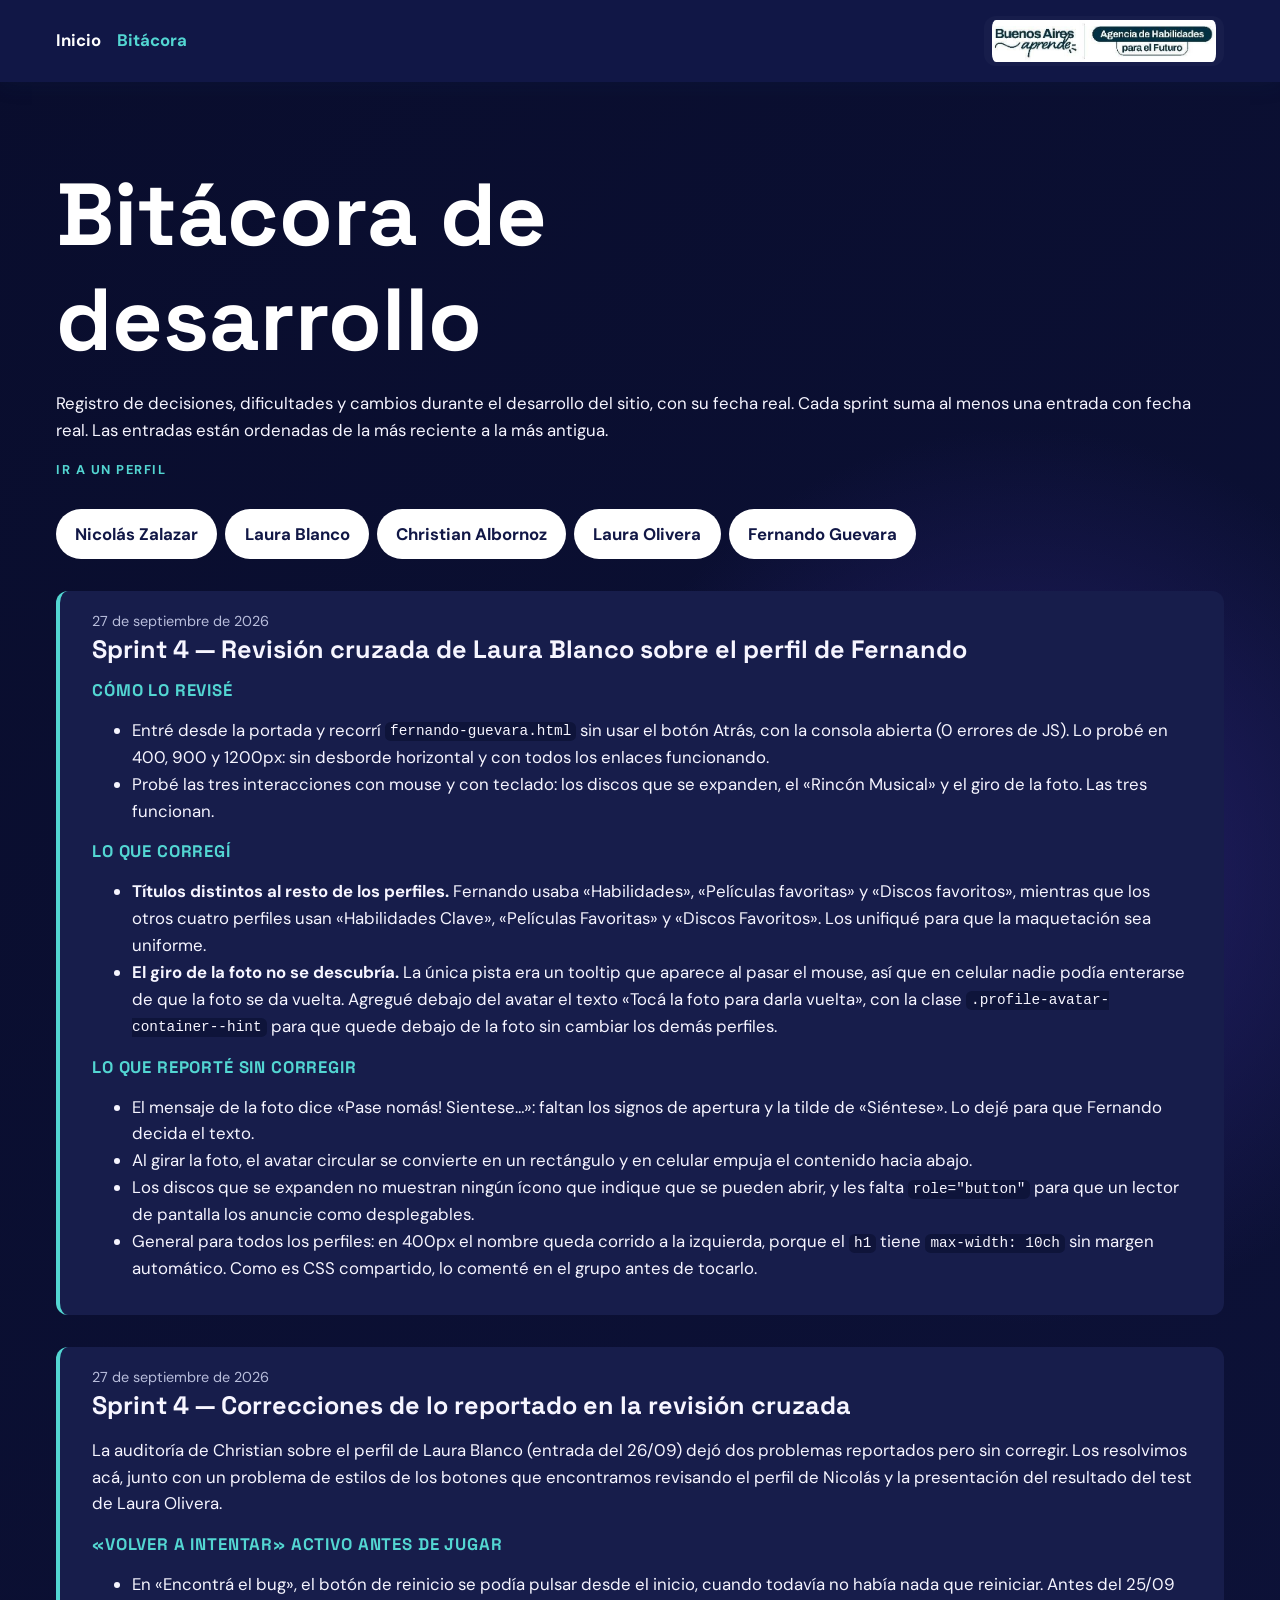
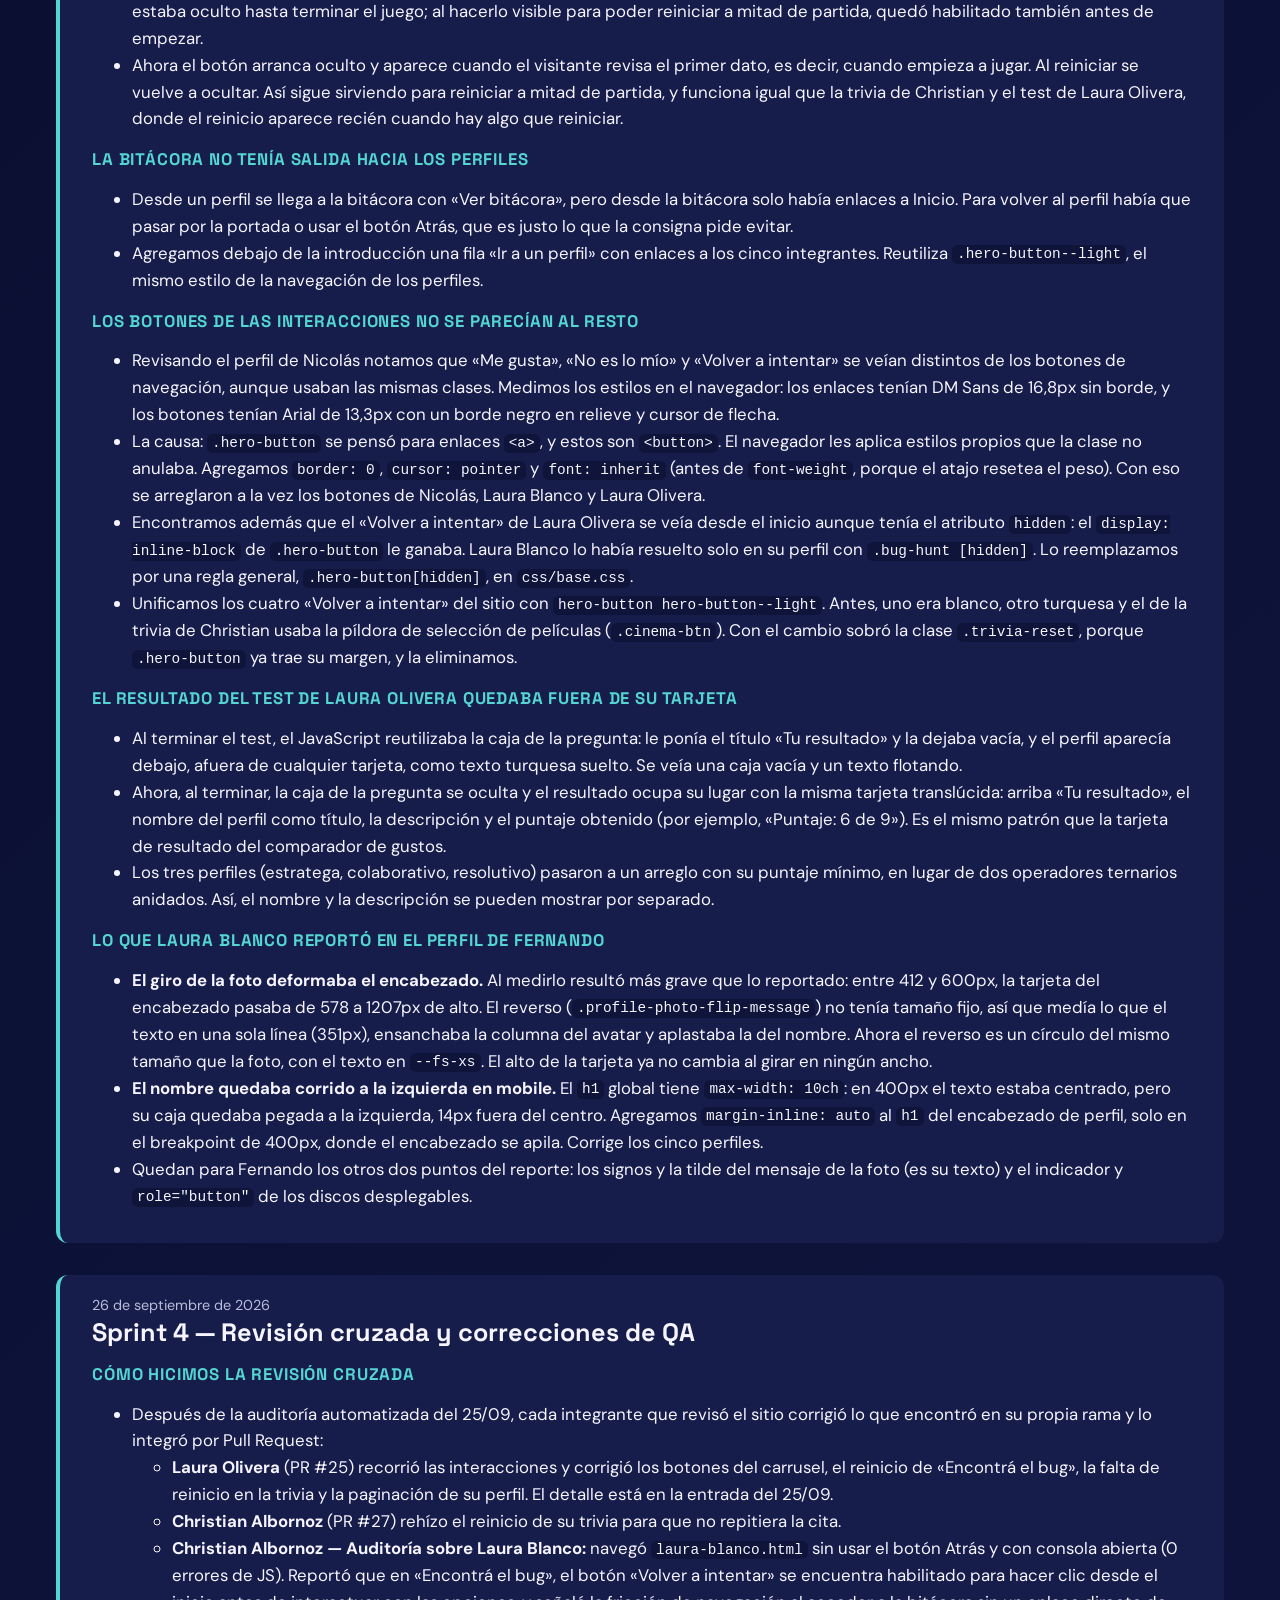
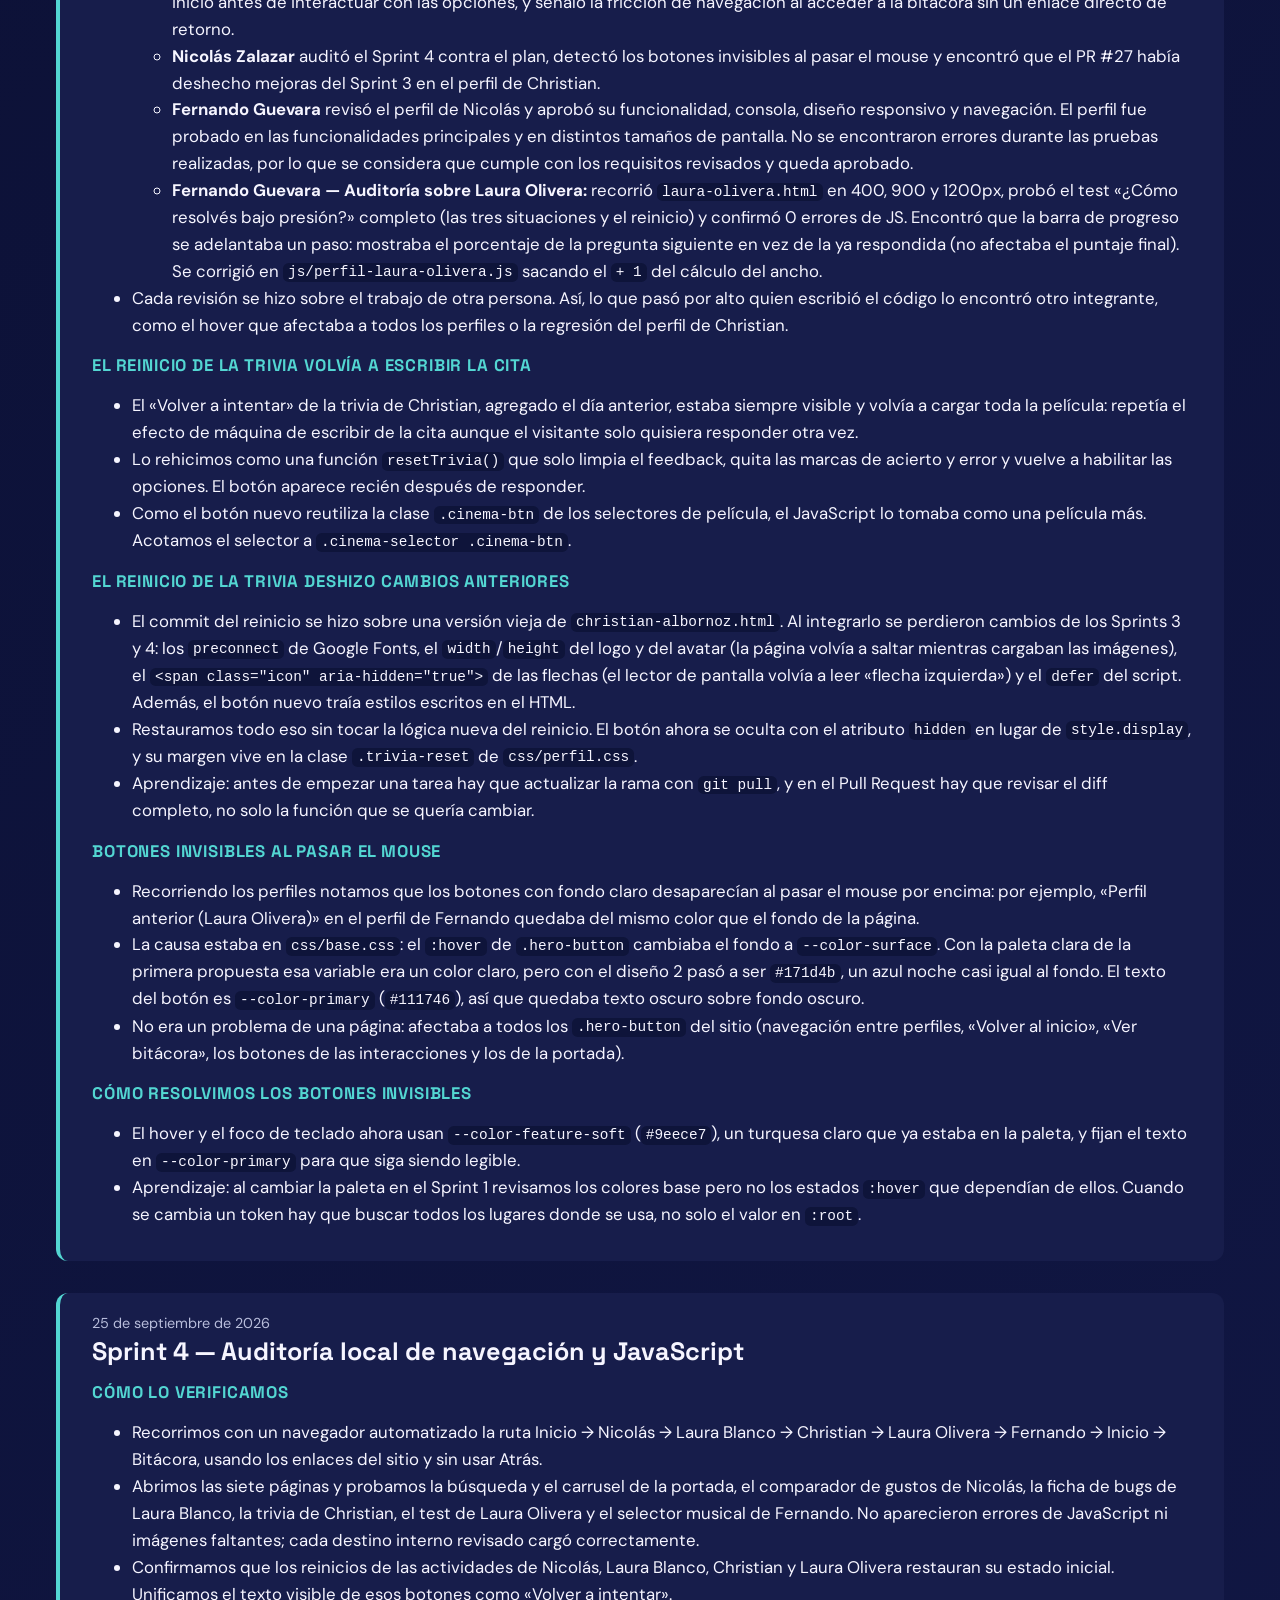
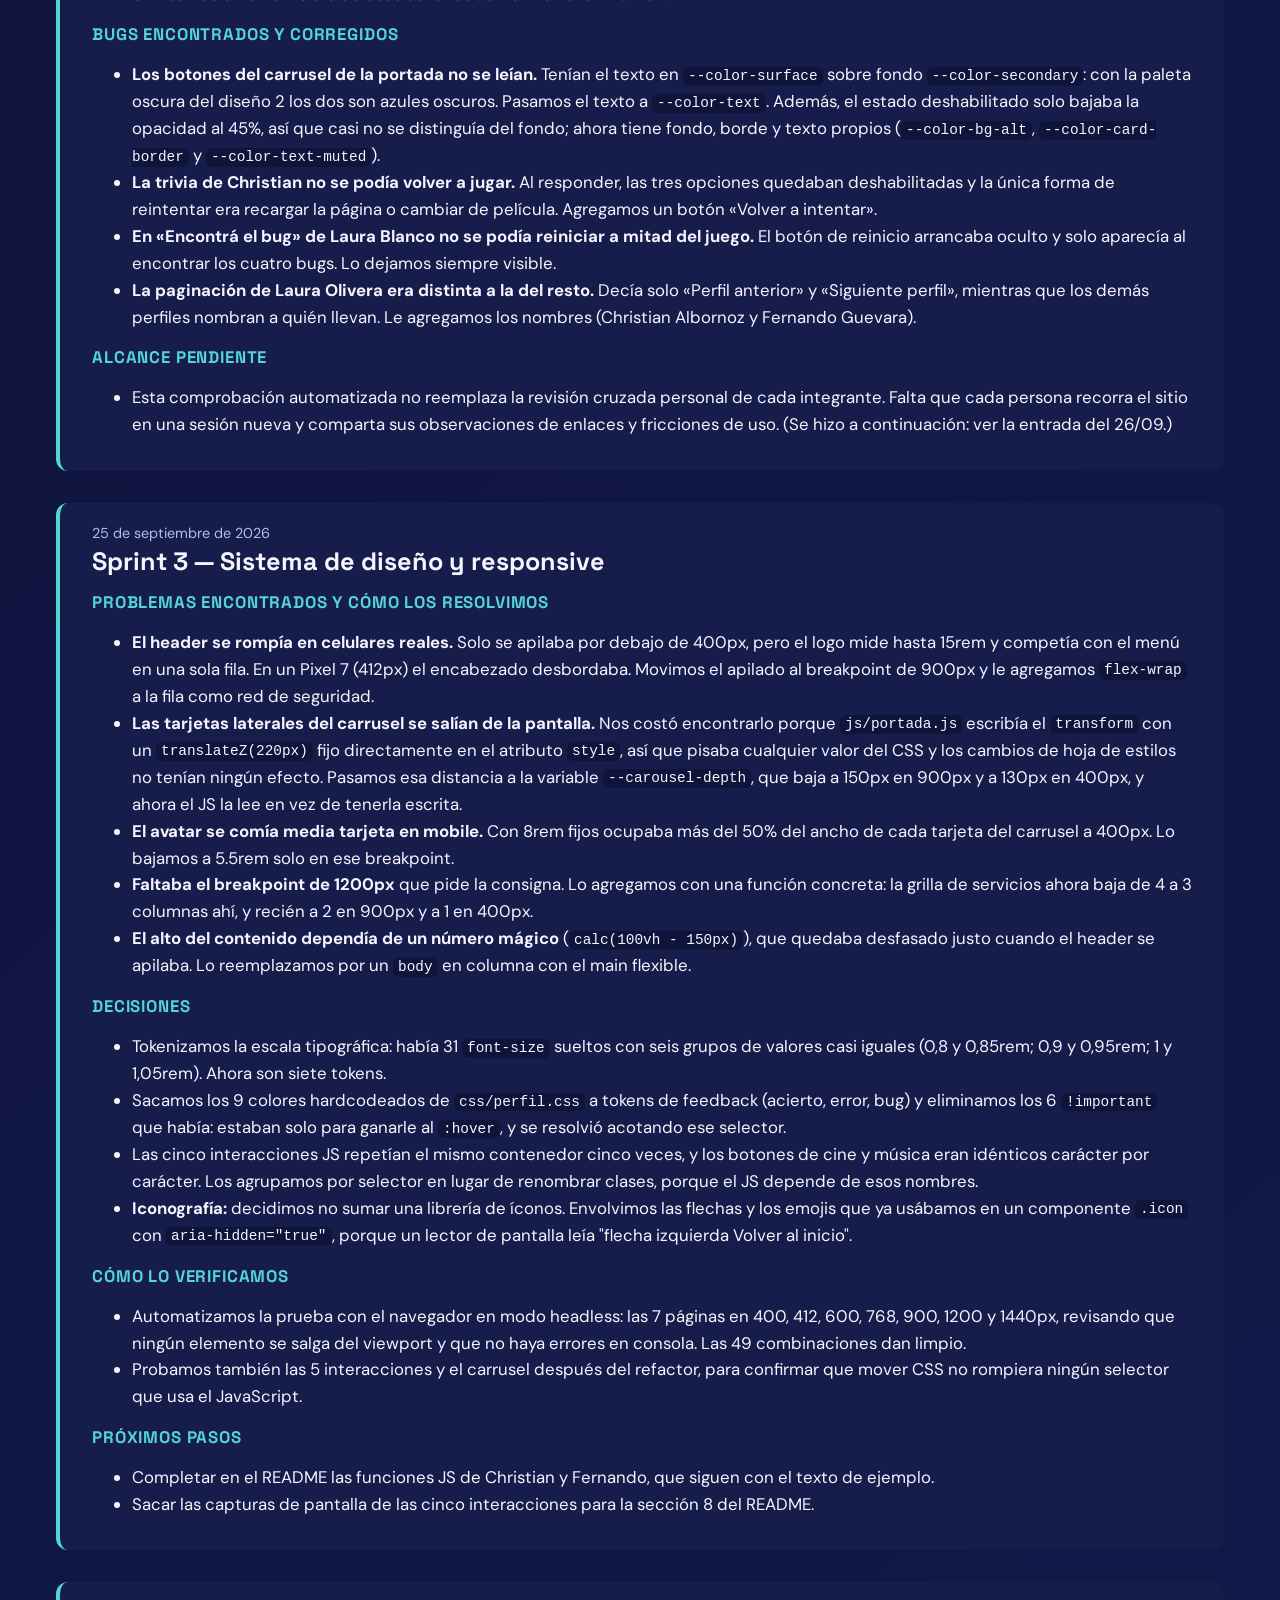
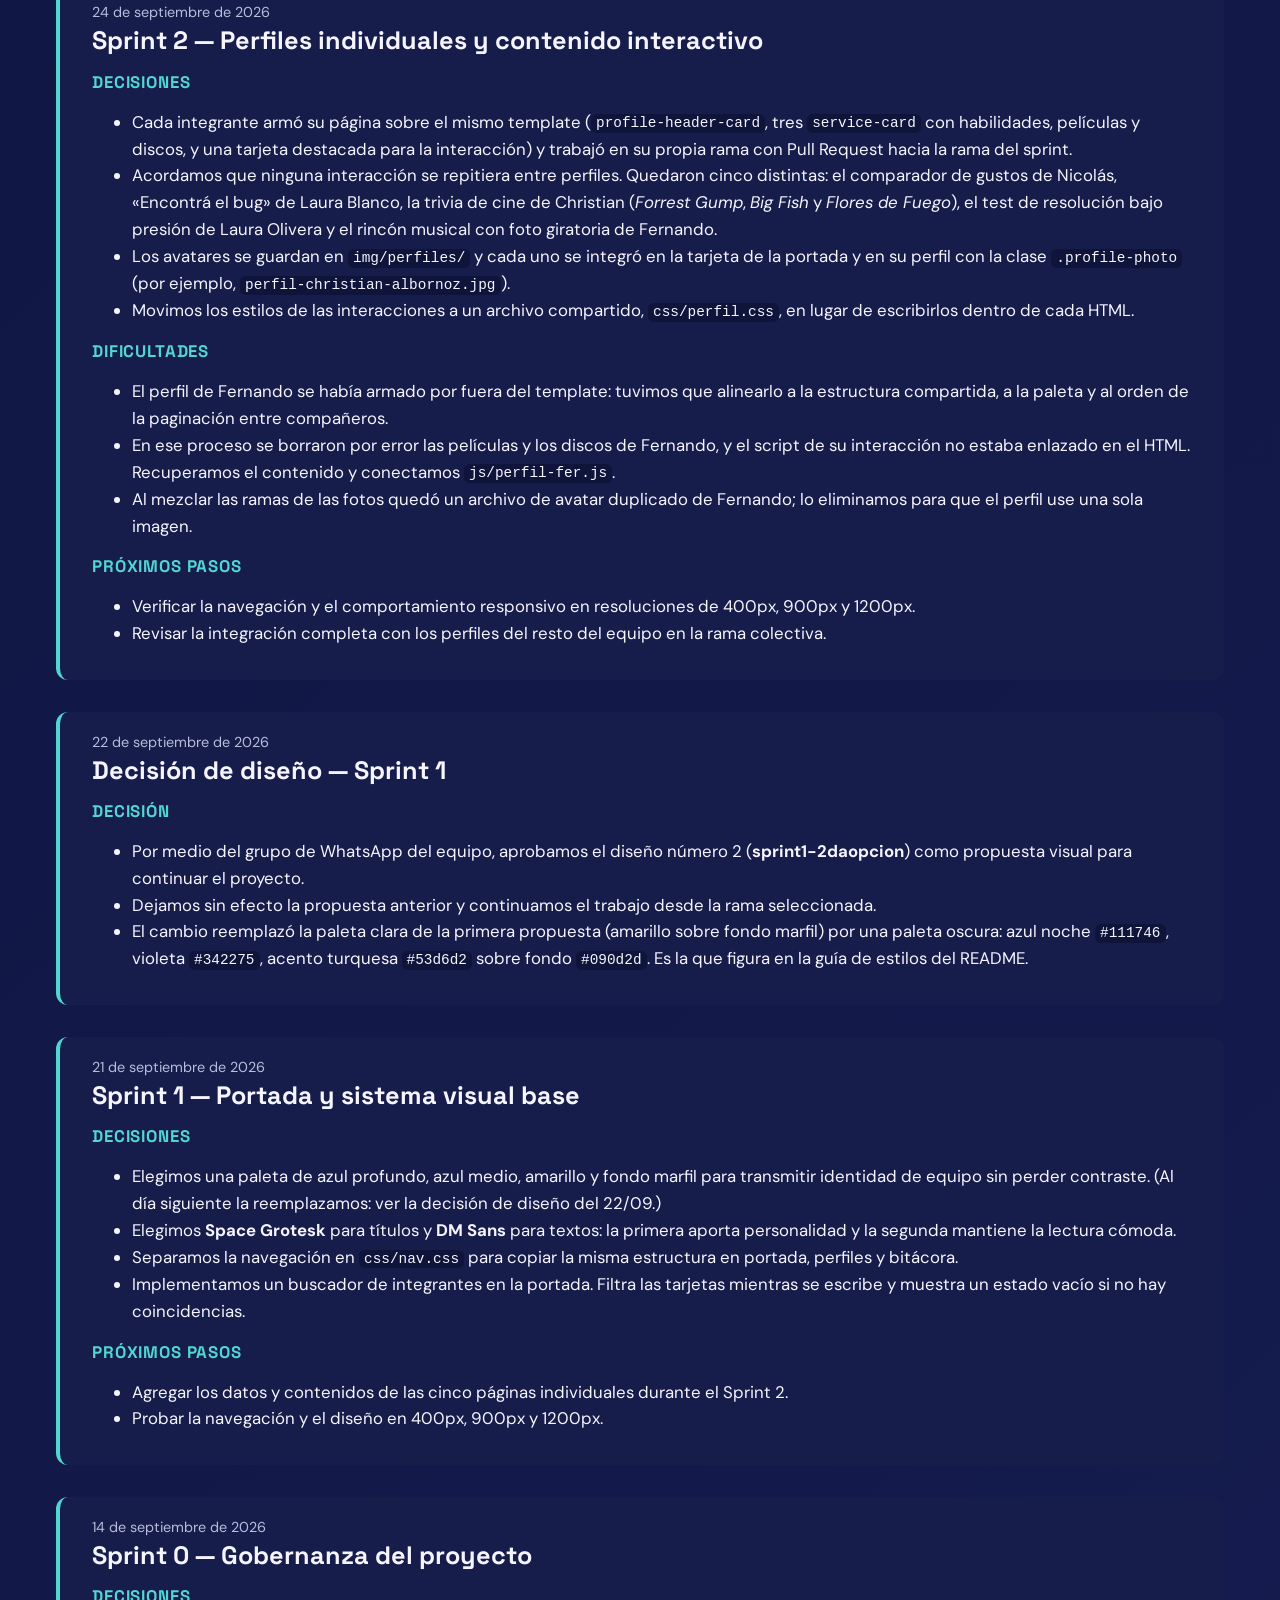
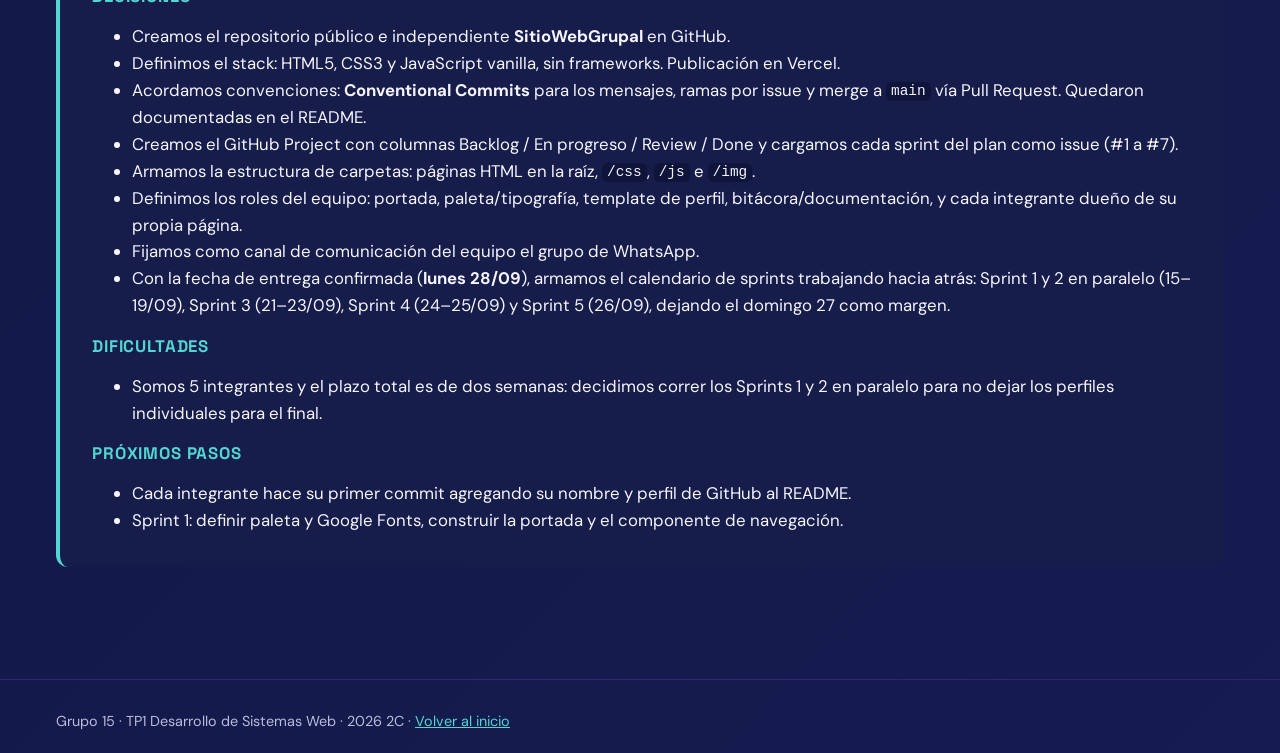
==== commit 4387a229: "Merge pull request #33 from Nicoalazar/development Deploy" ====
--- a/bitacora.html
+++ b/bitacora.html
@@ -5,9 +5,6 @@
   <meta charset="UTF-8">
   <meta name="viewport" content="width=device-width, initial-scale=1.0">
   <title>Bitácora de desarrollo — Grupo 15</title>
-  <link rel="icon" href="img/favicon.svg" type="image/svg+xml">
-  <link rel="icon" href="favicon.ico" sizes="48x48">
-  <link rel="apple-touch-icon" href="img/apple-touch-icon.png">
   <link rel="preconnect" href="https://fonts.googleapis.com">
   <link rel="preconnect" href="https://fonts.gstatic.com" crossorigin>
   <link
@@ -59,248 +56,56 @@
 
       <article class="bitacora-entry">
         <time datetime="2026-09-27">27 de septiembre de 2026</time>
-        <h2>Sprint 5 — Publicación en Vercel y checklist de entrega</h2>
-
-        <h3>Publicación</h3>
-        <ul>
-          <li>
-            Publicamos el sitio en <a href="https://sitio-web-grupal.vercel.app/">sitio-web-grupal.vercel.app</a>
-            y Fernando agregó la URL al README. Como es HTML, CSS y JavaScript sin dependencias, Vercel lo sirve
-            sin paso de build.
-          </li>
-          <li>
-            Decidimos que la rama publicada sea <code>main</code>, con la versión final. <code>development</code>
-            sigue siendo la rama de integración de los sprints; cuando el trabajo está cerrado y revisado, pasa a
-            <code>main</code> por Pull Request y recién ahí se publica. Así lo que está online es siempre una
-            versión terminada, como dicen las convenciones del README.
-          </li>
-        </ul>
-
-        <h3>Dificultades</h3>
-        <ul>
-          <li>
-            <strong>El sitio publicado no tenía los últimos cambios.</strong> Al probarlo, el comparador de gustos
-            todavía mostraba el mazo junto al resultado y los favicon daban 404. El arreglo de
-            <code>hidden</code>, el favicon y las capturas nuevas estaban en la rama del Sprint 5 y todavía no
-            habían pasado a la rama publicada. Llegan a <code>development</code> con el PR #34, que incluye esta
-            entrada, y a <code>main</code> con el PR #33.
-          </li>
-          <li>
-            <strong>Un commit que nunca se subió.</strong> El orden de la bitácora del 27/09 (la entrada propia
-            para las correcciones del reporte de Laura Blanco y la revisión de persona y tiempos verbales) quedó
-            en un commit local sin pushear, y el PR del Sprint 4 se mergeó sin él. Lo recuperamos en la rama del
-            Sprint 5. Aprendizaje: antes de mergear un PR, comprobar con <code>git status</code> que la rama no
-            tenga commits sin subir.
-          </li>
-        </ul>
-
-        <h3>Cómo lo verificamos</h3>
-        <ul>
-          <li>
-            Sobre el sitio publicado (no el local) recorrimos las siete páginas en 400, 900 y 1200px: las 21
-            combinaciones dieron sin desborde horizontal, sin imágenes rotas y sin errores de consola, y los
-            enlaces internos respondieron todos.
-          </li>
-          <li>
-            Probamos las seis interacciones publicadas: el buscador y el carrusel de la portada, el comparador de
-            gustos, «Encontrá el bug», la trivia de cine, el test bajo presión y el Rincón Musical con el giro de
-            la foto.
-          </li>
-          <li>
-            Repasamos el checklist de la rúbrica del plan de sprints ítem por ítem. Entre otras cosas,
-            confirmamos que los cinco perfiles tienen cuatro habilidades, tres películas, tres discos, ciudad,
-            edad, foto y su propia interacción, y que la portada enlaza a los cinco.
-          </li>
-        </ul>
-
-        <h3>Próximos pasos</h3>
-        <ul>
-          <li>Mergear el PR #34 a <code>development</code> y después el PR #33 a <code>main</code>.</li>
-          <li>Cargar el enlace del repositorio en la planilla de entregas.</li>
-        </ul>
-      </article>
-
-      <article class="bitacora-entry">
-        <time datetime="2026-09-27">27 de septiembre de 2026</time>
-        <h2>Sprint 4 — El atributo <code>hidden</code> no ocultaba</h2>
-
-        <h3>Problema</h3>
-        <ul>
-          <li>
-            Revisando las capturas nuevas del README vimos que, al terminar el comparador de gustos de Nicolás,
-            el mazo y los botones «Me gusta» y «No es lo mío» seguían a la vista junto al resultado. El
-            JavaScript sí los ocultaba con <code>hidden</code>, pero <code>.taste-card-area</code> tiene
-            <code>display: flex</code>, y cualquier <code>display</code> de una clase le gana al atributo.
-          </li>
-          <li>
-            Era la cuarta vez que aparecía el mismo problema. Lo habíamos resuelto caso por caso con
-            <code>.member-card[hidden]</code>, <code>.empty-state[hidden]</code>, <code>.bug-hunt [hidden]</code>
-            y <code>.hero-button[hidden]</code>, y cada clase nueva con <code>display</code> lo volvía a traer.
-          </li>
-        </ul>
-
-        <h3>Decisión</h3>
-        <ul>
-          <li>
-            Reemplazamos todas esas reglas por una sola en el reset de <code>css/base.css</code>:
-            <code>[hidden] { display: none !important; }</code>. En el Sprint 3 eliminamos los
-            <code>!important</code>, pero este es deliberado: <code>hidden</code> tiene que ganar siempre, y es
-            la solución habitual para este problema.
-          </li>
-          <li>
-            Probamos en el navegador todo lo que usa <code>hidden</code>: el buscador y el estado vacío de la
-            portada, el carrusel, el mazo y el resultado del comparador, los tres reinicios que arrancan
-            ocultos y el test de Laura Olivera. Todo se oculta y se muestra cuando corresponde, sin errores de
-            consola.
-          </li>
-          <li>
-            La captura del comparador en el README mostraba el problema, así que la volvimos a sacar con el
-            arreglo aplicado.
-          </li>
-        </ul>
-      </article>
-
-      <article class="bitacora-entry">
-        <time datetime="2026-09-27">27 de septiembre de 2026</time>
-        <h2>Sprint 4 — Favicon del sitio</h2>
-
-        <h3>Problema</h3>
-        <ul>
-          <li>
-            El sitio no tenía ícono: la pestaña mostraba el genérico del navegador y cada primera carga pedía
-            <code>/favicon.ico</code> y recibía un 404 que aparecía en la consola.
-          </li>
-        </ul>
-
-        <h3>Decisiones</h3>
-        <ul>
-          <li>
-            Diseñamos un «15» (nuestro número de grupo) sobre un cuadrado redondeado con el mismo degradado del
-            hero (<code>#151e5c</code> → <code>#29256f</code> → <code>#4b267f</code>). El «1» va en
-            <code>--color-text</code> y el «5» en el turquesa de acento <code>#53d6d2</code>, para que se
-            reconozca como parte de la misma identidad visual.
-          </li>
-          <li>
-            Los números están dibujados con trazos y no con texto, porque un favicon no carga las fuentes de
-            Google y cambiaría de tipografía según el equipo.
-          </li>
-          <li>
-            Usamos tres archivos: <code>img/favicon.svg</code> como ícono principal, <code>favicon.ico</code>
-            en la raíz (16, 32 y 48&nbsp;px) como respaldo para navegadores sin soporte de SVG y
-            <code>img/apple-touch-icon.png</code> (180&nbsp;px) para accesos directos en iOS.
-          </li>
-        </ul>
-
-        <h3>Cómo lo verificamos</h3>
-        <ul>
-          <li>
-            Revisamos el ícono en 16, 32, 64 y 128&nbsp;px sobre pestañas claras y oscuras: el «15» se lee
-            incluso en el tamaño más chico.
-          </li>
-          <li>
-            Agregamos los enlaces en el <code>&lt;head&gt;</code> de las siete páginas y comprobamos que los
-            tres archivos respondieran 200 en cada una; el 404 dejó de aparecer. También sumamos los archivos
-            a la estructura de carpetas del README.
-          </li>
-        </ul>
-      </article>
-
-      <article class="bitacora-entry">
-        <time datetime="2026-09-27">27 de septiembre de 2026</time>
-        <h2>Sprint 4 — Correcciones del reporte de Laura Blanco</h2>
-
-        <p>
-          De los cuatro puntos que Laura Blanco reportó sin corregir en el perfil de Fernando (ver «Revisión
-          cruzada de Laura Blanco sobre el perfil de Fernando»), resolvimos los dos que afectaban el diseño. Los otros dos quedan para Fernando.
-        </p>
-
-        <h3>El giro de la foto deformaba el encabezado</h3>
-        <ul>
-          <li>
-            Al medirlo resultó más grave que lo reportado: entre 412 y 600px, la tarjeta del encabezado pasaba de
-            578 a 1207px de alto. El reverso (<code>.profile-photo-flip-message</code>) no tenía tamaño fijo, así
-            que medía lo que el texto en una sola línea (351px), ensanchaba la columna del avatar y aplastaba la
-            del nombre.
-          </li>
-          <li>
-            Ahora el reverso es un círculo del mismo tamaño que la foto, con el texto en <code>--fs-xs</code>. El
-            alto de la tarjeta ya no cambia al girar en ningún ancho, y la pista «Tocá la foto para darla vuelta»
-            sigue debajo.
-          </li>
-        </ul>
-
-        <h3>El nombre quedaba corrido a la izquierda en mobile</h3>
-        <ul>
-          <li>
-            El <code>h1</code> global tiene <code>max-width: 10ch</code>: en 400px el texto estaba centrado, pero
-            su caja quedaba pegada a la izquierda, 14px fuera del centro.
-          </li>
-          <li>
-            Agregamos <code>margin-inline: auto</code> al <code>h1</code> del encabezado de perfil, solo en el
-            breakpoint de 400px, donde el encabezado se apila. Como es CSS compartido, el arreglo alcanzó a los
-            cinco perfiles.
-          </li>
-        </ul>
-
-        <h3>Pendiente para Fernando</h3>
-        <ul>
-          <li>Los signos de apertura y la tilde del mensaje de la foto, porque es su texto.</li>
-          <li>Un indicador visual y <code>role="button"</code> en los discos desplegables.</li>
-        </ul>
-      </article>
-
-      <article class="bitacora-entry">
-        <time datetime="2026-09-27">27 de septiembre de 2026</time>
         <h2>Sprint 4 — Revisión cruzada de Laura Blanco sobre el perfil de Fernando</h2>
 
-        <h3>Cómo lo revisó</h3>
-        <ul>
-          <li>
-            Laura Blanco entró desde la portada y recorrió <code>fernando-guevara.html</code> sin usar el botón Atrás, con
-            la consola abierta (0 errores de JS). Lo probó en 400, 900 y 1200px: no había desborde horizontal y
-            todos los enlaces funcionaban.
-          </li>
-          <li>
-            Probó las tres interacciones con mouse y con teclado: los discos que se expanden, el «Rincón Musical»
-            y el giro de la foto. Las tres funcionaban.
-          </li>
-        </ul>
-
-        <h3>Lo que corrigió</h3>
+        <h3>Cómo lo revisé</h3>
+        <ul>
+          <li>
+            Entré desde la portada y recorrí <code>fernando-guevara.html</code> sin usar el botón Atrás, con la
+            consola abierta (0 errores de JS). Lo probé en 400, 900 y 1200px: sin desborde horizontal y con
+            todos los enlaces funcionando.
+          </li>
+          <li>
+            Probé las tres interacciones con mouse y con teclado: los discos que se expanden, el «Rincón Musical»
+            y el giro de la foto. Las tres funcionan.
+          </li>
+        </ul>
+
+        <h3>Lo que corregí</h3>
         <ul>
           <li>
             <strong>Títulos distintos al resto de los perfiles.</strong> Fernando usaba «Habilidades»,
-            «Películas favoritas» y «Discos favoritos», mientras que los otros cuatro perfiles usaban
-            «Habilidades Clave», «Películas Favoritas» y «Discos Favoritos». Los unificó para que la maquetación
-            fuera uniforme.
-          </li>
-          <li>
-            <strong>El giro de la foto no se descubría.</strong> La única pista era un tooltip que aparecía al
-            pasar el mouse, así que en celular nadie podía enterarse de que la foto se daba vuelta. Agregó debajo
+            «Películas favoritas» y «Discos favoritos», mientras que los otros cuatro perfiles usan
+            «Habilidades Clave», «Películas Favoritas» y «Discos Favoritos». Los unifiqué para que la maquetación
+            sea uniforme.
+          </li>
+          <li>
+            <strong>El giro de la foto no se descubría.</strong> La única pista era un tooltip que aparece al
+            pasar el mouse, así que en celular nadie podía enterarse de que la foto se da vuelta. Agregué debajo
             del avatar el texto «Tocá la foto para darla vuelta», con la clase
-            <code>.profile-avatar-container--hint</code>, para ubicarlo debajo de la foto sin cambiar los demás
+            <code>.profile-avatar-container--hint</code> para que quede debajo de la foto sin cambiar los demás
             perfiles.
           </li>
         </ul>
 
-        <h3>Lo que reportó sin corregir</h3>
-        <ul>
-          <li>
-            El mensaje de la foto decía «Pase nomás! Sientese…»: faltaban los signos de apertura y la tilde de
-            «Siéntese». Lo dejó para que Fernando decida el texto.
-          </li>
-          <li>
-            Al girar la foto, el avatar circular se convertía en un rectángulo y en celular empujaba el contenido
-            hacia abajo. (Lo corregimos ese mismo día: ver «Correcciones del reporte de Laura Blanco».)
-          </li>
-          <li>
-            Los discos que se expanden no mostraban ningún ícono que indicara que se podían abrir, y les faltaba
-            <code>role="button"</code> para que un lector de pantalla los anunciara como desplegables.
-          </li>
-          <li>
-            En 400px el nombre quedaba corrido a la izquierda en todos los perfiles, porque el <code>h1</code>
-            tiene <code>max-width: 10ch</code> sin margen automático. Como es CSS compartido, lo comentó en el
-            grupo antes de tocarlo. (Lo corregimos ese mismo día: ver «Correcciones del reporte de Laura Blanco».)
+        <h3>Lo que reporté sin corregir</h3>
+        <ul>
+          <li>
+            El mensaje de la foto dice «Pase nomás! Sientese…»: faltan los signos de apertura y la tilde de
+            «Siéntese». Lo dejé para que Fernando decida el texto.
+          </li>
+          <li>
+            Al girar la foto, el avatar circular se convierte en un rectángulo y en celular empuja el contenido
+            hacia abajo.
+          </li>
+          <li>
+            Los discos que se expanden no muestran ningún ícono que indique que se pueden abrir, y les falta
+            <code>role="button"</code> para que un lector de pantalla los anuncie como desplegables.
+          </li>
+          <li>
+            General para todos los perfiles: en 400px el nombre queda corrido a la izquierda, porque el
+            <code>h1</code> tiene <code>max-width: 10ch</code> sin margen automático. Como es CSS compartido,
+            lo comenté en el grupo antes de tocarlo.
           </li>
         </ul>
       </article>
@@ -311,9 +116,8 @@
 
         <p>
           La auditoría de Christian sobre el perfil de Laura Blanco (entrada del 26/09) dejó dos problemas
-          reportados pero sin corregir. Los resolvimos en esta entrada, junto con un problema de estilos de los
-          botones que encontramos revisando el perfil de Nicolás y la presentación del resultado del test de Laura
-          Olivera.
+          reportados pero sin corregir. Los resolvimos acá, junto con un problema de estilos de los botones
+          que encontramos revisando el perfil de Nicolás y la presentación del resultado del test de Laura Olivera.
         </p>
 
         <h3>«Volver a intentar» activo antes de jugar</h3>
@@ -392,6 +196,29 @@
             separado.
           </li>
         </ul>
+
+        <h3>Lo que Laura Blanco reportó en el perfil de Fernando</h3>
+        <ul>
+          <li>
+            <strong>El giro de la foto deformaba el encabezado.</strong> Al medirlo resultó más grave que lo
+            reportado: entre 412 y 600px, la tarjeta del encabezado pasaba de 578 a 1207px de alto. El reverso
+            (<code>.profile-photo-flip-message</code>) no tenía tamaño fijo, así que medía lo que el texto en una
+            sola línea (351px), ensanchaba la columna del avatar y aplastaba la del nombre. Ahora el reverso es
+            un círculo del mismo tamaño que la foto, con el texto en <code>--fs-xs</code>. El alto de la tarjeta
+            ya no cambia al girar en ningún ancho.
+          </li>
+          <li>
+            <strong>El nombre quedaba corrido a la izquierda en mobile.</strong> El <code>h1</code> global tiene
+            <code>max-width: 10ch</code>: en 400px el texto estaba centrado, pero su caja quedaba pegada a la
+            izquierda, 14px fuera del centro. Agregamos <code>margin-inline: auto</code> al <code>h1</code> del
+            encabezado de perfil, solo en el breakpoint de 400px, donde el encabezado se apila. Corrige los cinco
+            perfiles.
+          </li>
+          <li>
+            Quedan para Fernando los otros dos puntos del reporte: los signos y la tilde del mensaje de la foto
+            (es su texto) y el indicador y <code>role="button"</code> de los discos desplegables.
+          </li>
+        </ul>
       </article>
 
       <article class="bitacora-entry">
@@ -401,9 +228,8 @@
         <h3>Cómo hicimos la revisión cruzada</h3>
         <ul>
           <li>
-            Después de la auditoría automatizada del 25/09, cada integrante revisó el trabajo de otra persona.
-            Algunos corrigieron lo que encontraron en su propia rama y lo integraron por Pull Request; otros lo
-            reportaron para que se corrigiera después:
+            Después de la auditoría automatizada del 25/09, cada integrante que revisó el sitio corrigió lo que
+            encontró en su propia rama y lo integró por Pull Request:
             <ul>
               <li>
                 <strong>Laura Olivera</strong> (PR #25) recorrió las interacciones y corrigió los botones del
@@ -415,10 +241,7 @@
                 la cita.
               </li>
               <li>
-                <strong>Christian Albornoz</strong> también revisó el perfil de Laura Blanco: lo recorrió sin usar
-                el botón Atrás y con la consola abierta (0 errores de JS). Reportó que en «Encontrá el bug» el botón
-                «Volver a intentar» estaba habilitado desde el inicio, antes de revisar ningún dato, y que desde la
-                bitácora no había un enlace directo para volver a los perfiles. (Los dos se corrigieron el 27/09.)
+                <strong>Christian Albornoz — Auditoría sobre Laura Blanco:</strong> navegó <code>laura-blanco.html</code> sin usar el botón Atrás y con consola abierta (0 errores de JS). Reportó que en «Encontrá el bug», el botón «Volver a intentar» se encuentra habilitado para hacer clic desde el inicio antes de interactuar con las opciones, y señaló la fricción de navegación al acceder a la bitácora sin un enlace directo de retorno.
               </li>
               <li>
                 <strong>Nicolás Zalazar</strong> auditó el Sprint 4 contra el plan, detectó los botones invisibles
@@ -426,22 +249,17 @@
                 Christian.
               </li>
               <li>
-                <strong>Fernando Guevara</strong> revisó el perfil de Nicolás (PR #29): probó sus funciones principales
-                en distintos anchos de pantalla, junto con la consola y la navegación, y no encontró errores.
+                <strong>Fernando Guevara</strong> revisó el perfil de Nicolás y aprobó su funcionalidad, consola, diseño responsivo y navegación.
+                El perfil fue probado en las funcionalidades principales y en distintos tamaños de pantalla. No se encontraron errores durante las pruebas realizadas, por lo que se considera que cumple con los requisitos revisados y queda aprobado.
               </li>
               <li>
-                <strong>Fernando Guevara</strong> también revisó el perfil de Laura Olivera (PR #31): lo recorrió en
-                400, 900 y 1200px, completó el test «¿Cómo resolvés bajo presión?» (las tres situaciones y el
-                reinicio) y confirmó 0 errores de JS. Encontró que la barra de progreso se adelantaba un paso:
-                mostraba el porcentaje de la pregunta siguiente en vez de la ya respondida, aunque no afectaba el
-                puntaje final. Lo corrigió en <code>js/perfil-laura-olivera.js</code> sacando el <code>+ 1</code>
-                del cálculo del ancho.
-              </li>
-              <li>
-                <strong>Laura Blanco</strong> revisó el perfil de Fernando al día siguiente: está en su propia entrada
-                del 27/09.
-              </li>
-            </ul>
+              <strong>Fernando Guevara — Auditoría sobre Laura Olivera:</strong> recorrió <code>laura-olivera.html</code>
+              en 400, 900 y 1200px, probó el test «¿Cómo resolvés bajo presión?» completo (las tres situaciones y el
+              reinicio) y confirmó 0 errores de JS. Encontró que la barra de progreso se adelantaba un paso: mostraba
+              el porcentaje de la pregunta siguiente en vez de la ya respondida (no afectaba el puntaje final). Se
+              corrigió en <code>js/perfil-laura-olivera.js</code> sacando el <code>+ 1</code> del cálculo del ancho.
+            </li>
+          </ul>
           </li>
           <li>
             Cada revisión se hizo sobre el trabajo de otra persona. Así, lo que pasó por alto quien escribió el
@@ -481,9 +299,8 @@
           </li>
           <li>
             Restauramos todo eso sin tocar la lógica nueva del reinicio. El botón ahora se oculta con el
-            atributo <code>hidden</code> en lugar de <code>style.display</code>, y su margen pasó a la clase
-            <code>.trivia-reset</code> de <code>css/perfil.css</code>. (El 27/09 esa clase se eliminó
-            al unificar los cuatro «Volver a intentar».)
+            atributo <code>hidden</code> en lugar de <code>style.display</code>, y su margen vive en la clase
+            <code>.trivia-reset</code> de <code>css/perfil.css</code>.
           </li>
           <li>
             Aprendizaje: antes de empezar una tarea hay que actualizar la rama con <code>git pull</code>, y en
@@ -510,6 +327,10 @@
             (navegación entre perfiles, «Volver al inicio», «Ver bitácora», los botones de las interacciones
             y los de la portada).
           </li>
+        </ul>
+
+        <h3>Cómo resolvimos los botones invisibles</h3>
+        <ul>
           <li>
             El hover y el foco de teclado ahora usan <code>--color-feature-soft</code> (<code>#9eece7</code>),
             un turquesa claro que ya estaba en la paleta, y fijan el texto en <code>--color-primary</code>
@@ -522,7 +343,7 @@
           </li>
         </ul>
       </article>
-
+      
       <article class="bitacora-entry">
         <time datetime="2026-09-25">25 de septiembre de 2026</time>
         <h2>Sprint 4 — Auditoría local de navegación y JavaScript</h2>
@@ -564,8 +385,7 @@
           <li>
             <strong>En «Encontrá el bug» de Laura Blanco no se podía reiniciar a mitad del juego.</strong>
             El botón de reinicio arrancaba oculto y solo aparecía al encontrar los cuatro bugs. Lo dejamos
-            siempre visible. (El 27/09 lo cambiamos: ahora aparece recién cuando se
-            empieza a jugar.)
+            siempre visible.
           </li>
           <li>
             <strong>La paginación de Laura Olivera era distinta a la del resto.</strong> Decía solo «Perfil
--- a/css/base.css
+++ b/css/base.css
@@ -120,13 +120,6 @@
   box-sizing: border-box;
 }
 
-/* Cualquier display de una clase le gana al atributo hidden del navegador:
-   pasó con .hero-button, .member-card, .bug-hunt y .taste-card-area. El
-   !important es deliberado: hidden tiene que ganar siempre. */
-[hidden] {
-  display: none !important;
-}
-
 /* body en columna + .site-main flexible: mantiene el footer abajo sin depender
    de un alto fijo de header/footer, que cambia cuando el header se apila. */
 body {
@@ -292,6 +285,12 @@
   margin-top: var(--space-md);
   padding: var(--pad-control);
   text-decoration: none;
+}
+
+/* display: inline-block le gana al atributo hidden: sin esto los reinicios
+   que arrancan ocultos se ven desde el principio */
+.hero-button[hidden] {
+  display: none;
 }
 
 .hero-button--light {
@@ -673,6 +672,10 @@
   display: block;
 }
 
+.member-card[hidden] {
+  display: none;
+}
+
 .carousel-controls {
   align-items: center;
   display: flex;
@@ -725,6 +728,11 @@
   margin-top: auto;
 }
 
+.member-card[hidden],
+.empty-state[hidden] {
+  display: none;
+}
+
 .empty-state {
   color: var(--color-text-muted);
   margin-top: var(--space-lg);
--- a/css/nav.css
+++ b/css/nav.css
@@ -0,0 +1,76 @@
+/* ==========================================================================
+   nav.css — cabecera y navegación principal, compartida por las 7 páginas
+   ========================================================================== */
+
+.site-header {
+  background-color: var(--color-primary);
+  box-shadow: var(--shadow-sm);
+  color: var(--color-surface);
+  padding: var(--space-md) 0;
+}
+
+.site-header .container {
+  align-items: center;
+  display: flex;
+  /* Red de seguridad: sin esto el nav y el logo compiten en una sola fila */
+  flex-wrap: wrap;
+  gap: var(--space-md);
+  justify-content: space-between;
+}
+
+.site-nav ul {
+  display: flex;
+  flex-wrap: wrap;
+  gap: var(--space-md);
+  list-style: none;
+  margin: 0;
+  padding: 0;
+}
+
+.site-nav a {
+  color: var(--color-on-dark);
+  font-weight: 700;
+  text-decoration: none;
+}
+
+.site-nav a:hover,
+.site-nav a:focus-visible,
+.site-nav a[aria-current="page"] {
+  color: var(--color-accent);
+}
+
+.site-logo {
+  background: var(--color-surface);
+  border-radius: var(--radius);
+  display: block;
+  height: auto;
+  max-height: 3.5rem;
+  max-width: min(100%, 15rem);
+  object-fit: contain;
+  padding: var(--space-xs) var(--space-sm);
+}
+
+/* --------------------------------------------------------------------------
+   Media queries — 900px y 400px
+   -------------------------------------------------------------------------- */
+
+/* El logo mide hasta 15rem (240px). Hasta el Sprint 3 el header solo se
+   apilaba en 400px, así que entre 401 y 900px el logo y el nav compartían
+   una fila sin lugar: en un móvil de 412px el header desbordaba. */
+@media (max-width: 900px) {
+  .site-header .container {
+    align-items: flex-start;
+    flex-direction: column;
+  }
+
+  .site-logo {
+    align-self: flex-end;
+    max-width: 12rem;
+  }
+}
+
+@media (max-width: 400px) {
+  .site-logo {
+    max-width: 11rem;
+  }
+}
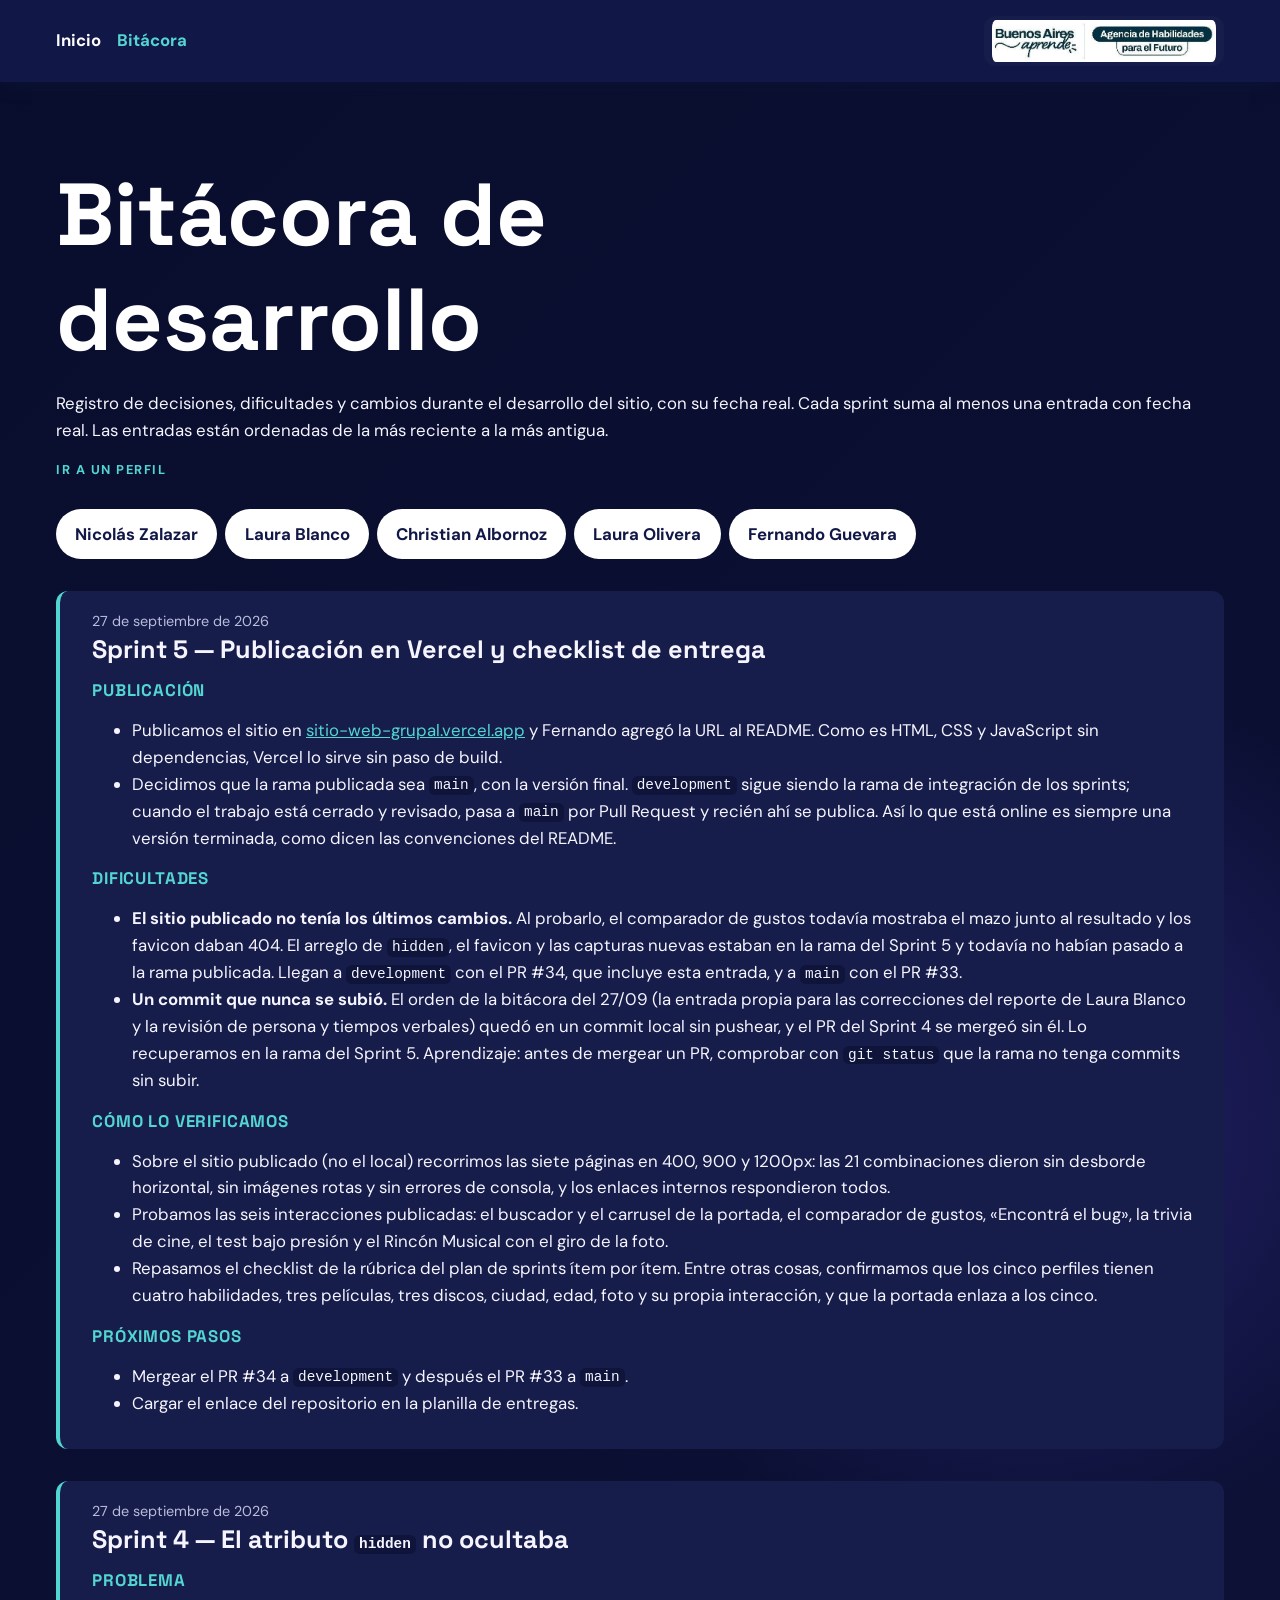
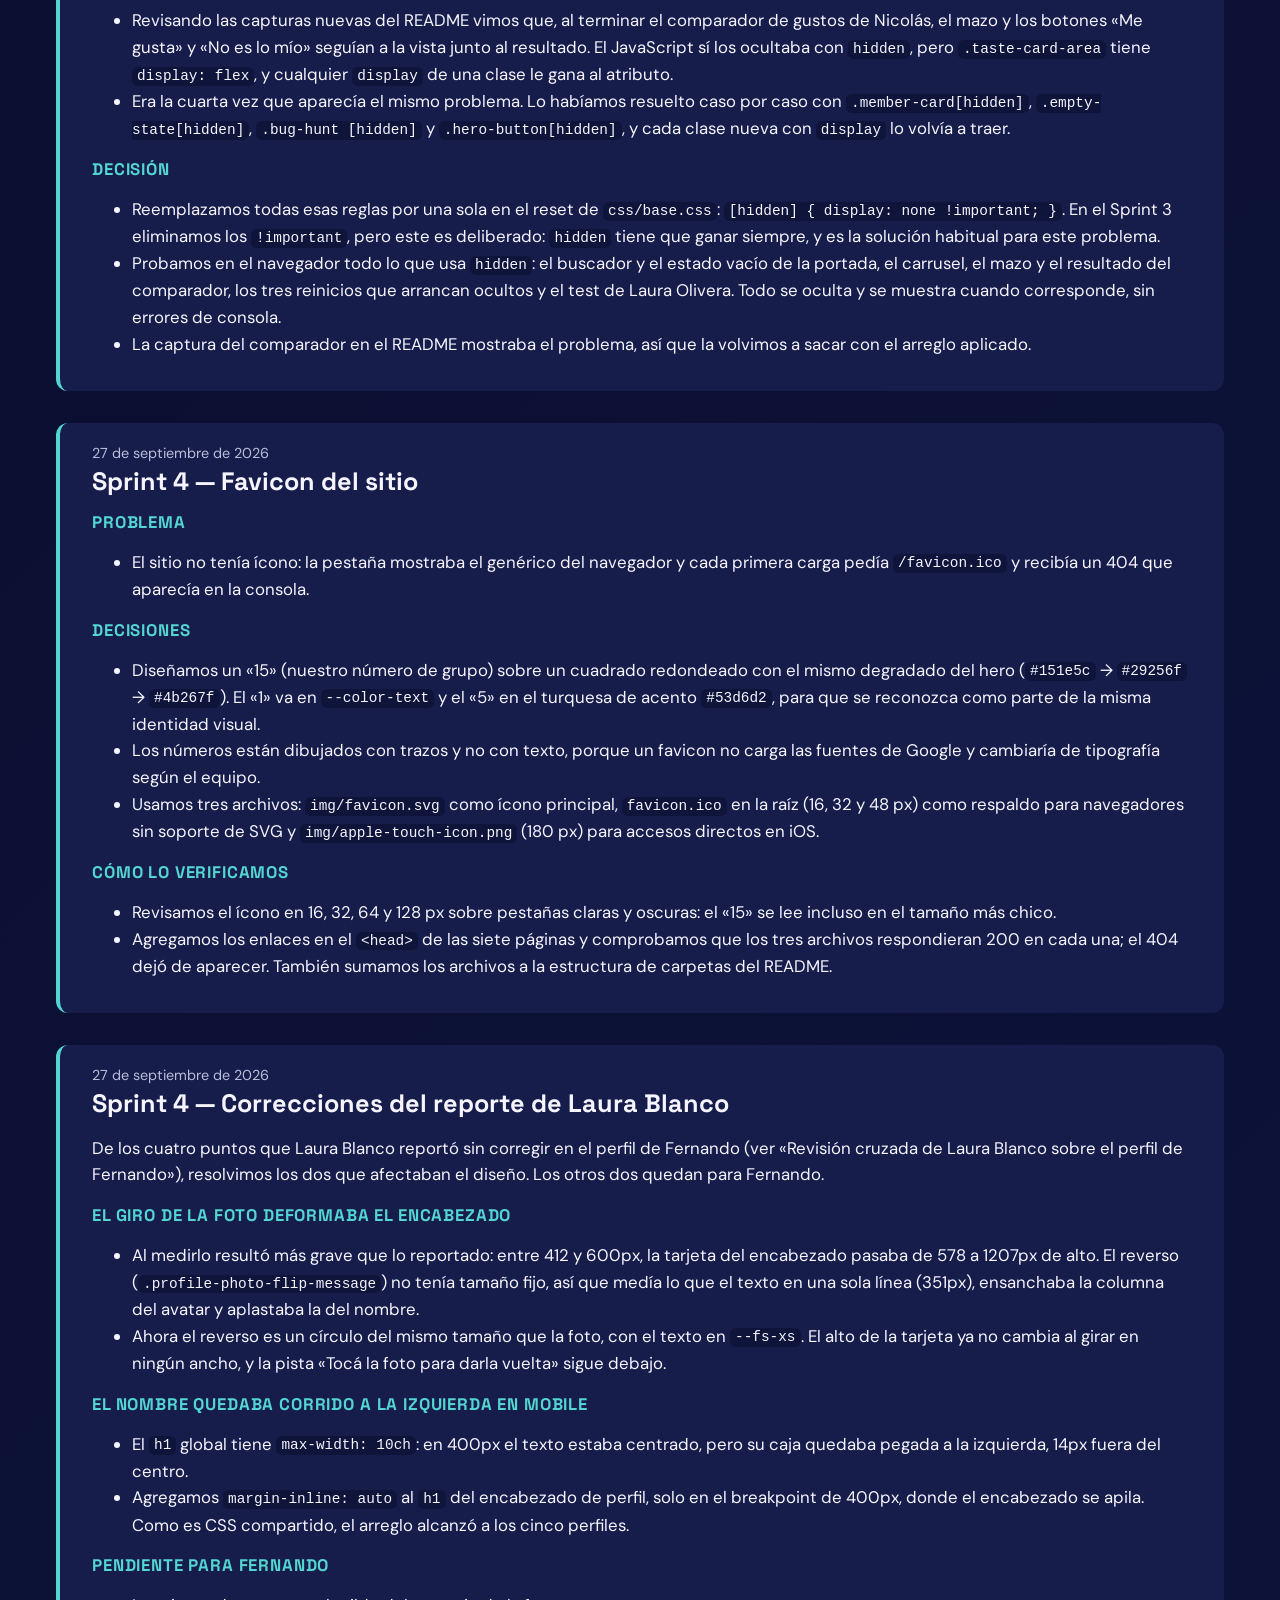
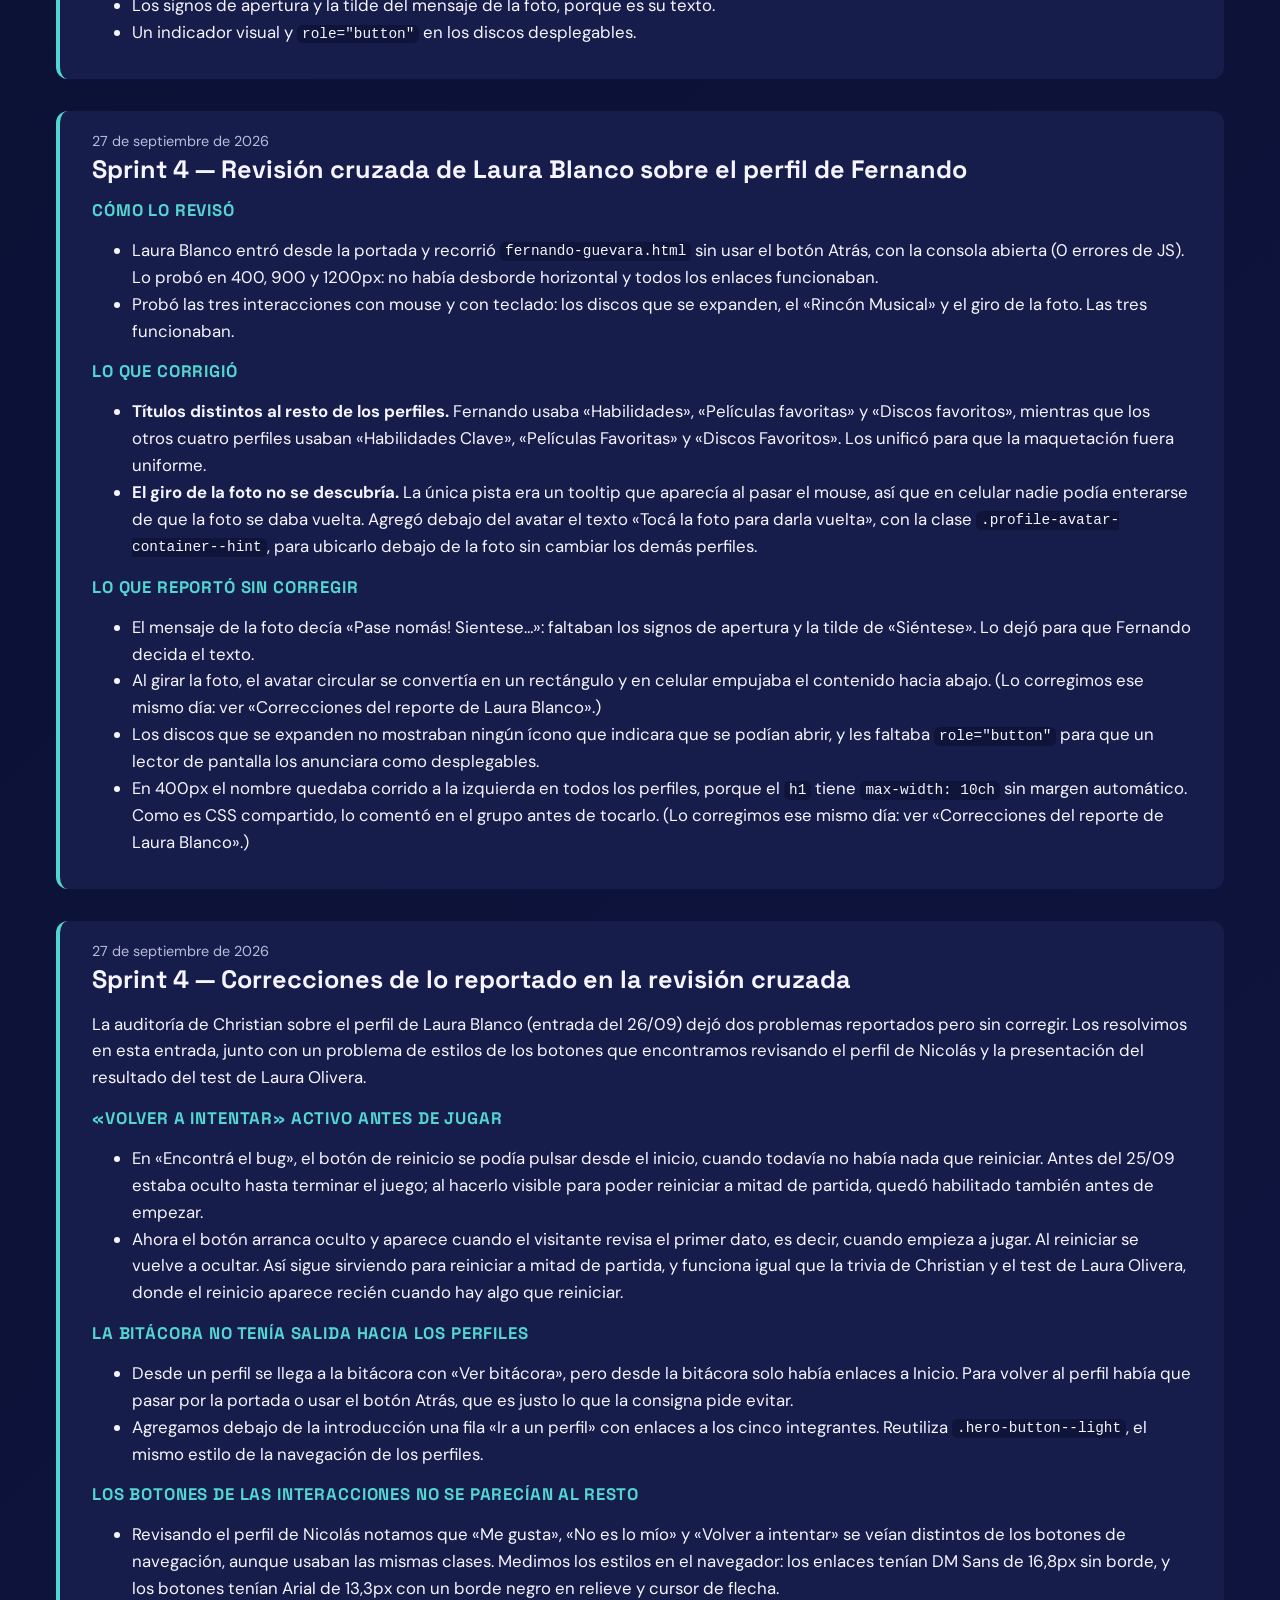
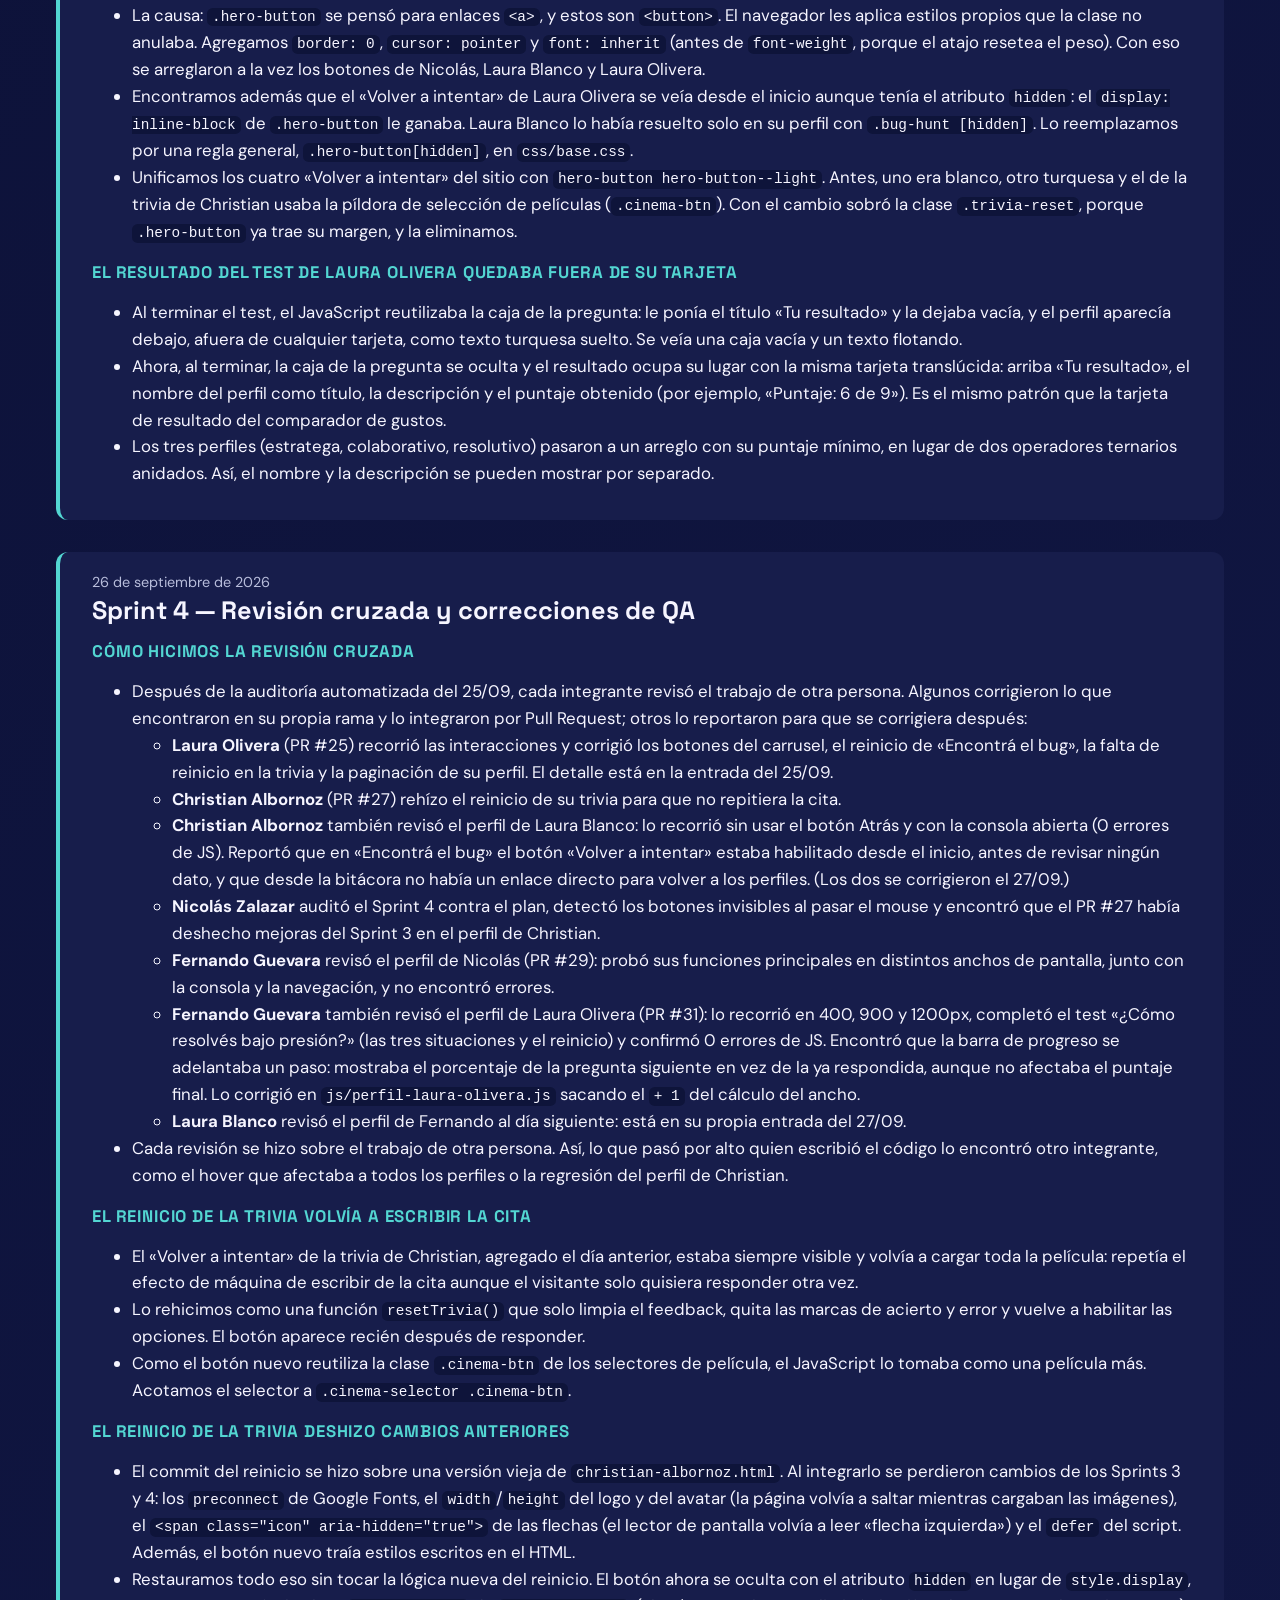
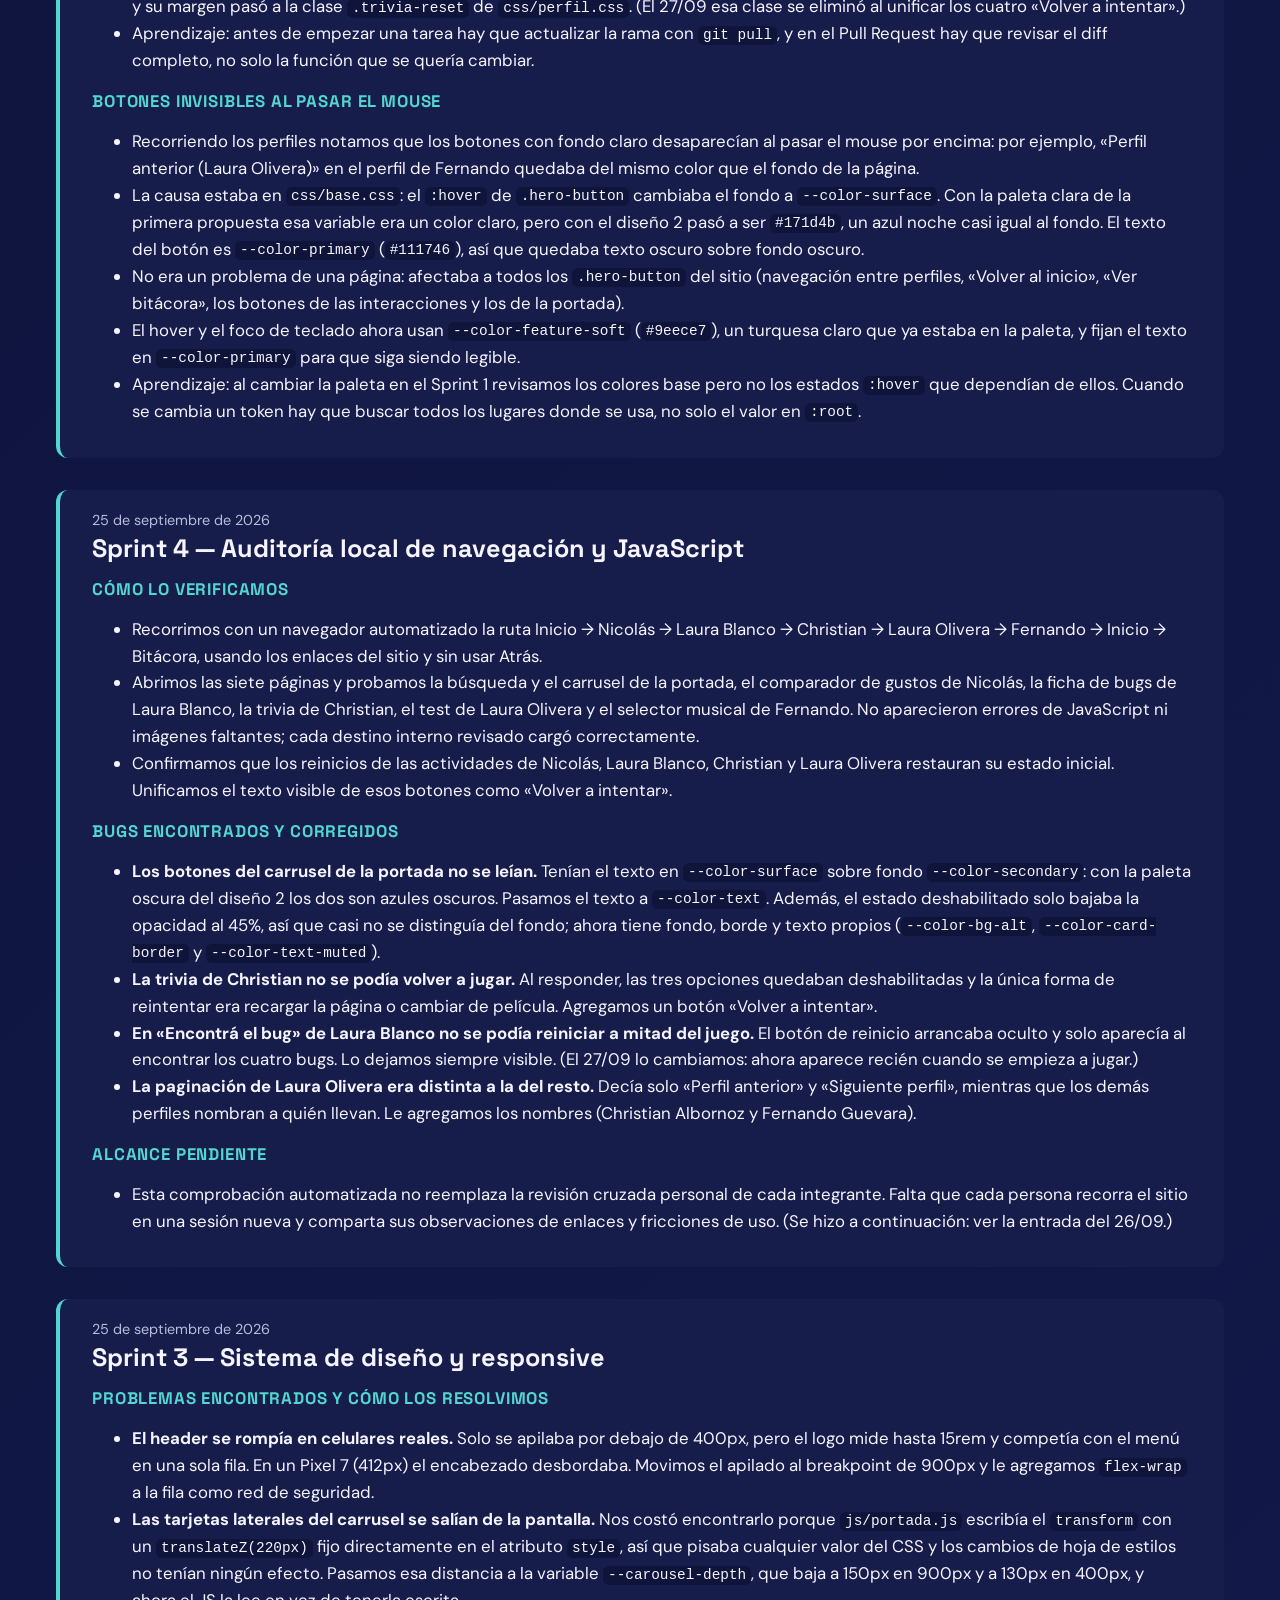
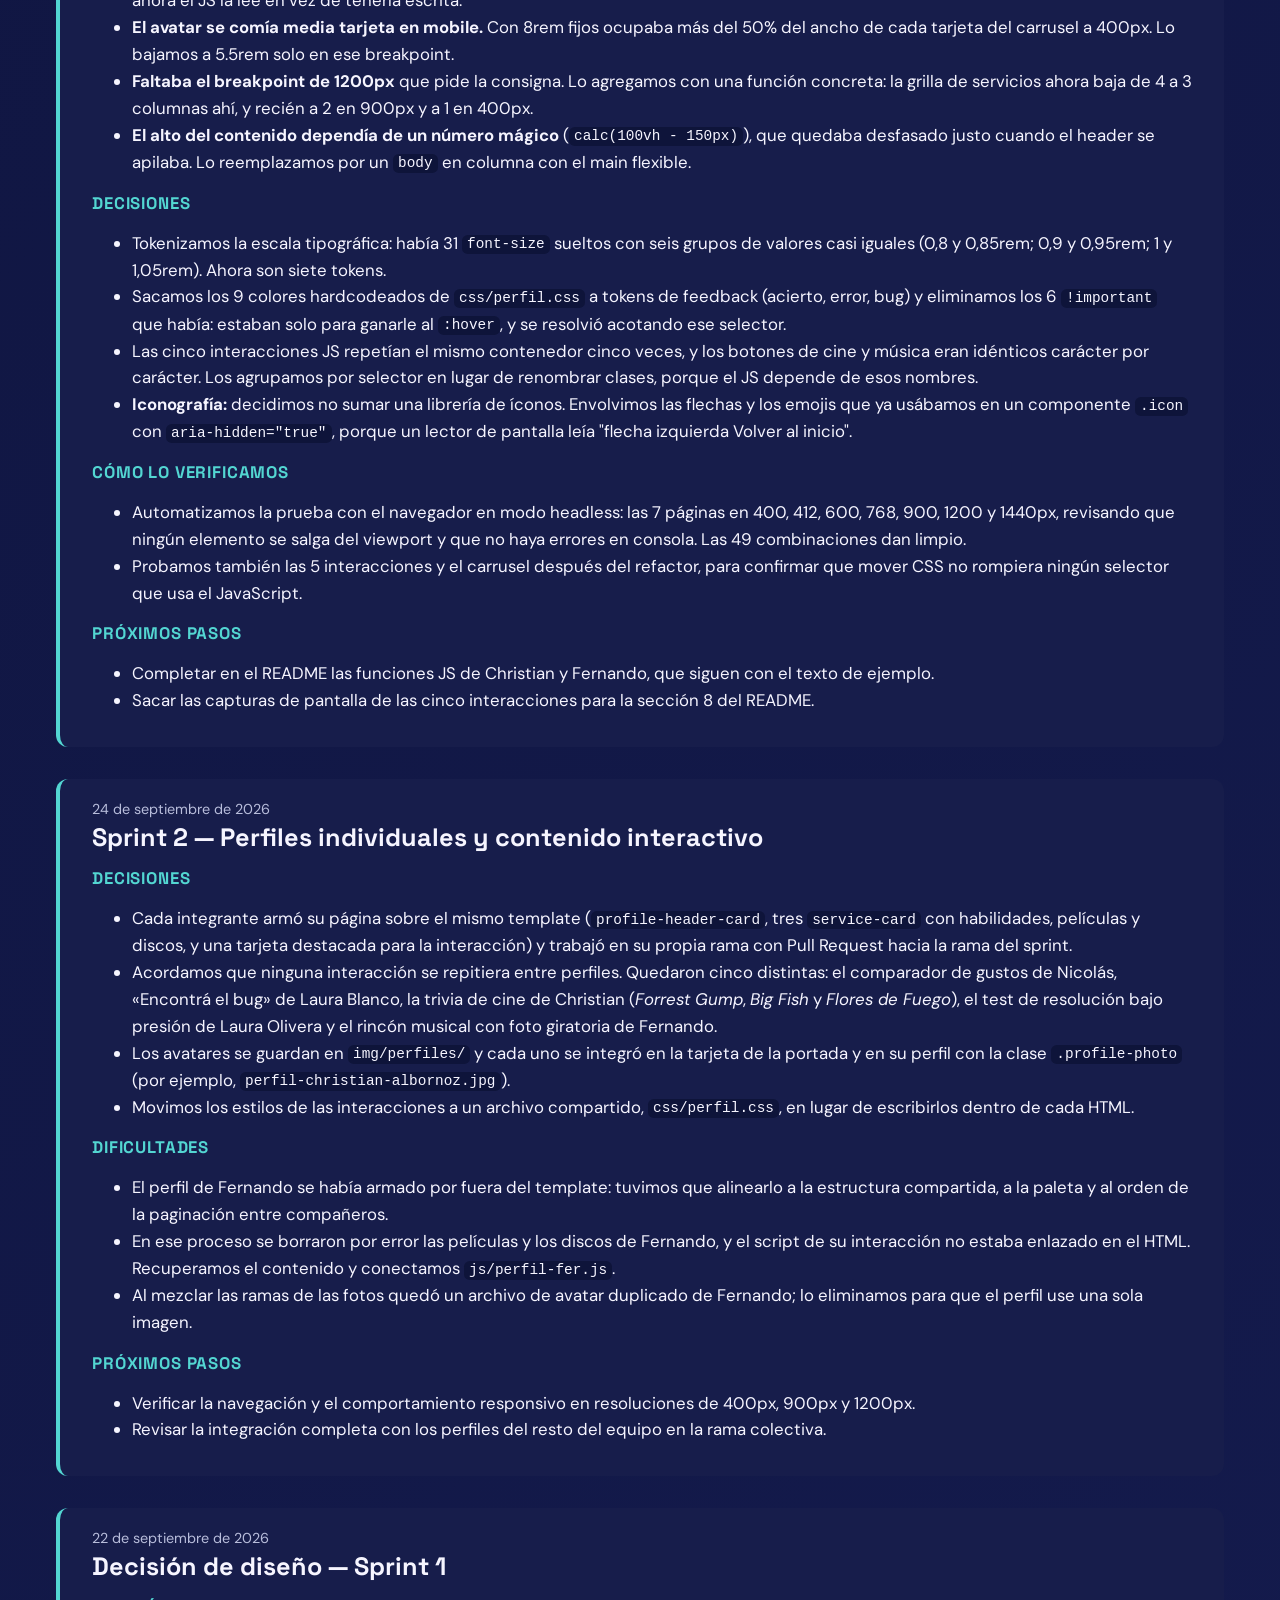
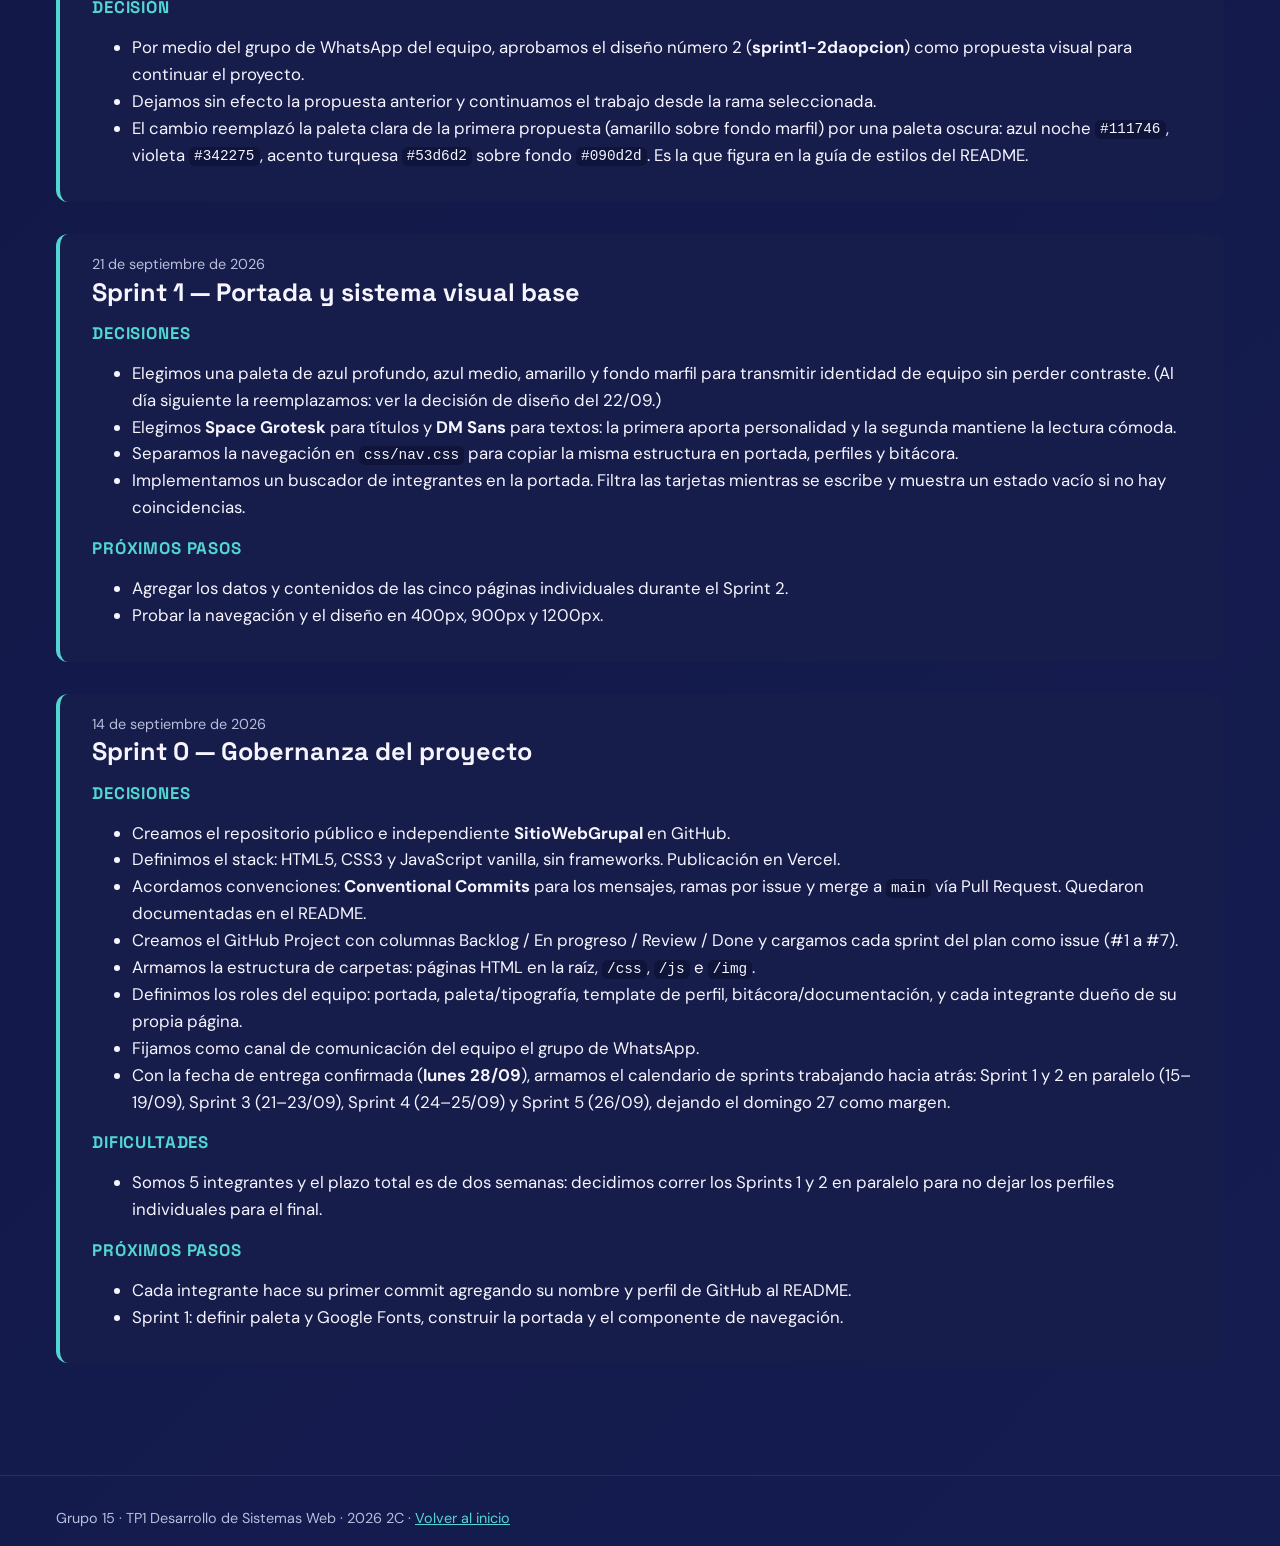
==== commit 0a8b18fb: "Merge pull request #34 from Nicoalazar/6-sprint-5-deploy-y-checklist-de-entrega-final 6 sprint 5 dep" ====
--- a/bitacora.html
+++ b/bitacora.html
@@ -5,6 +5,9 @@
   <meta charset="UTF-8">
   <meta name="viewport" content="width=device-width, initial-scale=1.0">
   <title>Bitácora de desarrollo — Grupo 15</title>
+  <link rel="icon" href="img/favicon.svg" type="image/svg+xml">
+  <link rel="icon" href="favicon.ico" sizes="48x48">
+  <link rel="apple-touch-icon" href="img/apple-touch-icon.png">
   <link rel="preconnect" href="https://fonts.googleapis.com">
   <link rel="preconnect" href="https://fonts.gstatic.com" crossorigin>
   <link
@@ -56,56 +59,248 @@
 
       <article class="bitacora-entry">
         <time datetime="2026-09-27">27 de septiembre de 2026</time>
+        <h2>Sprint 5 — Publicación en Vercel y checklist de entrega</h2>
+
+        <h3>Publicación</h3>
+        <ul>
+          <li>
+            Publicamos el sitio en <a href="https://sitio-web-grupal.vercel.app/">sitio-web-grupal.vercel.app</a>
+            y Fernando agregó la URL al README. Como es HTML, CSS y JavaScript sin dependencias, Vercel lo sirve
+            sin paso de build.
+          </li>
+          <li>
+            Decidimos que la rama publicada sea <code>main</code>, con la versión final. <code>development</code>
+            sigue siendo la rama de integración de los sprints; cuando el trabajo está cerrado y revisado, pasa a
+            <code>main</code> por Pull Request y recién ahí se publica. Así lo que está online es siempre una
+            versión terminada, como dicen las convenciones del README.
+          </li>
+        </ul>
+
+        <h3>Dificultades</h3>
+        <ul>
+          <li>
+            <strong>El sitio publicado no tenía los últimos cambios.</strong> Al probarlo, el comparador de gustos
+            todavía mostraba el mazo junto al resultado y los favicon daban 404. El arreglo de
+            <code>hidden</code>, el favicon y las capturas nuevas estaban en la rama del Sprint 5 y todavía no
+            habían pasado a la rama publicada. Llegan a <code>development</code> con el PR #34, que incluye esta
+            entrada, y a <code>main</code> con el PR #33.
+          </li>
+          <li>
+            <strong>Un commit que nunca se subió.</strong> El orden de la bitácora del 27/09 (la entrada propia
+            para las correcciones del reporte de Laura Blanco y la revisión de persona y tiempos verbales) quedó
+            en un commit local sin pushear, y el PR del Sprint 4 se mergeó sin él. Lo recuperamos en la rama del
+            Sprint 5. Aprendizaje: antes de mergear un PR, comprobar con <code>git status</code> que la rama no
+            tenga commits sin subir.
+          </li>
+        </ul>
+
+        <h3>Cómo lo verificamos</h3>
+        <ul>
+          <li>
+            Sobre el sitio publicado (no el local) recorrimos las siete páginas en 400, 900 y 1200px: las 21
+            combinaciones dieron sin desborde horizontal, sin imágenes rotas y sin errores de consola, y los
+            enlaces internos respondieron todos.
+          </li>
+          <li>
+            Probamos las seis interacciones publicadas: el buscador y el carrusel de la portada, el comparador de
+            gustos, «Encontrá el bug», la trivia de cine, el test bajo presión y el Rincón Musical con el giro de
+            la foto.
+          </li>
+          <li>
+            Repasamos el checklist de la rúbrica del plan de sprints ítem por ítem. Entre otras cosas,
+            confirmamos que los cinco perfiles tienen cuatro habilidades, tres películas, tres discos, ciudad,
+            edad, foto y su propia interacción, y que la portada enlaza a los cinco.
+          </li>
+        </ul>
+
+        <h3>Próximos pasos</h3>
+        <ul>
+          <li>Mergear el PR #34 a <code>development</code> y después el PR #33 a <code>main</code>.</li>
+          <li>Cargar el enlace del repositorio en la planilla de entregas.</li>
+        </ul>
+      </article>
+
+      <article class="bitacora-entry">
+        <time datetime="2026-09-27">27 de septiembre de 2026</time>
+        <h2>Sprint 4 — El atributo <code>hidden</code> no ocultaba</h2>
+
+        <h3>Problema</h3>
+        <ul>
+          <li>
+            Revisando las capturas nuevas del README vimos que, al terminar el comparador de gustos de Nicolás,
+            el mazo y los botones «Me gusta» y «No es lo mío» seguían a la vista junto al resultado. El
+            JavaScript sí los ocultaba con <code>hidden</code>, pero <code>.taste-card-area</code> tiene
+            <code>display: flex</code>, y cualquier <code>display</code> de una clase le gana al atributo.
+          </li>
+          <li>
+            Era la cuarta vez que aparecía el mismo problema. Lo habíamos resuelto caso por caso con
+            <code>.member-card[hidden]</code>, <code>.empty-state[hidden]</code>, <code>.bug-hunt [hidden]</code>
+            y <code>.hero-button[hidden]</code>, y cada clase nueva con <code>display</code> lo volvía a traer.
+          </li>
+        </ul>
+
+        <h3>Decisión</h3>
+        <ul>
+          <li>
+            Reemplazamos todas esas reglas por una sola en el reset de <code>css/base.css</code>:
+            <code>[hidden] { display: none !important; }</code>. En el Sprint 3 eliminamos los
+            <code>!important</code>, pero este es deliberado: <code>hidden</code> tiene que ganar siempre, y es
+            la solución habitual para este problema.
+          </li>
+          <li>
+            Probamos en el navegador todo lo que usa <code>hidden</code>: el buscador y el estado vacío de la
+            portada, el carrusel, el mazo y el resultado del comparador, los tres reinicios que arrancan
+            ocultos y el test de Laura Olivera. Todo se oculta y se muestra cuando corresponde, sin errores de
+            consola.
+          </li>
+          <li>
+            La captura del comparador en el README mostraba el problema, así que la volvimos a sacar con el
+            arreglo aplicado.
+          </li>
+        </ul>
+      </article>
+
+      <article class="bitacora-entry">
+        <time datetime="2026-09-27">27 de septiembre de 2026</time>
+        <h2>Sprint 4 — Favicon del sitio</h2>
+
+        <h3>Problema</h3>
+        <ul>
+          <li>
+            El sitio no tenía ícono: la pestaña mostraba el genérico del navegador y cada primera carga pedía
+            <code>/favicon.ico</code> y recibía un 404 que aparecía en la consola.
+          </li>
+        </ul>
+
+        <h3>Decisiones</h3>
+        <ul>
+          <li>
+            Diseñamos un «15» (nuestro número de grupo) sobre un cuadrado redondeado con el mismo degradado del
+            hero (<code>#151e5c</code> → <code>#29256f</code> → <code>#4b267f</code>). El «1» va en
+            <code>--color-text</code> y el «5» en el turquesa de acento <code>#53d6d2</code>, para que se
+            reconozca como parte de la misma identidad visual.
+          </li>
+          <li>
+            Los números están dibujados con trazos y no con texto, porque un favicon no carga las fuentes de
+            Google y cambiaría de tipografía según el equipo.
+          </li>
+          <li>
+            Usamos tres archivos: <code>img/favicon.svg</code> como ícono principal, <code>favicon.ico</code>
+            en la raíz (16, 32 y 48&nbsp;px) como respaldo para navegadores sin soporte de SVG y
+            <code>img/apple-touch-icon.png</code> (180&nbsp;px) para accesos directos en iOS.
+          </li>
+        </ul>
+
+        <h3>Cómo lo verificamos</h3>
+        <ul>
+          <li>
+            Revisamos el ícono en 16, 32, 64 y 128&nbsp;px sobre pestañas claras y oscuras: el «15» se lee
+            incluso en el tamaño más chico.
+          </li>
+          <li>
+            Agregamos los enlaces en el <code>&lt;head&gt;</code> de las siete páginas y comprobamos que los
+            tres archivos respondieran 200 en cada una; el 404 dejó de aparecer. También sumamos los archivos
+            a la estructura de carpetas del README.
+          </li>
+        </ul>
+      </article>
+
+      <article class="bitacora-entry">
+        <time datetime="2026-09-27">27 de septiembre de 2026</time>
+        <h2>Sprint 4 — Correcciones del reporte de Laura Blanco</h2>
+
+        <p>
+          De los cuatro puntos que Laura Blanco reportó sin corregir en el perfil de Fernando (ver «Revisión
+          cruzada de Laura Blanco sobre el perfil de Fernando»), resolvimos los dos que afectaban el diseño. Los otros dos quedan para Fernando.
+        </p>
+
+        <h3>El giro de la foto deformaba el encabezado</h3>
+        <ul>
+          <li>
+            Al medirlo resultó más grave que lo reportado: entre 412 y 600px, la tarjeta del encabezado pasaba de
+            578 a 1207px de alto. El reverso (<code>.profile-photo-flip-message</code>) no tenía tamaño fijo, así
+            que medía lo que el texto en una sola línea (351px), ensanchaba la columna del avatar y aplastaba la
+            del nombre.
+          </li>
+          <li>
+            Ahora el reverso es un círculo del mismo tamaño que la foto, con el texto en <code>--fs-xs</code>. El
+            alto de la tarjeta ya no cambia al girar en ningún ancho, y la pista «Tocá la foto para darla vuelta»
+            sigue debajo.
+          </li>
+        </ul>
+
+        <h3>El nombre quedaba corrido a la izquierda en mobile</h3>
+        <ul>
+          <li>
+            El <code>h1</code> global tiene <code>max-width: 10ch</code>: en 400px el texto estaba centrado, pero
+            su caja quedaba pegada a la izquierda, 14px fuera del centro.
+          </li>
+          <li>
+            Agregamos <code>margin-inline: auto</code> al <code>h1</code> del encabezado de perfil, solo en el
+            breakpoint de 400px, donde el encabezado se apila. Como es CSS compartido, el arreglo alcanzó a los
+            cinco perfiles.
+          </li>
+        </ul>
+
+        <h3>Pendiente para Fernando</h3>
+        <ul>
+          <li>Los signos de apertura y la tilde del mensaje de la foto, porque es su texto.</li>
+          <li>Un indicador visual y <code>role="button"</code> en los discos desplegables.</li>
+        </ul>
+      </article>
+
+      <article class="bitacora-entry">
+        <time datetime="2026-09-27">27 de septiembre de 2026</time>
         <h2>Sprint 4 — Revisión cruzada de Laura Blanco sobre el perfil de Fernando</h2>
 
-        <h3>Cómo lo revisé</h3>
-        <ul>
-          <li>
-            Entré desde la portada y recorrí <code>fernando-guevara.html</code> sin usar el botón Atrás, con la
-            consola abierta (0 errores de JS). Lo probé en 400, 900 y 1200px: sin desborde horizontal y con
-            todos los enlaces funcionando.
-          </li>
-          <li>
-            Probé las tres interacciones con mouse y con teclado: los discos que se expanden, el «Rincón Musical»
-            y el giro de la foto. Las tres funcionan.
-          </li>
-        </ul>
-
-        <h3>Lo que corregí</h3>
+        <h3>Cómo lo revisó</h3>
+        <ul>
+          <li>
+            Laura Blanco entró desde la portada y recorrió <code>fernando-guevara.html</code> sin usar el botón Atrás, con
+            la consola abierta (0 errores de JS). Lo probó en 400, 900 y 1200px: no había desborde horizontal y
+            todos los enlaces funcionaban.
+          </li>
+          <li>
+            Probó las tres interacciones con mouse y con teclado: los discos que se expanden, el «Rincón Musical»
+            y el giro de la foto. Las tres funcionaban.
+          </li>
+        </ul>
+
+        <h3>Lo que corrigió</h3>
         <ul>
           <li>
             <strong>Títulos distintos al resto de los perfiles.</strong> Fernando usaba «Habilidades»,
-            «Películas favoritas» y «Discos favoritos», mientras que los otros cuatro perfiles usan
-            «Habilidades Clave», «Películas Favoritas» y «Discos Favoritos». Los unifiqué para que la maquetación
-            sea uniforme.
-          </li>
-          <li>
-            <strong>El giro de la foto no se descubría.</strong> La única pista era un tooltip que aparece al
-            pasar el mouse, así que en celular nadie podía enterarse de que la foto se da vuelta. Agregué debajo
+            «Películas favoritas» y «Discos favoritos», mientras que los otros cuatro perfiles usaban
+            «Habilidades Clave», «Películas Favoritas» y «Discos Favoritos». Los unificó para que la maquetación
+            fuera uniforme.
+          </li>
+          <li>
+            <strong>El giro de la foto no se descubría.</strong> La única pista era un tooltip que aparecía al
+            pasar el mouse, así que en celular nadie podía enterarse de que la foto se daba vuelta. Agregó debajo
             del avatar el texto «Tocá la foto para darla vuelta», con la clase
-            <code>.profile-avatar-container--hint</code> para que quede debajo de la foto sin cambiar los demás
+            <code>.profile-avatar-container--hint</code>, para ubicarlo debajo de la foto sin cambiar los demás
             perfiles.
           </li>
         </ul>
 
-        <h3>Lo que reporté sin corregir</h3>
-        <ul>
-          <li>
-            El mensaje de la foto dice «Pase nomás! Sientese…»: faltan los signos de apertura y la tilde de
-            «Siéntese». Lo dejé para que Fernando decida el texto.
-          </li>
-          <li>
-            Al girar la foto, el avatar circular se convierte en un rectángulo y en celular empuja el contenido
-            hacia abajo.
-          </li>
-          <li>
-            Los discos que se expanden no muestran ningún ícono que indique que se pueden abrir, y les falta
-            <code>role="button"</code> para que un lector de pantalla los anuncie como desplegables.
-          </li>
-          <li>
-            General para todos los perfiles: en 400px el nombre queda corrido a la izquierda, porque el
-            <code>h1</code> tiene <code>max-width: 10ch</code> sin margen automático. Como es CSS compartido,
-            lo comenté en el grupo antes de tocarlo.
+        <h3>Lo que reportó sin corregir</h3>
+        <ul>
+          <li>
+            El mensaje de la foto decía «Pase nomás! Sientese…»: faltaban los signos de apertura y la tilde de
+            «Siéntese». Lo dejó para que Fernando decida el texto.
+          </li>
+          <li>
+            Al girar la foto, el avatar circular se convertía en un rectángulo y en celular empujaba el contenido
+            hacia abajo. (Lo corregimos ese mismo día: ver «Correcciones del reporte de Laura Blanco».)
+          </li>
+          <li>
+            Los discos que se expanden no mostraban ningún ícono que indicara que se podían abrir, y les faltaba
+            <code>role="button"</code> para que un lector de pantalla los anunciara como desplegables.
+          </li>
+          <li>
+            En 400px el nombre quedaba corrido a la izquierda en todos los perfiles, porque el <code>h1</code>
+            tiene <code>max-width: 10ch</code> sin margen automático. Como es CSS compartido, lo comentó en el
+            grupo antes de tocarlo. (Lo corregimos ese mismo día: ver «Correcciones del reporte de Laura Blanco».)
           </li>
         </ul>
       </article>
@@ -116,8 +311,9 @@
 
         <p>
           La auditoría de Christian sobre el perfil de Laura Blanco (entrada del 26/09) dejó dos problemas
-          reportados pero sin corregir. Los resolvimos acá, junto con un problema de estilos de los botones
-          que encontramos revisando el perfil de Nicolás y la presentación del resultado del test de Laura Olivera.
+          reportados pero sin corregir. Los resolvimos en esta entrada, junto con un problema de estilos de los
+          botones que encontramos revisando el perfil de Nicolás y la presentación del resultado del test de Laura
+          Olivera.
         </p>
 
         <h3>«Volver a intentar» activo antes de jugar</h3>
@@ -196,29 +392,6 @@
             separado.
           </li>
         </ul>
-
-        <h3>Lo que Laura Blanco reportó en el perfil de Fernando</h3>
-        <ul>
-          <li>
-            <strong>El giro de la foto deformaba el encabezado.</strong> Al medirlo resultó más grave que lo
-            reportado: entre 412 y 600px, la tarjeta del encabezado pasaba de 578 a 1207px de alto. El reverso
-            (<code>.profile-photo-flip-message</code>) no tenía tamaño fijo, así que medía lo que el texto en una
-            sola línea (351px), ensanchaba la columna del avatar y aplastaba la del nombre. Ahora el reverso es
-            un círculo del mismo tamaño que la foto, con el texto en <code>--fs-xs</code>. El alto de la tarjeta
-            ya no cambia al girar en ningún ancho.
-          </li>
-          <li>
-            <strong>El nombre quedaba corrido a la izquierda en mobile.</strong> El <code>h1</code> global tiene
-            <code>max-width: 10ch</code>: en 400px el texto estaba centrado, pero su caja quedaba pegada a la
-            izquierda, 14px fuera del centro. Agregamos <code>margin-inline: auto</code> al <code>h1</code> del
-            encabezado de perfil, solo en el breakpoint de 400px, donde el encabezado se apila. Corrige los cinco
-            perfiles.
-          </li>
-          <li>
-            Quedan para Fernando los otros dos puntos del reporte: los signos y la tilde del mensaje de la foto
-            (es su texto) y el indicador y <code>role="button"</code> de los discos desplegables.
-          </li>
-        </ul>
       </article>
 
       <article class="bitacora-entry">
@@ -228,8 +401,9 @@
         <h3>Cómo hicimos la revisión cruzada</h3>
         <ul>
           <li>
-            Después de la auditoría automatizada del 25/09, cada integrante que revisó el sitio corrigió lo que
-            encontró en su propia rama y lo integró por Pull Request:
+            Después de la auditoría automatizada del 25/09, cada integrante revisó el trabajo de otra persona.
+            Algunos corrigieron lo que encontraron en su propia rama y lo integraron por Pull Request; otros lo
+            reportaron para que se corrigiera después:
             <ul>
               <li>
                 <strong>Laura Olivera</strong> (PR #25) recorrió las interacciones y corrigió los botones del
@@ -241,7 +415,10 @@
                 la cita.
               </li>
               <li>
-                <strong>Christian Albornoz — Auditoría sobre Laura Blanco:</strong> navegó <code>laura-blanco.html</code> sin usar el botón Atrás y con consola abierta (0 errores de JS). Reportó que en «Encontrá el bug», el botón «Volver a intentar» se encuentra habilitado para hacer clic desde el inicio antes de interactuar con las opciones, y señaló la fricción de navegación al acceder a la bitácora sin un enlace directo de retorno.
+                <strong>Christian Albornoz</strong> también revisó el perfil de Laura Blanco: lo recorrió sin usar
+                el botón Atrás y con la consola abierta (0 errores de JS). Reportó que en «Encontrá el bug» el botón
+                «Volver a intentar» estaba habilitado desde el inicio, antes de revisar ningún dato, y que desde la
+                bitácora no había un enlace directo para volver a los perfiles. (Los dos se corrigieron el 27/09.)
               </li>
               <li>
                 <strong>Nicolás Zalazar</strong> auditó el Sprint 4 contra el plan, detectó los botones invisibles
@@ -249,17 +426,22 @@
                 Christian.
               </li>
               <li>
-                <strong>Fernando Guevara</strong> revisó el perfil de Nicolás y aprobó su funcionalidad, consola, diseño responsivo y navegación.
-                El perfil fue probado en las funcionalidades principales y en distintos tamaños de pantalla. No se encontraron errores durante las pruebas realizadas, por lo que se considera que cumple con los requisitos revisados y queda aprobado.
+                <strong>Fernando Guevara</strong> revisó el perfil de Nicolás (PR #29): probó sus funciones principales
+                en distintos anchos de pantalla, junto con la consola y la navegación, y no encontró errores.
               </li>
               <li>
-              <strong>Fernando Guevara — Auditoría sobre Laura Olivera:</strong> recorrió <code>laura-olivera.html</code>
-              en 400, 900 y 1200px, probó el test «¿Cómo resolvés bajo presión?» completo (las tres situaciones y el
-              reinicio) y confirmó 0 errores de JS. Encontró que la barra de progreso se adelantaba un paso: mostraba
-              el porcentaje de la pregunta siguiente en vez de la ya respondida (no afectaba el puntaje final). Se
-              corrigió en <code>js/perfil-laura-olivera.js</code> sacando el <code>+ 1</code> del cálculo del ancho.
-            </li>
-          </ul>
+                <strong>Fernando Guevara</strong> también revisó el perfil de Laura Olivera (PR #31): lo recorrió en
+                400, 900 y 1200px, completó el test «¿Cómo resolvés bajo presión?» (las tres situaciones y el
+                reinicio) y confirmó 0 errores de JS. Encontró que la barra de progreso se adelantaba un paso:
+                mostraba el porcentaje de la pregunta siguiente en vez de la ya respondida, aunque no afectaba el
+                puntaje final. Lo corrigió en <code>js/perfil-laura-olivera.js</code> sacando el <code>+ 1</code>
+                del cálculo del ancho.
+              </li>
+              <li>
+                <strong>Laura Blanco</strong> revisó el perfil de Fernando al día siguiente: está en su propia entrada
+                del 27/09.
+              </li>
+            </ul>
           </li>
           <li>
             Cada revisión se hizo sobre el trabajo de otra persona. Así, lo que pasó por alto quien escribió el
@@ -299,8 +481,9 @@
           </li>
           <li>
             Restauramos todo eso sin tocar la lógica nueva del reinicio. El botón ahora se oculta con el
-            atributo <code>hidden</code> en lugar de <code>style.display</code>, y su margen vive en la clase
-            <code>.trivia-reset</code> de <code>css/perfil.css</code>.
+            atributo <code>hidden</code> en lugar de <code>style.display</code>, y su margen pasó a la clase
+            <code>.trivia-reset</code> de <code>css/perfil.css</code>. (El 27/09 esa clase se eliminó
+            al unificar los cuatro «Volver a intentar».)
           </li>
           <li>
             Aprendizaje: antes de empezar una tarea hay que actualizar la rama con <code>git pull</code>, y en
@@ -327,10 +510,6 @@
             (navegación entre perfiles, «Volver al inicio», «Ver bitácora», los botones de las interacciones
             y los de la portada).
           </li>
-        </ul>
-
-        <h3>Cómo resolvimos los botones invisibles</h3>
-        <ul>
           <li>
             El hover y el foco de teclado ahora usan <code>--color-feature-soft</code> (<code>#9eece7</code>),
             un turquesa claro que ya estaba en la paleta, y fijan el texto en <code>--color-primary</code>
@@ -343,7 +522,7 @@
           </li>
         </ul>
       </article>
-      
+
       <article class="bitacora-entry">
         <time datetime="2026-09-25">25 de septiembre de 2026</time>
         <h2>Sprint 4 — Auditoría local de navegación y JavaScript</h2>
@@ -385,7 +564,8 @@
           <li>
             <strong>En «Encontrá el bug» de Laura Blanco no se podía reiniciar a mitad del juego.</strong>
             El botón de reinicio arrancaba oculto y solo aparecía al encontrar los cuatro bugs. Lo dejamos
-            siempre visible.
+            siempre visible. (El 27/09 lo cambiamos: ahora aparece recién cuando se
+            empieza a jugar.)
           </li>
           <li>
             <strong>La paginación de Laura Olivera era distinta a la del resto.</strong> Decía solo «Perfil
--- a/css/base.css
+++ b/css/base.css
@@ -120,6 +120,13 @@
   box-sizing: border-box;
 }
 
+/* Cualquier display de una clase le gana al atributo hidden del navegador:
+   pasó con .hero-button, .member-card, .bug-hunt y .taste-card-area. El
+   !important es deliberado: hidden tiene que ganar siempre. */
+[hidden] {
+  display: none !important;
+}
+
 /* body en columna + .site-main flexible: mantiene el footer abajo sin depender
    de un alto fijo de header/footer, que cambia cuando el header se apila. */
 body {
@@ -285,12 +292,6 @@
   margin-top: var(--space-md);
   padding: var(--pad-control);
   text-decoration: none;
-}
-
-/* display: inline-block le gana al atributo hidden: sin esto los reinicios
-   que arrancan ocultos se ven desde el principio */
-.hero-button[hidden] {
-  display: none;
 }
 
 .hero-button--light {
@@ -672,10 +673,6 @@
   display: block;
 }
 
-.member-card[hidden] {
-  display: none;
-}
-
 .carousel-controls {
   align-items: center;
   display: flex;
@@ -728,11 +725,6 @@
   margin-top: auto;
 }
 
-.member-card[hidden],
-.empty-state[hidden] {
-  display: none;
-}
-
 .empty-state {
   color: var(--color-text-muted);
   margin-top: var(--space-lg);
